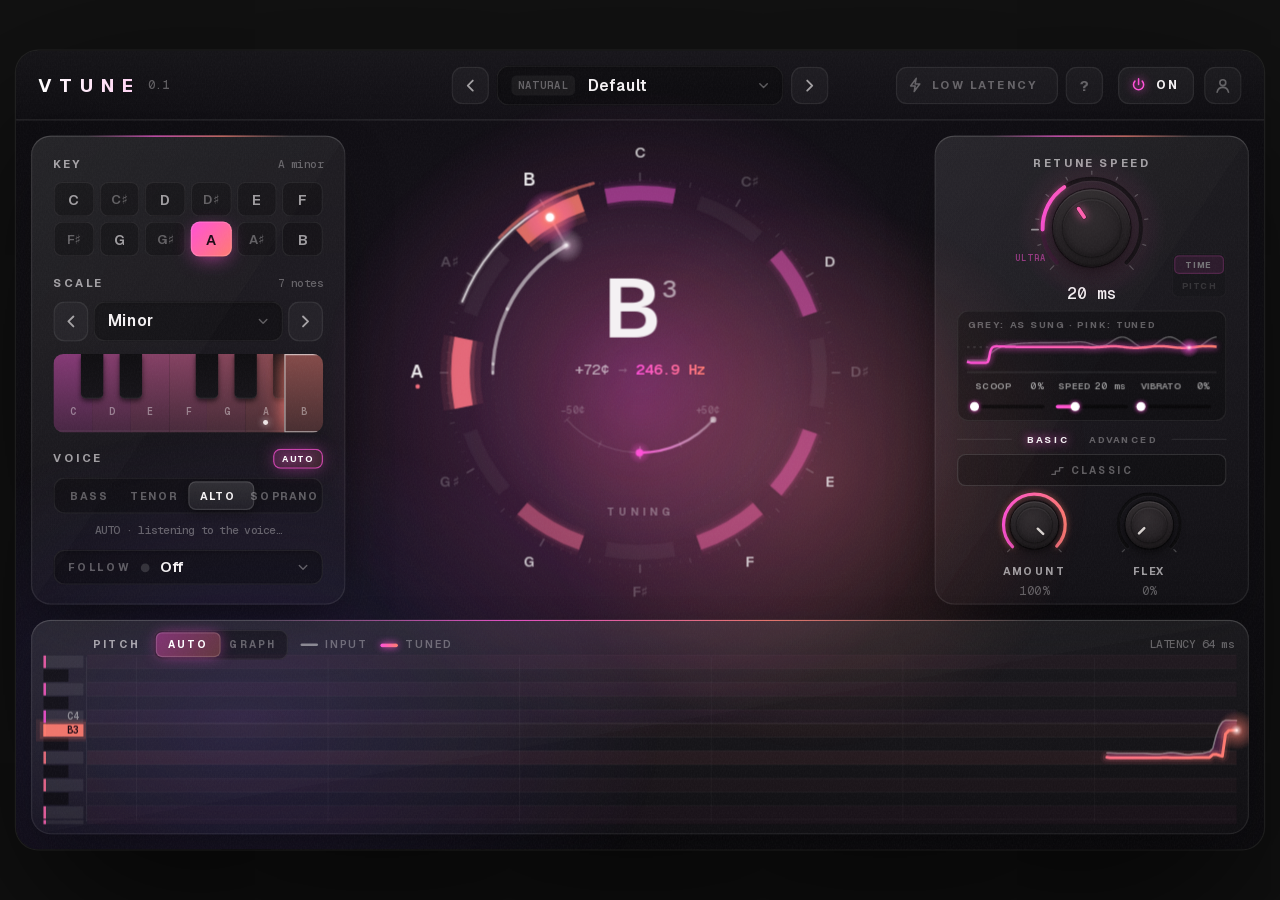
==== embed/tune.html @ 677aca1c "Sito VSTREAM: acquisto con Stripe, termini, pagina dopo il pagamento - VSTREAM in primo piano (VTUNE" ====
<!doctype html>
<html lang="en">
<head>
<meta charset="utf-8" />
<meta name="viewport" content="width=device-width, initial-scale=1" />
<title>VTUNE</title>
<meta name="color-scheme" content="dark" />
<style>html, body { background: #09080c; }</style>
<style>
@font-face { font-family: "Geist"; font-style: normal; font-weight: 300 700; src: url("[data-uri]") format("woff2"); }
@font-face { font-family: "Geist Mono"; font-style: normal; font-weight: 400 600; src: url("[data-uri]") format("woff2"); }
/* =====================================================================================
   VTUNE — the zazzi plugins look, one module on its own.
   The halo is the instrument: twelve notes on a ring, the voice orbiting inside it, the tuned
   pitch a bead on the ring. Light under glass around it; FORGE's matte knobs.
   ===================================================================================== */
:root {
  --text: #f4f1f3;
  --text-dim: rgba(244, 241, 243, 0.62);
  --text-faint: rgba(244, 241, 243, 0.34);
  --line: rgba(255, 255, 255, 0.07);
  --line-strong: rgba(255, 255, 255, 0.13);
  --font-ui: "Geist", system-ui, -apple-system, sans-serif;
  --font-mono: "Geist Mono", ui-monospace, "SF Mono", Menlo, monospace;
  --brand-y: #ffe27a;
  --brand-p: #f7a3a0;
  --brand-v: #8b5cf6;
  --a: #ff4fd8;
  --b: #ff7a6e;
  --v: #7b5cff;
  --ease: cubic-bezier(0.2, 0.8, 0.2, 1);
  --spring: cubic-bezier(0.34, 1.4, 0.5, 1);
  --act: 0.2;
  --grain: url("data:image/svg+xml;utf8,<svg xmlns='http://www.w3.org/2000/svg' width='180' height='180'><filter id='n'><feTurbulence type='fractalNoise' baseFrequency='0.85' numOctaves='2' stitchTiles='stitch'/><feColorMatrix values='0 0 0 0 1  0 0 0 0 1  0 0 0 0 1  0 0 0 0.05 0'/></filter><rect width='100%' height='100%' filter='url(%23n)'/></svg>");
  color-scheme: dark;
}
* { box-sizing: border-box; }
/* a plugin, not a web page: dragging a knob or a note never selects text or drags pictures
   (WebKit, the Mac's WebView, still wants the -webkit- prefix); typing fields stay selectable */
*, *::before, *::after { -webkit-user-select: none; user-select: none; -webkit-user-drag: none; -webkit-touch-callout: none; }
input, textarea, [contenteditable="true"] { -webkit-user-select: text; user-select: text; }
::selection { background: transparent; }
input::selection, textarea::selection { background: rgba(255, 79, 216, 0.35); }
html, body { margin: 0; height: 100%; background: #050407; }
body {
  display: grid;
  place-items: center;
  overflow: hidden;
  font-family: var(--font-ui);
  color: var(--text);
  -webkit-font-smoothing: antialiased;
  user-select: none;
}
button { font: inherit; color: inherit; background: none; border: 0; padding: 0; cursor: pointer; }
:focus-visible { outline: 2px solid rgba(255, 255, 255, 0.35); outline-offset: 2px; }
.ic { width: 16px; height: 16px; fill: none; stroke: currentColor; stroke-width: 1.5; stroke-linecap: round; stroke-linejoin: round; }
canvas { display: block; }

.stage { position: absolute; left: 50%; top: 50%; width: 1000px; height: 640px; margin: -320px 0 0 -500px; transform-origin: center; }
body.in-plugin { background: #09080c; }
body.in-plugin .plugin { border-radius: 0; box-shadow: none; }

/* ------------------------------------------------------------------ shell */
.plugin {
  position: relative;
  width: 1000px;
  height: 640px;
  border-radius: 18px;
  overflow: hidden;
  isolation: isolate;
  background: radial-gradient(110% 90% at 50% 38%, #15111a 0%, #0b0a0e 55%, #08070a 100%);
  box-shadow: 0 0 0 1px rgba(255, 255, 255, 0.07), 0 60px 160px rgba(0, 0, 0, 0.75);
  display: grid;
  grid-template-rows: 56px 376px 172px;
  row-gap: 12px;
  padding: 0 12px 12px;
  transition: filter 0.5s;
}
/* the graph editor takes the whole plugin. The layout changes once (the canvas is sized once) and
   the panel rises over the main row with a transform: animating the grid rows resized the canvas
   on every frame, which a DAW's WebView shows as a stutter */
.plugin.settled .river { animation: none; } /* the intro is over: closing the graph does not replay it */
.plugin.expanded .river { position: absolute; left: 12px; right: 12px; top: 68px; bottom: 12px; z-index: 6; animation: riverUp 0.55s var(--ease) both; }
.plugin.expanded.closing .river { animation: riverDown 0.42s cubic-bezier(0.5, 0, 0.75, 0) both; }
@keyframes riverUp { from { transform: translateY(388px); } }
@keyframes riverDown { to { transform: translateY(388px); } }
.main { transition: opacity 0.35s, transform 0.5s var(--ease); }
.plugin.expanded .main { opacity: 0; transform: translateY(-10px) scale(0.985); pointer-events: none; }
.plugin.expanded.closing .main { opacity: 1; transform: none; }
.plugin[data-bypass="true"] { filter: saturate(0.2) brightness(0.86); }

/* the aura: three slow lights behind the glass, brighter while the voice is being corrected */
.aura { position: absolute; inset: 0; z-index: -1; pointer-events: none; overflow: hidden; }
.orb { position: absolute; border-radius: 50%; mix-blend-mode: screen; will-change: transform; }
.o1 {
  width: 520px; height: 520px; left: 240px; top: 30px;
  background: radial-gradient(closest-side, rgba(255, 79, 216, 0.34), transparent);
  opacity: calc(0.25 + var(--act) * 0.75);
  animation: drift1 19s ease-in-out infinite alternate;
}
.o2 {
  width: 440px; height: 440px; left: 420px; top: 120px;
  background: radial-gradient(closest-side, rgba(255, 122, 110, 0.28), transparent);
  opacity: calc(0.2 + var(--act) * 0.8);
  animation: drift2 23s ease-in-out infinite alternate;
}
.o3 {
  width: 680px; height: 480px; left: -160px; top: 300px;
  background: radial-gradient(closest-side, rgba(123, 92, 255, 0.2), transparent);
  opacity: 0.8;
  animation: drift3 29s ease-in-out infinite alternate;
}
@keyframes drift1 { to { transform: translate(-70px, 40px) scale(1.12); } }
@keyframes drift2 { to { transform: translate(60px, -50px) scale(0.9); } }
@keyframes drift3 { to { transform: translate(180px, -60px) scale(1.1); } }
.grain { position: absolute; inset: 0; background: var(--grain); pointer-events: none; z-index: 40; opacity: 0.9; }

.glass {
  position: relative;
  border-radius: 16px;
  /* no backdrop-filter: what lies behind is already soft light, and blurring it again every frame
     (the lights drift) is the most expensive thing a WebView can be asked to do */
  background: linear-gradient(180deg, rgba(255, 255, 255, 0.06), rgba(255, 255, 255, 0.02));
  box-shadow:
    inset 0 0 0 1px rgba(255, 255, 255, 0.075),
    inset 0 1px 0 rgba(255, 255, 255, 0.1),
    0 20px 44px -14px rgba(0, 0, 0, 0.65);
}
.glass::before {
  content: "";
  position: absolute;
  inset: 0;
  border-radius: inherit;
  pointer-events: none;
  background: linear-gradient(to bottom right, rgba(255, 255, 255, 0.045) 0%, rgba(255, 255, 255, 0.01) 50%, rgba(255, 255, 255, 0) 50.1%);
}
.glass::after {
  content: "";
  position: absolute;
  top: 0;
  left: 18%;
  right: 18%;
  height: 1px;
  background: linear-gradient(90deg, transparent, var(--a), var(--b), transparent);
  opacity: calc(0.35 + var(--act) * 0.65);
  transition: opacity 0.25s linear;
  pointer-events: none;
}

/* boot: the pieces rise into place, the halo opens */
@keyframes rise { from { opacity: 0; transform: translateY(12px); } }
@keyframes open { from { opacity: 0; transform: scale(0.92); filter: blur(6px); } }
.top { animation: rise 0.8s var(--ease) both; }
.left { animation: rise 0.8s 0.12s var(--ease) both; }
.right { animation: rise 0.8s 0.2s var(--ease) both; }
.river { animation: rise 0.8s 0.3s var(--ease) both; }
.halo { animation: open 1.1s 0.05s var(--ease) both; }

/* ------------------------------------------------------------------ top bar */
.top {
  position: relative;
  display: flex;
  align-items: center;
  justify-content: space-between;
  margin: 0 -12px;
  padding: 0 18px;
  border-bottom: 1px solid var(--line);
  background: linear-gradient(180deg, rgba(255, 255, 255, 0.035), rgba(255, 255, 255, 0.006));
}
.brand { display: flex; align-items: center; gap: 10px; }
.bars { display: inline-flex; align-items: center; gap: 2.5px; height: 18px; }
.bars i { display: block; width: 3.5px; border-radius: 4px; background: linear-gradient(var(--brand-y), var(--brand-p), var(--brand-v)); transform: scaleY(var(--lv, 0.55)); will-change: transform; }
.bars i:nth-child(1), .bars i:nth-child(5) { height: 7px; }
.bars i:nth-child(2), .bars i:nth-child(4) { height: 12px; }
.bars i:nth-child(3) { height: 18px; }
.wordmark { font-weight: 600; font-size: 17px; letter-spacing: -0.03em; margin-left: 2px; }
.brand .sep { width: 1px; height: 16px; background: var(--line-strong); }
.product {
  font-weight: 700;
  font-size: 15px;
  letter-spacing: 0.38em;
  background: linear-gradient(90deg, #fff 0%, #ffd1f3 40%, var(--a) 60%, var(--b) 80%, #fff 100%);
  background-size: 250% 100%;
  -webkit-background-clip: text;
  background-clip: text;
  color: transparent;
  animation: sheen 7s ease-in-out infinite;
}
@keyframes sheen { 0%, 100% { background-position: 0% 0; } 50% { background-position: 100% 0; } }
.ver { font: 500 9.5px var(--font-mono); color: var(--text-faint); margin-left: -4px; }

.preset { position: absolute; left: 50%; transform: translateX(-50%); display: flex; align-items: center; gap: 6px; }
.ib {
  display: grid;
  place-items: center;
  width: 30px;
  height: 30px;
  border-radius: 9px;
  color: var(--text-dim);
  background: rgba(255, 255, 255, 0.03);
  box-shadow: inset 0 0 0 1px var(--line);
  transition: background 0.15s, color 0.15s, transform 0.15s var(--spring);
}
.ib:hover { background: rgba(255, 255, 255, 0.07); color: var(--text); }
.ib:active { transform: scale(0.92); }
.ib:disabled { opacity: 0.35; cursor: default; background: rgba(255, 255, 255, 0.03); transform: none; }
.pname {
  display: flex;
  align-items: center;
  gap: 10px;
  width: 230px;
  height: 32px;
  padding: 0 10px 0 12px;
  border-radius: 10px;
  background: rgba(0, 0, 0, 0.35);
  box-shadow: inset 0 0 0 1px var(--line), inset 0 1px 3px rgba(0, 0, 0, 0.4);
  text-align: left;
  transition: box-shadow 0.2s;
}
.pname:hover { box-shadow: inset 0 0 0 1px var(--line-strong), inset 0 1px 3px rgba(0, 0, 0, 0.4); }
.pcat { font: 600 8.5px var(--font-mono); letter-spacing: 0.1em; color: var(--text-faint); padding: 2px 5px; border-radius: 4px; background: rgba(255, 255, 255, 0.05); }
.ptitle { flex: 1; font-weight: 600; font-size: 12.5px; white-space: nowrap; overflow: hidden; text-overflow: ellipsis; }
.ptitle.swap { animation: swapIn 0.35s var(--ease); }
@keyframes swapIn { from { opacity: 0; transform: translateY(6px); } }
.pdirty { color: var(--a); font-size: 15px; line-height: 1; opacity: 0; transition: opacity 0.2s; }
.pdirty.on { opacity: 1; }
.pname .ic { width: 12px; height: 12px; color: var(--text-faint); }

.top-r { display: flex; align-items: center; gap: 6px; }
.lowlat {
  display: flex;
  align-items: center;
  gap: 7px;
  height: 30px;
  margin-left: 4px;
  padding: 0 11px 0 9px;
  border-radius: 9px;
  font-weight: 700;
  font-size: 9px;
  letter-spacing: 0.16em;
  color: var(--text-faint);
  background: rgba(255, 255, 255, 0.03);
  box-shadow: inset 0 0 0 1px var(--line);
  transition: color 0.2s, box-shadow 0.3s, background 0.3s;
}
.lowlat .ic { width: 13px; height: 13px; }
.lowlat b { font: 500 9px var(--font-mono); letter-spacing: 0; color: var(--text-faint); }
.lowlat:hover { color: var(--text); }
.lowlat.on { color: #fff; background: linear-gradient(135deg, rgba(63, 224, 138, 0.16), rgba(63, 220, 242, 0.08)); box-shadow: inset 0 0 0 1px rgba(63, 224, 138, 0.6), 0 0 14px -3px rgba(63, 224, 138, 0.6); }
.lowlat.on .ic { color: #3fe08a; filter: drop-shadow(0 0 4px #3fe08a); }
.lowlat.on b { color: #9ff0c4; }
.tips { width: 30px; height: 30px; display: grid; place-items: center; border-radius: 9px; font-weight: 800; font-size: 12px; color: var(--text-faint); background: rgba(255, 255, 255, 0.03); box-shadow: inset 0 0 0 1px var(--line); transition: color 0.2s, box-shadow 0.3s, background 0.3s; }
.tips:hover { color: var(--text); }
.tips.on { color: #fff; background: linear-gradient(135deg, rgba(255, 79, 216, 0.18), rgba(255, 122, 92, 0.08)); box-shadow: inset 0 0 0 1px rgba(255, 79, 216, 0.6), 0 0 14px -3px rgba(255, 79, 216, 0.6); }
.acct { position: relative; width: 30px; height: 30px; margin-left: 2px; display: grid; place-items: center; border-radius: 9px; color: var(--text-faint); background: rgba(255, 255, 255, 0.03); box-shadow: inset 0 0 0 1px var(--line); transition: color 0.2s, box-shadow 0.3s; }
.acct .ic { width: 14px; height: 14px; }
.acct:hover, .acct.open { color: var(--text); }
.acct.open { box-shadow: inset 0 0 0 1px var(--line-strong); }
.acct[data-lic="off"]::after { content: ""; position: absolute; top: 5px; right: 5px; width: 5px; height: 5px; border-radius: 50%; background: #ffb347; box-shadow: 0 0 6px #ffb347; }
/* licence and about: a card over the whole plugin */
.sheet { position: absolute; inset: 0; z-index: 70; display: grid; place-items: center; background: rgba(5, 4, 7, 0.58); animation: sheetIn 0.2s ease-out; }
.sheet[hidden] { display: none; }
@keyframes sheetIn { from { opacity: 0; } }
.card { width: 430px; padding: 16px 20px 20px; border-radius: 16px; background: rgba(22, 18, 24, 0.94); box-shadow: inset 0 0 0 1px rgba(255, 255, 255, 0.09), 0 30px 80px rgba(0, 0, 0, 0.7); animation: menuIn 0.22s var(--ease); transition: box-shadow 0.2s; }
.card[data-over="true"] { box-shadow: inset 0 0 0 1px var(--a), 0 0 30px -6px var(--a), 0 30px 80px rgba(0, 0, 0, 0.7); }
.card-head { display: flex; align-items: center; justify-content: space-between; margin-bottom: 18px; }
.ctabs { display: flex; gap: 3px; padding: 3px; border-radius: 9px; background: rgba(0, 0, 0, 0.3); box-shadow: inset 0 0 0 1px var(--line); }
.ctabs button { height: 24px; padding: 0 13px; border-radius: 6px; font-weight: 700; font-size: 9px; letter-spacing: 0.18em; color: var(--text-faint); transition: color 0.2s, background 0.2s; }
.ctabs button:hover { color: var(--text); }
.ctabs button.on { color: #fff; background: rgba(255, 255, 255, 0.09); }
.cx { width: 26px; height: 26px; display: grid; place-items: center; border-radius: 7px; color: var(--text-faint); }
.cx .ic { width: 13px; height: 13px; }
.cx:hover { color: var(--text); background: rgba(255, 255, 255, 0.06); }
.ctab[hidden], .card [hidden] { display: none !important; }
.lic-state { display: flex; align-items: center; gap: 8px; font-weight: 700; font-size: 9.5px; letter-spacing: 0.2em; color: #ffd29a; }
.lic-state i { width: 7px; height: 7px; border-radius: 50%; background: #ffb347; box-shadow: 0 0 8px #ffb347; }
.lic-state.on { color: #9ff0c4; }
.lic-state.on i { background: #3fe08a; box-shadow: 0 0 8px #3fe08a; }
.lic-msg { margin: 9px 0 16px; min-height: 17px; font-size: 11.5px; line-height: 1.5; color: var(--text-dim); }
.lic-info { display: grid; grid-template-columns: 74px 1fr; gap: 7px 10px; margin: 0 0 16px; font-size: 11px; }
.lic-info dt { font-weight: 700; font-size: 8.5px; letter-spacing: 0.18em; color: var(--text-faint); padding-top: 2px; }
.lic-info dd { margin: 0; color: var(--text); overflow: hidden; text-overflow: ellipsis; white-space: nowrap; }
.lic-info .mono { font: 500 10.5px var(--font-mono); letter-spacing: 0.04em; }
.lic-row { display: flex; gap: 6px; margin: 0; }
.lic-row input { flex: 1; min-width: 0; height: 34px; padding: 0 11px; border: 0; outline: 0; border-radius: 8px; font: 500 11px var(--font-mono); letter-spacing: 0.05em; text-transform: uppercase; color: var(--text); background: rgba(0, 0, 0, 0.38); box-shadow: inset 0 0 0 1px var(--line); transition: box-shadow 0.2s; }
.lic-row input::placeholder { color: var(--text-faint); }
.lic-row input:focus { box-shadow: inset 0 0 0 1px rgba(255, 79, 216, 0.7); }
.btn { height: 34px; padding: 0 15px; border-radius: 8px; font-weight: 700; font-size: 9px; letter-spacing: 0.18em; color: #fff; background: linear-gradient(135deg, var(--a), var(--b)); box-shadow: 0 0 18px -5px var(--a); transition: opacity 0.2s, filter 0.2s; }
.btn:hover { filter: brightness(1.08); }
.btn:disabled { opacity: 0.4; cursor: default; filter: none; }
.btn.ghost { height: 30px; padding: 0 12px; color: var(--text); background: rgba(255, 255, 255, 0.05); box-shadow: inset 0 0 0 1px var(--line); }
.btn.ghost:hover { background: rgba(255, 255, 255, 0.08); }
.lic-alt { display: flex; align-items: center; gap: 10px; margin-top: 10px; font-size: 10px; color: var(--text-faint); }
.lic-link { display: block; margin-top: 18px; font-size: 10.5px; color: var(--text-faint); text-decoration: underline; text-decoration-color: rgba(255, 255, 255, 0.18); text-underline-offset: 3px; transition: color 0.2s; }
.lic-link:hover { color: var(--text); }
.about { text-align: center; padding: 2px 0 0; }
.about .product { font-size: 30px; letter-spacing: 0.38em; margin-right: -0.38em; }
.about-ver { margin-top: 8px; font: 500 9.5px var(--font-mono); letter-spacing: 0.14em; color: var(--text-faint); }
.about p { margin: 16px auto 18px; max-width: 340px; font-size: 11.5px; line-height: 1.55; color: var(--text-dim); }
.about-info { width: 250px; margin: 0 auto; text-align: left; }
.about .lic-link { margin: 18px auto 0; }
.about-btns { display: flex; justify-content: center; gap: 6px; margin-top: 14px; flex-wrap: wrap; }
.about-note { margin-top: 8px; min-height: 14px; font-size: 10px; color: var(--text-dim); }
.acct[data-upd="yes"]::after { content: ""; position: absolute; top: 5px; right: 5px; width: 5px; height: 5px; border-radius: 50%; background: #3fe08a; box-shadow: 0 0 6px #3fe08a; }
.about-foot { margin-top: 12px; font-size: 9.5px; color: var(--text-faint); }
/* the tooltip itself: inside the plugin, so it scales with it */
.tip { position: absolute; z-index: 1000; max-width: 250px; padding: 7px 10px; border-radius: 8px; font: 500 10.5px/1.45 var(--font-ui); color: rgba(255, 255, 255, 0.92); background: rgba(18, 13, 22, 0.95); box-shadow: inset 0 0 0 1px rgba(255, 255, 255, 0.1), 0 10px 28px rgba(0, 0, 0, 0.55); pointer-events: none; opacity: 0; transform: translateY(2px); transition: opacity 0.15s, transform 0.15s; }
.tip.show { opacity: 1; transform: none; }
.bypass {
  display: flex;
  align-items: center;
  gap: 7px;
  height: 30px;
  margin-left: 6px;
  padding: 0 12px 0 10px;
  border-radius: 9px;
  font-weight: 700;
  font-size: 9.5px;
  letter-spacing: 0.2em;
  color: var(--text);
  background: rgba(255, 255, 255, 0.04);
  box-shadow: inset 0 0 0 1px var(--line);
  transition: color 0.2s, box-shadow 0.3s;
}
.bypass .ic { width: 13px; height: 13px; color: var(--a); filter: drop-shadow(0 0 4px var(--a)); transition: color 0.2s, filter 0.2s; }
.plugin[data-bypass="true"] .bypass { color: var(--text-faint); }
.plugin[data-bypass="true"] .bypass .ic { color: var(--text-faint); filter: none; }

/* ------------------------------------------------------------------ main row */
.main { display: grid; grid-template-columns: 252px 1fr 252px; column-gap: 12px; min-height: 0; }
.panel { padding: 16px 18px; display: flex; flex-direction: column; min-height: 0; }
.lbl {
  display: flex;
  align-items: center;
  justify-content: space-between;
  height: 14px;
  margin-bottom: 8px;
  font-size: 9px;
  font-weight: 700;
  letter-spacing: 0.18em;
  text-transform: uppercase;
  color: var(--text-dim);
}
.lbl-c { justify-content: center; }
.lbl .vauto { height: 16px; padding: 0 7px; font-size: 7px; letter-spacing: 0.18em; }
.lbl-r { font: 500 9px var(--font-mono); letter-spacing: 0.02em; text-transform: none; color: var(--text-faint); }
.gap { height: 14px; flex: none; }
/* DETECT KEY: what the voice has been singing */
@keyframes kgPulse { 50% { opacity: 0.45; } }

/* key chips */
.keys { display: grid; grid-template-columns: repeat(6, 1fr); gap: 4px; }
.key {
  position: relative;
  height: 28px;
  border-radius: 7px;
  font-size: 11.5px;
  font-weight: 600;
  color: var(--text-dim);
  background: rgba(0, 0, 0, 0.28);
  box-shadow: inset 0 0 0 1px var(--line);
  transition: color 0.2s, background 0.25s, box-shadow 0.25s, transform 0.2s var(--spring);
}
.key.sharp { font-size: 10.5px; color: var(--text-faint); }
.key:hover { color: var(--text); background: rgba(255, 255, 255, 0.05); }
.key:active { transform: scale(0.9); }
.key.on {
  color: #1a0814;
  background: linear-gradient(135deg, var(--a), var(--b));
  box-shadow: 0 0 0 1px rgba(255, 255, 255, 0.15) inset, 0 4px 16px -4px rgba(255, 79, 216, 0.7);
}

/* scale selector */
.scale-sel { display: flex; align-items: center; gap: 4px; }
.scale-sel .ib { width: 28px; height: 32px; }
.scale-name {
  flex: 1;
  display: flex;
  align-items: center;
  justify-content: space-between;
  height: 32px;
  padding: 0 10px 0 12px;
  border-radius: 9px;
  background: rgba(0, 0, 0, 0.32);
  box-shadow: inset 0 0 0 1px var(--line), inset 0 1px 3px rgba(0, 0, 0, 0.35);
  font-size: 12.5px;
  font-weight: 600;
}
.scale-name:hover { box-shadow: inset 0 0 0 1px var(--line-strong), inset 0 1px 3px rgba(0, 0, 0, 0.35); }
.scale-name .ic { width: 12px; height: 12px; color: var(--text-faint); }
.scale-name span.swap { animation: swapIn 0.35s var(--ease); }

/* one octave: the notes the voice may land on */
.piano { position: relative; height: 66px; margin-top: 10px; border-radius: 8px; overflow: hidden; background: rgba(0, 0, 0, 0.4); box-shadow: inset 0 0 0 1px var(--line); }
.pk { position: absolute; top: 0; border: 0; transition: background 0.35s var(--ease), box-shadow 0.35s, opacity 0.3s; }
.pk.w { bottom: 0; background: linear-gradient(180deg, #2a262c, #1d1a20); box-shadow: inset -1px 0 0 rgba(0, 0, 0, 0.55), inset 0 -2px 0 rgba(255, 255, 255, 0.04); }
.pk.b { height: 58%; z-index: 2; border-radius: 0 0 4px 4px; background: linear-gradient(180deg, #0d0c0f, #141217); box-shadow: 0 2px 4px rgba(0, 0, 0, 0.6), inset 0 -1px 0 rgba(255, 255, 255, 0.06); }
.pk.in.w { background: linear-gradient(180deg, color-mix(in srgb, var(--c) 42%, #2a262c), color-mix(in srgb, var(--c) 18%, #1d1a20)); }
.pk.in.b { background: linear-gradient(180deg, color-mix(in srgb, var(--c) 70%, #0d0c0f), color-mix(in srgb, var(--c) 40%, #141217)); }
.pk::after {
  content: "";
  position: absolute;
  left: 50%;
  bottom: 6px;
  width: 4px;
  height: 4px;
  margin-left: -2px;
  border-radius: 50%;
  background: #fff;
  opacity: 0;
  transition: opacity 0.3s;
}
.pk.root::after { opacity: 0.9; box-shadow: 0 0 6px #fff; }
.pk.b.root::after { bottom: 4px; }
.pk.hit { box-shadow: inset 0 0 0 1px rgba(255, 255, 255, 0.6), 0 0 18px var(--c); z-index: 3; }
.pk.b.hit { z-index: 4; }
.pk:hover { filter: brightness(1.25); }
.pk-name { position: absolute; left: 0; right: 0; bottom: 12px; text-align: center; font: 600 8px var(--font-mono); color: rgba(255, 255, 255, 0.4); pointer-events: none; }
.pk.b .pk-name { display: none; }

/* voice range */
.seg { position: relative; display: grid; grid-template-columns: repeat(4, 1fr); height: 30px; padding: 3px; border-radius: 9px; background: rgba(0, 0, 0, 0.32); box-shadow: inset 0 0 0 1px var(--line); }
.seg-ind {
  position: absolute;
  top: 3px;
  bottom: 3px;
  left: 3px;
  width: calc((100% - 6px) / 4);
  border-radius: 6px;
  background: linear-gradient(180deg, rgba(255, 255, 255, 0.13), rgba(255, 255, 255, 0.06));
  box-shadow: inset 0 0 0 1px rgba(255, 255, 255, 0.12), 0 2px 8px rgba(0, 0, 0, 0.4);
  transform: translateX(calc(var(--i, 2) * 100%));
  transition: transform 0.45s var(--spring);
}
.seg button { position: relative; z-index: 1; font-size: 8.5px; font-weight: 700; letter-spacing: 0.12em; color: var(--text-faint); transition: color 0.25s; }
.seg button.on { color: var(--text); }
.voice-hint { margin-top: 7px; font: 500 9px var(--font-mono); color: var(--text-faint); text-align: center; }
/* FOLLOW LEAD */
.fsel { flex: none; height: 28px; margin-top: 10px; gap: 8px; justify-content: flex-start; font-size: 12px; }
.fcap { font-size: 8.5px; font-weight: 800; letter-spacing: 0.2em; color: var(--text-faint); }
.mi-input { width: calc(100% - 16px); margin: 4px 8px 6px; height: 24px; padding: 0 8px; border-radius: 6px; border: 1px solid var(--a); background: #000; color: var(--text); font: 500 11px var(--font-ui); outline: none; }
.fsel #followName { flex: 1; text-align: left; overflow: hidden; text-overflow: ellipsis; white-space: nowrap; }
.fdot { width: 7px; height: 7px; border-radius: 50%; flex: none; background: rgba(255, 255, 255, 0.14); transition: background 0.2s, box-shadow 0.2s; }
.fsel[data-state="waiting"] .fdot { background: rgba(255, 255, 255, 0.45); }
.fsel[data-state="live"] .fdot { background: var(--a); box-shadow: 0 0 8px var(--a); }
.plugin[data-follow="on"] .piano, .plugin[data-follow="on"] .scale-sel, .plugin[data-follow="on"] .keys { opacity: 0.45; transition: opacity 0.3s; }

/* ------------------------------------------------------------------ halo */
.halo { position: relative; min-height: 0; }
.halo canvas { position: absolute; inset: 0; width: 100%; height: 100%; cursor: pointer; }
.readout {
  position: absolute;
  left: 50%;
  top: 50%;
  width: 180px;
  margin-left: -90px;
  transform: translateY(-62%);
  text-align: center;
  pointer-events: none;
}
.note-wrap { position: relative; height: 78px; margin-top: 28px; }
.note {
  position: absolute;
  inset: 0;
  display: flex;
  justify-content: center;
  align-items: flex-start;
  font-size: 68px;
  font-weight: 600;
  letter-spacing: -0.04em;
  line-height: 78px;
  transition: opacity 0.5s, color 0.5s;
  will-change: transform, opacity;
  backface-visibility: hidden;
}
.note sup { font-size: 19px; font-weight: 500; line-height: 1; margin: 14px 0 0 3px; letter-spacing: 0; color: var(--text-dim); }
.note .acc { font-size: 40px; line-height: 1; margin-top: 17px; }
/* a new note rises in as the old one lifts away: transform and opacity only, which the GPU does alone */
.note.enter { animation: noteIn 0.22s cubic-bezier(0.2, 0.8, 0.25, 1) both; }
.note.leave { animation: noteOut 0.14s cubic-bezier(0.4, 0, 1, 1) both; }
@keyframes noteIn { from { opacity: 0; transform: translate3d(0, 10px, 0) scale(0.965); } to { opacity: 1; transform: translate3d(0, 0, 0) scale(1); } }
@keyframes noteOut { from { opacity: 1; transform: translate3d(0, 0, 0) scale(1); } to { opacity: 0; transform: translate3d(0, -10px, 0) scale(0.975); } }
.readout[data-voiced="false"] .note { color: rgba(244, 241, 243, 0.22); }
.cents { height: 18px; margin-top: 2px; font: 500 12px var(--font-mono); color: var(--text-dim); }
.cents b { font-weight: 600; background: linear-gradient(90deg, var(--a), var(--b)); -webkit-background-clip: text; background-clip: text; color: transparent; }
.status { position: relative; top: 50px; height: 14px; margin-top: 48px; font-size: 8.5px; font-weight: 700; letter-spacing: 0.3em; color: var(--text-faint); }
.readout[data-voiced="false"] .status { animation: breathe 2.4s ease-in-out infinite; }
@keyframes breathe { 50% { opacity: 0.35; } }

/* ------------------------------------------------------------------ right panel */
.right { align-items: stretch; }
.right > .lbl { margin-bottom: 4px; }
@keyframes spin { to { transform: rotate(360deg); } }

.hero-wrap { position: relative; display: flex; justify-content: center; margin-top: 0; }
/* ULTRA's TIME / PITCH, fixed at the right of the dial: lit while the dial is in ULTRA */
.useg { position: absolute; right: 0; bottom: 4px; display: flex; flex-direction: column; gap: 2px; padding: 2px; border-radius: 6px; background: rgba(0, 0, 0, 0.3); box-shadow: inset 0 0 0 1px var(--line); opacity: 0.4; transition: opacity 0.25s; }
.right[data-ultra="on"] .useg { opacity: 1; }
.right[data-classic="on"] #riffs { opacity: 0.35; pointer-events: none; }
.right[data-classic="on"] .useg { opacity: 0.15; pointer-events: none; }
.useg button { height: 15px; padding: 0 6px; border-radius: 4px; font-size: 7px; font-weight: 800; letter-spacing: 0.14em; color: var(--text-faint); transition: color 0.2s, background 0.2s; }
.useg button:hover { color: var(--text); }
.useg button.on { color: #fff; background: rgba(255, 79, 216, 0.22); box-shadow: inset 0 0 0 1px rgba(255, 79, 216, 0.5); }
.land { position: relative; height: 100px; min-height: 89px; margin-top: 6px; border-radius: 9px; background: rgba(0, 0, 0, 0.3); box-shadow: inset 0 0 0 1px var(--line); }
.land canvas { position: absolute; inset: 0; width: 100%; height: 100%; }
.land-cap { position: absolute; left: 9px; right: 9px; top: 6px; font-size: 7.5px; font-weight: 700; letter-spacing: 0.16em; color: var(--text-faint); white-space: nowrap; overflow: hidden; text-overflow: ellipsis; pointer-events: none; }
.krow { display: flex; justify-content: space-evenly; margin-top: 2px; }
/* RIFFS, REPAIR, FORMANT: one row of switches, the same size */
.sws { display: grid; grid-template-columns: repeat(3, minmax(0, 1fr)); gap: 6px; flex: none; }
.sw { height: 26px; min-width: 0; overflow: hidden; display: flex; align-items: center; justify-content: center; gap: 5px; padding: 0 6px; border-radius: 7px; font-size: 7.5px; font-weight: 800; letter-spacing: 0.12em; white-space: nowrap; color: var(--text-faint); background: rgba(0, 0, 0, 0.3); box-shadow: inset 0 0 0 1px var(--line-strong); transition: color 0.2s, box-shadow 0.3s, background 0.3s, text-shadow 0.3s; }
.sw .ic { width: 11px; height: 11px; flex: none; }
.sw-wide { width: 100%; font-size: 8px; letter-spacing: 0.2em; }
/* BASIC / ADVANCED, as in Auto-Tune: the essentials, or the rest; both laid out in the same place */
.vtabs { display: flex; align-items: center; gap: 8px; margin: 8px 0 6px; height: 12px; flex: none; }
.vtabs::before, .vtabs::after { content: ""; flex: 1; height: 1px; background: var(--line); }
.vtabs button { padding: 0 4px; font-size: 7.5px; font-weight: 800; letter-spacing: 0.22em; color: var(--text-faint); transition: color 0.2s, text-shadow 0.2s; }
.vtabs button:hover { color: var(--text-dim); }
.vtabs button.on { color: var(--text); text-shadow: 0 0 8px var(--a); }
.vtabs button.flash { animation: tabFlash 0.7s ease-out; }
@keyframes tabFlash { 0% { color: #fff; text-shadow: 0 0 10px var(--a), 0 0 18px var(--a); } }
.views { display: grid; flex: none; }
.view { grid-area: 1 / 1; display: flex; flex-direction: column; transition: opacity 0.22s var(--ease), transform 0.22s var(--ease); }
.view:not(.on) { opacity: 0; transform: translateY(3px); pointer-events: none; visibility: hidden; }
.view .krow { margin-top: 4px; }
.sw:hover { color: var(--text); }
.sw.on { color: #fff; text-shadow: 0 0 8px var(--a); background: linear-gradient(135deg, rgba(255, 79, 216, 0.22), rgba(255, 122, 110, 0.14)); box-shadow: inset 0 0 0 1px color-mix(in srgb, var(--a) 70%, transparent), 0 0 14px -2px rgba(255, 79, 216, 0.55); }
.sw.on .ic { color: #ffd1f3; filter: drop-shadow(0 0 3px var(--a)); }
/* a function acting right now: its switch (or ULTRA's segment) flashes */
@keyframes actFlash { 0% { background: rgba(255, 79, 216, 0.5); box-shadow: inset 0 0 0 1px #fff, 0 0 22px 2px rgba(255, 79, 216, 0.85); } }
.sw.flash, .useg.flash { animation: actFlash 0.7s ease-out; }
.sec { display: flex; align-items: center; gap: 8px; margin: 6px 0 0; height: 10px; flex: none; font-size: 7.5px; font-weight: 700; letter-spacing: 0.22em; color: var(--text-faint); }
.sec::before, .sec::after { content: ""; flex: 1; height: 1px; background: var(--line); }
.pill {
  height: 20px;
  padding: 0 9px;
  border-radius: 6px;
  font-size: 8.5px;
  font-weight: 800;
  letter-spacing: 0.22em;
  color: var(--text-faint);
  background: rgba(0, 0, 0, 0.3);
  box-shadow: inset 0 0 0 1px var(--line-strong);
  transition: color 0.2s, box-shadow 0.3s, background 0.3s, text-shadow 0.3s;
}
.pill:hover { color: var(--text); }
.pill.on {
  color: #fff;
  text-shadow: 0 0 8px var(--a);
  background: linear-gradient(135deg, rgba(255, 79, 216, 0.22), rgba(255, 122, 110, 0.14));
  box-shadow: inset 0 0 0 1px color-mix(in srgb, var(--a) 70%, transparent), 0 0 14px -2px rgba(255, 79, 216, 0.55);
}

/* ------------------------------------------------------------------ knob (FORGE) */
.knob { position: relative; display: flex; flex-direction: column; align-items: center; width: max(var(--knob-size), 60px); }
.knob-dial { position: relative; width: var(--knob-size); height: var(--knob-size); border-radius: 50%; cursor: ns-resize; touch-action: none; flex: none; }
.knob-dial:focus-visible { outline-offset: 0; }
.kn-scale { position: absolute; inset: 0; overflow: visible; pointer-events: none; display: block; }
.kn-track { fill: none; stroke: rgba(0, 0, 0, 0.55); stroke-linecap: round; filter: drop-shadow(0 1px 0 rgba(255, 255, 255, 0.07)); }
.kn-value { fill: none; stroke-linecap: round; filter: drop-shadow(0 0 2.5px color-mix(in srgb, var(--tip) 55%, transparent)); transition: filter 160ms; }
.knob[data-active="true"] .kn-value { filter: drop-shadow(0 0 5px color-mix(in srgb, var(--tip) 85%, transparent)); }
.kn-tick { stroke: rgba(255, 255, 255, 0.22); stroke-width: 1; stroke-linecap: round; }
/* SPEED's ULTRA zone (tune_pre), left of HARD */
.kn-zone { fill: none; stroke: rgba(255, 79, 216, 0.16); stroke-linecap: round; }
.kn-tick.kn-hard { stroke: rgba(255, 255, 255, 0.5); stroke-width: 1.4; }
.kn-pretag { position: absolute; transform: translate(-50%, -50%); font: 600 7px var(--font-mono); letter-spacing: 0.12em; color: rgba(255, 79, 216, 0.5); pointer-events: none; transition: color 160ms, text-shadow 160ms; }
.knob[data-pre="on"] .kn-pretag { color: #fff; text-shadow: 0 0 6px var(--a); }
.knob[data-pre="off"] .kn-pretag { color: var(--text-faint); }
.knob[data-pre="off"] .knob-value { text-decoration: line-through; opacity: 0.6; }
.kn-body {
  position: absolute;
  left: 50%;
  top: 50%;
  width: var(--body);
  height: var(--body);
  margin: calc(var(--body) / -2) 0 0 calc(var(--body) / -2);
  border-radius: 50%;
  background: linear-gradient(172deg, #312d2f 0%, #231f22 52%, #1a1719 100%);
  box-shadow:
    0 0 0 1px rgba(0, 0, 0, 0.5),
    inset 0 1px 0 rgba(255, 245, 250, 0.09),
    inset 0 -1px 2px rgba(0, 0, 0, 0.35),
    0 calc(var(--body) * 0.1) calc(var(--body) * 0.24) rgba(0, 0, 0, 0.5),
    0 1px 2px rgba(0, 0, 0, 0.4);
  transition: filter 160ms;
}
.kn-face {
  position: absolute;
  inset: 14%;
  border-radius: 50%;
  background: radial-gradient(circle at 42% 30%, #2f2a2d 0%, #252124 55%, #1f1b1e 100%);
  box-shadow: inset 0 1px 0 rgba(255, 245, 250, 0.06), inset 0 -2px 4px rgba(0, 0, 0, 0.28), 0 0 0 1px rgba(0, 0, 0, 0.22), 0 1px 3px rgba(0, 0, 0, 0.3);
}
.kn-hand { position: absolute; inset: 14%; transform: rotate(var(--deg)); }
.kn-mark {
  position: absolute;
  left: 50%;
  top: 6%;
  width: 2px;
  height: 32%;
  margin-left: -1px;
  border-radius: 2px;
  background: rgba(246, 240, 236, 0.85);
  box-shadow: 0 1px 1px rgba(0, 0, 0, 0.35);
  transition: background 140ms, box-shadow 160ms;
}
.knob-hero .kn-mark { width: 3px; margin-left: -1.5px; height: 26%; }
.knob-xs { width: 52px; }
.knob-xs .kn-mark { width: 1.6px; margin-left: -0.8px; top: 4%; }
.knob-xs .knob-label { font-size: 7.5px; letter-spacing: 0.16em; }
.knob-xs .knob-value, .knob-xs .knob-input { font-size: 8.5px; height: 14px; }
.knob-xs .knob-input { width: 48px; }
.knob-dial:hover .kn-body { filter: brightness(1.08); }
.knob[data-active="true"] .kn-mark, .knob-hero .kn-mark { background: var(--tip); box-shadow: 0 0 0 0.5px rgba(0, 0, 0, 0.4), 0 0 7px var(--tip); }
.knob-text { display: flex; flex-direction: column; align-items: center; }
.knob-label { margin-top: 4px; font-size: 8.5px; font-weight: 700; letter-spacing: 0.15em; text-transform: uppercase; color: var(--text-dim); white-space: nowrap; }
.knob-value, .knob-input { margin-top: 1px; height: 16px; font-family: var(--font-mono); font-size: 10px; white-space: nowrap; }
.knob-value { display: inline-flex; align-items: center; padding: 0 4px; border-radius: 4px; color: var(--text-faint); transition: color 140ms; cursor: text; }
.knob:hover .knob-value, .knob[data-active="true"] .knob-value { color: var(--tip, var(--text)); }
.knob-input { width: 64px; text-align: center; border-radius: 4px; border: 1px solid var(--a); background: #000; color: var(--text); outline: none; }
.knob-hero .knob-label { display: none; }
.knob-hero .knob-value, .knob-hero .knob-input { margin-top: 2px; height: 16px; font-size: 13px; font-weight: 500; color: var(--text); }
.knob-hero .knob-value { color: var(--text); }
/* the hero knob sits in its own light */
.knob-hero .knob-dial::before {
  content: "";
  position: absolute;
  inset: -18px;
  border-radius: 50%;
  background: radial-gradient(closest-side, color-mix(in srgb, var(--tip) 26%, transparent), transparent);
  opacity: 0.8;
  transition: opacity 0.3s;
  pointer-events: none;
}
.knob-hero[data-active="true"] .knob-dial::before { opacity: 1; }

/* ------------------------------------------------------------------ river */
.river { overflow: hidden; }
.river canvas.rv { position: absolute; left: 0; top: 0; bottom: 0; right: 0; width: 100%; height: 100%; }
.river-head {
  position: absolute;
  left: 50px;
  top: 8px;
  right: 12px;
  height: 24px;
  display: flex;
  align-items: center;
  gap: 10px;
  font-size: 8.5px;
  font-weight: 700;
  letter-spacing: 0.18em;
  color: var(--text-dim);
  pointer-events: none;
}
.river-head .lg { display: flex; align-items: center; gap: 6px; font-weight: 600; letter-spacing: 0.12em; color: var(--text-faint); }
.lg i { width: 14px; height: 2px; border-radius: 2px; }
.lg-in i { background: rgba(255, 255, 255, 0.45); }
.lg-out i { height: 3px; background: linear-gradient(90deg, var(--a), var(--b)); box-shadow: 0 0 6px var(--a); }
.river-head .acts { margin-left: auto; font: 500 9px var(--font-mono); letter-spacing: 0.02em; color: var(--text-faint); white-space: nowrap; }
.river-head .acts:empty { display: none; }
.river-head .acts:not(:empty) + .lat { margin-left: 14px; }
.river-head .lat { margin-left: auto; font: 500 9px var(--font-mono); letter-spacing: 0.02em; color: var(--text-faint); }
.river-head button, .river-head input { pointer-events: auto; }
.mseg { position: relative; display: flex; padding: 2px; border-radius: 7px; background: rgba(0, 0, 0, 0.35); box-shadow: inset 0 0 0 1px var(--line); }
.mseg button { position: relative; z-index: 1; width: 52px; height: 20px; font: 700 8px var(--font-ui); letter-spacing: 0.16em; color: var(--text-faint); transition: color 0.25s; }
.mseg button.on { color: #fff; }
.mseg i {
  position: absolute;
  top: 2px;
  bottom: 2px;
  left: 2px;
  width: 52px;
  border-radius: 5px;
  background: linear-gradient(135deg, rgba(255, 79, 216, 0.45), rgba(255, 122, 110, 0.3));
  box-shadow: inset 0 0 0 1px rgba(255, 255, 255, 0.15), 0 0 12px -2px rgba(255, 79, 216, 0.6);
  transition: transform 0.45s var(--spring);
}
.plugin.graph .mseg i { transform: translateX(100%); }
.tb {
  display: flex;
  align-items: center;
  gap: 6px;
  height: 22px;
  padding: 0 9px;
  border-radius: 6px;
  font: 700 8px var(--font-ui);
  letter-spacing: 0.16em;
  white-space: nowrap;
  color: var(--text-dim);
  background: rgba(255, 255, 255, 0.04);
  box-shadow: inset 0 0 0 1px var(--line);
  transition: color 0.2s, background 0.2s, box-shadow 0.25s;
}
button.tb:hover { color: var(--text); background: rgba(255, 255, 255, 0.08); }
button.tb:active { transform: scale(0.96); }
.tb.on { color: #fff; box-shadow: inset 0 0 0 1px color-mix(in srgb, var(--a) 70%, transparent), 0 0 12px -3px rgba(255, 79, 216, 0.6); }
/* REC: red while armed, beating while the DAW plays and VTUNE is writing the notes */
.track { display: inline-flex; align-items: center; gap: 6px; color: var(--text-faint); }
.track i { width: 7px; height: 7px; border-radius: 50%; background: rgba(255, 255, 255, 0.22); transition: background 0.2s, box-shadow 0.2s; }
.track.on { color: #ffb4b4; box-shadow: inset 0 0 0 1px rgba(255, 80, 80, 0.55); }
.track.on i { background: #ff4d4d; box-shadow: 0 0 6px #ff4d4d; }
.track.on.live i { animation: pulse 1.1s ease-in-out infinite; box-shadow: 0 0 10px #ff4d4d; }
@keyframes pulse { 50% { opacity: 0.35; } }
.tb.warn { color: #ff9a9a; box-shadow: inset 0 0 0 1px rgba(255, 90, 90, 0.65); }
.flat { display: flex; align-items: center; gap: 7px; font: 700 8px var(--font-ui); letter-spacing: 0.16em; color: var(--text-faint); }
.flat input[type="range"] {
  -webkit-appearance: none;
  appearance: none;
  width: 44px;
  height: 3px;
  margin: 0;
  border-radius: 2px;
  background: linear-gradient(90deg, var(--a), var(--b) var(--p, 0%), rgba(255, 255, 255, 0.12) var(--p, 0%));
  outline: none;
}
.flat input[type="range"]::-webkit-slider-thumb { -webkit-appearance: none; width: 11px; height: 11px; border-radius: 50%; background: #fff; box-shadow: 0 0 0 2px rgba(0, 0, 0, 0.3), 0 0 8px var(--a); cursor: ew-resize; }
.flat b { width: 30px; font: 500 9px var(--font-mono); letter-spacing: 0; color: var(--text-dim); }
/* what the selected note does, over the bottom of the graph */
.gsel { position: absolute; left: 56px; bottom: 14px; z-index: 3; padding: 5px 9px; border-radius: 7px; font: 500 9.5px var(--font-mono); letter-spacing: 0.02em; color: var(--text-dim); white-space: nowrap; background: rgba(10, 8, 13, 0.78); box-shadow: inset 0 0 0 1px var(--line); pointer-events: none; }
.gsel:empty { display: none !important; }
.ib.sm { width: 22px; height: 22px; border-radius: 6px; }
.ib.sm .ic { width: 12px; height: 12px; }
.gtools, .gview { display: flex; align-items: center; gap: 4px; }
.gtool { display: flex; gap: 2px; padding: 2px; border-radius: 8px; background: rgba(0, 0, 0, 0.3); box-shadow: inset 0 0 0 1px var(--line); }
.gtool .tb { height: 20px; padding: 0 6px; background: none; box-shadow: none; }
.gtool .tb .ic { width: 12px; height: 12px; }
.gtool .tb.on { color: #fff; background: rgba(255, 79, 216, 0.16); box-shadow: inset 0 0 0 1px color-mix(in srgb, var(--a) 70%, transparent); }
.gview { margin-left: auto; }
.graph-only { display: none !important; }
.plugin.graph .graph-only { display: flex !important; }
.plugin.graph .auto-only { display: none !important; }

/* ------------------------------------------------------------------ menus */
.menu {
  position: absolute;
  z-index: 50;
  min-width: 200px;
  max-height: 380px;
  overflow-y: auto;
  padding: 6px;
  border-radius: 12px;
  background: rgba(22, 18, 24, 0.86);
  -webkit-backdrop-filter: blur(24px) saturate(160%);
  backdrop-filter: blur(24px) saturate(160%);
  box-shadow: inset 0 0 0 1px rgba(255, 255, 255, 0.09), 0 24px 60px rgba(0, 0, 0, 0.65);
  transform-origin: top center;
  animation: menuIn 0.22s var(--ease);
}
@keyframes menuIn { from { opacity: 0; transform: translateY(-6px) scale(0.97); } }
.menu::-webkit-scrollbar { width: 0; }
.mi {
  display: flex;
  align-items: center;
  gap: 10px;
  width: 100%;
  height: 30px;
  padding: 0 10px;
  border-radius: 7px;
  font-size: 12px;
  font-weight: 500;
  text-align: left;
  color: var(--text-dim);
}
.mi:hover { background: rgba(255, 255, 255, 0.06); color: var(--text); }
.mi.on { color: var(--text); background: linear-gradient(90deg, rgba(255, 79, 216, 0.18), rgba(255, 122, 110, 0.08)); }
.mi .dots { margin-left: auto; display: flex; gap: 2px; }
.mi .dots i { width: 4px; height: 4px; border-radius: 50%; background: rgba(255, 255, 255, 0.12); }
.mi .dots i.on { background: linear-gradient(135deg, var(--a), var(--b)); }
.mi .sub { margin-left: auto; font: 500 9.5px var(--font-mono); color: var(--text-faint); }
.mh { padding: 8px 10px 4px; font: 600 8.5px var(--font-mono); letter-spacing: 0.14em; color: var(--text-faint); }
.msep { height: 1px; margin: 5px 4px; background: var(--line); }
.msave { display: flex; gap: 6px; padding: 4px; }
.msave input {
  flex: 1;
  min-width: 0;
  height: 28px;
  padding: 0 9px;
  border-radius: 7px;
  border: 0;
  outline: none;
  font: 500 12px var(--font-ui);
  color: var(--text);
  background: rgba(0, 0, 0, 0.4);
  box-shadow: inset 0 0 0 1px var(--line-strong);
}
.msave input:focus { box-shadow: inset 0 0 0 1px var(--a); }
.msave button { height: 28px; padding: 0 10px; border-radius: 7px; font-size: 11px; font-weight: 700; color: #1a0814; background: linear-gradient(135deg, var(--a), var(--b)); }
</style>
<style>/* sito: sfondo trasparente nell'iframe della home */ html, body { background: transparent !important; }</style>
</head>
<body>
<div class="stage" id="stage">
<div class="plugin" id="plugin" data-bypass="false">
  <div class="aura" aria-hidden="true"><i class="orb o3"></i><i class="orb o1"></i><i class="orb o2"></i></div>

  <header class="top">
    <div class="brand">
      <span class="product">VTUNE</span>
      <span class="ver" id="ver">0.1</span>
    </div>
    <div class="preset">
      <button class="ib" id="pPrev" aria-label="Previous preset"><svg class="ic" viewBox="0 0 16 16"><path d="M10 4 6 8l4 4"/></svg></button>
      <button class="pname" id="pName" aria-haspopup="menu">
        <span class="pcat" id="pCat">FACTORY</span>
        <span class="ptitle" id="pTitle">Default</span>
        <span class="pdirty" id="pDirty">•</span>
        <svg class="ic" viewBox="0 0 16 16"><path d="m4 6 4 4 4-4"/></svg>
      </button>
      <button class="ib" id="pNext" aria-label="Next preset"><svg class="ic" viewBox="0 0 16 16"><path d="m6 4 4 4-4 4"/></svg></button>
    </div>
    <div class="top-r">
      <button class="lowlat" id="lowlat" aria-pressed="false" title="For recording: the voice comes back about a millisecond late. Turn it off to mix."><svg class="ic" viewBox="0 0 16 16"><path d="M9 1.5 3.5 9H8l-1 5.5L12.5 7H8z"/></svg>LOW LATENCY <b id="lowlatMs"></b></button>
      <button class="tips" id="tips" aria-pressed="false" aria-label="Tooltips" title="TIPS: hold the mouse over a control to read what it does">?</button>
      <button class="bypass" id="bypass" aria-pressed="true"><svg class="ic" viewBox="0 0 16 16"><path d="M8 2v5.5"/><path d="M4.4 4.2a5 5 0 1 0 7.2 0"/></svg><span id="bypassTxt">ON</span></button>
      <button class="acct" id="acct" aria-haspopup="dialog" aria-label="Licence and about" title="Licence and about"><svg class="ic" viewBox="0 0 16 16"><circle cx="8" cy="5.4" r="2.7"/><path d="M2.8 14c.7-2.9 2.8-4.3 5.2-4.3s4.5 1.4 5.2 4.3"/></svg></button>
    </div>
  </header>

  <div class="sheet" id="sheet" hidden>
    <div class="card" id="card" role="dialog" aria-label="Licence and about">
      <div class="card-head">
        <div class="ctabs" role="tablist"><button data-tab="lic" class="on">LICENZA</button><button data-tab="about">ABOUT</button></div>
        <button class="cx" id="cardClose" aria-label="Close"><svg class="ic" viewBox="0 0 16 16"><path d="m4 4 8 8M12 4l-8 8"/></svg></button>
      </div>
      <section class="ctab" data-tab="lic">
        <div class="lic-state" id="licState"><i></i><span id="licStateTxt">NON ATTIVA</span></div>
        <p class="lic-msg" id="licMsg" aria-live="polite"></p>
        <dl class="lic-info" id="licInfo">
          <dt>EMAIL</dt><dd id="licEmail"></dd>
          <dt>CODICE</dt><dd class="mono" id="licCode"></dd>
          <dt>DURATA</dt><dd id="licEnds"></dd>
        </dl>
        <form class="lic-row" id="licForm">
          <input id="licInput" placeholder="XXXX-XXXX-XXXX-XXXX-XXXX" spellcheck="false" autocapitalize="characters" autocomplete="off" aria-label="Codice di licenza" />
          <button class="btn" id="licGo" type="submit">ATTIVA</button>
        </form>
        <div class="lic-alt" id="licAlt"><button class="btn ghost" id="licFile" type="button">SCEGLI IL FILE .LIC…</button><span>oppure trascinalo qui</span></div>
        <div class="lic-on" id="licOn"><button class="btn ghost" id="licOff" type="button">DISATTIVA SU QUESTO MAC</button></div>
        <button class="lic-link" id="licAccount" type="button">Il codice è nell'email d'acquisto · zazziplugins.com</button>
      </section>
      <section class="ctab" data-tab="about" hidden>
        <div class="about">
          <div class="about-name"><span class="product">VTUNE</span></div>
          <div class="about-ver" id="aboutVer">VERSIONE 0.1.0</div>
          <p>Correzione dell'intonazione in tempo reale: guarda avanti nella voce, porta ogni nota dove deve arrivare e lascia il resto com'è stato cantato.</p>
          <dl class="lic-info about-info">
            <dt>FORMATI</dt><dd>AU · VST3</dd>
            <dt>LATENZA</dt><dd id="aboutLat">—</dd>
            <dt>LICENZA</dt><dd id="aboutLic">—</dd>
            <dt>VERSIONE</dt><dd id="aboutUpd">—</dd>
          </dl>
          <div class="about-btns">
            <button class="btn ghost" id="aboutGet" type="button" hidden>SCARICA LA NUOVA VERSIONE</button>
            <button class="btn ghost" id="aboutReport" type="button" title="Prepara un resoconto per chi ti ha dato VTUNE: versione, sistema, DAW, impostazioni (non il codice di licenza). Lo copia negli appunti e lo salva sulla Scrivania; scrivi in fondo cosa è successo e mandalo">SEGNALA UN PROBLEMA</button>
          </div>
          <div class="about-note" id="aboutNote"></div>
          <button class="lic-link" id="aboutSite" type="button">zazziplugins.com</button>
          <div class="about-foot">© 2026 Zazzi. Tutti i diritti riservati.</div>
        </div>
      </section>
    </div>
  </div>

  <main class="main">
    <section class="panel glass left">
      <div class="lbl">Key <span class="lbl-r" id="keyHint">C</span></div>
      <div class="keys" id="keys"></div>
      <div class="gap"></div>
      <div class="lbl">Scale <span class="lbl-r" id="scaleCount">12 notes</span></div>
      <div class="scale-sel">
        <button class="ib" data-sd="-1" aria-label="Previous scale"><svg class="ic" viewBox="0 0 16 16"><path d="M10 4 6 8l4 4"/></svg></button>
        <button class="scale-name" id="scaleName" aria-haspopup="menu"><span>Chromatic</span><svg class="ic" viewBox="0 0 16 16"><path d="m4 6 4 4 4-4"/></svg></button>
        <button class="ib" data-sd="1" aria-label="Next scale"><svg class="ic" viewBox="0 0 16 16"><path d="m6 4 4 4-4 4"/></svg></button>
      </div>
      <div class="piano" id="piano" title="Click a note to add or remove it"></div>
      <div class="gap"></div>
      <div class="lbl">Voice <button class="pill vauto on" id="voiceAuto" aria-pressed="true" title="AUTO: after a few seconds of voice VTUNE picks BASS, TENOR, ALTO or SOPRANO by itself, the narrowest range that holds what is sung (fewer octave mistakes), and keeps listening. Pick one by hand to turn it off">AUTO</button></div>
      <div class="seg" id="voice"><span class="seg-ind"></span></div>
      <div class="voice-hint" id="voiceHint">90 Hz – 1 kHz</div>
      <button class="scale-name fsel" id="followSel" aria-haspopup="menu" title="FOLLOW LEAD: take the notes from another VTUNE (a lead vocal). This voice lands on the lead's notes, in its own octave; where the lead is silent, the scale above decides">
        <span class="fcap">FOLLOW</span><span class="fdot" id="followDot"></span><span id="followName">Off</span><svg class="ic" viewBox="0 0 16 16"><path d="m4 6 4 4 4-4"/></svg>
      </button>
    </section>

    <section class="halo" id="halo">
      <canvas id="cvHalo"></canvas>
      <div class="readout" id="readout" data-voiced="false">
        <div class="note-wrap" id="noteWrap"><div class="note"><span>C</span></div></div>
        <div class="cents" id="cents">C CHROMATIC</div>
        <div class="status" id="status">LISTENING</div>
      </div>
    </section>

    <section class="panel glass right">
      <div class="lbl lbl-c">Retune speed</div>
      <div class="hero-wrap"><div data-knob="speed_pre" data-size="hero" data-label="Speed"></div>
        <div class="useg" id="ultraSeg" role="group" aria-label="ULTRA mode" title="How ULTRA lands a change early. TIME: the voice's own change is played early (nothing is pitch-shifted ahead of the voice: no artefacts). PITCH: the pitch moves to the new note before the voice does (the negative-retune sound)"><button data-ut="1">TIME</button><button data-ut="0">PITCH</button></div>
      </div>
      <div class="land"><canvas id="cvLand"></canvas><span class="land-cap">HOW A NOTE LANDS</span></div>
      <div class="vtabs" role="tablist" aria-label="Controls"><button role="tab" data-view="basic">BASIC</button><button role="tab" data-view="adv">ADVANCED</button></div>
      <div class="views">
        <div class="view" data-view="basic">
          <button class="sw sw-wide" id="classic" aria-pressed="false" title="CLASSIC: the hard-tune sound. A note is taken the moment the voice passes halfway to it (a voice between two notes flutters between them), nothing lands early (ULTRA rests) and riffs are snapped note by note"><svg class="ic" viewBox="0 0 16 16"><path d="M1.5 12.5h4v-4h5v-4h4"/></svg><span>CLASSIC</span></button>
          <div class="krow">
            <div data-knob="tune_mix" data-size="md" data-label="Amount"></div>
            <div data-knob="tune_flex" data-size="md" data-label="Flex" title="Notes sung near the scale are corrected all the way; notes sung further off, and the slides between notes, are left more as they were"></div>
          </div>
        </div>
        <div class="view" data-view="adv">
          <div class="sws">
                <button class="sw" id="riffs" aria-pressed="true" title="NATURAL RIFFS: quick turns, grace notes and runs pass as you sang them, moved only as the note around them is. Off: every note is snapped, the robotic stutter of hard tuning"><svg class="ic" viewBox="0 0 16 16"><path d="M1.5 10.5 4 6l2.5 4.5L9 6l2.5 4.5L14.5 6"/></svg><span>RIFFS</span></button>
                <button class="sw" id="repair" aria-pressed="false" title="CRACK REPAIR: where the voice cracks, creaks or gives way in a held note, VTUNE plays the healthy cycles just before it instead. Endings and consonants are left alone"><svg class="ic" viewBox="0 0 16 16"><path d="M5.2 2.8 13.2 10.8a2 2 0 0 1-2.4 2.4L2.8 5.2a2 2 0 0 1 2.4-2.4z"/><path d="M7.6 7.6h.01M9 9h.01M6.5 9.5l3-3"/></svg><span>REPAIR</span></button>
                <button class="sw" id="formant" aria-pressed="false" title="Keep the formants where the voice had them, however far it is moved"><svg class="ic" viewBox="0 0 16 16"><path d="M1.5 13c2-7 3-9 4-9s1.5 5 3 5 2-3 3-3 2 4 3 7"/></svg><span>FORMANT</span></button>
          </div>
          <div class="krow">
            <div data-knob="tune_throat" data-size="md" data-label="Throat"></div>
          </div>
        </div>
      </div>
    </section>
  </main>

  <section class="river glass">
    <span class="gsel graph-only" id="gSel"></span>
    <canvas class="rv" id="cvRiver"></canvas>
    <div class="river-head">
      <span class="auto-only">PITCH</span>
      <div class="mseg" role="group" aria-label="Correction mode"><i></i><button data-mode="0" class="on">AUTO</button><button data-mode="1">GRAPH</button></div>
      <span class="lg lg-in auto-only"><i></i>INPUT</span>
      <span class="lg lg-out auto-only"><i></i>TUNED</span>
      <div class="gtools graph-only">
        <button class="tb track" id="gTrack" aria-pressed="false" title="REC: while it is on, VTUNE listens every time the DAW plays and writes the notes; a part sung again (a new take) gets new notes. Turn it off when the recording is done: the notes stay as they are and you edit them"><i></i><span>REC</span></button>
        <div class="gtool" role="group" aria-label="Tool">
          <button class="tb on" data-tool="select" title="SELECT (1): click a note, Shift-click or drag a box for more; drag up and down to move them (Alt: freely, off the semitones); drag the line between two notes to move it; a note clicked or dragged is heard on its own, where it is now; double-click puts the note (or the selection; Cmd+A for all) back on the scale"><svg class="ic" viewBox="0 0 16 16"><path d="M4 2.5v10l3-2.6 2 4.1 1.6-.8-2-4h4z"/></svg></button>
          <button class="tb" data-tool="mod" title="PITCH MODULATION (2): drag a note up or down to deepen or flatten its vibrato (0 to 200 %); double-click: no vibrato"><svg class="ic" viewBox="0 0 16 16"><path d="M1.5 8c1.2-3.5 2.4-3.5 3.6 0s2.4 3.5 3.6 0 2.4-3.5 3.6 0 1.6 2.2 2.2 1.4"/></svg></button>
          <button class="tb" data-tool="drift" title="PITCH DRIFT (3): drag a note up to straighten its slow wandering before VTUNE tunes it (0 to 100 %); double-click: straight. With a slow RETUNE SPEED you hear it; at HARD VTUNE straightens it anyway"><svg class="ic" viewBox="0 0 16 16"><path d="M1.5 10c3-4 5 2 7.5-1.5S13 6 14.5 6"/><path d="M1.5 13.5h13" opacity=".45"/></svg></button>
          <button class="tb" data-tool="trans" title="PITCH TRANSITION (4): drag a note up or down for a slower or quicker arrival from the note before (0 to 400 ms); double-click: as standard"><svg class="ic" viewBox="0 0 16 16"><path d="M1.5 12h4l5-8h4"/></svg></button>
          <button class="tb" data-tool="amp" title="AMPLITUDE (5): drag a note up or down to make it louder or softer; double-click mutes or unmutes it"><svg class="ic" viewBox="0 0 16 16"><path d="M2 6h2.5L8 3v10L4.5 10H2z"/><path d="M10.5 5.5a3.5 3.5 0 0 1 0 5M12.5 3.5a6.3 6.3 0 0 1 0 9"/></svg></button>
          <button class="tb" data-tool="split" title="SPLIT (6): click a note where it should be cut in two"><svg class="ic" viewBox="0 0 16 16"><circle cx="4.5" cy="4.5" r="2"/><circle cx="4.5" cy="11.5" r="2"/><path d="M6.2 5.6 13.5 12M6.2 10.4 13.5 4"/></svg></button>
          <button class="tb" data-tool="time" title="TIME (8): drag a note left or right to move it in time, an end of it to stretch it (10 ms steps, Shift freely). It is played from the voice VTUNE kept while REC was on in this session; where it was, silence"><svg class="ic" viewBox="0 0 16 16"><circle cx="8" cy="8" r="5.5"/><path d="M8 5v3.2l2 1.3"/></svg></button>
          <button class="tb" data-tool="glue" title="GLUE (7): click a note to join it with the next one; with notes selected, GLUE joins them"><svg class="ic" viewBox="0 0 16 16"><path d="M2 5.5h5v5H2zM9 5.5h5v5H9z"/><path d="M6 8h4"/></svg></button>
        </div>
        <button class="tb on" id="gScale" aria-pressed="true" title="SNAP TO SCALE: notes you move (by dragging or with the arrows) land only on the notes of the scale. Off: on every semitone. Alt drags freely either way"><svg class="ic" viewBox="0 0 16 16"><path d="M4 2.5v5a4 4 0 0 0 8 0v-5"/><path d="M4 2.5h2.5v5a1.5 1.5 0 0 0 3 0v-5H12"/></svg>SCALE</button>
        <label class="flat" title="PITCH DRIFT: how much of the selected notes' (or all) slow wandering is straightened before VTUNE tunes them">DRIFT <input type="range" id="gFlat" min="0" max="100" value="0" /><b id="gFlatV">0%</b></label>
        <button class="tb" id="gReset" title="RESET: your edits to the selected notes (or all) go; they sound again exactly as VTUNE played them while you recorded">RESET</button>
        <button class="tb" id="gRelisten" title="RE-LISTEN: forget the selected notes and the voice under them; the next pass hears that stretch as new (a take recorded over it)">RE-LISTEN</button>
        <button class="tb" id="gClear" title="Forget the voice heard so far">CLEAR</button>
      </div>
      <span class="acts auto-only" id="acts"></span>
      <span class="lat auto-only" id="lat">LATENCY 44 ms</span>
      <div class="gview graph-only">
        <button class="tb on" id="gFollow" title="Keep the playhead in view">FOLLOW</button>
        <button class="ib sm" id="gZoomOut" aria-label="Zoom out"><svg class="ic" viewBox="0 0 16 16"><path d="M3.5 8h9"/></svg></button>
        <button class="ib sm" id="gZoomIn" aria-label="Zoom in"><svg class="ic" viewBox="0 0 16 16"><path d="M3.5 8h9M8 3.5v9"/></svg></button>
        <button class="ib sm" id="gExpand" aria-label="Expand the editor"></button>
      </div>
    </div>
  </section>

  <div class="grain" aria-hidden="true"></div>
</div>
</div>

<script>
/* Dev only: ?fake stands in for the plugin's WebView backend, to exercise the live path in a browser. */
(() => {
  if (window.__JUCE__ || !/[?&]fake\b/.test(location.search)) return;
  const listeners = {}, log = (window.__fakeLog = []);
  const emit = (ev, payload) => (listeners[ev] || []).forEach((fn) => fn(payload));
  const params = { tune_key: 9, tune_scale: 1, tune_mask: 1453, tune_speed: 0 };
  // ?fake&locked: a build that locks until a licence is active
  let licence = { unlocked: false, enforced: /[?&]locked\b/.test(location.search), message: "Inserisci il codice di licenza che hai ricevuto per email.", email: "", code: "", activating: false, product: "VTUNE" };
  const update = /[?&]update\b/.test(location.search) ? { version: "9.9.0", url: "https://zazziplugins.com", notes: "test" } : null;
  const snapshot = () => ({ params: { ...params }, ui: "", version: "0.1.0", latency: 2122, sampleRate: 48000, licence, update });
  window.__JUCE__ = {
    initialisationData: { tune: [snapshot()] },
    backend: {
      addEventListener: (ev, fn) => (listeners[ev] ||= []).push(fn),
      emitEvent: (ev, payload) => {
        if (ev !== "__juce__invoke") return;
        const msg = payload.params[0];
        log.push(msg);
        if (msg.type === "params") for (const [k, v] of msg.changes) params[k] = v;
        if (msg.type === "activate") {
          const ok = /^\s*(MYE-?)?([A-Z0-9]{4}-?){5}\s*$/i.test(msg.text);
          licence = ok ? { ...licence, activating: true, message: "Attivazione in corso…" } : { ...licence, message: "Codice non valido. Controllalo e riprova." };
          if (ok) setTimeout(() => { licence = { ...licence, unlocked: true, activating: false, email: "you@example.com", code: msg.text.trim().toUpperCase(), message: "VTUNE è attivo su questo Mac.", ends: /[?&]perpetual\b/.test(location.search) ? -1 : Math.floor(Date.now() / 1000) + 12 * 86400 + 3600, now: Math.floor(Date.now() / 1000) }; emit("tune.licence", licence); }, 700);
        }
        if (msg.type === "deactivate") { licence = { ...licence, unlocked: false, email: "", code: "", message: "Licenza disattivata su questo Mac." }; setTimeout(() => emit("tune.licence", licence), 200); }
        const result = msg.type === "report" ? "/Users/test/Desktop/VTUNE report 2026-10-09 21.00.txt" : msg.type === "activate" ? licence : msg.type === "ready" ? snapshot() : msg.type === "loadPresets" ? JSON.stringify([{ name: "My Lead", p: { tune_speed: 8, tune_scoop: 10, tune_vibrato: 20, tune_mix: 100 } }]) : undefined;
        setTimeout(() => emit("__juce__complete", { promiseId: payload.resultId, result }), 5);
      },
    },
  };
  // frames stamped when taken (a clock of its own, as the plugin's is), delivered unevenly as a
  // WebView does: ?fake&jitter=12 holds each one back up to 12 ms
  let t = 0;
  const jitter = +(location.search.match(/jitter=(\d+)/) || [])[1] || 0, epoch = 123456.0;
  const start = performance.now();
  let acts = [0, 0, 0], lastSlot = 0;
  setInterval(() => {
    t = (performance.now() - start) / 1000;
    const on = t % 2.5 < 1.8, note = [57, 60, 64, 62][Math.floor(t / 2.5) % 4], p = note + 0.3 + 0.3 * Math.sin(t * 2 * Math.PI * 5.2);
    const f = { ts: epoch + performance.now(), li: [on ? -12 : -90, on ? -12 : -90], lo: [on ? -12.5 : -90, on ? -12.5 : -90], v: on, p: on ? p : -1, t: on ? note + (p - note) * 0.08 : -1, s: on ? note : -1, ac: acts };
    const slot = Math.floor(t / 2.5);
    if (slot !== lastSlot) { lastSlot = slot; acts = [acts[0] + 1, acts[1] + (slot % 2), acts[2] + (slot % 3 === 2 ? 1 : 0)]; }
    if (jitter) setTimeout(() => emit("tune.frame", f), Math.random() * jitter); else emit("tune.frame", f);
  }, 1000 / 60);
  setTimeout(() => emit("tune.params", { params: { ...params, tune_vibrato: 60 } }), 3000);
})();
</script>
<script>
(() => {
"use strict";

/* ===================================================================== no web-page selection */
// A drag that starts on the interface never starts a text selection or drags an element away.
const typing = (el) => el instanceof Element && !!el.closest("input, textarea, [contenteditable='true']");
document.addEventListener("selectstart", (e) => { if (!typing(e.target)) e.preventDefault(); });
document.addEventListener("dragstart", (e) => { if (!typing(e.target)) e.preventDefault(); });

/* ===================================================================== helpers */
const $ = (s, r = document) => r.querySelector(s);
const $$ = (s, r = document) => [...r.querySelectorAll(s)];
const clamp = (x, a, b) => Math.min(b, Math.max(a, x));
const lerp = (a, b, t) => a + (b - a) * t;
const clone = (o) => JSON.parse(JSON.stringify(o));
const easeOut = (t) => 1 - Math.pow(1 - clamp(t, 0, 1), 3);
const A = "#ff4fd8", B = "#ff7a6e";
const hexRgb = (h) => { const n = parseInt(h.slice(1), 16); return [(n >> 16) & 255, (n >> 8) & 255, n & 255]; };
const mixHex = (a, b, t) => { const P = hexRgb(a), Q = hexRgb(b); return `rgb(${P.map((v, i) => Math.round(lerp(v, Q[i], t))).join(",")})`; };
const rgba = (h, al) => { const [r, g, b] = hexRgb(h); return `rgba(${r},${g},${b},${al})`; };
// the brand's two colours mixed, t from 0 to 1 (a table: it is asked for many times a frame)
const MIX = (() => { const P = hexRgb(A), Q = hexRgb(B), out = []; for (let k = 0; k <= 64; k++) out.push(P.map((v, i) => Math.round(lerp(v, Q[i], k / 64))).join(",")); return out; })();
const mixA = (t, al) => `rgba(${MIX[Math.round(clamp(t, 0, 1) * 64)]},${al})`;
/** A glow without shadowBlur (slow in WebKit, and all of this is drawn every frame): the current
    path stroked wider and fainter under itself, then at its own width. */
function glowStroke(ctx, width, glow = 1) {
  const a = ctx.globalAlpha;
  ctx.lineWidth = width + 8 * glow; ctx.globalAlpha = a * 0.06; ctx.stroke();
  ctx.lineWidth = width + 4 * glow; ctx.globalAlpha = a * 0.14; ctx.stroke();
  ctx.globalAlpha = a; ctx.lineWidth = width; ctx.stroke();
}
/** The key the voice is on, lit, with a glow round it. */
function glowKey(ctx, x, y, w, h, pc) {
  ctx.fillStyle = mixA(pc / 11, 0.1);
  ctx.fillRect(x - 6, y - 4, w + 12, h + 8);
  ctx.fillStyle = mixA(pc / 11, 0.18);
  ctx.fillRect(x - 3, y - 2, w + 6, h + 4);
  ctx.fillStyle = mixA(pc / 11, 0.9);
  ctx.fillRect(x, y, w, h);
}
/** A soft light: a radial gradient instead of a shadow. */
function softDot(ctx, x, y, r, rgb, alpha) {
  const g = ctx.createRadialGradient(x, y, 0, x, y, r);
  g.addColorStop(0, `rgba(${rgb},${alpha})`);
  g.addColorStop(1, `rgba(${rgb},0)`);
  ctx.fillStyle = g;
  ctx.beginPath(); ctx.arc(x, y, r, 0, Math.PI * 2); ctx.fill();
}

const NOTES = ["C", "C♯", "D", "D♯", "E", "F", "F♯", "G", "G♯", "A", "A♯", "B"];
const BLACK = [1, 3, 6, 8, 10];
const SCALES = [
  ["Major", [0, 2, 4, 5, 7, 9, 11]],
  ["Minor", [0, 2, 3, 5, 7, 8, 10]],
  ["Harmonic minor", [0, 2, 3, 5, 7, 8, 11]],
  ["Major pentatonic", [0, 2, 4, 7, 9]],
  ["Minor pentatonic", [0, 3, 5, 7, 10]],
  ["Dorian", [0, 2, 3, 5, 7, 9, 10]],
  ["Phrygian", [0, 1, 3, 5, 7, 8, 10]],
  ["Blues", [0, 3, 5, 6, 7, 10]],
  ["Chromatic", [0, 1, 2, 3, 4, 5, 6, 7, 8, 9, 10, 11]],
  ["Custom", null],
];
const CUSTOM = SCALES.length - 1;
const maskOf = (key, scale) => {
  const iv = SCALES[scale][1];
  if (!iv) return null;
  let m = 0;
  for (const i of iv) m |= 1 << ((key + i) % 12);
  return m;
};
const pcOf = (m) => ((Math.round(m) % 12) + 12) % 12;
const bits = (m) => { let c = 0; for (let i = 0; i < 12; i++) if (m & (1 << i)) c++; return c; };
const VOICES = ["BASS", "TENOR", "ALTO", "SOPRANO"];
const VOICE_RANGE = ["70 – 420 Hz", "80 – 650 Hz", "90 Hz – 1 kHz", "140 Hz – 1.25 kHz"];
const hzOf = (m) => 440 * Math.pow(2, (m - 69) / 12);

/* ===================================================================== parameters */
const num = (s) => parseFloat(String(s).replace("−", "-").replace(",", "."));
const pct = (v) => `${Math.round(v)}%`;
const db = (v) => `${v >= 0 ? "+" : "−"}${Math.abs(v).toFixed(1)} dB`;
const SPEC = {
  tune_speed: { min: 0, max: 400, def: 20, skew: 2.2, format: (v) => (v < 0.5 ? "HARD" : `${Math.round(v)} ms`), parse: (s) => (/hard/i.test(s) ? 0 : num(s)) },
  tune_pre: { min: 0, max: 20, def: 0, format: (v) => `${Math.round(v)} ms`, parse: num },
  tune_flex: { min: 0, max: 100, def: 0, format: pct, parse: num },
  tune_scoop: { min: 0, max: 100, def: 0, format: pct, parse: num },
  tune_vibrato: { min: 0, max: 100, def: 0, format: pct, parse: num },
  tune_mix: { min: 0, max: 100, def: 100, format: pct, parse: num },
  tune_throat: { min: 70, max: 130, def: 100, bipolar: true, format: pct, parse: num },
  out_gain: { min: -12, max: 12, def: 0, bipolar: true, format: db, parse: num },
};
/* The big knob is SPEED with ULTRA (the engine's PRE) before it: turned left past HARD, a legato change of note lands
   up to 20 ms before the voice gets there (VTUNE looks ahead, so it is really ahead). One value runs
   from −20 (ULTRA 20 ms) through 0 (HARD) to 400 ms; underneath, SPEED and PRE stay two parameters. */
const PRE_ZONE = 0.16; // of the sweep, left of HARD
SPEC.speed_pre = {
  min: -20, max: 400, def: 20, origin: PRE_ZONE, keys: ["tune_speed", "tune_pre"],
  get: () => (S.tune_pre >= 0.5 ? -S.tune_pre : S.tune_speed),
  set: (v) => { if (v < -0.5) { S.tune_speed = 0; S.tune_pre = Math.min(20, -v); } else { S.tune_pre = 0; S.tune_speed = Math.max(0, v); } },
  toNorm: (v) => (v < 0 ? PRE_ZONE * (1 + clamp(v, -20, 0) / 20) : PRE_ZONE + (1 - PRE_ZONE) * toNorm(SPEC.tune_speed, v)),
  fromNorm: (n) => (n < PRE_ZONE ? -20 * (1 - n / PRE_ZONE) : fromNorm(SPEC.tune_speed, (n - PRE_ZONE) / (1 - PRE_ZONE))),
  format: (v) => (v < -0.5 ? `ULTRA ${Math.round(-v)} ms` : SPEC.tune_speed.format(v)),
  parse: (s) => (/ultra|pre/i.test(s) ? -Math.abs(num(String(s).replace(/ultra|pre/i, ""))) : SPEC.tune_speed.parse(s)),
};
function toNorm(s, v) {
  if (s.toNorm) return clamp(s.toNorm(v), 0, 1);
  let n = clamp((v - s.min) / (s.max - s.min), 0, 1);
  if (s.skew) n = Math.pow(n, 1 / s.skew);
  return n;
}
function fromNorm(s, n) {
  n = clamp(n, 0, 1);
  if (s.fromNorm) return s.fromNorm(n);
  if (s.skew) n = Math.pow(n, s.skew);
  return s.min + n * (s.max - s.min);
}

const DEFAULTS = { tune_key: 0, tune_scale: 8, tune_mask: 4095, tune_voice: 2, tune_speed: 20, tune_pre: 0, tune_flex: 0, tune_scoop: 0, tune_vibrato: 0, tune_mix: 100, tune_graph: 0, tune_low: 0, tune_formant: 0, tune_throat: 100, out_gain: 0, tune_riffs: 1, tune_ultra_time: 1, tune_follow_time: 1, tune_repair: 0, tune_classic: 0 };
/* Presets shape how the voice is corrected; they never touch the key, the scale or the voice. */
const SOUND_KEYS = ["tune_speed", "tune_pre", "tune_flex", "tune_scoop", "tune_vibrato", "tune_mix", "tune_riffs", "tune_classic", "tune_ultra_time"];
const PRESETS = [
  /* Measured on a sung take (TuneRender + measure.mjs): how far a held note stays off, how much of
     the vibrato and of each attack is kept, how fast a note is reached. Without VTUNE: 10 cents,
     100 %, 100 %. */
  { cat: "NATURAL", name: "Default", d: "Balanced: notes land in tune in 20 ms, half the vibrato kept (1 c off)", p: { tune_speed: 20 } },
  { cat: "NATURAL", name: "Transparent", d: "In tune without hearing VTUNE: halves what is off, keeps the vibrato and every attack (5 c, 98 %)", p: { tune_speed: 150, tune_scoop: 80, tune_vibrato: 100 } },
  { cat: "NATURAL", name: "Natural", d: "Corrected but human: keeps most of the vibrato and the scoops into notes (4 c, 86 %)", p: { tune_speed: 50, tune_scoop: 60, tune_vibrato: 80 } },
  { cat: "NATURAL", name: "Ballad", d: "Long notes: the vibrato stays, the attacks are helped (5 c, 90 % vibrato)", p: { tune_speed: 35, tune_scoop: 40, tune_vibrato: 95 } },
  { cat: "POP", name: "Pop Polish", d: "Radio pop: in tune, a little vibrato and scoop left (2 c, 58 %)", p: { tune_speed: 15, tune_scoop: 25, tune_vibrato: 35 } },
  { cat: "POP", name: "Modern R&B", d: "Tuned notes, runs and scoops left as sung (3 c, RIFFS on)", p: { tune_speed: 12, tune_scoop: 50, tune_vibrato: 45 } },
  { cat: "POP", name: "Tight Pop", d: "Locked in, still smooth between notes (0 c, 5 ms)", p: { tune_speed: 5, tune_scoop: 10 } },
  { cat: "POP", name: "Backing Vocals", d: "Doubles and stacks: every voice on the same pitch, nothing left loose (0 c, 11 % vibrato)", p: { tune_speed: 3, tune_riffs: 0 } },
  { cat: "HARD", name: "Melodic Rap", d: "The modern hard tune: instant, smooth, runs still pass (0 c, 0 ms)", p: { tune_speed: 0 } },
  { cat: "HARD", name: "Scoop & Snap", d: "Hard on the note, the slide into it left as sung", p: { tune_speed: 0, tune_scoop: 85 } },
  { cat: "HARD", name: "Hard Tune (Classic)", d: "The classic robot: the note flips the moment the voice passes halfway, stair steps and all", p: { tune_speed: 0, tune_riffs: 0, tune_classic: 1 } },
  { cat: "ULTRA", name: "ULTRA Legato", d: "Hard and clean: a legato note change lands up to 15 ms before you sing it, slides go straight to their note", p: { tune_speed: 0, tune_pre: 15, tune_ultra_time: 1 } },
  { cat: "ULTRA", name: "Negative Retune", d: "The pitch moves to the next note before the voice does: the negative-retune sound", p: { tune_speed: 0, tune_pre: 20, tune_ultra_time: 0 } },
];

/* ===================================================================== plugin bridge
   Inside the plugin the processor's parameters are the truth: every edit here becomes parameter
   changes there (inside a host gesture while a control is held), automation comes back as
   "tune.params", and the pitch arrives at 60 Hz as "tune.frame". In a browser the page runs on
   its own simulated singer. */
const JUCE = window.__JUCE__;
const LIVE = !!(JUCE && JUCE.backend);
let callId = 0, listening = false;
const pending = new Map();
function call(message) {
  if (!LIVE) return Promise.resolve(undefined);
  if (!listening) {
    listening = true;
    JUCE.backend.addEventListener("__juce__complete", ({ promiseId, result }) => {
      const done = pending.get(promiseId);
      if (done) { pending.delete(promiseId); done(result); }
    });
  }
  const id = callId++;
  return new Promise((resolve) => {
    pending.set(id, resolve);
    JUCE.backend.emitEvent("__juce__invoke", { name: "tune", params: [message], resultId: id });
  });
}
const on = (event, fn) => { if (LIVE) JUCE.backend.addEventListener(event, fn); };
const initData = () => { const d = JUCE && JUCE.initialisationData && JUCE.initialisationData.tune; return Array.isArray(d) ? d[0] : d || null; };
const gesture = (open) => { if (LIVE) call({ type: "gesture", begin: open }); };

/* ===================================================================== state */
let presetIdx = 0;
let S = { ...clone(DEFAULTS), ...clone(PRESETS[0].p) };
if (!LIVE) Object.assign(S, { tune_key: 9, tune_scale: 1, tune_mask: maskOf(9, 1) });
let bypass = false;
let lastSpeed = 20;
const undoStack = [], redoStack = [];
const knobsById = {};
const allKnobs = [];
let latencyMs = 3082 / 48, latencyLowMs = 64 / 48;

const PARAM_KEYS = Object.keys(DEFAULTS);
const maskNow = () => (S.tune_scale === CUSTOM ? S.tune_mask : maskOf(S.tune_key, S.tune_scale)) & 0xfff || 0xfff;
function toParamMap() {
  const m = new Map();
  for (const k of PARAM_KEYS) m.set(k, Number(S[k]));
  m.set("tune_mask", maskNow());
  m.set("bypass", bypass ? 1 : 0);
  return m;
}
let sent = new Map(), applyingHost = false, uiTimer = 0, pendingPreset = null, tipsOn = false, fullVersion = "";
/* the licence, as the plugin reports it (LicenseManager): in a browser, a preview that never locks */
let LIC = { unlocked: false, enforced: false, message: "", email: "", code: "", activating: false, product: "VTUNE" };
function syncHost() {
  if (!LIVE || applyingHost) return;
  const next = toParamMap(), changes = [];
  for (const [k, v] of next) if (sent.get(k) !== v) changes.push([k, v]);
  sent = next;
  if (changes.length) call({ type: "params", changes });
  clearTimeout(uiTimer);
  uiTimer = setTimeout(() => {
    const pr = PRESETS[presetIdx];
    call({ type: "uiState", json: JSON.stringify({ v: 1, preset: { cat: pr.cat, name: pr.name }, lastSpeed, tips: tipsOn, snapScale: G.snapScale, voiceAuto: voiceAuto.on }) });
  }, 400);
}
function applySnapshot(snap) {
  if (!snap || !snap.params) return;
  const p = snap.params;
  for (const k of PARAM_KEYS) if (k in p) S[k] = Math.round(Number(p[k]) * 1000) / 1000;
  if ("bypass" in p) bypass = p.bypass > 0.5;
  if (snap.version) { $("#ver").textContent = String(snap.version).split(".").slice(0, 2).join("."); fullVersion = String(snap.version); }
  if (snap.licence) setLicence(snap.licence);
  if ("update" in snap) setUpdate(snap.update);
  if (snap.latencyNormal && snap.sampleRate) latencyMs = (snap.latencyNormal / snap.sampleRate) * 1000;
  if (snap.latencyLow && snap.sampleRate) latencyLowMs = (snap.latencyLow / snap.sampleRate) * 1000;
  if (snap.follow) followData(snap.follow);
  sent = toParamMap();
  applyingHost = true;
  allKnobs.forEach((k) => k.sync(false));
  renderDom();
  applyingHost = false;
}
/** A session's preset; sessions from before 0.22 kept the factory ones under "FACTORY", some under
    names since changed. */
const RENAMED = { "Gentle Guide": "Transparent", "Ahead of the Beat": "ULTRA Legato", "Hard Tune": "Hard Tune (Classic)" };
const findPreset = (ref) => {
  if (!ref) return -1;
  const i = PRESETS.findIndex((p) => p.cat === ref.cat && p.name === ref.name);
  if (i >= 0 || ref.cat !== "FACTORY") return i;
  const name = RENAMED[ref.name] || ref.name;
  return PRESETS.findIndex((p) => p.cat !== "USER" && p.name === name);
};
function restoreUi(json) {
  let ui = null;
  try { ui = json ? JSON.parse(json) : null; } catch { ui = null; }
  if (!ui || ui.v !== 1) return;
  const i = findPreset(ui.preset);
  if (i >= 0) presetIdx = i; else pendingPreset = ui.preset;
  if (typeof ui.lastSpeed === "number") lastSpeed = ui.lastSpeed;
  tipsOn = ui.tips === true;
  if (typeof ui.snapScale === "boolean") G.snapScale = ui.snapScale;
  if (typeof ui.voiceAuto === "boolean") voiceAuto.on = ui.voiceAuto;
}
function addUserPresets(json) {
  let list = [];
  try { list = json ? JSON.parse(json) : []; } catch { list = []; }
  if (!Array.isArray(list)) return;
  for (const u of list) if (u && u.name && u.p) PRESETS.push({ cat: "USER", name: String(u.name), p: u.p });
  if (pendingPreset) { const i = findPreset(pendingPreset); if (i >= 0) presetIdx = i; pendingPreset = null; }
}
function saveUserPresets() {
  if (!LIVE) return;
  call({ type: "savePresets", json: JSON.stringify(PRESETS.filter((p) => p.cat === "USER").map((p) => ({ name: p.name, p: p.p }))) });
}

function checkpoint() {
  undoStack.push(clone(S));
  if (undoStack.length > 120) undoStack.shift();
  redoStack.length = 0;
}
function setParam(id, v) {
  const spec = SPEC[id];
  if (spec && spec.set) spec.set(v); else S[id] = v;
  if (S.tune_speed >= 0.5) lastSpeed = S.tune_speed;
  if (id === "tune_speed" && v >= 0.5) S.tune_pre = 0; // PRE lives left of HARD
  for (const key of (spec && spec.keys) || [id]) (knobsById[key] || []).forEach((k) => k.sync(true));
  renderDom();
}
const knobValue = (id) => (SPEC[id].get ? SPEC[id].get() : S[id]);
function applyState(next) {
  S = clone(next);
  allKnobs.forEach((k) => k.sync(false));
  renderDom();
}

/* ===================================================================== knob (FORGE) */
const SWEEP = Math.PI * 1.5, START = Math.PI * 0.75;
const SIZES = { hero: 84, md: 54, xs: 34 };
const GEO = { hero: { arc: 3.2, gap: 6.5 }, md: { arc: 2.6, gap: 4.5 }, xs: { arc: 2, gap: 3.2 } };
function arc(cx, cy, r, a0, a1) {
  if (Math.abs(a1 - a0) < 1e-4) return "";
  const [s, e] = a0 < a1 ? [a0, a1] : [a1, a0];
  const x0 = cx + r * Math.cos(s), y0 = cy + r * Math.sin(s), x1 = cx + r * Math.cos(e), y1 = cy + r * Math.sin(e);
  return `M${x0.toFixed(2)} ${y0.toFixed(2)} A${r} ${r} 0 ${e - s > Math.PI ? 1 : 0} 1 ${x1.toFixed(2)} ${y1.toFixed(2)}`;
}
/** Critically damped spring, exact step (FORGE springs.ts). */
function stepSpring(s, target, omega, dt) {
  const c1 = s.x - target, c2 = s.v + omega * c1, e = Math.exp(-omega * dt);
  s.x = target + (c1 + c2 * dt) * e;
  s.v = (c2 - omega * (c1 + c2 * dt)) * e;
}
const gliding = new Set();
let kid = 0;

function makeKnob(host) {
  const id = host.dataset.knob, size = host.dataset.size || "md", label = host.dataset.label;
  const spec = SPEC[id];
  const px = SIZES[size], c = px / 2, g = GEO[size];
  const rArc = c - g.arc / 2 - 1;
  const body = 2 * (rArc - g.arc / 2 - g.gap);
  const gid = `kg${kid++}`;
  const ticks = size === "hero" ? Array.from({ length: 11 }, (_, i) => i / 10) : [0, ...(spec.bipolar ? [0.5] : []), 1];
  const tickAt = (t) => {
    const a = START + t * SWEEP, r0 = rArc + g.arc / 2 + 2, r1 = r0 + (size === "hero" && (t === 0 || t === 1) ? 4 : 2.4);
    return `<path class="kn-tick" d="M${(c + r0 * Math.cos(a)).toFixed(2)} ${(c + r0 * Math.sin(a)).toFixed(2)} L${(c + r1 * Math.cos(a)).toFixed(2)} ${(c + r1 * Math.sin(a)).toFixed(2)}"/>`;
  };
  host.className = `knob knob-${size}`;
  host.style.setProperty("--knob-size", `${px}px`);
  host.style.setProperty("--body", `${body}px`);
  host.innerHTML = `
    <div class="knob-dial" role="slider" tabindex="0" aria-label="${label}" aria-valuemin="${spec.min}" aria-valuemax="${spec.max}">
      <svg class="kn-scale" width="${px}" height="${px}" viewBox="0 0 ${px} ${px}" aria-hidden="true">
        <defs><linearGradient id="${gid}" gradientUnits="userSpaceOnUse" x1="0" y1="0" x2="${px}" y2="0"><stop offset="0" stop-color="${A}"/><stop offset="1" stop-color="${B}"/></linearGradient></defs>
        <path class="kn-track" d="${arc(c, c, rArc, START, START + SWEEP)}" stroke-width="${g.arc}"/>
        <path class="kn-value" stroke="url(#${gid})" stroke-width="${g.arc}"/>
        ${ticks.map(tickAt).join("")}
      </svg>
      <div class="kn-body"><div class="kn-face"></div><div class="kn-hand"><span class="kn-mark"></span></div></div>
    </div>
    <div class="knob-text"><div class="knob-label">${label}</div><button class="knob-value" tabindex="-1" title="Click to type a value"></button></div>`;
  const dial = $(".knob-dial", host), vPath = $(".kn-value", host), vBtn = $(".knob-value", host);
  const origin = spec.origin ?? (spec.bipolar ? 0.5 : 0);
  // every knob sweeps up from its origin when the plugin opens
  const k = { id, st: { x: origin, v: 0 }, target: toNorm(spec, knobValue(id)), active: false };
  k.render = () => {
    const n = k.st.x, lo = Math.min(origin, n), hi = Math.max(origin, n);
    vPath.setAttribute("d", hi - lo > 1e-4 ? arc(c, c, rArc, START + lo * SWEEP, START + hi * SWEEP) : "");
    host.style.setProperty("--deg", `${-135 + n * 270}deg`);
    host.style.setProperty("--tip", mixHex(A, B, n));
    vBtn.textContent = spec.format(knobValue(id));
    dial.setAttribute("aria-valuenow", knobValue(id));
    dial.setAttribute("aria-valuetext", spec.format(knobValue(id)));
    host.dataset.pre = knobValue(id) < -0.5 ? (S.tune_low ? "off" : "on") : "";
  };
  k.sync = (immediate) => {
    k.target = toNorm(spec, knobValue(id));
    if (immediate || k.active) {
      k.st.x = k.target; k.st.v = 0; gliding.delete(k); k.render();
    } else {
      gliding.add(k); vBtn.textContent = spec.format(knobValue(id));
    }
  };

  let drag = null, wheelT = 0;
  dial.addEventListener("pointerdown", (e) => {
    if (e.button !== 0) return;
    dial.setPointerCapture(e.pointerId);
    drag = { x: e.clientX, y: e.clientY, n: toNorm(spec, knobValue(id)) };
    k.active = true;
    host.dataset.active = "true";
    checkpoint();
    gesture(true);
  });
  dial.addEventListener("pointermove", (e) => {
    if (!drag) return;
    const sp = e.shiftKey ? 1 / 1000 : 1 / (size === "hero" ? 260 : 200);
    drag.n = clamp(drag.n + (drag.y - e.clientY + (e.clientX - drag.x) * 0.5) * sp, 0, 1);
    drag.x = e.clientX; drag.y = e.clientY;
    setParam(id, fromNorm(spec, drag.n));
  });
  const up = () => { if (!drag) return; drag = null; k.active = false; host.dataset.active = "false"; gesture(false); };
  dial.addEventListener("pointerup", up);
  dial.addEventListener("pointercancel", up);
  dial.addEventListener("dblclick", () => { checkpoint(); setParam(id, spec.def); });
  dial.addEventListener("wheel", (e) => {
    e.preventDefault();
    const d = e.deltaY || e.deltaX;
    if (!d) return;
    if (!wheelT) { checkpoint(); gesture(true); }
    clearTimeout(wheelT);
    wheelT = setTimeout(() => { wheelT = 0; gesture(false); }, 400);
    const n = toNorm(spec, knobValue(id)) - Math.sign(d) * (e.shiftKey ? 0.002 : 0.012) * Math.min(4, Math.abs(d) / 30 + 0.5);
    setParam(id, fromNorm(spec, n));
  }, { passive: false });
  dial.addEventListener("keydown", (e) => {
    const step = e.shiftKey ? 0.002 : 0.02;
    let n = null;
    if (e.key === "ArrowUp" || e.key === "ArrowRight") n = toNorm(spec, knobValue(id)) + step;
    if (e.key === "ArrowDown" || e.key === "ArrowLeft") n = toNorm(spec, knobValue(id)) - step;
    if (n === null) return;
    e.preventDefault();
    checkpoint();
    setParam(id, fromNorm(spec, n));
  });
  vBtn.addEventListener("click", () => {
    const inp = document.createElement("input");
    inp.className = "knob-input";
    inp.value = spec.format(knobValue(id)).replace(/[^\d.,\-−A-Za-z]/g, "").replace(/ms|dB|%/g, "");
    vBtn.replaceWith(inp);
    inp.focus();
    inp.select();
    let closed = false;
    const done = (ok) => {
      if (closed) return;
      closed = true;
      if (ok) {
        const v = spec.parse(inp.value);
        if (Number.isFinite(v)) { checkpoint(); setParam(id, clamp(v, spec.min, spec.max)); }
      }
      inp.replaceWith(vBtn);
    };
    inp.addEventListener("keydown", (ev) => { ev.stopPropagation(); if (ev.key === "Enter") done(true); if (ev.key === "Escape") done(false); });
    inp.addEventListener("blur", () => done(false));
  });

  if (size === "hero" && spec.origin) {
    // the HARD point, and the PRE zone before it
    const svg = $(".kn-scale", host), a = START + spec.origin * SWEEP, r0 = rArc + g.arc / 2 + 2, r1 = r0 + 5;
    $(".kn-track", svg).insertAdjacentHTML("afterend", `<path class="kn-zone" d="${arc(c, c, rArc, START, a)}" stroke-width="${g.arc}"/>`);
    svg.insertAdjacentHTML("beforeend", `<path class="kn-tick kn-hard" d="M${(c + r0 * Math.cos(a)).toFixed(2)} ${(c + r0 * Math.sin(a)).toFixed(2)} L${(c + r1 * Math.cos(a)).toFixed(2)} ${(c + r1 * Math.sin(a)).toFixed(2)}"/>`);
    const tag = document.createElement("span");
    tag.className = "kn-pretag";
    tag.textContent = "ULTRA";
    const am = START + spec.origin * SWEEP * 0.45, rt = rArc + 15;
    tag.style.left = `${(c + rt * Math.cos(am)).toFixed(1)}px`;
    tag.style.top = `${(c + rt * Math.sin(am)).toFixed(1)}px`;
    $(".knob-dial", host).appendChild(tag);
    dial.title = "Left of HARD: ULTRA. VTUNE looks ahead: a change of note lands before the voice gets there, a slide goes straight to the note it reaches, a scooped phrase starts on its note. Not in LOW LATENCY.";
  }
  k.render();
  gliding.add(k);
  for (const key of spec.keys || [id]) (knobsById[key] ||= []).push(k);
  allKnobs.push(k);
}

/* ===================================================================== controls */
const plugin = $("#plugin");
let scale = 1;

/* ---- key chips */
const keysEl = $("#keys");
NOTES.forEach((n, i) => {
  const b = document.createElement("button");
  b.className = `key${BLACK.includes(i) ? " sharp" : ""}`;
  b.textContent = n;
  b.addEventListener("click", () => setKey(i));
  keysEl.appendChild(b);
});
function setKey(k) {
  if (k === S.tune_key) return;
  checkpoint();
  if (S.tune_scale === CUSTOM) {
    // a custom set of notes moves with the key
    const d = (k - S.tune_key + 12) % 12, m = S.tune_mask;
    S.tune_mask = ((m << d) | (m >> (12 - d))) & 0xfff;
  }
  S.tune_key = k;
  if (S.tune_scale !== CUSTOM) S.tune_mask = maskOf(k, S.tune_scale);
  renderDom();
}
function setScale(s) {
  s = (s + SCALES.length) % SCALES.length;
  checkpoint();
  if (s === CUSTOM) S.tune_mask = maskNow();
  else S.tune_mask = maskOf(S.tune_key, s);
  S.tune_scale = s;
  renderDom();
  const span = $("#scaleName span");
  span.classList.remove("swap"); void span.offsetWidth; span.classList.add("swap");
}
function toggleNote(pc) {
  const m = maskNow() ^ (1 << pc);
  if (!(m & 0xfff)) return; // at least one note stays
  checkpoint();
  S.tune_mask = m;
  // back to a named scale when the notes happen to be one
  const named = SCALES.findIndex((sc, i) => i !== CUSTOM && maskOf(S.tune_key, i) === m);
  S.tune_scale = named >= 0 ? named : CUSTOM;
  renderDom();
}
$$("[data-sd]").forEach((b) => b.addEventListener("click", () => setScale(S.tune_scale + Number(b.dataset.sd))));
$("#scaleName").addEventListener("click", (e) => toggleMenu(e.currentTarget, "scale", (menu) => {
  SCALES.forEach(([name], i) => {
    const m = i === CUSTOM ? maskNow() : maskOf(S.tune_key, i);
    const dots = Array.from({ length: 12 }, (_, k) => `<i class="${m & (1 << ((S.tune_key + k) % 12)) ? "on" : ""}"></i>`).join("");
    menu.appendChild(menuItem(`${name}<span class="dots">${dots}</span>`, i === S.tune_scale, () => setScale(i)));
  });
}));

/* ---- piano */
const pianoEl = $("#piano");
const pianoKeys = [];
{
  const whites = [0, 2, 4, 5, 7, 9, 11], w = 100 / 7;
  const blackX = { 1: 1, 3: 2, 6: 4, 8: 5, 10: 6 };
  for (let pc = 0; pc < 12; pc++) {
    const b = document.createElement("button");
    const black = BLACK.includes(pc);
    b.className = `pk ${black ? "b" : "w"}`;
    b.style.setProperty("--c", mixHex(A, B, pc / 11));
    if (black) { b.style.left = `calc(${blackX[pc] * w}% - 9px)`; b.style.width = "18px"; }
    else { const i = whites.indexOf(pc); b.style.left = `${i * w}%`; b.style.width = `calc(${w}% + 1px)`; }
    b.innerHTML = `<span class="pk-name">${NOTES[pc]}</span>`;
    b.setAttribute("aria-label", NOTES[pc]);
    b.addEventListener("click", () => toggleNote(pc));
    pianoEl.appendChild(b);
    pianoKeys[pc] = b;
  }
}

/* ---- voice: AUTO picks it from what is sung. The pitch of every voiced frame goes into a
   histogram (quarter semitones, the last 30 s of voice); every 5 s of voice the range of the middle
   96 % decides the narrowest voice that holds it with a margin, and a choice that differs from the
   one in use must come twice in a row before it is taken. */
const voiceAuto = { on: true, bins: new Float32Array(260), heard: 0, nextAt: 5, pending: -1 };
const VOICE_FIT = [[38.5, 65], [40.5, 72], [42.5, 82], [50.5, 86.5]]; // MIDI each voice holds, with a margin
function voiceAutoFrame(midi, dt) {
  if (!voiceAuto.on || !(midi > 30 && midi < 95)) return;
  const b = voiceAuto.bins;
  b[Math.round((midi - 30) * 4)] += dt;
  voiceAuto.heard += dt;
  if (voiceAuto.heard < voiceAuto.nextAt) return;
  voiceAuto.nextAt = voiceAuto.heard + 5;
  let total = 0;
  for (let k = 0; k < b.length; k++) total += b[k];
  const at = (q) => { let acc = 0; for (let k = 0; k < b.length; k++) { acc += b[k]; if (acc >= q * total) return 30 + k / 4; } return 95; };
  const lo = at(0.02), hi = at(0.98);
  let pick = VOICE_FIT.findIndex(([a, z]) => lo >= a && hi <= z);
  if (pick < 0) pick = hi > 82 ? 3 : 2; // wider than any: the widest that holds the top
  if (total > 30) for (let k = 0; k < b.length; k++) b[k] *= 30 / total; // the last 30 s or so
  if (pick === S.tune_voice) { voiceAuto.pending = -1; renderDom(); return; } // the hint: no longer listening
  if (voiceAuto.pending !== pick) { voiceAuto.pending = pick; if (voiceAuto.heard > 5.5) return; } // the first choice goes at once
  voiceAuto.pending = -1;
  S.tune_voice = pick;
  renderDom();
  syncHost();
}
$("#voiceAuto").addEventListener("click", () => {
  voiceAuto.on = !voiceAuto.on;
  if (voiceAuto.on) { voiceAuto.bins.fill(0); voiceAuto.heard = 0; voiceAuto.nextAt = 5; voiceAuto.pending = -1; }
  renderDom();
  syncHost();
});
const voiceEl = $("#voice");
VOICES.forEach((v, i) => {
  const b = document.createElement("button");
  b.textContent = v;
  b.addEventListener("click", () => { voiceAuto.on = false; if (S.tune_voice !== i) { checkpoint(); S.tune_voice = i; } renderDom(); syncHost(); });
  voiceEl.appendChild(b);
});


/* ---- FOLLOW LEAD: the other TUNEs in the session, by name; the lead is remembered by name */
const follow = { self: "VTUNE 1", lead: "", others: [], live: false };
if (!LIVE) Object.assign(follow, { others: ["Lead Vox", "BV High"] });
function followData(d) { if (d) { follow.self = d.self ?? follow.self; follow.lead = d.lead ?? follow.lead; follow.others = d.others ?? follow.others; renderFollow(); } }
function renderFollow() {
  const on = !!follow.lead, found = on && follow.others.includes(follow.lead);
  $("#followName").textContent = on ? (found ? follow.lead : `${follow.lead} (not open)`) : "Off";
  $("#followSel").dataset.state = !on ? "off" : follow.live ? "live" : "waiting";
  plugin.dataset.follow = on && found ? "on" : "off";
}
function setFollow(name) {
  follow.lead = name;
  if (LIVE) call({ type: "follow", name }).then(followData);
  renderFollow();
}
function renameSelf(menu, item) {
  const inp = document.createElement("input");
  inp.className = "mi-input";
  inp.value = follow.self;
  item.replaceWith(inp);
  inp.focus();
  inp.select();
  let closed = false;
  const done = (ok) => {
    if (closed) return;
    closed = true;
    const name = inp.value.trim().slice(0, 40);
    if (ok && name) { follow.self = name; if (LIVE) call({ type: "rename", name }).then(followData); renderFollow(); }
    closeMenu();
  };
  inp.addEventListener("keydown", (ev) => { ev.stopPropagation(); if (ev.key === "Enter") done(true); if (ev.key === "Escape") done(false); });
  inp.addEventListener("blur", () => done(true));
}
$("#followSel").addEventListener("click", (e) => toggleMenu(e.currentTarget, "follow", (menu) => {
  const me = document.createElement("div");
  me.className = "mh";
  me.textContent = "THIS VTUNE";
  menu.appendChild(me);
  const self = document.createElement("button");
  self.className = "mi";
  self.innerHTML = `${follow.self}<span class="sub">rename</span>`;
  self.title = "The name the other TUNEs see. A track name from the DAW is used until you give one";
  self.addEventListener("click", () => renameSelf(menu, self));
  menu.appendChild(self);
  const h0 = document.createElement("div");
  h0.className = "mh";
  h0.textContent = "TAKE THE NOTES FROM";
  menu.appendChild(h0);
  menu.appendChild(menuItem(`Off<span class="sub">the scale decides</span>`, !follow.lead, () => setFollow("")));
  if (!follow.others.length) {
    const h = document.createElement("div");
    h.className = "mh";
    h.textContent = "NO OTHER VTUNE IN THIS SESSION";
    menu.appendChild(h);
  }
  for (const n of follow.others) menu.appendChild(menuItem(`${n}<span class="sub">lead</span>`, n === follow.lead, () => setFollow(n)));
  const h1 = document.createElement("div");
  h1.className = "mh";
  h1.textContent = "TIMING";
  menu.appendChild(h1);
  const timing = menuItem(`Match the lead's timing<span class="sub">${S.tune_follow_time ? "on" : "off"}</span>`, !!S.tune_follow_time, () => {
    checkpoint();
    S.tune_follow_time = S.tune_follow_time ? 0 : 1;
    renderDom();
  });
  timing.title = "DOPPIE PERFETTE: this voice's note changes and entries are moved (up to about 20 ms) to where the lead's are heard";
  menu.appendChild(timing);
}));

/* ---- low latency */
$("#lowlat").addEventListener("click", () => { checkpoint(); S.tune_low = S.tune_low ? 0 : 1; (knobsById.tune_pre || []).forEach((k) => k.render()); renderDom(); });
$("#tips").addEventListener("click", () => { tipsOn = !tipsOn; hideTip(); renderDom(); });

/* ---- a newer version, when the plugin has seen one (at most once a day) */
let UPD = null;
function setUpdate(u) {
  UPD = u && u.version ? u : null;
  $("#acct").dataset.upd = UPD ? "yes" : "no";
  renderLicence();
}

/* ---- licence and about: the person top right */
const sheet = $("#sheet"), card = $("#card");
let sheetTab = "lic";
function showTab(tab) {
  sheetTab = tab;
  $$(".ctabs button").forEach((b) => b.classList.toggle("on", b.dataset.tab === tab));
  $$(".ctab").forEach((s) => (s.hidden = s.dataset.tab !== tab));
}
function openSheet(tab = "lic") {
  hideTip();
  showTab(tab);
  renderLicence();
  sheet.hidden = false;
  $("#acct").classList.add("open");
  if (tab === "lic" && !LIC.unlocked) setTimeout(() => $("#licInput").focus(), 50);
}
function closeSheet() {
  if (LIC.enforced && !LIC.unlocked) return; // locked: the licence stays in front until it is active
  sheet.hidden = true;
  $("#acct").classList.remove("open");
}
function setLicence(l) {
  if (!l) return;
  const was = LIC.unlocked;
  LIC = { ...LIC, ...l };
  renderLicence();
  if (LIC.enforced && !LIC.unlocked && sheet.hidden) openSheet("lic");
  if (!was && LIC.unlocked && !sheet.hidden) $("#licInput").blur();
}
/** "Perpetua", "Scade oggi", "Scade domani", "Scade tra 12 giorni · 21/10/2026", or "" when unknown. */
function licenceEnds() {
  const ends = Number(LIC.ends), now = Number(LIC.now) || Date.now() / 1000;
  if (ends === -1) return "Perpetua";
  if (!(ends > 0)) return "";
  const end = new Date(ends * 1000), today = new Date(now * 1000);
  const date = end.toLocaleDateString("it-IT", { day: "2-digit", month: "2-digit", year: "numeric" });
  if (ends <= now) return `Scaduta il ${date}`;
  // whole days between the two calendar dates (the licence ends at the end of its last day)
  const days = Math.round((new Date(end.getFullYear(), end.getMonth(), end.getDate()) - new Date(today.getFullYear(), today.getMonth(), today.getDate())) / 86400000);
  return `${days <= 0 ? "Scade oggi" : days === 1 ? "Scade domani" : `Scade tra ${days} giorni`} · ${date}`;
}
function renderLicence() {
  const on = !!LIC.unlocked;
  $("#acct").dataset.lic = on ? "on" : "off";
  $("#licState").classList.toggle("on", on);
  $("#licStateTxt").textContent = on ? "ATTIVA" : LIC.activating ? "ATTIVAZIONE…" : "NON ATTIVA";
  $("#licMsg").textContent = LIC.message || (LIVE ? "" : "Anteprima nel browser: la licenza vera la controlla il plugin.");
  $("#licInfo").hidden = !on;
  $("#licEmail").textContent = LIC.email || "—";
  $("#licCode").textContent = (LIC.code || "—").replace(/^MYE-/, "");
  $("#licEnds").textContent = licenceEnds() || "—";
  $("#licForm").hidden = on;
  $("#licAlt").hidden = on;
  $("#licOn").hidden = !on;
  $("#licGo").disabled = LIC.activating || !$("#licInput").value.trim();
  $("#licGo").textContent = LIC.activating ? "ATTIVO…" : "ATTIVA";
  $("#cardClose").hidden = LIC.enforced && !on;
  $("#aboutVer").textContent = `VERSIONE ${fullVersion || $("#ver").textContent}`;
  $("#aboutLat").textContent = `${Math.round(S.tune_low ? latencyLowMs : latencyMs)} ms${S.tune_low ? " (LOW LATENCY)" : ""}`;
  $("#aboutUpd").textContent = UPD ? `nuova ${UPD.version} disponibile${UPD.notes ? ` · ${UPD.notes}` : ""}` : "ultima";
  $("#aboutGet").hidden = !UPD;
  $("#aboutLic").textContent = on ? [LIC.email || "attiva", licenceEnds()].filter(Boolean).join(" · ") : "non attiva";
}
function activateLicence(text) {
  if (!String(text).trim() || LIC.activating) return;
  if (!LIVE) { setLicence({ message: "Anteprima nel browser: la licenza vera la controlla il plugin." }); return; }
  call({ type: "activate", text: String(text) }).then((l) => setLicence(l));
}
$("#acct").addEventListener("click", () => (sheet.hidden ? openSheet() : closeSheet()));
$("#cardClose").addEventListener("click", closeSheet);
sheet.addEventListener("pointerdown", (e) => { if (e.target === sheet) closeSheet(); });
$$(".ctabs button").forEach((b) => b.addEventListener("click", () => showTab(b.dataset.tab)));
$("#licForm").addEventListener("submit", (e) => { e.preventDefault(); activateLicence($("#licInput").value); });
$("#licInput").addEventListener("input", () => { $("#licGo").disabled = LIC.activating || !$("#licInput").value.trim(); });
$("#licInput").addEventListener("keydown", (e) => { e.stopPropagation(); if (e.key === "Escape") closeSheet(); });
$("#licFile").addEventListener("click", () => call({ type: "chooseLicence" }));
$("#licOff").addEventListener("click", () => call({ type: "deactivate" }));
$("#licAccount").addEventListener("click", () => call({ type: "openSite" }));
$("#aboutSite").addEventListener("click", () => call({ type: "openSite" }));
$("#aboutGet").addEventListener("click", () => call({ type: "openUpdate" }));
$("#aboutReport").addEventListener("click", () => {
  if (!LIVE) { $("#aboutNote").textContent = "Nel plugin: copiato negli appunti e salvato sulla Scrivania."; return; }
  call({ type: "report" }).then((path) => {
    $("#aboutNote").textContent = path ? `Copiato negli appunti e salvato sulla Scrivania (${String(path).split(/[\\/]/).pop()}). Scrivi in fondo cosa è successo e mandalo.` : "Non sono riuscito a salvarlo.";
  });
});
document.addEventListener("keydown", (e) => { if (e.key === "Escape" && !sheet.hidden) closeSheet(); });
// a .lic file dropped on the card
card.addEventListener("dragover", (e) => { e.preventDefault(); card.dataset.over = "true"; });
card.addEventListener("dragleave", (e) => { if (e.target === card) card.dataset.over = "false"; });
card.addEventListener("drop", async (e) => {
  e.preventDefault();
  card.dataset.over = "false";
  const file = e.dataTransfer && e.dataTransfer.files[0];
  if (!file) return;
  if (file.size > 64 * 1024) { setLicence({ message: "Questo file non contiene un codice di licenza." }); return; }
  showTab("lic");
  activateLicence(await file.text());
});

/* ---- tooltips: every title becomes a data-tip (no native tooltip), shown only with TIPS on */
const tipEl = document.createElement("div");
tipEl.className = "tip";
$("#plugin").appendChild(tipEl);
function moveTitle(el) {
  const t = el.getAttribute("title");
  if (t === null) return;
  if (t) el.dataset.tip = t; else delete el.dataset.tip;
  el.removeAttribute("title");
}
document.querySelectorAll("[title]").forEach(moveTitle);
new MutationObserver((list) => {
  for (const m of list) {
    if (m.type === "attributes") moveTitle(m.target);
    else for (const n of m.addedNodes) if (n.nodeType === 1) { moveTitle(n); n.querySelectorAll("[title]").forEach(moveTitle); }
  }
}).observe(document.body, { subtree: true, childList: true, attributes: true, attributeFilter: ["title"] });
let tipTimer = 0, tipFor = null;
function hideTip() { clearTimeout(tipTimer); tipEl.classList.remove("show"); }
function showTip(el) {
  if (!el.isConnected || !el.dataset.tip) return;
  tipEl.textContent = el.dataset.tip;
  // in the plugin's own pixels: the stage may be scaled to fit the window
  const host = $("#plugin"), pr = host.getBoundingClientRect(), s = pr.width / host.offsetWidth || 1;
  const b = el.getBoundingClientRect(), w = tipEl.offsetWidth, h = tipEl.offsetHeight;
  const r = { left: (b.left - pr.left) / s, top: (b.top - pr.top) / s, width: b.width / s, bottom: (b.bottom - pr.top) / s };
  let x = r.left + r.width / 2 - w / 2, y = r.bottom + 8;
  if (y + h > host.offsetHeight - 6) y = r.top - h - 8;
  tipEl.style.left = `${clamp(x, 6, host.offsetWidth - w - 6)}px`;
  tipEl.style.top = `${Math.max(6, y)}px`;
  tipEl.classList.add("show");
}
document.addEventListener("pointerover", (e) => {
  const el = e.target.closest ? e.target.closest("[data-tip]") : null;
  if (el === tipFor) return;
  tipFor = el;
  hideTip();
  if (el && tipsOn) tipTimer = setTimeout(() => showTip(el), 350);
});
document.addEventListener("pointerdown", () => { tipFor = null; hideTip(); });

/* ---- formant */
$("#formant").addEventListener("click", () => { checkpoint(); S.tune_formant = S.tune_formant ? 0 : 1; renderDom(); });
$("#riffs").addEventListener("click", () => { checkpoint(); S.tune_riffs = S.tune_riffs ? 0 : 1; renderDom(); });
$("#repair").addEventListener("click", () => { checkpoint(); S.tune_repair = S.tune_repair ? 0 : 1; renderDom(); });
$("#classic").addEventListener("click", () => { checkpoint(); S.tune_classic = S.tune_classic ? 0 : 1; renderDom(); });
$$("#ultraSeg [data-ut]").forEach((b) => b.addEventListener("click", () => { checkpoint(); S.tune_ultra_time = Number(b.dataset.ut); renderDom(); }));

/* ---- bypass, undo (⌘Z / ⇧⌘Z) */
$("#bypass").addEventListener("click", () => { bypass = !bypass; renderDom(); });
function undo() { if (!undoStack.length) return; redoStack.push(clone(S)); applyState(undoStack.pop()); }
function redo() { if (!redoStack.length) return; undoStack.push(clone(S)); applyState(redoStack.pop()); }
window.addEventListener("keydown", (e) => {
  if (e.target.closest && e.target.closest("input")) return;
  if (S.tune_graph && graphKey(e)) return;
  if (!(e.metaKey || e.ctrlKey) || e.key.toLowerCase() !== "z") return;
  e.preventDefault();
  if (S.tune_graph && (e.shiftKey ? gRedo.length : gUndo.length)) { if (e.shiftKey) graphRedo(); else graphUndo(); return; }
  if (e.shiftKey) redo(); else undo();
});

/* ---- presets */
const isDirty = () => SOUND_KEYS.some((k) => Math.abs(Number(S[k]) - Number(PRESETS[presetIdx].p[k] ?? DEFAULTS[k])) > 0.01);
function loadPreset(i) {
  presetIdx = (i + PRESETS.length) % PRESETS.length;
  checkpoint();
  for (const k of SOUND_KEYS) S[k] = PRESETS[presetIdx].p[k] ?? DEFAULTS[k];
  if (S.tune_speed >= 0.5) lastSpeed = S.tune_speed;
  allKnobs.forEach((k) => k.sync(false));
  renderDom();
  const t = $("#pTitle");
  t.classList.remove("swap"); void t.offsetWidth; t.classList.add("swap");
}
$("#pPrev").addEventListener("click", () => loadPreset(presetIdx - 1));
$("#pNext").addEventListener("click", () => loadPreset(presetIdx + 1));
$("#pName").addEventListener("click", (e) => toggleMenu(e.currentTarget, "preset", (menu) => {
  let cat = "";
  PRESETS.forEach((p, i) => {
    if (p.cat !== cat) {
      cat = p.cat;
      const h = document.createElement("div");
      h.className = "mh";
      h.textContent = cat;
      menu.appendChild(h);
    }
    const sub = p.p.tune_classic ? "CLASSIC" : p.p.tune_pre ? `ULTRA ${p.p.tune_pre}` : !(p.p.tune_speed >= 0.5) ? "HARD" : `${Math.round(p.p.tune_speed)} ms`;
    const item = menuItem(`${p.name}<span class="sub">${sub}</span>`, i === presetIdx, () => loadPreset(i));
    if (p.d) item.title = p.d; // what it does, measured: shown with TIPS
    menu.appendChild(item);
  });
  const sep = document.createElement("div");
  sep.className = "msep";
  menu.appendChild(sep);
  const row = document.createElement("div");
  row.className = "msave";
  row.innerHTML = `<input placeholder="Save current as…" maxlength="32" /><button>SAVE</button>`;
  const inp = $("input", row);
  const save = () => {
    const name = inp.value.trim();
    if (!name) { inp.focus(); return; }
    const p = {};
    for (const k of SOUND_KEYS) p[k] = Math.round(S[k] * 100) / 100;
    const existing = PRESETS.findIndex((x) => x.cat === "USER" && x.name === name);
    if (existing >= 0) PRESETS[existing].p = p; else PRESETS.push({ cat: "USER", name, p });
    presetIdx = existing >= 0 ? existing : PRESETS.length - 1;
    saveUserPresets();
    closeMenu();
    renderDom();
  };
  inp.addEventListener("keydown", (ev) => { ev.stopPropagation(); if (ev.key === "Enter") save(); if (ev.key === "Escape") closeMenu(); });
  $("button", row).addEventListener("click", save);
  menu.appendChild(row);
}));

/* ---- menus */
let menuEl = null, menuKey = "";
function closeMenu() { if (menuEl) { menuEl.remove(); menuEl = null; menuKey = ""; } }
function menuItem(html, isOn, pick) {
  const b = document.createElement("button");
  b.className = `mi${isOn ? " on" : ""}`;
  b.innerHTML = html;
  b.addEventListener("click", () => { pick(); closeMenu(); });
  return b;
}
function toggleMenu(anchor, key, build) {
  if (menuEl && menuKey === key) { closeMenu(); return; }
  closeMenu();
  menuEl = document.createElement("div");
  menuEl.className = "menu";
  menuEl.setAttribute("role", "menu");
  menuKey = key;
  build(menuEl);
  plugin.appendChild(menuEl);
  const pr = plugin.getBoundingClientRect(), ar = anchor.getBoundingClientRect();
  const w = Math.max(ar.width / scale, 220);
  menuEl.style.width = `${w}px`;
  menuEl.style.left = `${clamp((ar.left - pr.left) / scale + (ar.width / scale - w) / 2, 8, 1000 - w - 8)}px`;
  menuEl.style.top = `${(ar.bottom - pr.top) / scale + 6}px`;
  const on = $(".mi.on", menuEl);
  if (on) on.scrollIntoView({ block: "nearest" });
}
window.addEventListener("pointerdown", (e) => {
  if (menuEl && !menuEl.contains(e.target) && !e.target.closest("[aria-haspopup]")) closeMenu();
});

/* ---- everything that mirrors the state */
function renderDom() {
  const mask = maskNow();
  $$(".key", keysEl).forEach((b, i) => b.classList.toggle("on", i === S.tune_key));
  $("#keyHint").textContent = `${NOTES[S.tune_key]} ${SCALES[S.tune_scale][0].toLowerCase()}`;
  $("#scaleName span").textContent = SCALES[S.tune_scale][0];
  $("#scaleCount").textContent = `${bits(mask)} notes`;
  pianoKeys.forEach((b, pc) => {
    b.classList.toggle("in", !!(mask & (1 << pc)));
    b.classList.toggle("root", pc === S.tune_key && S.tune_scale !== CUSTOM && S.tune_scale !== 8);
  });
  $$("button", voiceEl).forEach((b, i) => b.classList.toggle("on", i === S.tune_voice));
  $(".seg-ind", voiceEl).style.setProperty("--i", S.tune_voice);
  $("#voiceHint").textContent = voiceAuto.on && voiceAuto.heard < 5 ? "AUTO · listening to the voice…" : `${VOICE_RANGE[S.tune_voice]}${voiceAuto.on ? " · AUTO" : ""}`;
  $("#voiceAuto").classList.toggle("on", voiceAuto.on);
  $("#voiceAuto").setAttribute("aria-pressed", voiceAuto.on);
  $("#formant").classList.toggle("on", !!S.tune_formant);
  $("#formant").setAttribute("aria-pressed", !!S.tune_formant);
  for (const [id, key] of [["#riffs", "tune_riffs"], ["#repair", "tune_repair"], ["#classic", "tune_classic"]]) {
    $(id).classList.toggle("on", !!S[key]);
    $(id).setAttribute("aria-pressed", !!S[key]);
  }
  $(".right").dataset.ultra = S.tune_pre >= 0.5 && !S.tune_low && !S.tune_classic ? "on" : "off";
  $(".right").dataset.classic = S.tune_classic ? "on" : "off";
  $$("#ultraSeg [data-ut]").forEach((b) => b.classList.toggle("on", Number(b.dataset.ut) === (S.tune_ultra_time ? 1 : 0)));
  plugin.dataset.bypass = bypass;
  $("#bypass").setAttribute("aria-pressed", !bypass);
  $("#bypassTxt").textContent = bypass ? "OFF" : "ON";
  const pr = PRESETS[presetIdx];
  $("#pCat").textContent = pr.cat;
  $("#pTitle").textContent = pr.name;
  $("#pDirty").classList.toggle("on", isDirty());
  $("#lat").textContent = `LATENCY ${S.tune_low ? latencyLowMs.toFixed(1) : Math.round(latencyMs)} ms`;
  $("#lowlat").classList.toggle("on", !!S.tune_low);
  $("#lowlat").setAttribute("aria-pressed", !!S.tune_low);
  $("#lowlatMs").textContent = S.tune_low ? `${latencyLowMs.toFixed(1)} ms` : "";
  $("#tips").classList.toggle("on", tipsOn);
  $("#tips").setAttribute("aria-pressed", tipsOn);
  renderGraphDom();
  followScale();
  if (!sim.voiced) setIdleReadout();
  syncHost();
}

/* ===================================================================== the voice
   In the plugin it is the engine's telemetry; in a browser, a simulated singer: phrases with
   scoops, glides, vibrato and a few cents of drift, corrected by a model of the same controls. */
const HLEN = 360; // 6 s at 60 Hz
const HIS = { raw: new Float32Array(HLEN).fill(NaN), out: new Float32Array(HLEN).fill(NaN), snap: new Int16Array(HLEN).fill(-1), t: new Float64Array(HLEN).fill(-1e9), mark: new Int8Array(HLEN).fill(-1) };
let hpos = 0, frames = 0;
const sim = { voiced: false, raw: NaN, out: NaN, snap: -1, li: -90, lo: -90, time: 0 };

const PHRASES = [
  [[57, 0.42], [60, 0.34], [62, 0.3], [64, 0.95], [0, 0.22], [62, 0.34], [60, 0.36], [59, 0.85], [0, 0.75]],
  [[64, 0.28], [65, 0.3], [64, 0.3], [62, 0.5], [60, 1.15], [0, 0.6]],
  [[55, 0.38], [57, 0.4], [60, 0.62], [59, 0.32], [57, 1.25], [0, 0.95]],
  [[60, 0.3], [62, 0.3], [64, 0.3], [67, 0.75], [65, 0.35], [64, 1.0], [0, 0.85]],
];
const SEQ = PHRASES.flat();
const DRIFT = [0.32, -0.27, 0.18, -0.38, 0.12, -0.2, 0.36, -0.14, 0.24, -0.33, 0.08, -0.22];
const singer = { i: 0, t: 0, prev: 57 };
const corr = { c: 0, lp: NaN, snap: -1 };

function nearestAllowed(m, mask) {
  if (!(mask & 0xfff)) mask = 0xfff;
  let best = Math.round(m), bd = 1e9;
  for (let k = Math.round(m) - 7; k <= Math.round(m) + 7; k++) {
    if (!(mask & (1 << pcOf(k)))) continue;
    const d = Math.abs(k - m);
    if (d < bd) { bd = d; best = k; }
  }
  return best;
}
/** One step of the correction model: the note it aims at (with hysteresis), then a glide towards it. */
const smooth3 = (x) => { x = clamp(x, 0, 1); return x * x * (3 - 2 * x); };
function correct(st, raw, dt, P) {
  if (Number.isNaN(st.lp)) st.lp = raw;
  st.lp += (raw - st.lp) * (1 - Math.exp(-dt / 0.12));
  // P.note: the note is already known (the engine chooses it ahead); otherwise chosen here, late
  const cand = P.note ?? nearestAllowed(st.lp, P.mask);
  if (st.snap < 0 || (cand !== st.snap && (P.note !== undefined || Math.abs(raw - cand) < Math.abs(raw - st.snap) - 0.3))) { st.snap = cand; st.age = 0; st.slow = raw; }
  // as the engine: VIBRATO tunes the note's slow centre once it is held, SCOOP leaves its attack alone
  st.age = (st.age || 0) + dt;
  st.slow = st.slow === undefined || Number.isNaN(st.slow) ? raw : st.slow + (raw - st.slow) * (1 - Math.exp(-dt / 0.12));
  const keep = (P.vibrato / 100) * smooth3(st.age / 0.25);
  let want = st.snap - (raw + keep * (st.slow - raw));
  want *= 1 - (P.scoop / 100) * (1 - smooth3(st.age / 0.18));
  if (P.flex > 0) { const far = 1 - 0.8 * (P.flex / 100), near = 0.35 * far; want *= 1 - smooth3((Math.abs(st.slow - st.snap) - near) / (far - near)); }
  const tau = Math.max(0.003, P.speed / 3000); // SPEED: time to land (95 %), as in the engine
  st.c += (want - st.c) * (1 - Math.exp(-dt / tau));
  return raw + st.c * (P.mix / 100);
}
function singerStep(dt, sg = singer) {
  sg.t += dt;
  let [note, dur] = SEQ[sg.i];
  if (sg.t >= dur) {
    sg.t -= dur;
    if (note) sg.prev = note;
    sg.i = (sg.i + 1) % SEQ.length;
    [note, dur] = SEQ[sg.i];
    if (note && SEQ[(sg.i + SEQ.length - 1) % SEQ.length][0] === 0) sg.prev = note - 0.6;
  }
  if (!note) return NaN;
  const t = sg.t, dev = DRIFT[sg.i % DRIFT.length];
  const glide = t < 0.08 ? lerp(sg.prev - note, 0, t / 0.08 * (2 - t / 0.08)) : 0;
  const vib = 0.3 * clamp((t - 0.28) / 0.3, 0, 1) * Math.sin(2 * Math.PI * 5.3 * t);
  const jit = 0.035 * Math.sin(t * 31) + 0.02 * Math.sin(t * 53 + 1);
  return note + dev + glide + vib + jit;
}
/* In a browser: a twin of the engine's KeyGuess, fed by the simulated singer. */
const simKey = {
  bins: new Float64Array(120), secs: 0,
  reset() { this.bins.fill(0); this.secs = 0; },
  add(m, dt) { const c = (((m * 100) % 1200) + 1200) % 1200; this.bins[Math.min(119, Math.floor(c / 10))] += dt; this.secs += dt; },
  result() {
    const KK = [[6.35, 2.23, 3.48, 2.33, 4.38, 4.09, 2.52, 5.19, 2.39, 3.66, 2.29, 2.88], [6.33, 2.68, 3.52, 5.38, 2.6, 3.53, 2.54, 4.75, 3.98, 2.69, 3.34, 3.17]];
    let sx = 0, sy = 0;
    this.bins.forEach((v, b) => { const a = (2 * Math.PI * (b * 10 + 5)) / 100; sx += v * Math.cos(a); sy += v * Math.sin(a); });
    const off = sx || sy ? (100 * Math.atan2(sy, sx)) / (2 * Math.PI) : 0;
    const pc = new Array(12).fill(0);
    this.bins.forEach((v, b) => { pc[(((Math.round((b * 10 + 5 - off) / 100)) % 12) + 12) % 12] += v; });
    const total = pc.reduce((a, b) => a + b, 0), distinct = pc.filter((v) => v > 0.03 * total).length;
    if (this.secs < 4 || distinct < 4) return { f: false, s: this.secs };
    const corr = (x, y) => { const mx = x.reduce((a, b) => a + b) / 12, my = y.reduce((a, b) => a + b) / 12; let xy = 0, xx = 0, yy = 0; for (let i = 0; i < 12; i++) { xy += (x[i] - mx) * (y[i] - my); xx += (x[i] - mx) ** 2; yy += (y[i] - my) ** 2; } return xy / Math.sqrt(xx * yy); };
    const sc = [];
    for (let t = 0; t < 12; t++) for (let m = 0; m < 2; m++) sc.push({ k: t, m: m === 1, r: corr(pc.map((_, i) => pc[(i + t) % 12]), KK[m]) });
    sc.sort((a, b) => b.r - a.r);
    const z = sc.reduce((a, x) => a + Math.exp((x.r - sc[0].r) / 0.06), 0);
    return { f: true, k: sc[0].k, m: sc[0].m, c: 1 / z, ak: sc[1].k, am: sc[1].m, s: this.secs };
  },
};
let simKeyTick = 0;
let simCorr = 0;
function simFrame(dt) {
  if (S.tune_graph) { simGraphFrame(dt); return; }
  const steps = 4, h = dt / steps, P = { mask: maskNow(), speed: S.tune_speed, scoop: S.tune_scoop, vibrato: S.tune_vibrato, flex: S.tune_flex, mix: S.tune_mix };
  let raw = NaN, out = NaN;
  for (let s = 0; s < steps; s++) {
    raw = singerStep(h);
    if (Number.isNaN(raw)) { corr.lp = NaN; corr.slow = NaN; corr.snap = -1; corr.c = 0; out = NaN; }
    else {
      out = bypass ? raw : correct(corr, raw, h, P);
      if (corr.age > 0.1 && Math.abs(raw - corr.slow) < 0.35) simKey.add(raw, h);
    }
  }
  sim.time += dt;
  const fw = !!follow.lead && !Number.isNaN(raw);
  if (fw !== follow.live) { follow.live = fw; renderFollow(); }
  const voiced = !Number.isNaN(raw);
  const level = voiced ? -15 + 4 * Math.sin(sim.time * 2.7) + 2 * Math.sin(sim.time * 11) : -90;
  pushFrame(voiced, raw, out, voiced ? corr.snap : -1, [level, level - 0.4], [level + S.out_gain, level + S.out_gain - 0.4]);
}

/* The pitch comes about 60 times a second, but not evenly: the plugin's timer and the WebView's
   messages both wander by milliseconds, and a picture drawn from whatever arrived last judders
   (and at 120 Hz shows every frame twice). So each frame carries the time it was taken, and the
   interface plays them back FEED_DELAY behind, at the pace they were taken, drawing the voice
   between the two frames around that moment. */
const FEED_DELAY = 40; // ms: covers the jitter; the eye does not see it as lateness
const feed = { q: [], off: null, prev: null, cand: -1, candN: 0, snap: -1, lastSnap: -1 };
let simClock = null; // the browser's simulated singer stamps its frames on this clock
function pushFrame(voiced, raw, out, snap, li, lo, ht, pl, ts) {
  if (voiced) voiceAutoFrame(raw, 1 / 60);
  if (voiced && snap < 0 && S.tune_graph) snap = Math.round(out); // GRAPH: the note the voice is on
  const now = performance.now();
  if (typeof ts !== "number") ts = simClock ?? now;
  // the sender's clock against ours: the smallest delay seen, allowed to creep up slowly
  const o = now - ts;
  feed.off = feed.off === null || o < feed.off || o - feed.off > 400 ? o : feed.off + 0.02;
  const f = { ts, voiced, raw: voiced ? raw : NaN, out: voiced ? out : NaN, snap: voiced ? snap : -1, li: Math.max(li[0], li[1]), lo: Math.max(lo[0], lo[1]), ht, pl };
  const q = feed.q;
  if (q.length && ts < q[q.length - 1].ts - 1000) { q.length = 0; feed.prev = null; feed.off = o; } // a new clock: start over
  if (feed.prev && ts <= feed.prev.ts) return; // already drawn past it
  let k = q.length;
  while (k > 0 && q[k - 1].ts > ts) k--; // in order, should one arrive out of it
  q.splice(k, 0, f);
  if (q.length > 40) q.splice(0, q.length - 40);
}
/** A frame reaches the moment being drawn: into the history, and the note it is on. */
function commitFrame(f, at) {
  // a note shown has to hold two frames (a one-frame flicker between two notes is not a change)
  if (f.snap !== feed.cand) { feed.cand = f.snap; feed.candN = 0; }
  feed.candN++;
  if (feed.cand !== feed.snap && (feed.candN >= 2 || feed.snap < 0)) feed.snap = feed.cand;
  if (feed.snap >= 0 && feed.snap !== feed.lastSnap) {
    ripples.push({ pc: pcOf(feed.snap), t: at + FEED_DELAY }); // on the clock the halo is drawn with
    if (ripples.length > 6) ripples.shift();
  }
  if (feed.snap >= 0 || !f.voiced) feed.lastSnap = feed.snap;
  HIS.raw[hpos] = f.raw;
  HIS.out[hpos] = f.out;
  HIS.snap[hpos] = f.snap;
  HIS.t[hpos] = at;
  HIS.mark[hpos] = actDue(at);
  hpos = (hpos + 1) % HLEN;
  frames++;
}
/** The voice at the moment drawn (now − FEED_DELAY), between the frames around it. */
function feedPlay(now) {
  const q = feed.q, t = now - FEED_DELAY;
  if (feed.off === null) return t;
  const local = (f) => f.ts + feed.off;
  // fallen far behind (the window was hidden, the host stalled): jump to the newest
  if (q.length && t - local(q[q.length - 1]) > 500) { while (q.length > 1) commitFrame(q.shift(), t); }
  while (q.length && local(q[0]) <= t) { const f = q.shift(); commitFrame(f, local(f)); feed.prev = f; }
  const a = feed.prev, b = q[0];
  if (!a) return t;
  let u = 0;
  if (b && b.ts > a.ts) u = clamp((t - local(a)) / (b.ts - a.ts), 0, 1);
  const both = b && a.voiced && b.voiced && Math.abs(b.raw - a.raw) < 3;
  sim.voiced = a.voiced;
  sim.raw = both ? lerp(a.raw, b.raw, u) : a.raw;
  sim.out = both ? lerp(a.out, b.out, u) : a.out;
  sim.snap = a.voiced ? feed.snap : -1;
  sim.li = b ? lerp(a.li, b.li, u) : a.li;
  sim.lo = b ? lerp(a.lo, b.lo, u) : a.lo;
  if (typeof a.ht === "number") {
    // the playhead between the two frames as well, so the graph scrolls evenly
    const moving = b && typeof b.ht === "number" && b.ht >= a.ht && b.ht - a.ht < 0.25;
    G.playhead = moving ? lerp(a.ht, b.ht, u) : a.ht;
    G.playing = !!a.pl;
  }
  return t;
}
/* ---- what ULTRA, RIFFS and REPAIR do, made visible. The engine counts each time one acts ("ac");
   it decides about a latency ahead of what is heard, so the mark (on the pitch graph), the flash of
   the switch and the count come when that moment of the voice is played. */
const ACT = { last: null, due: [], counts: [0, 0, 0] };
const ACT_EL = ["#ultraSeg", "#riffs", "#repair"];
/* BASIC / ADVANCED: which part of the controls shows (remembered on this computer only) */
let view = "basic";
try { if (localStorage.getItem("tune.view") === "adv") view = "adv"; } catch (e) {}
function showView(v) {
  view = v;
  $$(".vtabs button").forEach((b) => { b.classList.toggle("on", b.dataset.view === v); b.setAttribute("aria-selected", b.dataset.view === v); });
  $$(".views .view").forEach((el) => el.classList.toggle("on", el.dataset.view === v));
  try { localStorage.setItem("tune.view", v); } catch (e) {}
}
$$(".vtabs button").forEach((b) => b.addEventListener("click", () => showView(b.dataset.view)));
showView(view);
function actFrame(ac, local) {
  if (!Array.isArray(ac) || ac.length < 3) return;
  if (!ACT.last || ac.some((v, k) => v < ACT.last[k])) { ACT.last = ac.slice(); return; } // a new instance: from here
  const late = S.tune_low ? latencyLowMs : latencyMs;
  for (let k = 0; k < 3; k++) {
    const d = ac[k] - ACT.last[k];
    for (let i = 0; i < Math.min(d, 3); i++) ACT.due.push({ k, t: local + late, n: i === 0 ? d : 0 });
  }
  ACT.last = ac.slice();
  if (ACT.due.length > 40) ACT.due.splice(0, ACT.due.length - 40);
}
/** The act heard at this frame (its kind, or -1): flashes its switch and counts it. */
function actDue(at) {
  let kind = -1;
  while (ACT.due.length && ACT.due[0].t <= at) {
    const a = ACT.due.shift();
    kind = a.k;
    ACT.counts[a.k] += a.n;
    let el = $(ACT_EL[a.k]);
    const pane = el && el.closest(".view");
    if (pane && !pane.classList.contains("on")) el = $(`.vtabs button[data-view="${pane.dataset.view}"]`); // hidden: its tab flashes
    if (el) { el.classList.remove("flash"); void el.offsetWidth; el.classList.add("flash"); }
    renderActs();
  }
  return kind;
}
function renderActs() {
  const [u, r, p] = ACT.counts, part = [];
  if (p) part.push(`${p} crack${p > 1 ? "s" : ""} repaired`);
  if (r) part.push(`${r} riff${r > 1 ? "s" : ""} kept`);
  if (u) part.push(`${u} landed early`);
  $("#acts").textContent = part.join(" · ");
}
const ripples = [];
function liveFrame(f) {
  if (f.gc) graphCapture(f.gc.i, f.gc.v, f.gc.s);
  if (f.fo) followData(f.fo);
  if (!!f.fw !== follow.live) { follow.live = !!f.fw; renderFollow(); }
  // REC turned off from its floating window (STOP), or by the session
  if (typeof f.rec === "boolean" && f.rec !== G.rec && performance.now() - G.recAt > 1000) { G.rec = f.rec; trackEl.dataset.state = ""; }
  const voiced = !!f.v && f.p > 0;
  pushFrame(voiced, f.p, f.t > 0 ? f.t : f.p, f.s, f.li, f.lo, typeof f.ht === "number" ? f.ht : undefined, f.pl, f.ts);
  if (f.ac) actFrame(f.ac, typeof f.ts === "number" && feed.off !== null ? f.ts + feed.off : performance.now());
}

/* ===================================================================== canvases */
const canvases = [];
function addCanvas(id, draw) {
  const cv = $(`#${id}`);
  const c = { cv, ctx: cv.getContext("2d"), W: 0, H: 0, draw };
  canvases.push(c);
  return c;
}
let layerGen = 0; // the cached layers are painted again after this changes (a resize, the fonts arriving)
function sizeCanvases() {
  layerGen++;
  const k = (window.devicePixelRatio || 1) * scale;
  for (const c of canvases) {
    c.W = c.cv.offsetWidth;
    c.H = c.cv.offsetHeight;
    c.cv.width = Math.max(1, Math.round(c.W * k));
    c.cv.height = Math.max(1, Math.round(c.H * k));
    c.ctx.setTransform(k, 0, 0, k, 0, 0);
  }
}
const bootAt = performance.now();
const ring = { lit: new Float32Array(12), hot: new Float32Array(12), voice: 0, act: 0, sel: { x: 0, v: 0 }, selA: 0, hue: 0.5, layer: null, layerKey: "" };
// the comet's tail: a ring buffer (no arrays made and thrown away every frame)
const TRAIL = 192, trail = { a: new Float64Array(TRAIL), b: new Float64Array(TRAIL), t: new Float64Array(TRAIL), head: 0, n: 0 };

/** What does not move in the halo (the cents ticks, the empty note slots, the inner orbit, the cents
    scale), painted once into a canvas of its own and copied every frame. */
function haloLayer(c, cx, cy, R, hard) {
  const k = c.cv.width / Math.max(1, c.W), key = `${c.cv.width}x${c.cv.height}|${R}|${hard}|${layerGen}`;
  if (ring.layer && ring.layerKey === key) return ring.layer;
  const cv = ring.layer || document.createElement("canvas");
  cv.width = c.cv.width; cv.height = c.cv.height;
  const ctx = cv.getContext("2d");
  ctx.setTransform(k, 0, 0, k, 0, 0);
  ctx.clearRect(0, 0, c.W, c.H);
  paintHaloStatic(ctx, cx, cy, R, hard, 99);
  ring.layer = cv; ring.layerKey = key;
  return cv;
}
const haloAng = (m) => -Math.PI / 2 + (m * Math.PI) / 6;
function paintHaloStatic(ctx, cx, cy, R, hard, boot) {
  // cents ticks around the ring: every 10 cents, scale notes marked
  const tickIn = R + 10;
  ctx.lineCap = "round";
  for (let i = 0; i < 120; i++) {
    const appear = easeOut((boot - 0.15 - i * 0.004) / 0.4);
    if (appear <= 0) continue;
    const a = -Math.PI / 2 + (i * Math.PI) / 60, major = i % 10 === 0, half = i % 5 === 0;
    const len = major ? 6 : half ? 3.5 : 2;
    ctx.strokeStyle = `rgba(255,255,255,${(major ? 0.22 : half ? 0.12 : 0.06) * appear})`;
    ctx.lineWidth = major ? 1.2 : 1;
    ctx.beginPath();
    ctx.moveTo(cx + tickIn * Math.cos(a), cy + tickIn * Math.sin(a));
    ctx.lineTo(cx + (tickIn + len) * Math.cos(a), cy + (tickIn + len) * Math.sin(a));
    ctx.stroke();
  }
  // the twelve slots, empty
  const gap = hard ? 0.05 : 0.07;
  ctx.lineCap = "butt";
  ctx.lineWidth = 12;
  ctx.strokeStyle = "rgba(255,255,255,0.045)";
  for (let i = 0; i < 12; i++) {
    const appear = easeOut((boot - 0.1 - i * 0.045) / 0.5);
    if (appear <= 0) continue;
    const a0 = haloAng(i) - Math.PI / 12 + gap, a1 = a0 + (Math.PI / 6 - 2 * gap) * appear;
    ctx.beginPath(); ctx.arc(cx, cy, R, a0, a1); ctx.stroke();
  }
  // the inner orbit
  ctx.strokeStyle = "rgba(255,255,255,0.05)";
  ctx.lineWidth = 1;
  ctx.setLineDash([1.5, 5]);
  ctx.beginPath(); ctx.arc(cx, cy, R - 26, 0, Math.PI * 2); ctx.stroke();
  ctx.setLineDash([]);
  // the cents scale: a thin arc under the note, −50¢ on the left, +50¢ on the right
  const A0 = centsArc(cx, cy);
  ctx.strokeStyle = "rgba(255,255,255,0.14)";
  ctx.beginPath(); ctx.arc(A0.x, A0.y, A0.r, Math.PI / 2 + A0.spread, Math.PI / 2 - A0.spread, true); ctx.stroke();
  for (const c of [-50, -25, 0, 25, 50]) {
    const [x, y, nx, ny] = A0.at(c), len = c === 0 ? 5 : 3;
    ctx.strokeStyle = `rgba(255,255,255,${c === 0 ? 0.35 : 0.12})`;
    ctx.beginPath(); ctx.moveTo(x - nx * len, y - ny * len); ctx.lineTo(x + nx * len, y + ny * len); ctx.stroke();
  }
  ctx.font = "500 8px Geist Mono, monospace";
  ctx.fillStyle = "rgba(255,255,255,0.25)";
  ctx.textBaseline = "middle";
  ctx.textAlign = "center";
  for (const [c, label] of [[-50, "−50¢"], [50, "+50¢"]]) {
    const [x, y, nx, ny] = A0.at(c);
    ctx.fillText(label, x - nx * 14 + (c < 0 ? -6 : 6), y - ny * 14 + 2);
  }
}
/** The cents arc: centred above the note so its bottom runs under it. at(cents) gives the point and
    the arc's outward direction there. */
function centsArc(cx, cy) {
  const r = 78, x = cx, y = cy - 14, spread = 0.85;
  return {
    x, y, r, spread,
    at(c) {
      const a = Math.PI / 2 - clamp(c / 50, -1, 1) * spread, nx = Math.cos(a), ny = Math.sin(a);
      return [x + r * nx, y + r * ny, nx, ny];
    },
  };
}

/* ---- the halo */
function drawHalo(c, now, dt) {
  const { ctx, W, H } = c;
  ctx.clearRect(0, 0, W, H);
  const cx = W / 2, cy = H / 2 + 2, R = Math.min(W, H) / 2 - 44;
  if (R < 40) return; // folded away under the graph editor
  const boot = (now - bootAt) / 1000;
  const mask = maskNow(), voiced = sim.voiced && !bypass;
  const hard = S.tune_speed < 0.5;
  const ang = haloAng;
  const ease = (tau) => 1 - Math.exp(-dt / tau);
  ring.voice += ((voiced ? 1 : 0) - ring.voice) * ease(voiced ? 0.08 : 0.5);
  const v = ring.voice;

  // the light inside: a soft disc, warmer while the voice is being corrected
  const corrNow = voiced ? Math.abs(sim.out - sim.raw) : 0;
  ring.act += (clamp(0.25 + corrNow * 1.6, 0, 1) * v - ring.act) * ease(0.25);
  const disc = ctx.createRadialGradient(cx, cy, 0, cx, cy, R);
  disc.addColorStop(0, `rgba(255, 79, 216, ${(0.05 + ring.act * 0.12).toFixed(3)})`);
  disc.addColorStop(0.6, `rgba(255, 122, 110, ${(0.02 + ring.act * 0.05).toFixed(3)})`);
  disc.addColorStop(1, "rgba(255,255,255,0)");
  ctx.fillStyle = disc;
  ctx.beginPath(); ctx.arc(cx, cy, R, 0, Math.PI * 2); ctx.fill();

  // what does not move: drawn live while it opens, then copied
  if (boot < 1.2) paintHaloStatic(ctx, cx, cy, R, hard, boot);
  else {
    ctx.save();
    ctx.setTransform(1, 0, 0, 1, 0, 0);
    ctx.drawImage(haloLayer(c, cx, cy, R, hard), 0, 0);
    ctx.restore();
  }

  // the twelve notes
  const gap = hard ? 0.05 : 0.07;
  const target = voiced && sim.snap >= 0 ? pcOf(sim.snap) : -1;
  ctx.textAlign = "center";
  ctx.textBaseline = "middle";
  ctx.font = "600 12px Geist, system-ui, sans-serif";
  for (let i = 0; i < 12; i++) {
    const inScale = !!(mask & (1 << i));
    ring.lit[i] += ((inScale ? 1 : 0) - ring.lit[i]) * ease(0.18);
    ring.hot[i] += ((i === target ? 1 : 0) - ring.hot[i]) * ease(i === target ? 0.06 : 0.22);
    const appear = easeOut((boot - 0.1 - i * 0.045) / 0.5);
    if (appear <= 0) continue;
    const a0 = ang(i) - Math.PI / 12 + gap, a1 = a0 + (Math.PI / 6 - 2 * gap) * appear;
    const lit = ring.lit[i], hot = ring.hot[i];
    if (lit > 0.01) {
      const idle = voiced ? 0 : 0.18 * (0.5 + 0.5 * Math.sin(now / 900 - i * 0.52)); // a slow wave while waiting
      ctx.lineCap = "butt";
      ctx.beginPath(); ctx.arc(cx, cy, R, a0, a1);
      // its glow grows as it lights up
      ctx.strokeStyle = mixA(i / 11, 0.9 * lit);
      ctx.lineWidth = 22 + hot * 14; ctx.globalAlpha = 0.05 + hot * 0.07; ctx.stroke();
      ctx.lineWidth = 16 + hot * 8; ctx.globalAlpha = 0.1 + hot * 0.12; ctx.stroke();
      ctx.globalAlpha = 1;
      ctx.strokeStyle = mixA(i / 11, lit * (0.42 + idle + hot * 0.58));
      ctx.lineWidth = 12 + hot * 4;
      ctx.stroke();
    }
    // name: grows smoothly with the note (a transform, not a jump in font size or weight)
    const lr = R + 32 + hot * 3;
    const lx = cx + lr * Math.cos(ang(i)), ly = cy + lr * Math.sin(ang(i));
    ctx.fillStyle = `rgba(255,255,255,${((0.22 + lit * 0.55 + hot * 0.23) * appear).toFixed(3)})`;
    if (hot > 0.004) {
      const z = 1 + hot * 0.25;
      ctx.save();
      ctx.translate(lx, ly);
      ctx.scale(z, z);
      ctx.fillText(NOTES[i], 0, 0);
      ctx.restore();
    } else ctx.fillText(NOTES[i], lx, ly);
    if (i === S.tune_key && S.tune_scale !== CUSTOM && S.tune_scale !== 8) {
      ctx.fillStyle = mixA(i / 11, 0.95 * appear);
      ctx.beginPath(); ctx.arc(lx, ly + 11, 1.8, 0, Math.PI * 2); ctx.fill();
    }
  }

  // the selector: one bright line that glides round the ring to the note the voice is on
  ring.selA += ((target >= 0 ? 1 : 0) - ring.selA) * ease(target >= 0 ? 0.05 : 0.25);
  if (target >= 0) {
    if (ring.selA < 0.05) { ring.sel.x = target; ring.sel.v = 0; } // appears where it is, not sliding in
    let d = target - ring.sel.x;
    if (d > 6) ring.sel.x += 12; else if (d < -6) ring.sel.x -= 12; // the short way round
    stepSpring(ring.sel, target, 34, dt);
  }
  if (ring.selA > 0.01) {
    const sa = ang(ring.sel.x), half = Math.PI / 12 - gap;
    const speed = Math.min(1, Math.abs(ring.sel.v) / 12); // stretched a little while it travels
    ctx.lineCap = "round";
    ctx.strokeStyle = `rgba(255,255,255,${(0.75 * ring.selA).toFixed(3)})`;
    ctx.beginPath(); ctx.arc(cx, cy, R + 9.5, sa - half - speed * 0.12, sa + half + speed * 0.12);
    glowStroke(ctx, 1.6, 0.6);
  }

  // ripples: the ring answers every new note
  for (let r = ripples.length - 1; r >= 0; r--) {
    const p = (now - ripples[r].t) / 700;
    if (p >= 1) { ripples.splice(r, 1); continue; }
    if (p < 0) continue;
    const e = easeOut(p), i = ripples[r].pc;
    ctx.strokeStyle = mixA(i / 11, ((1 - p) * 0.6).toFixed(3));
    ctx.lineWidth = 2 * (1 - p) + 0.5;
    ctx.lineCap = "round";
    ctx.beginPath();
    ctx.arc(cx, cy, R + 8 + e * 26, ang(i) - Math.PI / 12 - e * 0.12, ang(i) + Math.PI / 12 + e * 0.12);
    ctx.stroke();
  }

  // idle: a light that sweeps the ring while nobody sings
  if (v < 0.99) {
    const sa = now / 1400;
    ctx.save();
    ctx.globalAlpha = (1 - v) * 0.5;
    ctx.lineWidth = 12;
    ctx.lineCap = "round";
    for (let s = 0; s < 14; s++) {
      ctx.strokeStyle = `rgba(255,255,255,${(0.05 * (1 - s / 14)).toFixed(4)})`;
      ctx.beginPath(); ctx.arc(cx, cy, R, sa - s * 0.05 - 0.05, sa - s * 0.05); ctx.stroke();
    }
    ctx.restore();
  }

  // the voice on the inner orbit: a comet
  const orb = R - 26;
  if (voiced) {
    trail.a[trail.head] = ang(sim.out); trail.b[trail.head] = ang(sim.out); trail.t[trail.head] = now;
    trail.head = (trail.head + 1) % TRAIL; trail.n = Math.min(TRAIL, trail.n + 1);
  }
  while (trail.n && now - trail.t[(trail.head - trail.n + TRAIL) % TRAIL] >= 650) trail.n--;
  if (!voiced) trail.n = Math.max(0, trail.n - Math.ceil(dt * 60)); // the tail is drawn in after the voice
  ctx.lineCap = "round";
  for (let k = trail.n - 1; k >= 1; k--) {
    const j1 = (trail.head - k + TRAIL) % TRAIL, j0 = (j1 - 1 + TRAIL) % TRAIL;
    const a0 = trail.a[j0], a1 = trail.a[j1];
    if (Math.abs(a1 - a0) > Math.PI) continue; // wrapped past B→C
    const age = 1 - (now - trail.t[j1]) / 650;
    if (age <= 0) continue;
    ctx.strokeStyle = `rgba(255,255,255,${(age * 0.55).toFixed(3)})`;
    ctx.lineWidth = 0.5 + age * 2.5;
    ctx.beginPath();
    ctx.arc(cx, cy, orb, Math.min(a0, a1), Math.max(a0, a1) + 0.001);
    ctx.stroke();
  }
  // the note's colour, gliding with the note
  if (target >= 0) ring.hue += (target / 11 - ring.hue) * ease(0.08);
  // when the voice stops, the comet and the bead fade where they were instead of vanishing
  if (voiced && Number.isFinite(sim.raw) && Number.isFinite(sim.out)) { ring.lastRaw = sim.raw; ring.lastOut = sim.out; }
  if (v > 0.01 && ring.lastRaw !== undefined) {
    // the comet sits right in front of the note it lands on: the pull runs straight out to the bead
    // (how far off the voice was is shown by the cents bar under the note)
    const pb = ang(ring.lastOut), pa = pb;
    const hx = cx + orb * Math.cos(pa), hy = cy + orb * Math.sin(pa);
    const tx = cx + R * Math.cos(pb), ty = cy + R * Math.sin(pb);
    // the pull: from where the voice is to where it lands
    const g = ctx.createLinearGradient(hx, hy, tx, ty);
    g.addColorStop(0, "rgba(255,255,255,0.0)");
    g.addColorStop(1, mixA(ring.hue, (0.9 * v).toFixed(3)));
    ctx.strokeStyle = g;
    ctx.lineWidth = 2;
    ctx.beginPath(); ctx.moveTo(hx, hy); ctx.lineTo(tx, ty); ctx.stroke();
    // comet head
    const glow = ctx.createRadialGradient(hx, hy, 0, hx, hy, 14);
    glow.addColorStop(0, `rgba(255,255,255,${(0.9 * v).toFixed(3)})`);
    glow.addColorStop(0.3, `rgba(255,220,245,${(0.35 * v).toFixed(3)})`);
    glow.addColorStop(1, "rgba(255,255,255,0)");
    ctx.fillStyle = glow;
    ctx.beginPath(); ctx.arc(hx, hy, 14, 0, Math.PI * 2); ctx.fill();
    // the tuned pitch: a bead on the ring
    const bead = ctx.createRadialGradient(tx, ty, 0, tx, ty, 22);
    bead.addColorStop(0, `rgba(255,255,255,${v.toFixed(3)})`);
    bead.addColorStop(0.25, mixA(ring.hue, (0.75 * v).toFixed(3)));
    bead.addColorStop(1, "rgba(255,79,216,0)");
    ctx.fillStyle = bead;
    ctx.beginPath(); ctx.arc(tx, ty, 22, 0, Math.PI * 2); ctx.fill();
    ctx.fillStyle = `rgba(255,255,255,${v.toFixed(3)})`;
    ctx.beginPath(); ctx.arc(tx, ty, hard ? 4 : 3.4, 0, Math.PI * 2); ctx.fill();
  }

  // cents: where the voice is against its note, and where it comes out, along the arc
  if (voiced && sim.snap >= 0) {
    const A0 = centsArc(cx, cy), cin = (sim.raw - sim.snap) * 100, cout = (sim.out - sim.snap) * 100;
    const [xin, yin] = A0.at(cin), [xout, yout] = A0.at(cout);
    const ang = (c) => Math.PI / 2 - clamp(c / 50, -1, 1) * A0.spread;
    const g = ctx.createLinearGradient(xin, yin, xout + 0.01, yout);
    g.addColorStop(0, "rgba(255,255,255,0.25)");
    g.addColorStop(1, A);
    ctx.strokeStyle = g;
    ctx.lineWidth = 2;
    ctx.beginPath(); ctx.arc(A0.x, A0.y, A0.r, ang(cin), ang(cout), ang(cout) < ang(cin)); ctx.stroke();
    ctx.fillStyle = `rgba(255,255,255,${(0.55 * v).toFixed(3)})`;
    ctx.beginPath(); ctx.arc(xin, yin, 2.5, 0, Math.PI * 2); ctx.fill();
    softDot(ctx, xout, yout, 9, "255,79,216", 0.45);
    ctx.fillStyle = A;
    ctx.beginPath(); ctx.arc(xout, yout, 3, 0, Math.PI * 2); ctx.fill();
  }
}

/* ---- the river: six seconds of pitch, input against tuned */
const river = { center: 60, vel: 0, xs: new Float64Array(HLEN + 1), rs: new Float32Array(HLEN + 1), os: new Float32Array(HLEN + 1), fill: null, line: null, lineW: 0 };
const ACT_COL = ["255,79,216", "127,220,255", "255,179,71"];
function drawActMark(ctx, kind, x, y, a) {
  ctx.save();
  ctx.lineCap = "round";
  ctx.lineJoin = "round";
  ctx.lineWidth = 1.4;
  ctx.strokeStyle = `rgba(${ACT_COL[kind]},${(0.9 * a).toFixed(3)})`;
  ctx.shadowColor = `rgba(${ACT_COL[kind]},0.8)`;
  ctx.shadowBlur = 6;
  ctx.beginPath();
  if (kind === 0) { ctx.moveTo(x - 3.5, y + 3.5); ctx.lineTo(x + 3.5, y - 3.5); ctx.moveTo(x - 0.5, y - 3.5); ctx.lineTo(x + 3.5, y - 3.5); ctx.lineTo(x + 3.5, y + 0.5); }
  else if (kind === 1) { for (let i = 0; i <= 12; i++) { const px = x - 5 + (i / 12) * 10, py = y + 2.2 * Math.sin((i / 12) * Math.PI * 3); i ? ctx.lineTo(px, py) : ctx.moveTo(px, py); } }
  else { ctx.moveTo(x - 3, y - 3); ctx.lineTo(x + 3, y + 3); ctx.moveTo(x + 3, y - 3); ctx.lineTo(x - 3, y + 3); }
  ctx.stroke();
  ctx.restore();
}
function drawRiver({ ctx, W, H }, now, dt) {
  ctx.clearRect(0, 0, W, H);
  const KB = 44, x0 = KB + 1, x1 = W - 10, top = 30, bot = H - 10;
  const span = 12, rowH = (bot - top) / span;
  // the view follows the voice on a spring
  let sum = 0, n = 0;
  for (let k = 0; k < 90; k++) {
    const v = HIS.out[(hpos - 1 - k + HLEN * 2) % HLEN];
    if (!Number.isNaN(v)) { sum += v; n++; }
  }
  if (n) {
    const st = { x: river.center, v: river.vel };
    stepSpring(st, sum / n, 3.5, dt);
    river.center = st.x; river.vel = st.v;
  }
  const c = river.center;
  const yOf = (m) => top + (bot - top) / 2 - (m - c) * rowH;
  const mask = maskNow();
  const lo = Math.floor(c - span / 2) - 1, hi = Math.ceil(c + span / 2) + 1;

  ctx.save();
  ctx.beginPath(); ctx.rect(0, top - 2, W, bot - top + 4); ctx.clip();
  // lanes
  for (let m = lo; m <= hi; m++) {
    const y = yOf(m), pc = pcOf(m), inScale = !!(mask & (1 << pc));
    if (inScale) {
      ctx.fillStyle = mixA(pc / 11, pc === S.tune_key ? 0.07 : 0.035);
      ctx.fillRect(x0, y - rowH / 2, x1 - x0, rowH);
    }
    ctx.strokeStyle = `rgba(255,255,255,${pc === 0 ? 0.08 : 0.035})`;
    ctx.lineWidth = 1;
    ctx.beginPath(); ctx.moveTo(x0, y + rowH / 2); ctx.lineTo(x1, y + rowH / 2); ctx.stroke();
  }
  // time: a line a second, scrolling with the voice (by the clock, not by frames: evenly)
  const tNow = now - FEED_DELAY, step = (x1 - x0) / (HLEN / 60);
  const off = ((tNow / 1000) % 1) * step;
  ctx.strokeStyle = "rgba(255,255,255,0.03)";
  for (let x = x1 - off; x > x0; x -= step) { ctx.beginPath(); ctx.moveTo(x, top); ctx.lineTo(x, bot); ctx.stroke(); }

  // every frame at the time it was taken; the voice between the last frame and now at the right edge
  const pxMs = (x1 - x0) / (HLEN * 1000 / 60);
  const N = HLEN + 1, xs = river.xs, rs = river.rs, os = river.os;
  const mk = river.mk || (river.mk = new Int8Array(HLEN));
  for (let k = 0; k < HLEN; k++) {
    const j = (hpos + k) % HLEN;
    xs[k] = x1 - (tNow - HIS.t[j]) * pxMs;
    rs[k] = HIS.raw[j];
    os[k] = HIS.out[j];
    mk[k] = HIS.mark[j];
  }
  xs[HLEN] = x1;
  rs[HLEN] = sim.voiced ? sim.raw : NaN;
  os[HLEN] = sim.voiced ? sim.out : NaN;
  if (Number.isNaN(rs[HLEN - 1])) rs[HLEN] = os[HLEN] = NaN; // the voice starts with the next frame
  // the correction: the space between the two lines
  if (river.lineW !== W) {
    river.lineW = W;
    river.fill = ctx.createLinearGradient(x0, 0, x1, 0);
    river.fill.addColorStop(0, "rgba(255,79,216,0)");
    river.fill.addColorStop(1, "rgba(255,79,216,0.2)");
    river.line = ctx.createLinearGradient(x0, 0, x1, 0);
    river.line.addColorStop(0, "rgba(255,79,216,0.15)");
    river.line.addColorStop(0.5, A);
    river.line.addColorStop(1, B);
  }
  ctx.fillStyle = river.fill;
  let i = 0;
  while (i < N) {
    while (i < N && (Number.isNaN(rs[i]) || xs[i] < x0 - step)) i++;
    const s0 = i;
    while (i < N && !Number.isNaN(rs[i])) i++;
    if (i - s0 < 2) continue;
    ctx.beginPath();
    for (let k = s0; k < i; k++) ctx[k === s0 ? "moveTo" : "lineTo"](xs[k], yOf(rs[k]));
    for (let k = i - 1; k >= s0; k--) ctx.lineTo(xs[k], yOf(os[k]));
    ctx.closePath();
    ctx.fill();
  }
  const trace = (arr) => {
    ctx.beginPath();
    let pen = false;
    for (let k = 0; k < N; k++) {
      const v = arr[k];
      if (Number.isNaN(v) || xs[k] < x0 - step) { pen = false; continue; }
      ctx[pen ? "lineTo" : "moveTo"](xs[k], yOf(v));
      pen = true;
    }
  };
  ctx.lineJoin = "round";
  ctx.lineCap = "round";
  trace(rs);
  ctx.strokeStyle = "rgba(255,255,255,0.38)";
  ctx.lineWidth = 1.3;
  ctx.stroke();
  trace(os);
  ctx.strokeStyle = river.line;
  glowStroke(ctx, 2.4);
  // where ULTRA (↗), RIFFS (a wave) and REPAIR (a cross) acted, above the tuned line
  for (let k = 0; k < HLEN; k++) {
    if (mk[k] < 0 || xs[k] < x0 + 4) continue;
    const m = Number.isNaN(os[k]) ? rs[k] : os[k];
    if (Number.isNaN(m)) continue;
    drawActMark(ctx, mk[k], xs[k], yOf(m) - 12, clamp((xs[k] - x0) / 120, 0.25, 1));
  }
  // the head
  const last = os[HLEN];
  if (!Number.isNaN(last) && !bypass) {
    const hx = x1, hy = yOf(last);
    const halo = ctx.createRadialGradient(hx, hy, 0, hx, hy, 16);
    halo.addColorStop(0, "rgba(255,255,255,0.9)");
    halo.addColorStop(0.3, "rgba(255,122,110,0.45)");
    halo.addColorStop(1, "rgba(255,122,110,0)");
    ctx.fillStyle = halo;
    ctx.beginPath(); ctx.arc(hx, hy, 16, 0, Math.PI * 2); ctx.fill();
  }
  ctx.restore();

  // the keyboard
  ctx.save();
  ctx.beginPath(); ctx.rect(0, top - 2, KB, bot - top + 4); ctx.clip();
  const active = sim.voiced && sim.snap >= 0 ? sim.snap : null;
  for (let m = lo; m <= hi; m++) {
    const y = yOf(m), pc = pcOf(m), black = BLACK.includes(pc), inScale = !!(mask & (1 << pc));
    const isOn = active === m;
    ctx.fillStyle = black ? "rgba(0,0,0,0.5)" : "rgba(255,255,255,0.07)";
    ctx.fillRect(10, y - rowH / 2 + 0.5, black ? KB - 24 : KB - 12, rowH - 1);
    if (inScale) { ctx.fillStyle = mixA(pc / 11, 0.85); ctx.fillRect(10, y - rowH / 2 + 0.5, 2, rowH - 1); }
    if (isOn) glowKey(ctx, 10, y - rowH / 2 + 0.5, KB - 12, rowH - 1, pc);
    if (pc === 0 || isOn) {
      ctx.font = "600 8px Geist Mono, monospace";
      ctx.textAlign = "right";
      ctx.textBaseline = "middle";
      ctx.fillStyle = isOn ? "#1a0814" : "rgba(255,255,255,0.45)";
      ctx.fillText(`${NOTES[pc]}${Math.floor(m / 12) - 1}`, KB - 5, y + 0.5);
    }
  }
  ctx.restore();
  ctx.fillStyle = "rgba(255,255,255,0.06)";
  ctx.fillRect(KB, top, 1, bot - top);
}

/* ---- how a note lands: a sung note (from the note below, legato, a little sharp, then vibrato) and
   what VTUNE makes of it, shaped by three sliders: SCOOP (how much of the attack stays), SPEED (how
   fast it lands) and VIBRATO (how much of the held note's movement stays). As in the engine, the new note
   starts where the voice is halfway there, or PRE earlier. */
const LAND_IN = 0.07, LAND_T = 0.9 + LAND_IN, LAND_DEPTH = 0.36;
const landRaw = (t) => {
  const x = Math.max(0, t - LAND_IN);
  return 59.15 + 1.13 * (1 - Math.exp(-x / 0.045)) * smooth3(x / 0.02) + LAND_DEPTH * smooth3((x - 0.3) / 0.25) * Math.sin(2 * Math.PI * 5.4 * (x - 0.3));
};
let landKey = "", landCurve = null;
const landingKeyNow = () => `${S.tune_speed}|${S.tune_pre}|${S.tune_low}|${S.tune_flex}|${S.tune_scoop}|${S.tune_vibrato}|${S.tune_mix}`;
function landingCurve() {
  const key = landingKeyNow();
  if (key === landKey) return landCurve;
  landKey = key;
  const N = 240, P = { mask: 0xfff, speed: S.tune_speed, scoop: S.tune_scoop, vibrato: S.tune_vibrato, flex: S.tune_flex, mix: S.tune_mix };
  // halfway from the note below, and where the step goes (PRE needs the look-ahead: not in low latency)
  let half = 0;
  for (let t = 0; t < LAND_T; t += 0.0005) if (landRaw(t) >= 59.5) { half = t; break; }
  const step = half - (S.tune_low ? 0 : S.tune_pre / 1000);
  const st = { c: 0, lp: 59.15, snap: 59, age: 1, slow: 59.15 };
  const raw = [], out = [], h = LAND_T / (N - 1) / 4;
  for (let k = 0; k < N; k++) {
    const t = (k / (N - 1)) * LAND_T, r = landRaw(t);
    let o = r;
    for (let s = 0; s < 4; s++) o = correct(st, r, h, { ...P, note: t + s * h >= step ? 60 : 59 });
    raw.push(r);
    out.push(o);
  }
  landCurve = { raw, out, half, step };
  return landCurve;
}
/* The picture on top, three sliders under it. Hovering or dragging a slider lights the part of
   the note it acts on and says in words what it does. */
const LAND_SLIDERS = [
  { id: "tune_scoop", label: "SCOOP", hint: "SCOOP · HOW MUCH SLIDE-IN STAYS" },
  { id: "tune_speed", label: "SPEED", hint: "SPEED · HOW FAST IT LANDS" },
  { id: "tune_vibrato", label: "VIBRATO", hint: "VIBRATO · HOW MUCH STAYS" },
];
const LAND_CAPTION = "GREY: AS SUNG · PINK: TUNED";
function landGeom(W, H) {
  const x0 = 8, x1 = W - 8, top = 20, bot = H - 47;
  const k = (bot - top) / 1.75; // pixels a semitone
  const sw = (x1 - x0) / 3; // a slider's column
  return {
    x0, x1, top, bot, sw, sy: H - 12, ly: H - 28, // the sliders' track, and their names above it
    xOf: (t) => x0 + (t / LAND_T) * (x1 - x0),
    yOf: (m) => bot - (m - 59.0) * k,
  };
}
const landNorm = (id) => toNorm(SPEC[id], S[id]);
const landUltra = (sl) => sl.id === "tune_speed" && S.tune_pre >= 0.5;
const landLabel = (sl) => (landUltra(sl) ? "ULTRA" : sl.label);
const landText = (sl) => (landUltra(sl) ? `${Math.round(S.tune_pre)} ms` : SPEC[sl.id].format(S[sl.id]));
/** Where in the note a control acts (seconds on the picture's timeline). */
function landZone(id) {
  const { step } = landingCurve();
  if (id === "tune_scoop") return [step, step + 0.18];
  if (id === "tune_speed") return [step, Math.min(LAND_T, step + Math.max(0.025, (1.4 * Math.max(3, S.tune_speed)) / 1000))];
  return [LAND_IN + 0.3, LAND_T];
}
const land = { hover: null, drag: null };
/** The picture changes only with the controls: painted into a canvas of its own when they move,
    copied every frame with the light that rides the curve. */
const landLayer = { cv: null, key: "" };
function drawLand(c, now) {
  const { ctx, W, H } = c;
  const key = `${landingKeyNow()}|${land.hover}|${land.drag}|${c.cv.width}x${c.cv.height}|${layerGen}`;
  if (landLayer.key !== key) {
    const cv = landLayer.cv || (landLayer.cv = document.createElement("canvas"));
    cv.width = c.cv.width; cv.height = c.cv.height;
    const lctx = cv.getContext("2d"), k = c.cv.width / Math.max(1, W);
    lctx.setTransform(k, 0, 0, k, 0, 0);
    paintLand(lctx, W, H);
    landLayer.key = key;
  }
  ctx.clearRect(0, 0, W, H);
  ctx.save();
  ctx.setTransform(1, 0, 0, 1, 0, 0);
  ctx.drawImage(landLayer.cv, 0, 0);
  ctx.restore();
  // a light rides the curve
  const { out } = landingCurve(), g = landGeom(W, H);
  const p = ((now / 1000) % 2.6) / 2.0;
  if (p <= 1 && !land.drag) {
    const u = p * (out.length - 1), k0 = Math.floor(u), k1 = Math.min(out.length - 1, k0 + 1);
    const x = g.x0 + (u / (out.length - 1)) * (g.x1 - g.x0), y = g.yOf(lerp(out[k0], out[k1], u - k0));
    const r = ctx.createRadialGradient(x, y, 0, x, y, 8);
    r.addColorStop(0, "rgba(255,255,255,0.9)"); r.addColorStop(0.35, "rgba(255,79,216,0.45)"); r.addColorStop(1, "rgba(255,79,216,0)");
    ctx.fillStyle = r;
    ctx.beginPath(); ctx.arc(x, y, 8, 0, Math.PI * 2); ctx.fill();
  }
}
function paintLand(ctx, W, H) {
  ctx.clearRect(0, 0, W, H);
  const { raw, out, half, step } = landingCurve();
  const g = landGeom(W, H);
  const xOf = (k) => g.x0 + (k / (raw.length - 1)) * (g.x1 - g.x0);
  const hot = land.drag || land.hover;
  // the part of the note the control under the pointer acts on
  if (hot) {
    const [a, b] = landZone(hot), xa = g.xOf(a), xb = g.xOf(b);
    const zone = ctx.createLinearGradient(0, g.top, 0, g.bot);
    zone.addColorStop(0, "rgba(255,79,216,0.05)"); zone.addColorStop(1, "rgba(255,79,216,0.16)");
    ctx.fillStyle = zone;
    ctx.fillRect(xa, g.top - 4, Math.max(3, xb - xa), g.bot - g.top + 8);
  }
  // the note it should land on
  ctx.setLineDash([2, 3]);
  ctx.strokeStyle = "rgba(255,255,255,0.16)";
  ctx.lineWidth = 1;
  ctx.beginPath(); ctx.moveTo(g.x0, g.yOf(60)); ctx.lineTo(g.x1, g.yOf(60)); ctx.stroke();
  ctx.setLineDash([]);
  if (half - step > 0.0005) {
    // PRE: the step lands before the voice is halfway there
    const xh = g.xOf(half), xs = g.xOf(step), y = g.yOf(59.5);
    ctx.strokeStyle = "rgba(255,255,255,0.22)";
    ctx.beginPath(); ctx.moveTo(xh, y - 7); ctx.lineTo(xh, y + 7); ctx.stroke();
    ctx.strokeStyle = A;
    ctx.beginPath(); ctx.moveTo(xs, y + 5); ctx.lineTo(xh, y + 5); ctx.stroke();
  }
  // as sung, and as it comes out
  ctx.strokeStyle = "rgba(255,255,255,0.32)";
  ctx.lineWidth = 1.1;
  ctx.beginPath(); raw.forEach((v, k) => ctx[k ? "lineTo" : "moveTo"](xOf(k), g.yOf(v))); ctx.stroke();
  const grad = ctx.createLinearGradient(g.x0, 0, g.x1, 0);
  grad.addColorStop(0, A); grad.addColorStop(1, B);
  ctx.strokeStyle = grad;
  ctx.lineWidth = 2;
  ctx.shadowColor = A; ctx.shadowBlur = 6;
  ctx.beginPath(); out.forEach((v, k) => ctx[k ? "lineTo" : "moveTo"](xOf(k), g.yOf(v))); ctx.stroke();
  ctx.shadowBlur = 0;
  // the three sliders
  ctx.strokeStyle = "rgba(255,255,255,0.06)";
  ctx.beginPath(); ctx.moveTo(g.x0, H - 39.5); ctx.lineTo(g.x1, H - 39.5); ctx.stroke();
  LAND_SLIDERS.forEach((sl, i) => {
    const on = hot === sl.id, cx0 = g.x0 + i * g.sw + 6, cx1 = g.x0 + (i + 1) * g.sw - 6, n = landNorm(sl.id);
    ctx.textBaseline = "middle";
    ctx.font = "700 7px Geist, sans-serif";
    ctx.textAlign = "left";
    ctx.fillStyle = on ? "#fff" : "rgba(255,255,255,0.5)";
    ctx.fillText(landLabel(sl), cx0, g.ly);
    ctx.font = "500 7.5px Geist Mono, monospace";
    ctx.textAlign = "right";
    ctx.fillStyle = on ? "#fff" : "rgba(255,255,255,0.62)";
    ctx.fillText(landText(sl), cx1, g.ly);
    // the track, its fill, the thumb
    const y = g.sy, x = cx0 + n * (cx1 - cx0);
    ctx.lineCap = "round";
    ctx.lineWidth = 3;
    ctx.strokeStyle = "rgba(0,0,0,0.55)";
    ctx.beginPath(); ctx.moveTo(cx0, y); ctx.lineTo(cx1, y); ctx.stroke();
    const fill = ctx.createLinearGradient(cx0, 0, cx1, 0);
    fill.addColorStop(0, A); fill.addColorStop(1, B);
    ctx.strokeStyle = fill;
    if (x > cx0 + 0.5) { ctx.beginPath(); ctx.moveTo(cx0, y); ctx.lineTo(x, y); ctx.stroke(); }
    ctx.lineCap = "butt";
    ctx.fillStyle = "#fff";
    ctx.shadowColor = A; ctx.shadowBlur = on ? 10 : 4;
    ctx.beginPath(); ctx.arc(x, y, on ? 4.6 : 3.6, 0, Math.PI * 2); ctx.fill();
    ctx.shadowBlur = 0;
  });
}
function landCaption() {
  const sl = LAND_SLIDERS.find((x) => x.id === (land.drag || land.hover));
  $(".land-cap").textContent = sl ? sl.hint : LAND_CAPTION;
}
{
  const cv = $("#cvLand");
  const local = (e) => { const r = cv.getBoundingClientRect(); return { x: (e.clientX - r.left) / scale, y: (e.clientY - r.top) / scale }; };
  // a slider is its whole column under the picture
  const hit = (p) => {
    const g = landGeom(cLand.W, cLand.H);
    if (p.y < cLand.H - 39 || p.x < g.x0 || p.x > g.x1) return null;
    return LAND_SLIDERS[Math.min(2, Math.floor((p.x - g.x0) / g.sw))];
  };
  let from = null;
  cv.addEventListener("pointerdown", (e) => {
    const sl = hit(local(e));
    if (!sl || e.button !== 0) return;
    cv.setPointerCapture(e.pointerId);
    land.drag = sl.id;
    const g = landGeom(cLand.W, cLand.H), i = LAND_SLIDERS.indexOf(sl);
    from = { cx0: g.x0 + i * g.sw + 6, cx1: g.x0 + (i + 1) * g.sw - 6 };
    checkpoint();
    gesture(true);
    // a click on the track jumps there
    setParam(sl.id, fromNorm(SPEC[sl.id], (local(e).x - from.cx0) / (from.cx1 - from.cx0)));
    landCaption();
  });
  cv.addEventListener("pointermove", (e) => {
    const p = local(e);
    if (land.drag) { setParam(land.drag, fromNorm(SPEC[land.drag], (p.x - from.cx0) / (from.cx1 - from.cx0))); return; }
    const sl = hit(p);
    if ((sl ? sl.id : null) !== land.hover) { land.hover = sl ? sl.id : null; landCaption(); }
    cv.style.cursor = sl ? "ew-resize" : "default";
  });
  const up = () => { if (!land.drag) return; land.drag = null; gesture(false); landCaption(); };
  cv.addEventListener("pointerup", up);
  cv.addEventListener("pointercancel", up);
  cv.addEventListener("pointerleave", () => { if (!land.drag) { land.hover = null; landCaption(); } });
  cv.addEventListener("dblclick", (e) => {
    const sl = hit(local(e));
    if (!sl) return;
    checkpoint();
    setParam(sl.id, SPEC[sl.id].def);
  });
  cv.addEventListener("wheel", (e) => {
    const sl = hit(local(e));
    if (!sl) return;
    e.preventDefault();
    checkpoint();
    setParam(sl.id, fromNorm(SPEC[sl.id], landNorm(sl.id) - Math.sign(e.deltaY || e.deltaX) * 0.02));
  }, { passive: false });
  landCaption();
}

/* ---- meters */
const meters = { in: -90, out: -90, pin: -90, pout: -90, pinT: 0, poutT: 0 };

/* ===================================================================== readouts */
const noteWrap = $("#noteWrap"), readout = $("#readout"), centsEl = $("#cents"), statusEl = $("#status");
let shownNote = null;
function noteHtml(m) {
  const n = NOTES[pcOf(m)], oct = Math.floor(Math.round(m) / 12) - 1;
  return `${n[0]}${n.length > 1 ? `<span class="acc">♯</span>` : ""}<sup>${oct}</sup>`;
}
function showNote(html, key) {
  if (key === shownNote) return;
  shownNote = key;
  // the note going out: at most one at a time (a fast run does not pile them up)
  for (const el of noteWrap.querySelectorAll(".note.leave")) el.remove();
  for (const el of noteWrap.querySelectorAll(".note")) {
    el.classList.remove("enter");
    el.classList.add("leave");
    el.addEventListener("animationend", () => el.remove(), { once: true });
  }
  const el = document.createElement("div");
  el.className = "note enter";
  el.innerHTML = html;
  noteWrap.appendChild(el);
}
function setIdleReadout() {
  readout.dataset.voiced = "false";
  const n = NOTES[S.tune_key];
  showNote(S.tune_scale === CUSTOM || S.tune_scale === 8 ? "—" : `${n[0]}${n.length > 1 ? `<span class="acc">♯</span>` : ""}`, `idle${S.tune_key}|${S.tune_scale}`);
  centsEl.textContent = S.tune_scale === CUSTOM ? `CUSTOM · ${bits(maskNow())} NOTES` : S.tune_scale === 8 ? "CHROMATIC" : `${NOTES[S.tune_key]} ${SCALES[S.tune_scale][0].toUpperCase()}`;
  statusEl.textContent = bypass ? "BYPASSED" : "LISTENING";
}
let readoutT = 0, wasVoiced = null, silentSince = 0, centsHtml = "", statusTxt = "";
function updateReadout(now) {
  const voiced = sim.voiced && sim.snap >= 0 && !bypass;
  if (!voiced) {
    // a breath between two notes is not the end of the phrase: the note stays a moment
    if (wasVoiced === true && !bypass && now - silentSince < 160) return;
    if (wasVoiced !== false) setIdleReadout();
    wasVoiced = false;
    centsHtml = statusTxt = "";
    return;
  }
  silentSince = now;
  if (wasVoiced !== true) readout.dataset.voiced = "true";
  wasVoiced = true;
  showNote(noteHtml(sim.snap), `n${sim.snap}`); // a new note shows on the frame it is taken
  // the numbers: twenty times a second is as fast as they can be read
  if (now - readoutT < 50) return;
  readoutT = now;
  const c = Math.round((sim.raw - sim.snap) * 100);
  const html = `${c > 0 ? "+" : c < 0 ? "−" : "±"}${Math.abs(c)}¢ <span style="opacity:.4">→</span> <b>${hzOf(sim.out).toFixed(1)} Hz</b>`;
  if (html !== centsHtml) { centsHtml = html; centsEl.innerHTML = html; }
  const st = S.tune_graph ? "GRAPH" : S.tune_speed < 0.5 ? "HARD LOCK" : "TUNING";
  if (st !== statusTxt) { statusTxt = st; statusEl.textContent = st; }
}

/* ---- the logo listens to the output */
const bars = $$("#bars i"), BAR_W = [0.55, 0.8, 1, 0.8, 0.55];
let barLv = 0;
function updateBars(now) {
  const target = bypass ? 0 : clamp((sim.lo + 42) / 42, 0, 1);
  barLv += (target - barLv) * (target > barLv ? 0.5 : 0.12);
  bars.forEach((b, i) => b.style.setProperty("--lv", (0.32 + 0.68 * barLv * BAR_W[i] * (0.85 + 0.15 * Math.sin(now / 110 + i * 1.7))).toFixed(3)));
}
let pianoHit = -1;
function updatePianoHit() {
  const pc = sim.voiced && sim.snap >= 0 && !bypass ? pcOf(sim.snap) : -1;
  if (pc === pianoHit) return;
  if (pianoHit >= 0) pianoKeys[pianoHit].classList.remove("hit");
  if (pc >= 0) pianoKeys[pc].classList.add("hit");
  pianoHit = pc;
}

/* ---- the ring is a control too: click a note to add or remove it */
const haloEl = $("#halo");
haloEl.addEventListener("click", (e) => {
  const r = cHalo.cv.getBoundingClientRect();
  const x = (e.clientX - r.left) / scale - cHalo.W / 2, y = (e.clientY - r.top) / scale - (cHalo.H / 2 + 2);
  const R = Math.min(cHalo.W, cHalo.H) / 2 - 44, d = Math.hypot(x, y);
  if (d < R - 16 || d > R + 46) return;
  const a = Math.atan2(y, x) + Math.PI / 2;
  toggleNote(((Math.round(a / (Math.PI / 6)) % 12) + 12) % 12);
});

/* ===================================================================== graph editor
   VTUNE tracks the voice on the host's timeline by itself, every time the DAW plays, and cuts it into
   notes; in GRAPH mode the notes are moved by hand and the engine sings them back by timeline
   position. A voice once heard is kept, and so are its notes and their edits: playing again only
   adds notes where there was no voice before. RE-LISTEN forgets the selected notes' stretch, so
   the next pass hears it as new (a take recorded over it). */
const GR = 100; // frames a second
const G = {
  frames: new Float32Array(GR * 60 * 20).fill(NaN),
  played: new Int16Array(GR * 60 * 20).fill(-1), // the note VTUNE played at each frame by itself (AUTO)
  last: -1,
  notes: [],
  playhead: 0,
  playing: false,
  view: { t0: 0, pps: 70, mid: 60, span: 14, userV: false, t0Target: null },
  tool: "select",
  follow: true,
  rec: false, // REC: VTUNE writes the notes every time the DAW plays (a new take gets new notes)
  recAt: 0, // when REC was last pressed here (the plugin's word wins after that)
  touched: new Uint8Array(GR * 60 * 20), // a pass wrote here...
  changed: new Uint8Array(GR * 60 * 20), // ...something different from before (a new take)
  snapScale: true, // SNAP TO SCALE: moved notes land on the scale's notes only
  expanded: false,
  drag: null,
  hover: null,
  dirtyLo: Infinity,
  dirtyHi: -1,
  capturedAt: 0,
  written: -1, // the newest frame tracked
  segAt: 0,
  scrolledAt: 0,
};
const gUndo = [], gRedo = [];
const r3 = (v) => Math.round(v * 1000) / 1000;
const vAt = (i) => (i >= 0 && i <= G.last ? G.frames[i] : NaN);
const voicedAt = (i) => !Number.isNaN(vAt(i));
function median(list) {
  const s = list.filter((v) => !Number.isNaN(v)).sort((a, b) => a - b);
  return s.length ? s[s.length >> 1] : NaN;
}

/* ---- notes from the pitch: phrases (voice with gaps under 30 ms), cut where the voice settles on
   another semitone for 60 ms */
function segment(a, b) {
  const out = [];
  let i = a;
  while (i < b) {
    while (i < b && !voicedAt(i)) i++;
    if (i >= b) break;
    let j = i, gap = 0, end = i;
    while (j < b) {
      if (voicedAt(j)) { gap = 0; end = j; } else if (++gap >= 3) break;
      j++;
    }
    splitPhrase(i, end + 1, out);
    i = end + 1;
  }
  return out;
}
function splitPhrase(s, e, out) {
  const sm = (k) => median([vAt(k - 2), vAt(k - 1), vAt(k), vAt(k + 1), vAt(k + 2)]);
  let start = s, cur = Math.round(sm(s)), cand = null, candAt = 0, candN = 0;
  for (let k = s + 1; k < e; k++) {
    if (!voicedAt(k)) continue;
    const r = Math.round(sm(k));
    if (r === cur) { cand = null; candN = 0; continue; }
    if (r !== cand) { cand = r; candAt = k; candN = 1; } else candN++;
    if (candN >= 6) { addNote(start, candAt, out); start = candAt; cur = cand; cand = null; candN = 0; }
  }
  addNote(start, e, out);
}
function addNote(s, e, out) {
  const prev = out[out.length - 1];
  if (e - s < 4) {
    if (prev && Math.abs(prev.t1 * GR - s) < 1) prev.t1 = e / GR; // too short for a note: the one before keeps it
    return;
  }
  const vals = [];
  for (let k = s; k < e; k++) vals.push(vAt(k));
  const c = median(vals);
  if (Number.isNaN(c)) return;
  out.push(withTools({ t0: s / GR, t1: e / GR, c: r3(c), t: untouchedTarget(s / GR, e / GR, c), f: 0, e: false, sel: false }));
}
/* Melodyne's tools on each note: PITCH (t), PITCH DRIFT (d: 0 as sung, 1 straight), PITCH MODULATION
   (m: the vibrato, 1 as sung), PITCH TRANSITION (gl: ms to arrive from the note before), AMPLITUDE
   (g: dB, MUTED below -60). */
const GLIDE = 36, MUTED = -100;
const withTools = (n) => ({ d: 0, m: 1, gl: GLIDE, g: 0, ...n, s0: n.s0 ?? n.t0, s1: n.s1 ?? n.t1 });
/** TIME moved or stretched it: heard over [t0, t1), sung over [s0, s1). */
const timeMoved = (n) => Math.abs(n.s0 - n.t0) > 1e-4 || Math.abs(n.s1 - n.t1) > 1e-4;
/** The frame sung at time t inside a note (its own place when it was moved in time). */
const sungFrame = (n, t) => Math.round((n.s0 + (t - n.t0) * (n.s1 - n.s0) / (n.t1 - n.t0)) * GR);
const isMuted = (n) => n.g <= -60;
/** Where a note's blob sits, as in Melodyne: a note you have not touched where it was sung (its
    centre, cents and all); one you moved, where you put it. The line inside it is what VTUNE makes
    of it, what you hear. */
const shownAt = (n) => (n.e ? n.t : n.c);
/* A note nobody has touched (e false) sits on the scale, as in AUTO, and follows the scale when it
   changes; moving it, flattening it or putting it back as sung makes it the user's. */
const snapTarget = (c) => nearestAllowed(c, maskNow());
/** The note VTUNE played over most of [t0, t1) by itself, while it was heard (null if unknown, or not
    in the scale any more): what an untouched note shows, since that is what is heard. */
function playedNote(t0, t1) {
  const count = new Map();
  for (let k = Math.round(t0 * GR); k < Math.round(t1 * GR); k++) { const p = G.played[k]; if (p >= 0) count.set(p, (count.get(p) || 0) + 1); }
  let best = null, n = 0;
  for (const [p, c] of count) if (c > n) { best = p; n = c; }
  return best !== null && maskNow() & (1 << pcOf(best)) ? best : null;
}
const untouchedTarget = (t0, t1, c) => playedNote(t0, t1) ?? snapTarget(c);
let snapMask = -1;
function followScale() {
  const mask = maskNow();
  if (mask === snapMask) return;
  snapMask = mask;
  let moved = false;
  for (const n of G.notes) if (!n.e) { const t = untouchedTarget(n.t0, n.t1, n.c); if (t !== n.t) { n.t = t; moved = true; } }
  if (moved) { sendNotes(); renderGraphDom(); }
}
const centreOf = (t0, t1) => { const v = []; for (let k = Math.round(t0 * GR); k < Math.round(t1 * GR); k++) v.push(vAt(k)); return r3(median(v)); };

/* ---- tracking: the voice arrives frame by frame; phrases are (re)cut once they have settled */
function graphCapture(i0, vals, played) {
  // the playhead went back (a loop, a new pass): what was tracked before is complete
  if (G.dirtyHi >= 0 && i0 < G.written - 50) graphResegment(performance.now(), true);
  for (let k = 0; k < vals.length; k++) {
    const i = i0 + k;
    if (i < 0 || i >= G.frames.length) continue;
    const nw = vals[k] < 0 ? NaN : vals[k], old = G.frames[i];
    if (!G.rec) continue; // the tracking is over: the notes stay as they are
    const differs = Number.isNaN(old) !== Number.isNaN(nw) || (!Number.isNaN(nw) && Math.abs(old - nw) > 0.3);
    G.frames[i] = nw;
    G.played[i] = played && played[k] !== undefined ? played[k] : -1;
    G.touched[i] = 1;
    if (differs && i <= G.last) G.changed[i] = 1;
    if (i > G.last) G.last = i;
  }
  G.dirtyLo = Math.min(G.dirtyLo, i0);
  G.dirtyHi = Math.max(G.dirtyHi, i0 + vals.length - 1);
  G.capturedAt = performance.now();
  G.written = i0 + vals.length - 1;
}
function phraseStart(i) { while (i > 0 && (voicedAt(i - 1) || voicedAt(i - 2) || voicedAt(i - 3))) i--; return i; }
function phraseEnd(i) { while (i <= G.last && (voicedAt(i) || voicedAt(i + 1) || voicedAt(i + 2))) i++; return i; }
function graphResegment(now, force = false) {
  if (G.dirtyHi < 0 || (!force && now - G.segAt < 150)) return;
  G.segAt = now;
  // what is still arriving waits: 0.3 s behind the newest frame, unless the tracking has stopped
  const live = !force && now - G.capturedAt <= 400;
  const settled = live ? Math.min(G.dirtyHi, G.written - 30) : G.dirtyHi;
  if (settled < G.dirtyLo) return;
  let a = phraseStart(G.dirtyLo), b = phraseEnd(settled + 1);
  if (b > settled + 1 && live) b = phraseStart(settled); // that phrase is still being sung
  if (b <= a) return;
  if (b > G.dirtyHi) { G.dirtyLo = Infinity; G.dirtyHi = -1; } else G.dirtyLo = b;
  // a phrase sung again (a new take: a fifth of what was heard there came back different) gets
  // new notes; otherwise the notes already there stay as they are, edits and all, and only the
  // voice outside them is new
  let touched = 0, changed = 0;
  for (let i = a; i < b; i++) { touched += G.touched[i]; changed += G.changed[i]; G.touched[i] = G.changed[i] = 0; }
  if (touched && changed > touched * 0.2) {
    const old = G.notes.filter((n) => n.t1 * GR > a && n.t0 * GR < b);
    if (old.length) G.notes = G.notes.filter((n) => !old.includes(n));
  }
  const kept = G.notes.filter((n) => n.t1 * GR > a - 1 && n.t0 * GR < b + 1);
  const add = [];
  for (const n of segment(a, b)) {
    let pieces = [[n.t0, n.t1]];
    for (const k of kept) pieces = pieces.flatMap(([p0, p1]) => (k.t1 <= p0 || k.t0 >= p1 ? [[p0, p1]] : [[p0, k.t0], [k.t1, p1]].filter(([x0, x1]) => x1 - x0 >= 0.04)));
    for (const [p0, p1] of pieces) {
      const c = centreOf(p0, p1);
      if (!Number.isNaN(c)) add.push({ ...n, t0: p0, t1: p1, c, t: untouchedTarget(p0, p1, c), e: false, sel: false });
    }
  }
  if (!add.length && !(touched && changed > touched * 0.2)) return;
  G.notes = G.notes.concat(add).sort((x, y) => x.t0 - y.t0);
  sendNotes();
  renderGraphDom();
}

let notesTimer = 0;
function sendNotes() {
  clearTimeout(notesTimer);
  notesTimer = setTimeout(() => {
    if (LIVE) call({ type: "graphNotes", json: JSON.stringify(G.notes.map((n) => [r3(n.t0), r3(n.t1), r3(n.c), r3(n.t), r3(n.d), n.e ? 1 : 0, r3(n.d), r3(n.m), Math.round(n.gl), r3(n.g), r3(n.s0), r3(n.s1)])) });
  }, 200);
}
function graphLoad(d) {
  if (!d) return;
  if (typeof d.rec === "boolean") G.rec = d.rec;
  G.frames.fill(NaN);
  G.played.fill(-1);
  const pitch = Array.isArray(d.pitch) ? d.pitch : [];
  pitch.forEach((v, i) => { if (i < G.frames.length) G.frames[i] = v < 0 ? NaN : v; });
  (Array.isArray(d.snap) ? d.snap : []).forEach((v, i) => { if (i < G.played.length) G.played[i] = v; });
  G.last = Math.min(pitch.length, G.frames.length) - 1;
  let list = [];
  try { list = JSON.parse(d.notes || "[]"); } catch { list = []; }
  // sessions from before kept no e: a note moved or flattened was edited
  G.notes = (Array.isArray(list) ? list : []).filter((n) => Array.isArray(n) && n.length >= 5).map(([t0, t1, c, t, f, e, d, m, gl, g, s0, s1]) => {
    const tools = d === undefined ? { d: 0, m: 1, gl: GLIDE, g: 0 } : { d, m, gl, g }; // older sessions: tuned
    return { t0, t1, c, t, f: tools.d, ...tools, s0: s0 ?? t0, s1: s1 ?? t1, e: e === undefined ? Math.abs(t - c) > 0.005 || f > 0.001 : !!e, sel: false };
  });
  snapMask = -1;
  followScale();
  if (!G.notes.length && G.last >= 0) G.notes = segment(0, G.last + 1);
  renderGraphDom();
}
function noteAt(t) {
  let lo = 0, hi = G.notes.length - 1;
  while (lo <= hi) {
    const m = (lo + hi) >> 1, n = G.notes[m];
    if (t < n.t0) hi = m - 1; else if (t >= n.t1) lo = m + 1; else return n;
  }
  return null;
}

/* ---- in a browser: a take of the simulated singer, played on a loop as if by a DAW */
const SIM_TAKE = (() => {
  const sg = { i: 0, t: 0, prev: 57 }, a = new Float32Array(GR * 26);
  for (let i = 0; i < a.length; i++) { let v = NaN; for (let k = 0; k < 4; k++) v = singerStep(0.0025, sg); a[i] = v; }
  return a;
})();
let simTakeAt = -1;
let simHead = 0;
function simGraphFrame(dt) {
  simHead += dt;
  if (simHead >= SIM_TAKE.length / GR) { simHead = 0; simTakeAt = -1; }
  const i = Math.floor(simHead * GR);
  if (i > simTakeAt) {
    // as the plugin does: what was heard before and comes back the same is not sent again
    for (let k = simTakeAt + 1; k <= i; k++) {
      const v = SIM_TAKE[k], old = G.frames[k];
      // as the plugin: with REC, what is new or comes back different (a new take); without, nothing
      const differs = k > G.last || Number.isNaN(old) !== Number.isNaN(v) || (!Number.isNaN(v) && Math.abs(old - v) > 0.3);
      if (G.rec && differs) graphCapture(k, [Number.isNaN(v) ? -1 : v]);
    }
    simTakeAt = i;
  }
  const raw = SIM_TAKE[i], voiced = !Number.isNaN(raw);
  const n = voiced ? noteAt(simHead) : null;
  const out = n && !bypass ? nearestAllowed(n.t, maskNow()) + (S.tune_vibrato / 100) * n.m * (raw - n.c) : raw;
  sim.time += dt;
  const level = voiced ? -15 + 4 * Math.sin(sim.time * 2.7) : -90;
  pushFrame(voiced, raw, out, n ? Math.round(n.t) : -1, [level, level - 0.4], [level + S.out_gain, level + S.out_gain - 0.4], simHead, true);
}

/* ---- drawing */
function graphGeom(W, H) {
  const KB = 44, top = 52, bot = H - 8, v = G.view;
  const rowH = (bot - top) / v.span;
  return {
    KB, top, bot, rowH,
    xOf: (t) => KB + (t - v.t0) * v.pps,
    tOf: (x) => v.t0 + (x - KB) / v.pps,
    yOf: (m) => top + (bot - top) / 2 - (m - v.mid) * rowH,
  };
}
function rrect(ctx, x, y, w, h, r) {
  r = Math.min(r, w / 2, h / 2);
  ctx.beginPath();
  ctx.moveTo(x + r, y);
  ctx.arcTo(x + w, y, x + w, y + h, r);
  ctx.arcTo(x + w, y + h, x, y + h, r);
  ctx.arcTo(x, y + h, x, y, r);
  ctx.arcTo(x, y, x + w, y, r);
  ctx.closePath();
}
function graphViewStep(W, dt, now) {
  const v = G.view, dur = (W - 44) / v.pps;
  if (G.follow && G.playing && !G.drag && now - G.scrolledAt > 2500) {
    if (G.playhead > v.t0 + dur * 0.9 || G.playhead < v.t0) v.t0Target = Math.max(0, G.playhead - dur * 0.1);
  }
  if (v.t0Target !== null) {
    v.t0 += (v.t0Target - v.t0) * (1 - Math.exp(-dt / 0.12));
    if (Math.abs(v.t0 - v.t0Target) < 1e-3) { v.t0 = v.t0Target; v.t0Target = null; }
  }
  if (!v.userV) {
    let lo = Infinity, hi = -Infinity;
    for (const n of G.notes) if (n.t1 > v.t0 && n.t0 < v.t0 + dur) { lo = Math.min(lo, n.c, n.t); hi = Math.max(hi, n.c, n.t); }
    if (lo < hi || lo === hi) {
      if (Number.isFinite(lo)) v.mid += ((lo + hi) / 2 - v.mid) * (1 - Math.exp(-dt / 0.4));
    }
  }
}
const trackEl = $("#gTrack");
trackEl.addEventListener("click", () => {
  G.rec = !G.rec;
  G.recAt = performance.now();
  if (LIVE) call({ type: "graphRec", on: G.rec });
  G.dirtyLo = Infinity; G.dirtyHi = -1; // what was arriving is complete
  G.touched.fill(0);
  G.changed.fill(0);
  trackEl.dataset.state = "";
});
function drawGraph({ ctx, W, H }, now, dt) {
  ctx.clearRect(0, 0, W, H);
  const recState = `${G.rec}|${G.playing}`;
  if (trackEl.dataset.state !== recState) {
    trackEl.dataset.state = recState;
    trackEl.classList.toggle("on", G.rec);
    trackEl.classList.toggle("live", G.rec && G.playing);
    trackEl.setAttribute("aria-pressed", G.rec);
  }
  graphViewStep(W, dt, now);
  const g = graphGeom(W, H), v = G.view, mask = maskNow();
  const lo = Math.floor(v.mid - v.span / 2) - 1, hi = Math.ceil(v.mid + v.span / 2) + 1;
  const tEnd = g.tOf(W);

  // ruler
  ctx.fillStyle = "rgba(0,0,0,0.22)";
  ctx.fillRect(g.KB, g.top - 16, W - g.KB, 16);
  const step = [0.25, 0.5, 1, 2, 5, 10, 15, 30, 60].find((s) => s * v.pps >= 64) || 60;
  ctx.font = "500 8px Geist Mono, monospace";
  ctx.textBaseline = "middle";
  ctx.textAlign = "left";
  for (let t = Math.floor(v.t0 / step) * step; t < tEnd; t += step) {
    const x = g.xOf(t);
    if (x < g.KB) continue;
    ctx.fillStyle = "rgba(255,255,255,0.05)";
    ctx.fillRect(x, g.top, 1, g.bot - g.top);
    ctx.fillStyle = "rgba(255,255,255,0.18)";
    ctx.fillRect(x, g.top - 5, 1, 5);
    const m = Math.floor(t / 60), sec = t - m * 60;
    ctx.fillStyle = "rgba(255,255,255,0.4)";
    ctx.fillText(`${m}:${sec < 10 ? "0" : ""}${step < 1 ? sec.toFixed(2) : Math.round(sec)}`, x + 4, g.top - 8);
  }

  ctx.save();
  ctx.beginPath();
  ctx.rect(g.KB, g.top, W - g.KB, g.bot - g.top);
  ctx.clip();
  // lanes
  for (let m = lo; m <= hi; m++) {
    const y = g.yOf(m), pc = pcOf(m);
    if (mask & (1 << pc)) { ctx.fillStyle = mixA(pc / 11, pc === S.tune_key ? 0.06 : 0.03); ctx.fillRect(g.KB, y - g.rowH / 2, W - g.KB, g.rowH); }
    ctx.fillStyle = `rgba(255,255,255,${pc === 0 ? 0.07 : 0.03})`;
    ctx.fillRect(g.KB, y + g.rowH / 2, W - g.KB, 1);
  }
  // the voice as it was sung
  const i0 = Math.max(0, Math.floor(v.t0 * GR) - 1), i1 = Math.min(G.last, Math.ceil(tEnd * GR) + 1);
  ctx.strokeStyle = "rgba(255,255,255,0.26)";
  ctx.lineWidth = 1.2;
  ctx.lineJoin = "round";
  ctx.beginPath();
  let pen = false;
  for (let i = i0; i <= i1; i++) {
    const m = G.frames[i];
    if (Number.isNaN(m)) { pen = false; continue; }
    ctx[pen ? "lineTo" : "moveTo"](g.xOf(i / GR), g.yOf(m));
    pen = true;
  }
  ctx.stroke();
  // notes
  const h = Math.max(7, g.rowH * 0.78);
  for (const n of G.notes) {
    if (n.t1 < v.t0 || n.t0 > tEnd) continue;
    const at = shownAt(n);
    const x0 = g.xOf(n.t0) + 1, x1 = g.xOf(n.t1) - 1, w = Math.max(2, x1 - x0), pc = pcOf(at), y = g.yOf(at);
    const moved = n.e && Math.abs(n.t - n.c) > 0.005;
    if (timeMoved(n)) {
      // where it was sung, dotted
      ctx.setLineDash([2, 3]);
      ctx.strokeStyle = "rgba(127,220,255,0.45)";
      ctx.lineWidth = 1;
      rrect(ctx, g.xOf(n.s0) + 1, y - h / 2, Math.max(2, g.xOf(n.s1) - g.xOf(n.s0) - 2), h, 5);
      ctx.stroke();
      ctx.setLineDash([]);
    }
    if (moved) {
      ctx.setLineDash([3, 3]);
      ctx.strokeStyle = "rgba(255,255,255,0.22)";
      ctx.lineWidth = 1;
      rrect(ctx, x0, g.yOf(n.c) - h / 2, w, h, 5);
      ctx.stroke();
      ctx.setLineDash([]);
    }
    const grad = ctx.createLinearGradient(0, y - h / 2, 0, y + h / 2);
    const dim = isMuted(n) ? 0.35 : 1;
    grad.addColorStop(0, mixA(pc / 11, dim * (n.sel ? 0.62 : moved ? 0.42 : 0.26)));
    grad.addColorStop(1, mixA(pc / 11, dim * (n.sel ? 0.38 : moved ? 0.24 : 0.12)));
    rrect(ctx, x0, y - h / 2, w, h, 5);
    if (n.sel) { ctx.strokeStyle = A; ctx.globalAlpha = 0.07; ctx.lineWidth = 14; ctx.stroke(); ctx.globalAlpha = 0.14; ctx.lineWidth = 7; ctx.stroke(); ctx.globalAlpha = 1; }
    ctx.fillStyle = grad;
    ctx.fill();
    ctx.strokeStyle = n.sel ? "rgba(255,255,255,0.9)" : G.hover === n ? "rgba(255,255,255,0.55)" : mixA(pc / 11, 0.7);
    ctx.lineWidth = n.sel ? 1.4 : 1;
    rrect(ctx, x0, y - h / 2, w, h, 5);
    ctx.stroke();
    // the voice as it will come out: its slow line put on the target (drift kept or straightened),
    // the vibrato around it scaled, as the engine does
    ctx.strokeStyle = isMuted(n) ? "rgba(255,255,255,0.3)" : n.sel ? "#fff" : "rgba(255,255,255,0.85)";
    ctx.lineWidth = 1.5;
    ctx.beginPath();
    pen = false;
    let s1 = NaN, s2 = NaN;
    const snapT = nearestAllowed(n.t, maskNow());
    const kk = 1 - Math.exp(-1 / GR / 0.12);
    for (let k = Math.round(n.t0 * GR); k < Math.round(n.t1 * GR); k++) {
      const m = vAt(sungFrame(n, k / GR));
      if (Number.isNaN(m)) { pen = false; continue; }
      if (Number.isNaN(s2) || Math.abs(m - s2) > 1.5) s1 = s2 = m;
      s1 += (m - s1) * kk;
      s2 += (s1 - s2) * kk;
      // what comes out: the edited note tuned onto the scale, its vibrato kept by MOD and VIBRATO
      ctx[pen ? "lineTo" : "moveTo"](g.xOf(k / GR), g.yOf(snapT + n.m * (S.tune_vibrato / 100) * (m - s2)));
      pen = true;
    }
    ctx.stroke();
    if (isMuted(n)) {
      ctx.strokeStyle = "rgba(255,120,120,0.7)";
      ctx.lineWidth = 1.2;
      ctx.beginPath(); ctx.moveTo(x0 + 3, y + h / 2 - 2); ctx.lineTo(x0 + w - 3, y - h / 2 + 2); ctx.stroke();
    }
    if (w > 34 && h >= 9) {
      const cents = Math.round((at - Math.round(at)) * 100);
      ctx.font = "600 8px Geist Mono, monospace";
      ctx.textAlign = "left";
      ctx.fillStyle = "rgba(255,255,255,0.85)";
      ctx.fillText(`${NOTES[pc]}${Math.floor(Math.round(at) / 12) - 1}${cents ? ` ${cents > 0 ? "+" : "−"}${Math.abs(cents)}` : ""}${toolBadge(n)}`, x0 + 5, y - h / 2 - 6);
    }
  }
  // box selection
  if (G.drag && G.drag.kind === "box") {
    const d = G.drag, x = Math.min(d.x0, d.x1), y = Math.min(d.y0, d.y1);
    ctx.fillStyle = "rgba(255,79,216,0.08)";
    ctx.fillRect(x, y, Math.abs(d.x1 - d.x0), Math.abs(d.y1 - d.y0));
    ctx.strokeStyle = "rgba(255,79,216,0.6)";
    ctx.setLineDash([4, 3]);
    ctx.strokeRect(x + 0.5, y + 0.5, Math.abs(d.x1 - d.x0), Math.abs(d.y1 - d.y0));
    ctx.setLineDash([]);
  }
  ctx.restore();

  // playhead
  const px = g.xOf(G.playhead);
  if (px >= g.KB && px <= W) {
    const pg = ctx.createLinearGradient(0, g.top - 16, 0, g.bot);
    pg.addColorStop(0, A);
    pg.addColorStop(1, "rgba(255,79,216,0.05)");
    ctx.save();
    if (G.playing) {
      ctx.fillStyle = "rgba(255,79,216,0.07)";
      ctx.fillRect(px - 5, g.top - 16, 10, g.bot - g.top + 16);
      ctx.fillStyle = "rgba(255,79,216,0.12)";
      ctx.fillRect(px - 2.5, g.top - 16, 5, g.bot - g.top + 16);
    }
    ctx.fillStyle = pg;
    ctx.fillRect(px - 0.75, g.top - 16, 1.5, g.bot - g.top + 16);
    ctx.beginPath();
    ctx.moveTo(px - 5, g.top - 16);
    ctx.lineTo(px + 5, g.top - 16);
    ctx.lineTo(px, g.top - 9);
    ctx.closePath();
    ctx.fillStyle = A;
    ctx.fill();
    ctx.restore();
  }

  // keyboard
  ctx.save();
  ctx.beginPath();
  ctx.rect(0, g.top, g.KB, g.bot - g.top);
  ctx.clip();
  const active = sim.voiced && sim.snap >= 0 ? sim.snap : null;
  for (let m = lo; m <= hi; m++) {
    const y = g.yOf(m), pc = pcOf(m), black = BLACK.includes(pc);
    ctx.fillStyle = black ? "rgba(0,0,0,0.5)" : "rgba(255,255,255,0.07)";
    ctx.fillRect(10, y - g.rowH / 2 + 0.5, black ? g.KB - 24 : g.KB - 12, g.rowH - 1);
    if (mask & (1 << pc)) { ctx.fillStyle = mixA(pc / 11, 0.85); ctx.fillRect(10, y - g.rowH / 2 + 0.5, 2, g.rowH - 1); }
    if (active === m) glowKey(ctx, 10, y - g.rowH / 2 + 0.5, g.KB - 12, g.rowH - 1, pc);
    if ((pc === 0 || active === m) && g.rowH >= 7) {
      ctx.font = "600 8px Geist Mono, monospace";
      ctx.textAlign = "right";
      ctx.textBaseline = "middle";
      ctx.fillStyle = active === m ? "#1a0814" : "rgba(255,255,255,0.45)";
      ctx.fillText(`${NOTES[pc]}${Math.floor(m / 12) - 1}`, g.KB - 5, y + 0.5);
    }
  }
  ctx.restore();
  ctx.fillStyle = "rgba(255,255,255,0.06)";
  ctx.fillRect(g.KB, g.top - 16, 1, g.bot - g.top + 16);

  // nothing heard yet
  if (G.last < 0) {
    const cx = (g.KB + W) / 2, cy = (g.top + g.bot) / 2, pulse = 0.5 + 0.5 * Math.sin(now / 500);
    ctx.textAlign = "center";
    ctx.textBaseline = "middle";
    ctx.font = "600 12px Geist, sans-serif";
    ctx.fillStyle = `rgba(255,255,255,${0.55 + 0.25 * pulse})`;
    ctx.fillText("Press play in your DAW", cx, cy - 9);
    ctx.font = "500 10px Geist, sans-serif";
    ctx.fillStyle = "rgba(255,255,255,0.38)";
    ctx.fillText("VTUNE follows the voice by itself and draws its notes here", cx, cy + 10);
  }
}

/** Where a moved note lands: the nearest note of the scale with SNAP TO SCALE, else the nearest semitone. */
const landOn = (m) => (G.snapScale ? nearestAllowed(m, maskNow()) : Math.round(m));
/** One step up or down: to the next note of the scale with SNAP TO SCALE, else a semitone. */
function stepNote(t, dir) {
  let m = Math.round(t) + dir;
  const mask = maskNow();
  if (G.snapScale && mask) for (let k = 0; k < 12 && !(mask & (1 << pcOf(m))); k++) m += dir;
  return m;
}
/** What a note's tools say, next to its name: only what was changed. */
function toolBadge(n) {
  const out = [];
  if (Math.abs(n.m - 1) > 0.005) out.push(`~${Math.round(n.m * 100)}%`);
  if (n.d > 0.005) out.push(`↦${Math.round(n.d * 100)}%`);
  if (Math.abs(n.gl - GLIDE) > 0.5) out.push(`${Math.round(n.gl)}ms`);
  if (isMuted(n)) out.push("MUTE"); else if (Math.abs(n.g) > 0.05) out.push(`${n.g > 0 ? "+" : "−"}${Math.abs(n.g).toFixed(1)}dB`);
  return out.length ? "  " + out.join(" ") : "";
}

/* ---- editing */
const cvR = $("#cvRiver");
function rLocal(e) { const r = cvR.getBoundingClientRect(); return { x: (e.clientX - r.left) / scale, y: (e.clientY - r.top) / scale }; }
function noteHit(x, y) {
  const g = graphGeom(cRiver.W, cRiver.H), t = g.tOf(x), h = Math.max(7, g.rowH * 0.78);
  for (let k = G.notes.length - 1; k >= 0; k--) {
    const n = G.notes[k];
    if (t >= n.t0 && t <= n.t1 && Math.abs(y - g.yOf(shownAt(n))) <= h / 2 + 2) return n;
  }
  return null;
}
const selected = () => G.notes.filter((n) => n.sel);
const targets = () => { const s = selected(); return s.length ? s : G.notes; };
function gPush() {
  gUndo.push(G.notes.map((n) => ({ ...n })));
  if (gUndo.length > 80) gUndo.shift();
  gRedo.length = 0;
}
function graphUndo() { if (!gUndo.length) return; gRedo.push(G.notes.map((n) => ({ ...n }))); G.notes = gUndo.pop(); sendNotes(); renderGraphDom(); }
function graphRedo() { if (!gRedo.length) return; gUndo.push(G.notes.map((n) => ({ ...n }))); G.notes = gRedo.pop(); sendNotes(); renderGraphDom(); }
/** Joins notes that follow each other (gaps under 50 ms) into one. */
function glueNotes(list) {
  list = list.slice().sort((x, y) => x.t0 - y.t0).filter((n) => !timeMoved(n));
  const runs = [];
  for (const n of list) {
    const run = runs[runs.length - 1];
    if (run && n.t0 - run[run.length - 1].t1 < 0.05) run.push(n); else runs.push([n]);
  }
  const joins = runs.filter((r) => r.length > 1);
  if (!joins.length) return false;
  gPush();
  for (const run of joins) {
    const first = run[0], last = run[run.length - 1], c = centreOf(first.t0, last.t1);
    const edited = run.some((n) => n.e);
    const joined = { ...withTools(first), t0: first.t0, t1: last.t1, c, t: edited ? r3(c + (first.t - first.c)) : untouchedTarget(first.t0, last.t1, c), e: edited, sel: true };
    G.notes = G.notes.filter((n) => !run.includes(n));
    G.notes.push(joined);
  }
  G.notes.sort((x, y) => x.t0 - y.t0);
  sendNotes();
  renderGraphDom();
  return true;
}
function nextNote(n) { const i = G.notes.indexOf(n); return i >= 0 ? G.notes[i + 1] || null : null; }
/** The line between two notes that touch, near x (within 4 px): [left, right] or null. */
function boundaryHit(x, y) {
  const g = graphGeom(cRiver.W, cRiver.H), h = Math.max(7, g.rowH * 0.78);
  for (let k = 0; k + 1 < G.notes.length; k++) {
    const a = G.notes[k], b = G.notes[k + 1];
    if (b.t0 - a.t1 > 0.015) continue;
    const bx = g.xOf(b.t0);
    if (Math.abs(x - bx) > 4) continue;
    const ya = g.yOf(shownAt(a)), yb = g.yOf(shownAt(b));
    if (y > Math.min(ya, yb) - h && y < Math.max(ya, yb) + h) return [a, b];
  }
  return null;
}
function moveBoundary(a, b, t) {
  if (timeMoved(a) || timeMoved(b)) return;
  t = clamp(Math.round(t * GR) / GR, a.t0 + 0.04, b.t1 - 0.04);
  a.t1 = b.t0 = t;
  for (const p of [a, b]) {
    const c = centreOf(p.t0, p.t1);
    if (Number.isNaN(c)) continue;
    p.t = p.e ? r3(c + (p.t - p.c)) : untouchedTarget(p.t0, p.t1, c);
    p.c = c;
  }
}
function splitNote(n, t) {
  if (timeMoved(n) || t < n.t0 + 0.04 || t > n.t1 - 0.04) return; // RESET its time first
  gPush();
  t = Math.round(t * GR) / GR;
  const a = { ...n, t1: t, sel: false }, b = { ...n, t0: t, sel: false };
  for (const p of [a, b]) { const c = centreOf(p.t0, p.t1); if (!Number.isNaN(c)) { p.t = p.e ? r3(c + (n.t - n.c)) : untouchedTarget(p.t0, p.t1, c); p.c = c; } }
  G.notes.splice(G.notes.indexOf(n), 1, a, b);
  sendNotes();
  renderGraphDom();
}

/* A note clicked or dragged is heard on its own, as in Melodyne: the voice of that note (kept while
   REC was on) moved to where the note is now; in the browser, a tone. */
const aud = { key: "", ctx: null, osc: null, gain: null };
function auditionNote(n) {
  if (!n) return;
  const key = `${n.t0}|${n.t}`;
  if (key === aud.key) return;
  aud.key = key;
  if (LIVE) { call({ type: "audition", t0: n.s0, t1: n.s1, shift: r3(n.t - n.c), pitch: r3(n.t) }); return; }
  try {
    aud.ctx = aud.ctx || new AudioContext();
    if (!aud.osc) {
      aud.osc = aud.ctx.createOscillator();
      aud.gain = aud.ctx.createGain();
      aud.osc.type = "triangle";
      aud.gain.gain.value = 0;
      aud.osc.connect(aud.gain).connect(aud.ctx.destination);
      aud.osc.start();
    }
    const now = aud.ctx.currentTime;
    aud.osc.frequency.setTargetAtTime(440 * Math.pow(2, (n.t - 69) / 12), now, 0.01);
    aud.gain.gain.setTargetAtTime(0.12, now, 0.01);
  } catch { /* no audio in this browser */ }
}
function auditionStop() {
  aud.key = "";
  if (LIVE) { call({ type: "auditionStop" }); return; }
  if (aud.gain && aud.ctx) aud.gain.gain.setTargetAtTime(0, aud.ctx.currentTime, 0.02);
}

/* The parameter tools act on the note clicked (and the others selected with it): a drag up or down
   sets the value, a double-click its special value. */
const PARAM_TOOLS = {
  mod: { key: "m", per: 0.01, lo: 0, hi: 2, dbl: () => 0 },
  drift: { key: "d", per: 0.01, lo: 0, hi: 1, dbl: () => 1 },
  trans: { key: "gl", per: 3, lo: 0, hi: 400, dbl: () => GLIDE },
  amp: { key: "g", per: 0.15, lo: -36, hi: 12, dbl: (n) => (isMuted(n) ? 0 : MUTED) },
};
function paramValue(tool, v) { const p = PARAM_TOOLS[tool]; return v <= p.lo - 0.0001 && tool === "amp" ? MUTED : clamp(v, p.lo, p.hi); }
cvR.addEventListener("pointerdown", (e) => {
  if (!S.tune_graph || e.button !== 0) return;
  const p = rLocal(e), g = graphGeom(cRiver.W, cRiver.H);
  if (p.y < g.top - 16 || p.x < g.KB) return;
  cvR.setPointerCapture(e.pointerId);
  const n = noteHit(p.x, p.y);
  if (n && (G.tool === "split" || e.metaKey || e.ctrlKey)) { splitNote(n, g.tOf(p.x)); return; }
  if (G.tool === "glue") {
    if (n) { const nx = nextNote(n); if (nx) glueNotes([n, nx]); }
    return;
  }
  if (G.tool === "time") {
    if (!n) { G.notes.forEach((o) => (o.sel = false)); renderGraphDom(); return; }
    G.notes.forEach((o) => (o.sel = o === n));
    const x0 = g.xOf(n.t0), x1 = g.xOf(n.t1);
    const mode = Math.abs(p.x - x0) <= 6 ? "start" : Math.abs(p.x - x1) <= 6 ? "end" : "move";
    G.drag = { kind: "time", mode, n, x: p.x, t0: n.t0, t1: n.t1, moved: false };
    renderGraphDom();
    return;
  }
  if (PARAM_TOOLS[G.tool]) {
    if (!n) { G.notes.forEach((o) => (o.sel = false)); renderGraphDom(); return; }
    if (!n.sel) { G.notes.forEach((o) => (o.sel = false)); n.sel = true; }
    const key = PARAM_TOOLS[G.tool].key;
    G.drag = { kind: "param", tool: G.tool, y: p.y, orig: new Map(selected().map((o) => [o, isMuted(o) && key === "g" ? PARAM_TOOLS.amp.lo : o[key]])), moved: false };
    renderGraphDom();
    return;
  }
  const edge = boundaryHit(p.x, p.y);
  if (edge) { gPush(); G.drag = { kind: "edge", a: edge[0], b: edge[1] }; return; }
  if (n) {
    if (e.shiftKey) n.sel = !n.sel;
    else if (!n.sel) { G.notes.forEach((o) => (o.sel = false)); n.sel = true; }
    G.drag = { kind: "move", y: p.y, orig: new Map(selected().map((o) => [o, o.t])), moved: false, lead: n };
    auditionNote(n);
  } else {
    if (!e.shiftKey) G.notes.forEach((o) => (o.sel = false));
    G.drag = { kind: "box", x0: p.x, y0: p.y, x1: p.x, y1: p.y, base: new Set(selected()) };
  }
  renderGraphDom();
});
cvR.addEventListener("pointermove", (e) => {
  if (!S.tune_graph) { cvR.style.cursor = ""; return; }
  const p = rLocal(e);
  if (!G.drag) {
    G.hover = noteHit(p.x, p.y);
    const edge = G.tool === "select" && boundaryHit(p.x, p.y);
    cvR.style.cursor = G.tool === "time" ? (G.hover ? (Math.abs(p.x - graphGeom(cRiver.W, cRiver.H).xOf(G.hover.t0)) <= 6 || Math.abs(p.x - graphGeom(cRiver.W, cRiver.H).xOf(G.hover.t1)) <= 6 ? "ew-resize" : "grab") : "default")
      : PARAM_TOOLS[G.tool] ? (G.hover ? "ns-resize" : "default")
      : G.tool === "split" ? (G.hover ? "text" : "default")
      : G.tool === "glue" ? (G.hover ? "copy" : "default")
      : edge ? "col-resize" : G.hover ? (e.metaKey || e.ctrlKey ? "text" : "ns-resize") : "crosshair";
    return;
  }
  const g = graphGeom(cRiver.W, cRiver.H);
  if (G.drag.kind === "edge") {
    moveBoundary(G.drag.a, G.drag.b, g.tOf(p.x));
    renderGraphDom();
    return;
  }
  if (G.drag.kind === "time") {
    const d = G.drag, n = d.n;
    if (!d.moved && Math.abs(p.x - d.x) < 3) return;
    if (!d.moved) { gPush(); d.moved = true; }
    let dt = (p.x - d.x) / G.view.pps;
    if (!e.shiftKey) dt = Math.round(dt * GR) / GR; // 10 ms steps
    // never over the notes either side
    const i = G.notes.indexOf(n), prev = G.notes[i - 1], next = G.notes[i + 1];
    const lo = prev ? prev.t1 : 0, hi = next ? next.t0 : Infinity;
    if (d.mode === "move") { const len = d.t1 - d.t0; n.t0 = clamp(d.t0 + dt, lo, hi - len); n.t1 = n.t0 + len; }
    else if (d.mode === "start") n.t0 = clamp(d.t0 + dt, lo, n.t1 - 0.04);
    else n.t1 = clamp(d.t1 + dt, n.t0 + 0.04, hi);
    n.t0 = r3(n.t0); n.t1 = r3(n.t1);
    n.e = true;
    renderGraphDom();
    return;
  }
  if (G.drag.kind === "param") {
    const d = G.drag, pt = PARAM_TOOLS[d.tool];
    if (!d.moved && Math.abs(d.y - p.y) < 3) return;
    if (!d.moved) { gPush(); d.moved = true; }
    const dv = (d.y - p.y) * pt.per * (e.shiftKey ? 0.2 : 1); // Shift: finer
    for (const [o, v0] of d.orig) {
      o[pt.key] = r3(paramValue(d.tool, v0 + dv));
      if (pt.key === "d") o.f = o.d;
      o.e = true;
    }
    renderGraphDom();
    return;
  }
  if (G.drag.kind === "move") {
    if (!G.drag.moved && Math.abs(G.drag.y - p.y) < 3) return;
    if (!G.drag.moved) { G.notes.forEach((o) => { if (G.drag.orig.has(o)) o.t = G.drag.orig.get(o); }); gPush(); G.drag.moved = true; }
    const d = (G.drag.y - p.y) / g.rowH;
    // snapped to semitones; Alt moves freely
    for (const [o, t] of G.drag.orig) { o.t = r3(e.altKey ? t + d : landOn(t + d)); o.e = true; }
    auditionNote(G.drag.lead);
    renderGraphDom();
  } else {
    const d = G.drag;
    d.x1 = p.x; d.y1 = p.y;
    const ta = g.tOf(Math.min(d.x0, d.x1)), tb = g.tOf(Math.max(d.x0, d.x1)), ya = Math.min(d.y0, d.y1), yb = Math.max(d.y0, d.y1);
    for (const n of G.notes) { const y = g.yOf(shownAt(n)); n.sel = d.base.has(n) || (n.t1 > ta && n.t0 < tb && y > ya && y < yb); }
    renderGraphDom();
  }
});
const endDrag = () => {
  if (G.drag && G.drag.kind === "move") auditionStop(); if (G.drag && (((G.drag.kind === "move" || G.drag.kind === "param" || G.drag.kind === "time") && G.drag.moved) || G.drag.kind === "edge")) sendNotes(); G.drag = null; };
cvR.addEventListener("pointerup", endDrag);
cvR.addEventListener("pointercancel", endDrag);
cvR.addEventListener("pointerleave", () => { if (!G.drag) G.hover = null; });
cvR.addEventListener("dblclick", (e) => {
  if (!S.tune_graph) return;
  const p = rLocal(e), n = noteHit(p.x, p.y);
  if (!n) return;
  gPush();
  const pt = PARAM_TOOLS[G.tool];
  if (pt) {
    for (const o of n.sel ? selected() : [n]) { o[pt.key] = pt.dbl(o); if (pt.key === "d") o.f = o.d; o.e = true; }
    sendNotes();
    renderGraphDom();
    return;
  }
  const mask = maskNow();
  for (const o of n.sel ? selected() : [n]) { o.t = nearestAllowed(o.c, mask); o.e = false; }
  sendNotes();
  renderGraphDom();
});
cvR.addEventListener("wheel", (e) => {
  if (!S.tune_graph) return;
  e.preventDefault();
  const p = rLocal(e), g = graphGeom(cRiver.W, cRiver.H), v = G.view;
  if (e.metaKey || e.ctrlKey) {
    const t = g.tOf(p.x);
    v.pps = clamp(v.pps * Math.exp(-e.deltaY * 0.004), 6, 800);
    v.t0 = Math.max(0, t - (p.x - g.KB) / v.pps);
    v.t0Target = null;
  } else if (e.altKey) v.span = clamp(v.span * Math.exp(e.deltaY * 0.004), 5, 40);
  else if (e.shiftKey || Math.abs(e.deltaX) > Math.abs(e.deltaY)) {
    v.t0 = Math.max(0, v.t0 + (e.deltaX || e.deltaY) / v.pps);
    v.t0Target = null;
    G.scrolledAt = performance.now();
  } else { v.mid += e.deltaY * 0.03; v.userV = true; }
}, { passive: false });
function graphKey(e) {
  const sel = selected(), k = e.key;
  if ((e.metaKey || e.ctrlKey) && k.toLowerCase() === "a") { e.preventDefault(); G.notes.forEach((n) => (n.sel = true)); renderGraphDom(); return true; }
  if (sel.length && (k === "ArrowUp" || k === "ArrowDown")) {
    e.preventDefault();
    gPush();
    const d = k === "ArrowUp" ? 1 : -1;
    for (const n of sel) { n.t = r3(e.shiftKey ? n.t + d * 0.1 : stepNote(n.t, d)); n.e = true; }
    sendNotes();
    renderGraphDom();
    return true;
  }
  if (sel.length && (k === "Backspace" || k === "Delete")) {
    // as in Melodyne, a deleted note is silent; again brings it back
    e.preventDefault();
    gPush();
    const mute = !sel.every(isMuted);
    for (const n of sel) { n.g = mute ? MUTED : 0; n.e = true; }
    sendNotes();
    renderGraphDom();
    return true;
  }
  if ((e.metaKey || e.ctrlKey) && k.toLowerCase() === "z") { e.preventDefault(); if (e.shiftKey) graphRedo(); else graphUndo(); return true; }
  if (k === "Escape" && sel.length) { G.notes.forEach((n) => (n.sel = false)); renderGraphDom(); return true; }
  if (!e.metaKey && !e.ctrlKey && !e.altKey && k >= "1" && k <= "8" && k.length === 1) { setTool(["select", "mod", "drift", "trans", "amp", "split", "glue", "time"][Number(k) - 1]); return true; }
  return false;
}
function setTool(tool) {
  G.tool = tool;
  $$("[data-tool]").forEach((b) => b.classList.toggle("on", b.dataset.tool === tool));
  // GLUE with notes selected: join them at once
  if (tool === "glue" && selected().length > 1) { glueNotes(selected()); setTool("select"); }
}
$$("[data-tool]").forEach((b) => b.addEventListener("click", () => setTool(b.dataset.tool)));

/* ---- toolbar */
function setGraphMode(onOff) {
  if (!!S.tune_graph === onOff) return;
  checkpoint();
  S.tune_graph = onOff ? 1 : 0;
  G.expanded = onOff;
  renderDom();
}
$$("[data-mode]").forEach((b) => b.addEventListener("click", () => setGraphMode(b.dataset.mode === "1")));
$("#gReset").addEventListener("click", () => { gPush(); for (const n of targets()) { Object.assign(n, { t0: n.s0, t1: n.s1 }); Object.assign(n, { t: untouchedTarget(n.t0, n.t1, n.c), f: 0, d: 0, m: 1, gl: GLIDE, g: 0, e: false }); } sendNotes(); renderGraphDom(); });
$("#gRelisten").addEventListener("click", () => {
  const sel = selected();
  if (!sel.length) return;
  gPush();
  for (const n of sel) {
    const i0 = Math.floor(n.t0 * GR), i1 = Math.ceil(n.t1 * GR);
    G.frames.fill(NaN, i0, i1);
    G.played.fill(-1, i0, i1);
    if (LIVE) call({ type: "graphForget", i0, i1 });
  }
  G.notes = G.notes.filter((n) => !n.sel);
  if (!LIVE) simTakeAt = -1;
  sendNotes();
  renderGraphDom();
});
const flatEl = $("#gFlat");
let flatPushed = false;
flatEl.addEventListener("pointerdown", () => { gPush(); flatPushed = true; });
flatEl.addEventListener("input", () => {
  if (!flatPushed) { gPush(); flatPushed = true; }
  for (const n of targets()) { n.f = n.d = flatEl.value / 100; n.e = true; }
  sendNotes();
  renderGraphDom();
});
flatEl.addEventListener("change", () => { flatPushed = false; });
let clearArmed = 0;
$("#gClear").addEventListener("click", (e) => {
  const b = e.currentTarget;
  if (!clearArmed) {
    b.textContent = "SURE?";
    b.classList.add("warn");
    clearArmed = setTimeout(() => { clearArmed = 0; b.textContent = "CLEAR"; b.classList.remove("warn"); }, 2500);
    return;
  }
  clearTimeout(clearArmed);
  clearArmed = 0;
  b.textContent = "CLEAR";
  b.classList.remove("warn");
  G.frames.fill(NaN);
  G.played.fill(-1);
  G.last = -1;
  G.notes = [];
  G.dirtyLo = Infinity;
  G.dirtyHi = -1;
  gUndo.length = gRedo.length = 0;
  simTakeAt = Math.floor(simHead * GR);
  if (LIVE) call({ type: "graphClear" });
  renderGraphDom();
});
$("#gFollow").addEventListener("click", () => { G.follow = !G.follow; G.scrolledAt = 0; renderGraphDom(); });
$("#gScale").addEventListener("click", () => { G.snapScale = !G.snapScale; renderGraphDom(); syncHost(); });
const zoom = (k) => { const v = G.view, W = cRiver.W, mid = v.t0 + (W - 44) / v.pps / 2; v.pps = clamp(v.pps * k, 6, 800); v.t0 = Math.max(0, mid - (W - 44) / v.pps / 2); v.t0Target = null; };
$("#gZoomIn").addEventListener("click", () => zoom(1.4));
$("#gZoomOut").addEventListener("click", () => zoom(1 / 1.4));
$("#gExpand").addEventListener("click", () => { G.expanded = !G.expanded; renderGraphDom(); });

if (!LIVE || /[?&]fake\b/.test(location.search)) window.__tuneDev = { G, SIM_TAKE, sim, feed, ring, voiceAuto, voiceAutoFrame, get S() { return S; } }; // browser preview only: lets the take be swapped by hand, and the tests watch the picture

/** Open at once (the panel rises); close by sliding it down first, then back into its row. */
function setExpanded(want) {
  const now = plugin.classList.contains("expanded") && !plugin.classList.contains("closing");
  if (want === now) return;
  const river = $(".river");
  plugin.classList.add("settled");
  if (want) { plugin.classList.remove("closing"); plugin.classList.add("expanded"); return; }
  plugin.classList.add("closing");
  river.addEventListener("animationend", function end(e) {
    if (e.animationName !== "riverDown") return;
    river.removeEventListener("animationend", end);
    if (plugin.classList.contains("closing")) plugin.classList.remove("expanded", "closing");
  });
}
function renderGraphDom() {
  const graph = !!S.tune_graph;
  plugin.classList.toggle("graph", graph);
  setExpanded(graph && G.expanded);
  $$("[data-mode]").forEach((b) => b.classList.toggle("on", (b.dataset.mode === "1") === graph));
  $("#gFollow").classList.toggle("on", G.follow);
  $("#gScale").classList.toggle("on", G.snapScale);
  $("#gScale").setAttribute("aria-pressed", G.snapScale);
  $("#gExpand").innerHTML = G.expanded
    ? `<svg class="ic" viewBox="0 0 16 16"><path d="M13.5 6.5h-4v-4M2.5 9.5h4v4M9.5 6.5 14 2M6.5 9.5 2 14"/></svg>`
    : `<svg class="ic" viewBox="0 0 16 16"><path d="M9.5 2.5h4v4M6.5 13.5h-4v-4M13.5 2.5 9 7M2.5 13.5 7 9"/></svg>`;
  const sel = selected();
  const shown = sel.length ? sel : G.notes;
  const f = shown.length ? shown.reduce((s, n) => s + n.d, 0) / shown.length : 0;
  if (document.activeElement !== flatEl) flatEl.value = Math.round(f * 100);
  flatEl.style.setProperty("--p", `${flatEl.value}%`);
  $("#gFlatV").textContent = `${flatEl.value}%`;
  const one = sel.length === 1 ? sel[0] : null;
  $("#gRelisten").disabled = !sel.length;
  $("#gSel").textContent = one
    ? `${NOTES[pcOf(one.t)]}${Math.floor(Math.round(one.t) / 12) - 1} ${Math.round((one.t - one.c) * 100) >= 0 ? "+" : "−"}${Math.abs(Math.round((one.t - one.c) * 100))}¢ · MOD ${Math.round(one.m * 100)}% · DRIFT ${Math.round(one.d * 100)}% · ${Math.round(one.gl)} ms · ${isMuted(one) ? "MUTE" : `${one.g >= 0 ? "+" : "−"}${Math.abs(one.g).toFixed(1)} dB`}`
    : sel.length ? `${sel.length} SELECTED` : G.notes.length ? "" : "LISTENING";
}

/* ===================================================================== boot */
$$("[data-knob]").forEach(makeKnob);
const cHalo = addCanvas("cvHalo", drawHalo);
const cRiver = addCanvas("cvRiver", drawRiver);
const cLand = addCanvas("cvLand", drawLand);
if (LIVE) {
  document.body.classList.add("in-plugin");
  const snap = initData();
  if (snap) { applySnapshot(snap); restoreUi(snap.ui); }
  on("tune.params", (snapshot) => applySnapshot(snapshot));
  on("tune.frame", liveFrame);
  on("tune.licence", setLicence);
  on("tune.update", setUpdate);
  call({ type: "ready" }).then((snapshot) => applySnapshot(snapshot));
  call({ type: "loadPresets" }).then((json) => { addUserPresets(json); renderDom(); });
  call({ type: "graphLoad" }).then(graphLoad);
  on("tune.graph", graphLoad);
}
renderDom();
renderFollow();

const stage = $("#stage");
function fit() {
  scale = LIVE
    ? Math.min(window.innerWidth / 1000, window.innerHeight / 640)
    : Math.min((window.innerWidth - 32) / 1000, (window.innerHeight - 32) / 640, 1.4);
  stage.style.transform = `scale(${scale})`;
  sizeCanvases();
}
window.addEventListener("resize", fit);
if (window.ResizeObserver) { const ro = new ResizeObserver(() => sizeCanvases()); ro.observe($("#cvRiver")); }
fit();
if (document.fonts) document.fonts.ready.then(fit);

let last = performance.now(), actS = 0, simAcc = 0, actPanels = -1, actPanelsT = 0;
const auraEl = $(".aura"), glassEls = $$(".glass");
/* On the site the page must scroll smoothly first: Safari repaints the canvases on the same thread.
   Embedded, the interface draws at 30 frames a second, and stops while the page asks (scrolling, or
   the interface out of sight). */
const EMBEDDED = window.parent !== window;
let held = false;
addEventListener("message", (e) => { if (e.source === window.parent && e.data && typeof e.data.tunePause === "boolean") held = e.data.tunePause; });
function frame(now) {
  if (held || (EMBEDDED && now - last < 30)) { requestAnimationFrame(frame); return; }
  const dt = Math.min(0.1, (now - last) / 1000);
  last = now;
  if (!LIVE) {
    // the simulated singer sends 60 frames a second, as the plugin does, whatever the display's rate
    simAcc = Math.min(simAcc + dt, 0.1);
    while (simAcc >= 1 / 60) { simAcc -= 1 / 60; simClock = now - simAcc * 1000; simFrame(1 / 60); }
  }
  feedPlay(now);
  for (const k of gliding) {
    stepSpring(k.st, k.target, (now - bootAt) < 1500 ? 9 : 20, dt);
    if (Math.abs(k.st.x - k.target) < 1e-4 && Math.abs(k.st.v) < 1e-3) { k.st.x = k.target; k.st.v = 0; gliding.delete(k); }
    k.render();
  }
  drawHalo(cHalo, now, dt);
  if (S.tune_graph) { graphResegment(now); drawGraph(cRiver, now, dt); } else drawRiver(cRiver, now, dt);
  drawLand(cLand, now);
  updateReadout(now);
  updateBars(now);
  updatePianoHit();
  // how hard VTUNE is working lights the aura (every frame: only the three lights restyle) and the
  // panels' top edges (a few times a second, eased by a transition: those restyle their whole panel)
  const act = bypass ? 0 : ring.act;
  if (Math.abs(act - actS) > 0.004) { actS = act; auraEl.style.setProperty("--act", act.toFixed(3)); }
  const actQ = Math.round(act * 20) / 20;
  if (actQ !== actPanels && now - actPanelsT > 120) { actPanels = actQ; actPanelsT = now; for (const g of glassEls) g.style.setProperty("--act", actQ.toFixed(2)); }
  requestAnimationFrame(frame);
}
requestAnimationFrame(frame);
})();
</script>
</body>
</html>
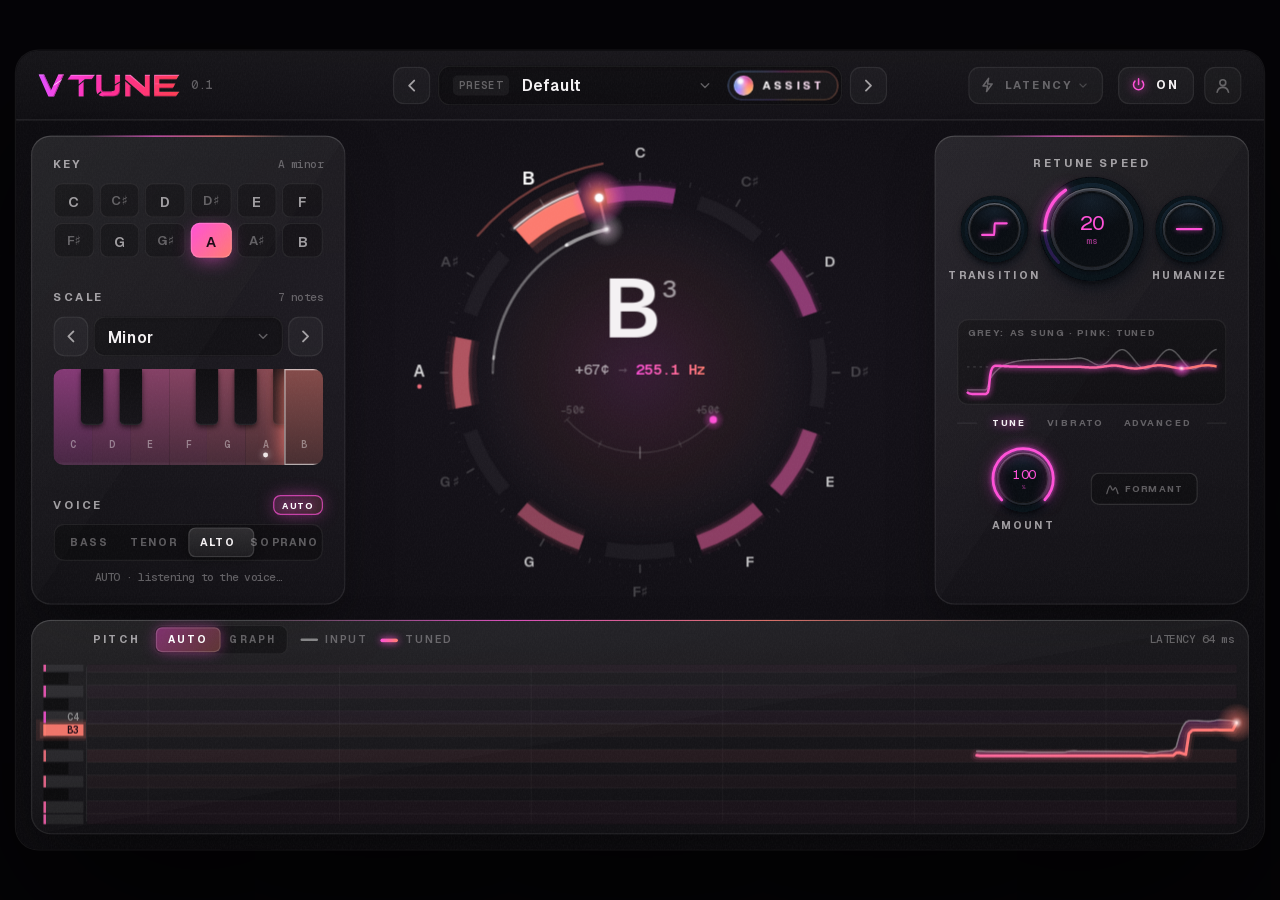
==== commit 54df7d68: "Sito: anteprima VTUNE aggiornata all'interfaccia attuale Co-Authored-By: Claude Opus 5.5 <noreply@an" ====
--- a/embed/tune.html
+++ b/embed/tune.html
@@ -10,9 +10,9 @@
 @font-face { font-family: "Geist"; font-style: normal; font-weight: 300 700; src: url("[data-uri]") format("woff2"); }
 @font-face { font-family: "Geist Mono"; font-style: normal; font-weight: 400 600; src: url("[data-uri]") format("woff2"); }
 /* =====================================================================================
-   VTUNE — the zazzi plugins look, one module on its own.
+   Zazzi TUNE — the zazzi plugins look, one module on its own.
    The halo is the instrument: twelve notes on a ring, the voice orbiting inside it, the tuned
-   pitch a bead on the ring. Light under glass around it; FORGE's matte knobs.
+   pitch a bead on the ring. Light under glass around it; knobs are black wells with a pink neon line in them.
    ===================================================================================== */
 :root {
   --text: #f4f1f3;
@@ -81,9 +81,16 @@
    on every frame, which a DAW's WebView shows as a stutter */
 .plugin.settled .river { animation: none; } /* the intro is over: closing the graph does not replay it */
 .plugin.expanded .river { position: absolute; left: 12px; right: 12px; top: 68px; bottom: 12px; z-index: 6; animation: riverUp 0.55s var(--ease) both; }
-.plugin.expanded.closing .river { animation: riverDown 0.42s cubic-bezier(0.5, 0, 0.75, 0) both; }
-@keyframes riverUp { from { transform: translateY(388px); } }
-@keyframes riverDown { to { transform: translateY(388px); } }
+/* closing moves as opening does, the same time and the same curve: quick, then settling */
+.plugin.expanded.closing .river { animation: riverDown 0.55s var(--ease) both; }
+/* and what it holds is already what stays (the small panel: its row of the grid, 172 px), drawn at
+   the top of the panel going down; drawn at the big size, the graph's lanes and keys showed huge
+   all the way down */
+.plugin.expanded.closing .river canvas.rv { bottom: auto; height: 172px; }
+/* the panel is cut as it moves, by as much as it has moved: its bottom edge stays where the small
+   panel ends (it ran over the margin below and jumped back at the end) */
+@keyframes riverUp { from { transform: translateY(388px); clip-path: inset(0 0 388px 0 round 16px); } to { clip-path: inset(0 0 0 0 round 16px); } }
+@keyframes riverDown { from { clip-path: inset(0 0 0 0 round 16px); } to { transform: translateY(388px); clip-path: inset(0 0 388px 0 round 16px); } }
 .main { transition: opacity 0.35s, transform 0.5s var(--ease); }
 .plugin.expanded .main { opacity: 0; transform: translateY(-10px) scale(0.985); pointer-events: none; }
 .plugin.expanded.closing .main { opacity: 1; transform: none; }
@@ -187,9 +194,23 @@
   animation: sheen 7s ease-in-out infinite;
 }
 @keyframes sheen { 0%, 100% { background-position: 0% 0; } 50% { background-position: 100% 0; } }
-.ver { font: 500 9.5px var(--font-mono); color: var(--text-faint); margin-left: -4px; }
+/* The drawn logo, top left; the build inlines it */
+.logo { display: block; height: 18px; width: auto; user-select: none; -webkit-user-drag: none; }
+/* VTUNE: a V drawn as the TUNE lettering is (its stroke, its bevel, its slit), before it */
+.vmark { display: inline-flex; align-items: center; gap: 1.6px; }
+.vmark .logo-v { display: block; height: 18px; width: auto; flex: none; }
+.ver { font: 500 9.5px var(--font-mono); color: var(--text-faint); }
 
 .preset { position: absolute; left: 50%; transform: translateX(-50%); display: flex; align-items: center; gap: 6px; }
+/* ASSIST sits inside the preset's black box, at its right end: one field, in the middle of the bar */
+.pbox { display: flex; align-items: center; height: 32px; padding-right: 3px; border-radius: 10px; background: rgba(0, 0, 0, 0.35); box-shadow: inset 0 0 0 1px var(--line), inset 0 1px 3px rgba(0, 0, 0, 0.4); transition: box-shadow 0.2s; }
+.pbox:hover { box-shadow: inset 0 0 0 1px var(--line-strong), inset 0 1px 3px rgba(0, 0, 0, 0.4); }
+.pbox .pname { background: transparent; box-shadow: none; border-radius: 10px 0 0 10px; transition: background 0.2s; }
+.pbox .pname:hover { background: rgba(255, 255, 255, 0.03); box-shadow: none; }
+.pbox .assist-btn { height: 24px; margin-left: 2px; padding: 0 11px 0 5px; gap: 7px; border-radius: 12px; background: rgba(255, 255, 255, 0.04); box-shadow: none; }
+.pbox .assist-btn::before { opacity: 0.35; }
+.pbox .assist-btn:hover { transform: none; background: rgba(255, 255, 255, 0.07); box-shadow: 0 0 14px -6px rgba(255, 79, 216, 0.8); }
+.pbox .assist-btn .orb { width: 16px; height: 16px; }
 .ib {
   display: grid;
   place-items: center;
@@ -249,14 +270,287 @@
 .lowlat.on { color: #fff; background: linear-gradient(135deg, rgba(63, 224, 138, 0.16), rgba(63, 220, 242, 0.08)); box-shadow: inset 0 0 0 1px rgba(63, 224, 138, 0.6), 0 0 14px -3px rgba(63, 224, 138, 0.6); }
 .lowlat.on .ic { color: #3fe08a; filter: drop-shadow(0 0 4px #3fe08a); }
 .lowlat.on b { color: #9ff0c4; }
-.tips { width: 30px; height: 30px; display: grid; place-items: center; border-radius: 9px; font-weight: 800; font-size: 12px; color: var(--text-faint); background: rgba(255, 255, 255, 0.03); box-shadow: inset 0 0 0 1px var(--line); transition: color 0.2s, box-shadow 0.3s, background 0.3s; }
-.tips:hover { color: var(--text); }
-.tips.on { color: #fff; background: linear-gradient(135deg, rgba(255, 79, 216, 0.18), rgba(255, 122, 92, 0.08)); box-shadow: inset 0 0 0 1px rgba(255, 79, 216, 0.6), 0 0 14px -3px rgba(255, 79, 216, 0.6); }
+/* the latency menu's button: NORMAL (dim), LOW LATENCY (green), LIVE (on air: a red light) */
+.lowlat .chev { width: 10px; height: 10px; margin-left: -2px; opacity: 0.6; }
+.lowlat .lat-ic { display: grid; place-items: center; width: 13px; height: 13px; }
+.lowlat .air { width: 7px; height: 7px; border-radius: 50%; background: #ff4d5e; box-shadow: 0 0 6px #ff4d5e, 0 0 2px #fff inset; }
+.lowlat.live { color: #fff; background: linear-gradient(135deg, rgba(255, 70, 90, 0.18), rgba(255, 120, 80, 0.08)); box-shadow: inset 0 0 0 1px rgba(255, 80, 96, 0.65), 0 0 14px -3px rgba(255, 70, 90, 0.65); }
+.mi .lat-dot { width: 7px; height: 7px; border-radius: 50%; background: rgba(255, 255, 255, 0.25); flex: none; }
+.mi .lat-dot.low { background: #3fe08a; box-shadow: 0 0 5px #3fe08a; }
+.mi .lat-dot.live { background: #ff4d5e; box-shadow: 0 0 5px #ff4d5e; }
+.mi small { color: var(--text-faint); font-size: 10px; font-weight: 500; }
+.mi .sub { white-space: nowrap; }
 .acct { position: relative; width: 30px; height: 30px; margin-left: 2px; display: grid; place-items: center; border-radius: 9px; color: var(--text-faint); background: rgba(255, 255, 255, 0.03); box-shadow: inset 0 0 0 1px var(--line); transition: color 0.2s, box-shadow 0.3s; }
 .acct .ic { width: 14px; height: 14px; }
 .acct:hover, .acct.open { color: var(--text); }
 .acct.open { box-shadow: inset 0 0 0 1px var(--line-strong); }
 .acct[data-lic="off"]::after { content: ""; position: absolute; top: 5px; right: 5px; width: 5px; height: 5px; border-radius: 50%; background: #ffb347; box-shadow: 0 0 6px #ffb347; }
+/* ASSIST: its button on the right panel, its card over the plugin */
+/* ASSIST in the middle of the top bar: a glass pill, a living orb at its left (light turning in a
+   sphere, breathing), its border lit by the same colours; quicker while it listens */
+.assist-btn {
+  position: relative;
+  display: flex;
+  align-items: center;
+  gap: 9px;
+  height: 30px;
+  margin-left: 8px;
+  padding: 0 14px 0 7px;
+  border-radius: 15px;
+  color: #fff;
+  background: linear-gradient(180deg, rgba(255, 255, 255, 0.07), rgba(255, 255, 255, 0.02)), rgba(20, 14, 24, 0.7);
+  box-shadow: inset 0 1px 0 rgba(255, 255, 255, 0.08), 0 6px 18px -8px rgba(255, 79, 216, 0.6);
+  isolation: isolate;
+  transition: transform 0.25s var(--spring), box-shadow 0.3s;
+}
+/* the border: a slowly turning ring of the orb's colours */
+.assist-btn::before {
+  content: "";
+  position: absolute;
+  inset: 0;
+  z-index: -1;
+  padding: 1px;
+  border-radius: inherit;
+  background: conic-gradient(from var(--as-turn, 0deg), #ff4fd8, #ff7a6e, #ffc46e, #a678ff, #6fb8ff, #ff4fd8);
+  -webkit-mask: linear-gradient(#000 0 0) content-box, linear-gradient(#000 0 0);
+  -webkit-mask-composite: xor;
+  mask-composite: exclude;
+  opacity: 0.55;
+  animation: asTurn 7s linear infinite;
+  transition: opacity 0.3s;
+}
+@property --as-turn { syntax: "<angle>"; inherits: false; initial-value: 0deg; }
+@keyframes asTurn { to { --as-turn: 360deg; } }
+.assist-btn:hover { transform: translateY(-1px); box-shadow: inset 0 1px 0 rgba(255, 255, 255, 0.1), 0 8px 24px -8px rgba(255, 79, 216, 0.85); }
+.assist-btn:hover::before { opacity: 1; }
+.assist-btn:active { transform: scale(0.96); }
+.as-label { font-weight: 800; font-size: 9px; letter-spacing: 0.22em; background: linear-gradient(90deg, #fff, #ffd6f4); -webkit-background-clip: text; background-clip: text; color: transparent; }
+.orb { position: relative; width: 18px; height: 18px; flex: none; border-radius: 50%; overflow: hidden; animation: orbBreathe 3.2s ease-in-out infinite; }
+/* inside: colours turning, softened, as light in a glass bead */
+.orb i { position: absolute; inset: -30%; background: conic-gradient(from 0deg, #ff4fd8, #ff7a6e, #ffc46e, #a678ff, #6fb8ff, #ff4fd8); filter: blur(2.5px) saturate(1.25); animation: orbSpin 4.5s linear infinite; }
+/* the glass: a shine at the top left, a shade underneath */
+.orb b { position: absolute; inset: 0; border-radius: 50%; background: radial-gradient(circle at 34% 28%, rgba(255, 255, 255, 0.95) 0 9%, rgba(255, 255, 255, 0.25) 22%, transparent 42%), radial-gradient(circle at 60% 80%, transparent 40%, rgba(20, 0, 30, 0.45) 100%); box-shadow: inset 0 0 0 1px rgba(255, 255, 255, 0.22); }
+@keyframes orbSpin { to { transform: rotate(360deg); } }
+@keyframes orbBreathe {
+  0%, 100% { box-shadow: 0 0 6px 0 rgba(255, 79, 216, 0.55), 0 0 14px 1px rgba(166, 120, 255, 0.25); transform: scale(1); }
+  50% { box-shadow: 0 0 10px 1px rgba(255, 122, 110, 0.75), 0 0 22px 4px rgba(255, 79, 216, 0.35); transform: scale(1.06); }
+}
+.assist-btn:hover .orb i { animation-duration: 2s; }
+/* listening: the orb turns quick and glows; the ring runs */
+.plugin[data-assist="listen"] .assist-btn .orb i { animation-duration: 0.9s; }
+.plugin[data-assist="listen"] .assist-btn .orb { animation-duration: 1.1s; }
+.plugin[data-assist="listen"] .assist-btn::before { opacity: 1; animation-duration: 1.6s; }
+/* the ASSIST card: the orb at the left while a sound is chosen, in the middle (turning, the
+   progress around it) while the voice is heard, small beside the result */
+@property --tint { syntax: "<color>"; inherits: true; initial-value: #ff4fd8; }
+.card.as-card { --tint: #ff4fd8; width: 600px; transition: --tint 0.5s, box-shadow 0.2s; }
+/* while it listens the card is narrow and the plugin shows through: the knobs at work are seen */
+.card.as-card[data-step="listen"] { width: 440px; }
+#assist[data-step="listen"] { background: rgba(5, 4, 7, 0.22); transition: background 0.4s; }
+.as-title { display: flex; align-items: center; gap: 7px; font-weight: 800; font-size: 11px; letter-spacing: 0.22em; color: var(--text); }
+.as-title .ic { width: 12px; height: 12px; fill: var(--a); stroke: none; filter: drop-shadow(0 0 5px var(--a)); }
+.as-body { display: grid; grid-template-columns: 172px 1fr; gap: 26px; align-items: center; min-height: 300px; }
+.as-card[data-step="listen"] .as-body { grid-template-columns: 1fr; justify-items: center; align-content: center; gap: 4px; }
+.as-card[data-step="done"] .as-body { grid-template-columns: 60px 1fr; gap: 18px; align-items: start; }
+.as-main { min-width: 0; width: 100%; }
+.as-step h3 { margin: 0 0 14px; font-size: 21px; font-weight: 600; letter-spacing: -0.01em; color: var(--text); }
+.as-btns .btn { height: 36px; padding: 0 18px; font-size: 10.5px; }
+.as-step h4 { margin: 0 0 9px; font-weight: 700; font-size: 10px; letter-spacing: 0.18em; text-transform: uppercase; color: var(--text-faint); }
+.as-step[hidden] { display: none !important; }
+.as-step { animation: asIn 0.4s var(--ease) both; }
+@keyframes asIn { from { opacity: 0; transform: translateY(5px); } }
+.as-step[data-step="listen"] { display: flex; flex-direction: column; align-items: center; text-align: center; }
+.as-step[data-step="listen"] h3 { margin: 2px 0 6px; }
+
+/* the orb: light turning inside a glass sphere, a glow behind, an orbit around */
+.as-orbit { --lv: 0; position: relative; width: 172px; height: 172px; transform-origin: 0 0; }
+.as-card[data-step="listen"] .as-orbit { width: 196px; height: 196px; }
+.as-card[data-step="done"] .as-orbit { width: 60px; height: 60px; }
+.as-orbit::before {
+  content: "";
+  position: absolute;
+  inset: -2%;
+  border-radius: 50%;
+  background: radial-gradient(closest-side, color-mix(in srgb, var(--tint) 85%, transparent), color-mix(in srgb, #a678ff 35%, transparent) 62%, transparent);
+  filter: blur(18px);
+  transform: scale(calc(1 + var(--lv) * 0.22));
+  transition: transform 0.12s;
+  animation: asGlow 3.6s ease-in-out infinite;
+}
+@keyframes asGlow { 0%, 100% { opacity: 0.6; scale: 0.94; } 50% { opacity: 1; scale: 1.06; } }
+.as-ring { position: absolute; inset: 0; width: 100%; height: 100%; overflow: visible; transform: rotate(-90deg); }
+.as-path { fill: none; stroke: rgba(255, 255, 255, 0.22); stroke-width: 1.2; stroke-dasharray: 1.4 6; }
+.as-spin { transform-box: view-box; transform-origin: 100px 100px; animation: orbSpin 40s linear infinite; }
+.as-track { fill: none; stroke: rgba(255, 255, 255, 0.07); stroke-width: 3.5; opacity: 0; transition: opacity 0.4s; }
+.as-fill { fill: none; stroke: url(#asGrad); stroke-width: 3.5; stroke-linecap: round; stroke-dasharray: 0 100; opacity: 0; filter: drop-shadow(0 0 5px var(--tint)); transition: stroke-dasharray 0.25s linear, opacity 0.4s; }
+.as-card[data-step="listen"] .as-track, .as-card[data-step="listen"] .as-fill { opacity: 1; }
+.as-spark { position: absolute; inset: 0; animation: orbSpin 7s linear infinite; }
+.as-spark::after { content: ""; position: absolute; top: 6.2%; left: 50%; width: 5px; height: 5px; margin: -2.5px 0 0 -2.5px; border-radius: 50%; background: #fff; box-shadow: 0 0 6px 2px var(--tint), 0 0 14px 3px color-mix(in srgb, var(--tint) 50%, transparent); }
+.as-card[data-step="done"] .as-spark, .as-card[data-step="done"] .as-path { opacity: 0; }
+.as-orb {
+  position: absolute;
+  inset: 14%;
+  container-type: size;
+  border-radius: 50%;
+  overflow: hidden;
+  /* WebKit can drop the rounded overflow clip of a scaled, animated box over blurred, spinning
+     layers (the conic light showed as a square): a clip-path and a mask always hold */
+  clip-path: circle(50% at 50% 50%);
+  -webkit-mask-image: radial-gradient(closest-side, #000 99%, transparent 100%);
+  mask-image: radial-gradient(closest-side, #000 99%, transparent 100%);
+  isolation: isolate;
+  background: #1c0f26;
+  box-shadow: 0 0 0 1px rgba(255, 255, 255, 0.07), 0 12px 30px -8px rgba(0, 0, 0, 0.7);
+  transform: scale(calc(1 + var(--lv) * 0.07));
+  transition: transform 0.12s;
+  animation: asBreathe 3.6s ease-in-out infinite;
+}
+@keyframes asBreathe { 50% { scale: 1.035; } }
+.as-orb i { position: absolute; border-radius: 50%; }
+.as-orb .l1 { inset: -30%; background: conic-gradient(from 0deg, #ff4fd8, #ff7a6e, #ffc46e, #a678ff, #6fb8ff, #ff4fd8); filter: blur(12px) saturate(1.45); filter: blur(9cqw) saturate(1.45); animation: orbSpin 9s linear infinite; }
+.as-orb .l2 { width: 72%; height: 72%; left: -8%; top: 38%; background: radial-gradient(closest-side, #ff4fd8, transparent); mix-blend-mode: screen; transform-origin: 78% 22%; animation: orbSpin 6s linear infinite reverse; }
+.as-orb .l3 { width: 64%; height: 64%; left: 42%; top: -6%; background: radial-gradient(closest-side, var(--tint), transparent); mix-blend-mode: screen; transform-origin: 18% 82%; animation: orbSpin 7.5s linear infinite; }
+.as-orb .l4 { width: 46%; height: 46%; left: 30%; top: 30%; background: radial-gradient(closest-side, rgba(255, 255, 255, 0.3), transparent); mix-blend-mode: overlay; transform-origin: 30% 60%; animation: orbSpin 4.8s linear infinite; }
+/* the glass: a shine at the top left, a rim of light, the shade underneath */
+.as-orb b {
+  position: absolute;
+  inset: 0;
+  border-radius: 50%;
+  background:
+    radial-gradient(circle at 31% 23%, rgba(255, 255, 255, 0.95) 0 3%, rgba(255, 255, 255, 0.32) 8%, transparent 21%),
+    radial-gradient(circle at 70% 82%, rgba(255, 255, 255, 0.14), transparent 24%),
+    radial-gradient(circle at 46% 42%, transparent 44%, rgba(14, 0, 26, 0.72) 100%);
+  box-shadow: inset 0 0 0 1px rgba(255, 255, 255, 0.2), inset 0 -14px 26px rgba(24, 0, 44, 0.5), inset 0 10px 18px rgba(255, 255, 255, 0.12);
+  box-shadow: inset 0 0 0 1px rgba(255, 255, 255, 0.2), inset 0 -10cqw 19cqw rgba(24, 0, 44, 0.5), inset 0 7cqw 13cqw rgba(255, 255, 255, 0.12);
+}
+/* listening: everything turns fast, the orb follows the voice; finding the settings: faster still */
+.as-card[data-step="listen"] .as-orb .l1 { animation-duration: 1.7s; }
+.as-card[data-step="listen"] .as-orb .l2 { animation-duration: 1.2s; }
+.as-card[data-step="listen"] .as-orb .l3 { animation-duration: 1.4s; }
+.as-card[data-step="listen"] .as-orb .l4 { animation-duration: 1s; }
+.as-card[data-step="listen"] .as-spin { animation-duration: 6s; }
+.as-card[data-step="listen"] .as-spark { animation-duration: 1.5s; }
+.as-card[data-step="listen"] .as-orbit::before { animation-duration: 1.4s; }
+.as-card[data-busy="true"] .as-orb .l1 { animation-duration: 0.8s; }
+.as-card[data-busy="true"] .as-spark { animation-duration: 0.7s; }
+
+/* the five sounds, in a row under the result: pick one, the right side is set for it */
+.as-styles { display: flex; gap: 4px; margin: -4px 0 8px; }
+.as-style { --c: #ff4fd8; flex: 1; height: 30px; padding: 0 4px; border-radius: 9px; background: rgba(0, 0, 0, 0.28); box-shadow: inset 0 0 0 1px var(--line); transition: background 0.2s, box-shadow 0.2s, transform 0.2s var(--spring); }
+.as-style b { font-weight: 800; font-size: 9.5px; letter-spacing: 0.08em; color: var(--text-dim); transition: color 0.2s; }
+.as-style:hover { background: color-mix(in srgb, var(--c) 9%, rgba(0, 0, 0, 0.28)); box-shadow: inset 0 0 0 1px color-mix(in srgb, var(--c) 55%, transparent); }
+.as-style:hover b { color: var(--text); }
+.as-style:active { transform: scale(0.96); }
+.as-style.on { background: linear-gradient(135deg, color-mix(in srgb, var(--c) 26%, transparent), color-mix(in srgb, var(--c) 8%, transparent)); box-shadow: inset 0 0 0 1px var(--c), 0 0 16px -4px var(--c); }
+.as-style.on b { color: #fff; }
+.as-what { margin: 0 0 16px; font-size: 12.5px; line-height: 1.45; color: var(--text-dim); }
+.as-what b { color: var(--text); font-weight: 600; }
+/* while it listens: what it is doing, a line at a time */
+.as-say { min-height: 42px; max-width: 400px; margin: 0 0 12px; font-size: 14.5px; line-height: 1.45; color: var(--text); }
+.as-lead { margin: 0; font-size: 14px; line-height: 1.55; color: var(--text-dim); }
+.as-lead b { color: var(--text); font-weight: 600; }
+.as-card[data-step="start"] .as-body { min-height: 230px; }
+.as-step[data-step="start"] .as-btns { justify-content: flex-start; margin-top: 18px; }
+.btn.as-start { display: inline-flex; align-items: center; gap: 9px; height: 42px; padding: 0 26px 0 22px; border-radius: 999px; font-size: 11.5px; letter-spacing: 0.24em; box-shadow: 0 0 0 1px rgba(255, 255, 255, 0.12) inset, 0 8px 26px -8px var(--a); transition: transform 0.25s var(--spring), box-shadow 0.25s, filter 0.2s; }
+.btn.as-start svg { width: 10px; height: 10px; fill: currentColor; }
+.btn.as-start:hover { transform: translateY(-1px); box-shadow: 0 0 0 1px rgba(255, 255, 255, 0.2) inset, 0 10px 32px -6px var(--a); }
+.btn.as-start:active { transform: scale(0.96); }
+.as-note { margin: 12px 0 0; font: 500 11px var(--font-mono); line-height: 1.5; color: var(--text-faint); }
+.as-pct { margin-top: 6px; min-height: 16px; font: 500 11.5px var(--font-mono); letter-spacing: 0.14em; color: var(--text-faint); }
+.as-step[data-step="listen"] .as-btns { justify-content: center; margin-top: 0; }
+/* centred on the card, not on the column beside the orb (60px and its 18px gap) */
+.as-step[data-step="done"] .as-btns { justify-content: center; margin-left: -78px; }
+.as-cols { display: grid; grid-template-columns: 1fr 1fr; gap: 16px; }
+.as-heard, .as-set { margin: 0; padding: 0; list-style: none; display: flex; flex-direction: column; gap: 7px; font-size: 12.5px; line-height: 1.4; color: var(--text-dim); }
+.as-heard b, .as-set b { color: var(--text); font-weight: 600; }
+.as-set li { display: flex; justify-content: space-between; gap: 8px; }
+.as-set li span:last-child { font: 500 12px var(--font-mono); color: var(--text); }
+/* a sound heard on the way: its values, the colour of a preview */
+.as-set[data-peek="true"] li span:last-child { color: var(--tint); }
+.as-set li em { display: block; font-style: normal; font-size: 10.5px; line-height: 1.3; color: var(--text-faint); }
+.as-btns { display: flex; justify-content: flex-end; gap: 8px; margin-top: 18px; }
+.btn.ghost { color: var(--text-dim); background: rgba(255, 255, 255, 0.05); box-shadow: inset 0 0 0 1px var(--line); }
+.btn.ghost:hover { color: var(--text); }
+
+/* the preset browser */
+.pb { position: absolute; z-index: 80; left: 110px; top: 58px; width: 780px; height: 470px; display: grid; grid-template-columns: 158px 1fr; border-radius: 16px; overflow: hidden; background: rgba(17, 13, 21, 0.97); box-shadow: inset 0 0 0 1px rgba(255, 255, 255, 0.09), 0 30px 90px rgba(0, 0, 0, 0.75); animation: menuIn 0.2s var(--ease); }
+.pb-side { display: flex; flex-direction: column; gap: 2px; padding: 12px 8px; background: rgba(0, 0, 0, 0.25); box-shadow: inset -1px 0 0 rgba(255, 255, 255, 0.05); }
+.pb-group { display: flex; align-items: center; gap: 8px; height: 30px; padding: 0 10px; border-radius: 8px; font-weight: 700; font-size: 8.5px; letter-spacing: 0.15em; color: var(--text-dim); text-align: left; transition: background 0.15s, color 0.15s; }
+.pb-group i { width: 6px; height: 6px; border-radius: 50%; background: var(--g); opacity: 0.8; flex: none; }
+.pb-group span { flex: 1; white-space: nowrap; }
+.pb-group small { font: 500 9px var(--font-mono); letter-spacing: 0; color: var(--text-faint); }
+.pb-group:hover { color: var(--text); background: rgba(255, 255, 255, 0.04); }
+.pb-group.on { color: #fff; background: rgba(255, 255, 255, 0.08); box-shadow: inset 2px 0 0 var(--g); }
+.pb-main { display: grid; grid-template-rows: 46px minmax(0, 1fr) 50px; min-width: 0; min-height: 0; }
+.pb-body { display: grid; grid-template-columns: minmax(0, 1fr) 232px; min-height: 0; }
+.pb-head { display: flex; align-items: center; gap: 10px; padding: 0 14px; }
+.pb-search, .pb-name { flex: 1; height: 30px; padding: 0 11px; border: 0; outline: 0; border-radius: 8px; font: 500 11px var(--font-ui); color: var(--text); background: rgba(0, 0, 0, 0.35); box-shadow: inset 0 0 0 1px var(--line); transition: box-shadow 0.2s; }
+.pb-search:focus, .pb-name:focus { box-shadow: inset 0 0 0 1px rgba(255, 79, 216, 0.7); }
+.pb-count { font: 500 9.5px var(--font-mono); color: var(--text-faint); white-space: nowrap; }
+.pb-grid { display: flex; flex-direction: column; gap: 1px; padding: 0 8px 12px 14px; min-height: 0; overflow-y: auto; scrollbar-width: thin; }
+.pb-empty { grid-column: 1 / -1; margin: 40px 0; text-align: center; font-size: 11px; color: var(--text-faint); }
+/* a row per preset: its colour, its name and what it does on one line, its speed, the star */
+.pc { position: relative; flex: none; display: grid; grid-template-columns: 6px minmax(0, 1fr) auto 18px; align-items: center; gap: 10px; height: 32px; padding: 0 6px 0 10px; border-radius: 8px; cursor: pointer; outline: none; transition: background 0.15s; }
+.pc > i { width: 6px; height: 6px; border-radius: 50%; background: var(--g); opacity: 0.75; transition: opacity 0.15s, box-shadow 0.15s; }
+.pc-txt { display: flex; align-items: baseline; gap: 9px; min-width: 0; }
+.pc-txt b { flex: none; max-width: 150px; overflow: hidden; text-overflow: ellipsis; white-space: nowrap; font-size: 11.5px; font-weight: 600; color: var(--text-dim); transition: color 0.15s; }
+.pc-txt em { flex: 1; min-width: 0; overflow: hidden; text-overflow: ellipsis; white-space: nowrap; font-style: normal; font-size: 10px; color: var(--text-faint); }
+.pc-sub { font: 500 9px var(--font-mono); color: var(--text-faint); white-space: nowrap; }
+.pc:hover, .pc:focus-visible { background: rgba(255, 255, 255, 0.045); }
+.pc:hover > i, .pc.on > i { opacity: 1; box-shadow: 0 0 8px var(--g); }
+.pc:hover .pc-txt b { color: var(--text); }
+.pc.on { background: color-mix(in srgb, var(--g) 9%, rgba(255, 255, 255, 0.03)); box-shadow: inset 2px 0 0 var(--g); }
+.pc.on .pc-txt b { color: #fff; }
+.pc.on .pc-sub { color: var(--g); }
+.pc-star, .pc-del { width: 18px; height: 18px; display: grid; place-items: center; border-radius: 5px; font-size: 12px; line-height: 1; color: var(--text-faint); opacity: 0.45; transition: color 0.15s, background 0.15s, opacity 0.15s; }
+.pc:hover .pc-star, .pc-star.on { opacity: 1; }
+.pc-del { position: absolute; right: 30px; font-size: 14px; opacity: 0; background: rgba(17, 13, 21, 0.95); }
+.pc:hover .pc-del { opacity: 1; }
+.pc-star:hover, .pc-del:hover { color: #fff; background: rgba(255, 255, 255, 0.08); }
+.pc-star.on { color: #ffd166; text-shadow: 0 0 6px rgba(255, 209, 102, 0.6); }
+/* the one preset pointed at (else the one on): its picture, what it does, where its knobs sit */
+.pb-detail { padding: 0 14px 12px 4px; min-height: 0; }
+.pd { --g: #ff4fd8; display: flex; flex-direction: column; gap: 10px; padding: 14px 14px 12px; border-radius: 12px; background: linear-gradient(180deg, color-mix(in srgb, var(--g) 7%, rgba(0, 0, 0, 0.3)), rgba(0, 0, 0, 0.3) 60%); box-shadow: inset 0 0 0 1px color-mix(in srgb, var(--g) 22%, var(--line)); }
+.pd-group { font-weight: 700; font-size: 8px; letter-spacing: 0.18em; color: var(--g); }
+.pd h3 { margin: -6px 0 0; font-size: 15px; font-weight: 650; letter-spacing: -0.01em; color: #fff; overflow: hidden; text-overflow: ellipsis; white-space: nowrap; }
+.pd-pic { height: 64px; margin: 0 -4px; border-radius: 8px; overflow: hidden; background: rgba(0, 0, 0, 0.25); box-shadow: inset 0 0 0 1px rgba(255, 255, 255, 0.04); }
+.pd-pic svg { width: 100%; height: 100%; display: block; }
+.pc-lane { stroke: rgba(255, 255, 255, 0.07); stroke-width: 1; fill: none; }
+.pc-raw { stroke: rgba(255, 255, 255, 0.28); stroke-width: 1; fill: none; vector-effect: non-scaling-stroke; }
+.pc-out { stroke: var(--g); stroke-width: 1.8; fill: none; vector-effect: non-scaling-stroke; filter: drop-shadow(0 0 3px var(--g)); }
+.pd p { margin: 0; font-size: 10.5px; line-height: 1.45; color: var(--text-dim); }
+.pd-vals { display: grid; gap: 7px; padding-top: 10px; box-shadow: inset 0 1px 0 rgba(255, 255, 255, 0.05); }
+.pd-val { display: grid; grid-template-columns: 62px 1fr 34px; align-items: center; gap: 8px; font-weight: 700; font-size: 7.5px; letter-spacing: 0.14em; color: var(--text-faint); }
+.pd-val s { position: relative; height: 3px; border-radius: 2px; background: rgba(255, 255, 255, 0.07); text-decoration: none; }
+.pd-val s::after { content: ""; position: absolute; left: 0; top: 0; bottom: 0; width: var(--v); border-radius: 2px; background: var(--g); box-shadow: 0 0 6px var(--g); }
+.pd-val span { font: 500 9.5px var(--font-mono); letter-spacing: 0; text-align: right; color: var(--text); }
+.pd-tags { display: flex; flex-wrap: wrap; gap: 4px; }
+.pd-tags b { padding: 3px 6px; border-radius: 5px; font-weight: 700; font-size: 7.5px; letter-spacing: 0.14em; color: var(--text-faint); box-shadow: inset 0 0 0 1px var(--line); }
+.pd-tags b.on { color: var(--g); box-shadow: inset 0 0 0 1px color-mix(in srgb, var(--g) 45%, transparent); }
+.pb-foot { display: flex; align-items: center; gap: 8px; padding: 0 14px; box-shadow: inset 0 1px 0 rgba(255, 255, 255, 0.05); }
+.pb-foot .btn { height: 30px; }
+
+/* a new version out: a strip under the bar, in the middle */
+.upd-banner { position: absolute; z-index: 60; top: 60px; left: 50%; translate: -50% 0; max-width: 560px; height: 30px; display: flex; align-items: center; gap: 10px; padding: 0 5px 0 12px; border-radius: 15px; background: rgba(14, 26, 20, 0.95); box-shadow: inset 0 0 0 1px rgba(63, 224, 138, 0.45), 0 10px 30px -8px rgba(0, 0, 0, 0.7), 0 0 22px -8px rgba(63, 224, 138, 0.6); animation: updIn 0.45s var(--ease) both; }
+.upd-banner[hidden] { display: none; }
+@keyframes updIn { from { opacity: 0; translate: -50% -10px; } }
+.upd-banner > i { width: 7px; height: 7px; flex: none; border-radius: 50%; background: #3fe08a; box-shadow: 0 0 7px #3fe08a; animation: updDot 2s ease-in-out infinite; }
+@keyframes updDot { 50% { opacity: 0.45; } }
+.upd-text { min-width: 0; overflow: hidden; text-overflow: ellipsis; white-space: nowrap; font-size: 11px; color: var(--text-dim); }
+.upd-text b { color: #fff; font-weight: 650; }
+.upd-banner button { height: 22px; padding: 0 11px; flex: none; border-radius: 11px; font-weight: 800; font-size: 8.5px; letter-spacing: 0.16em; transition: background 0.15s, color 0.15s; }
+.upd-get { color: #062012; background: #3fe08a; }
+.upd-get:hover { background: #63ee9f; }
+.upd-later { color: var(--text-faint); }
+.upd-later:hover { color: var(--text); background: rgba(255, 255, 255, 0.06); }
+
+/* quick tips (the graph's bar): what a control does, shown at once under it */
+.qtip { position: absolute; z-index: 90; max-width: 250px; padding: 8px 10px 9px; border-radius: 9px; pointer-events: none; background: rgba(20, 16, 24, 0.96); box-shadow: inset 0 0 0 1px rgba(255, 255, 255, 0.1), 0 12px 30px rgba(0, 0, 0, 0.6); opacity: 0; translate: 0 -3px; transition: opacity 0.12s, translate 0.15s var(--ease); }
+.qtip.on { opacity: 1; translate: 0 0; }
+.qtip b { display: flex; align-items: center; gap: 6px; margin-bottom: 3px; font-weight: 800; font-size: 8.5px; letter-spacing: 0.16em; color: #fff; }
+.qtip kbd { min-width: 14px; height: 14px; padding: 0 4px; border-radius: 4px; display: inline-grid; place-items: center; font: 600 8.5px var(--font-mono); letter-spacing: 0; color: var(--text); background: rgba(255, 255, 255, 0.1); }
+.qtip span { display: block; font-size: 10.5px; line-height: 1.4; color: var(--text-dim); }
+
 /* licence and about: a card over the whole plugin */
 .sheet { position: absolute; inset: 0; z-index: 70; display: grid; place-items: center; background: rgba(5, 4, 7, 0.58); animation: sheetIn 0.2s ease-out; }
 .sheet[hidden] { display: none; }
@@ -294,18 +588,29 @@
 .lic-link { display: block; margin-top: 18px; font-size: 10.5px; color: var(--text-faint); text-decoration: underline; text-decoration-color: rgba(255, 255, 255, 0.18); text-underline-offset: 3px; transition: color 0.2s; }
 .lic-link:hover { color: var(--text); }
 .about { text-align: center; padding: 2px 0 0; }
-.about .product { font-size: 30px; letter-spacing: 0.38em; margin-right: -0.38em; }
-.about-ver { margin-top: 8px; font: 500 9.5px var(--font-mono); letter-spacing: 0.14em; color: var(--text-faint); }
-.about p { margin: 16px auto 18px; max-width: 340px; font-size: 11.5px; line-height: 1.55; color: var(--text-dim); }
-.about-info { width: 250px; margin: 0 auto; text-align: left; }
+/* the logo on top, as in the bar, lit */
+.about-mark { display: flex; justify-content: center; gap: 3px; margin: 6px auto 0; filter: drop-shadow(0 0 16px rgba(255, 79, 216, 0.45)); }
+.about-mark .logo-v { height: 34px; }
+.about-logo { display: block; height: 34px; width: auto; user-select: none; }
+.about-ver { margin-top: 10px; font: 500 9.5px var(--font-mono); letter-spacing: 0.14em; color: var(--text-faint); }
+.about p { margin: 12px auto 16px; max-width: 340px; font-size: 11.5px; line-height: 1.55; color: var(--text-dim); }
+/* what it is and how it is set: a table, the window's size its last row */
+.about-info { display: grid; grid-template-columns: 82px 1fr; margin: 0; padding: 2px 14px; border-radius: 11px; text-align: left; font-size: 11px; background: rgba(0, 0, 0, 0.28); box-shadow: inset 0 0 0 1px var(--line); }
+.about-info dt, .about-info dd { margin: 0; padding: 9px 0; border-top: 1px solid rgba(255, 255, 255, 0.05); }
+.about-info dt:first-of-type, .about-info dd:first-of-type { border-top: 0; }
+.about-info dt { font-weight: 700; font-size: 8.5px; letter-spacing: 0.18em; color: var(--text-faint); align-self: center; }
+.about-info dd { color: var(--text); text-align: right; overflow: hidden; text-overflow: ellipsis; white-space: nowrap; }
+.about-info dd.about-size { padding: 5px 0; }
+.sizeseg { display: inline-flex; gap: 2px; padding: 2px; border-radius: 8px; background: rgba(255, 255, 255, 0.04); box-shadow: inset 0 0 0 1px var(--line); }
+.sizeseg button { height: 22px; padding: 0 9px; border-radius: 6px; font: 500 9.5px var(--font-mono); color: var(--text-faint); transition: color 0.15s, background 0.15s, box-shadow 0.15s; }
+.sizeseg button:hover { color: var(--text); background: rgba(255, 255, 255, 0.05); }
+.sizeseg button.on { color: #fff; background: linear-gradient(135deg, rgba(255, 79, 216, 0.28), rgba(255, 122, 110, 0.16)); box-shadow: inset 0 0 0 1px color-mix(in srgb, var(--a) 70%, transparent), 0 0 12px -4px var(--a); }
 .about .lic-link { margin: 18px auto 0; }
 .about-btns { display: flex; justify-content: center; gap: 6px; margin-top: 14px; flex-wrap: wrap; }
 .about-note { margin-top: 8px; min-height: 14px; font-size: 10px; color: var(--text-dim); }
 .acct[data-upd="yes"]::after { content: ""; position: absolute; top: 5px; right: 5px; width: 5px; height: 5px; border-radius: 50%; background: #3fe08a; box-shadow: 0 0 6px #3fe08a; }
 .about-foot { margin-top: 12px; font-size: 9.5px; color: var(--text-faint); }
 /* the tooltip itself: inside the plugin, so it scales with it */
-.tip { position: absolute; z-index: 1000; max-width: 250px; padding: 7px 10px; border-radius: 8px; font: 500 10.5px/1.45 var(--font-ui); color: rgba(255, 255, 255, 0.92); background: rgba(18, 13, 22, 0.95); box-shadow: inset 0 0 0 1px rgba(255, 255, 255, 0.1), 0 10px 28px rgba(0, 0, 0, 0.55); pointer-events: none; opacity: 0; transform: translateY(2px); transition: opacity 0.15s, transform 0.15s; }
-.tip.show { opacity: 1; transform: none; }
 .bypass {
   display: flex;
   align-items: center;
@@ -345,6 +650,9 @@
 .lbl .vauto { height: 16px; padding: 0 7px; font-size: 7px; letter-spacing: 0.18em; }
 .lbl-r { font: 500 9px var(--font-mono); letter-spacing: 0.02em; text-transform: none; color: var(--text-faint); }
 .gap { height: 14px; flex: none; }
+/* the left panel has no FOLLOW at its foot for now: its sections share the height it had */
+.left .gap { flex: 1 1 14px; }
+.left .piano { flex: 1 1 66px; max-height: 84px; }
 /* DETECT KEY: what the voice has been singing */
 @keyframes kgPulse { 50% { opacity: 0.45; } }
 
@@ -432,11 +740,15 @@
   transform: translateX(calc(var(--i, 2) * 100%));
   transition: transform 0.45s var(--spring);
 }
-.seg button { position: relative; z-index: 1; font-size: 8.5px; font-weight: 700; letter-spacing: 0.12em; color: var(--text-faint); transition: color 0.25s; }
+.seg button { position: relative; z-index: 1; border-radius: 7px; font-size: 8.5px; font-weight: 700; letter-spacing: 0.12em; color: var(--text-faint); transition: color 0.25s, background 0.25s, transform 0.2s var(--spring); }
 .seg button.on { color: var(--text); }
+/* pointed at and pressed as the key chips are */
+.seg button:not(.on):hover { color: var(--text); background: rgba(255, 255, 255, 0.05); }
+.seg button:active { transform: scale(0.9); }
 .voice-hint { margin-top: 7px; font: 500 9px var(--font-mono); color: var(--text-faint); text-align: center; }
 /* FOLLOW LEAD */
 .fsel { flex: none; height: 28px; margin-top: 10px; gap: 8px; justify-content: flex-start; font-size: 12px; }
+.fsel[hidden] { display: none; } /* FOLLOW put away for now (shown while a lead is followed) */
 .fcap { font-size: 8.5px; font-weight: 800; letter-spacing: 0.2em; color: var(--text-faint); }
 .mi-input { width: calc(100% - 16px); margin: 4px 8px 6px; height: 24px; padding: 0 8px; border-radius: 6px; border: 1px solid var(--a); background: #000; color: var(--text); font: 500 11px var(--font-ui); outline: none; }
 .fsel #followName { flex: 1; text-align: left; overflow: hidden; text-overflow: ellipsis; white-space: nowrap; }
@@ -448,6 +760,13 @@
 /* ------------------------------------------------------------------ halo */
 .halo { position: relative; min-height: 0; }
 .halo canvas { position: absolute; inset: 0; width: 100%; height: 100%; cursor: pointer; }
+/* beside the note pointed at on the wheel: held down, it plays a sine at that note */
+.halo-tone { position: absolute; z-index: 3; width: 22px; height: 22px; translate: -50% -50%; display: grid; place-items: center; border-radius: 50%; color: var(--text-dim); background: rgba(20, 15, 24, 0.88); box-shadow: inset 0 0 0 1px var(--line-strong), 0 4px 12px rgba(0, 0, 0, 0.5); cursor: pointer; animation: toneIn 0.16s var(--ease); transition: color 0.15s, background 0.15s, box-shadow 0.15s; }
+.halo-tone[hidden] { display: none; }
+.halo-tone .ic { width: 12px; height: 12px; }
+.halo-tone:hover { color: #fff; }
+.halo-tone.on { color: #fff; background: linear-gradient(135deg, var(--a), var(--b)); box-shadow: 0 0 14px -2px var(--a); }
+@keyframes toneIn { from { opacity: 0; scale: 0.7; } }
 .readout {
   position: absolute;
   left: 50%;
@@ -486,31 +805,41 @@
 .status { position: relative; top: 50px; height: 14px; margin-top: 48px; font-size: 8.5px; font-weight: 700; letter-spacing: 0.3em; color: var(--text-faint); }
 .readout[data-voiced="false"] .status { animation: breathe 2.4s ease-in-out infinite; }
 @keyframes breathe { 50% { opacity: 0.35; } }
-
 /* ------------------------------------------------------------------ right panel */
 .right { align-items: stretch; }
 .right > .lbl { margin-bottom: 4px; }
 @keyframes spin { to { transform: rotate(360deg); } }
 
-.hero-wrap { position: relative; display: flex; justify-content: center; margin-top: 0; }
-/* ULTRA's TIME / PITCH, fixed at the right of the dial: lit while the dial is in ULTRA */
-.useg { position: absolute; right: 0; bottom: 4px; display: flex; flex-direction: column; gap: 2px; padding: 2px; border-radius: 6px; background: rgba(0, 0, 0, 0.3); box-shadow: inset 0 0 0 1px var(--line); opacity: 0.4; transition: opacity 0.25s; }
+/* SCOOP | SPEED | HUMANIZE: how a note lands, the picture under them */
+.hero-wrap { position: relative; display: flex; justify-content: space-between; align-items: flex-start; margin-top: 0; padding-bottom: 23px; }
+.hero-wrap > .knob-md { margin-top: 15px; } /* their dials centred on SPEED's */
+/* ULTRA's TIME / PITCH, centred under the dial: lit while the dial is in ULTRA */
+.useg { position: absolute; left: 50%; translate: -50% 0; bottom: 0; display: flex; flex-direction: row; gap: 2px; padding: 2px; border-radius: 6px; background: rgba(0, 0, 0, 0.3); box-shadow: inset 0 0 0 1px var(--line); opacity: 0.4; transition: opacity 0.25s; }
 .right[data-ultra="on"] .useg { opacity: 1; }
-.right[data-classic="on"] #riffs { opacity: 0.35; pointer-events: none; }
+.right:not([data-ultra="on"]) .useg { opacity: 0; pointer-events: none; } /* TIME / PITCH only once SPEED is turned into ULTRA */
 .right[data-classic="on"] .useg { opacity: 0.15; pointer-events: none; }
+/* LOW LATENCY / LIVE: what needs to look ahead is off (the tip says why) */
+.ll-off, .right .useg.ll-off { opacity: 0.28 !important; filter: saturate(0.25); cursor: not-allowed !important; box-shadow: none; }
+.ll-off > *, .useg.ll-off button { pointer-events: none; }
+.plugin[data-ll="on"] .kn-zone { opacity: 0.25; }
 .useg button { height: 15px; padding: 0 6px; border-radius: 4px; font-size: 7px; font-weight: 800; letter-spacing: 0.14em; color: var(--text-faint); transition: color 0.2s, background 0.2s; }
 .useg button:hover { color: var(--text); }
-.useg button.on { color: #fff; background: rgba(255, 79, 216, 0.22); box-shadow: inset 0 0 0 1px rgba(255, 79, 216, 0.5); }
-.land { position: relative; height: 100px; min-height: 89px; margin-top: 6px; border-radius: 9px; background: rgba(0, 0, 0, 0.3); box-shadow: inset 0 0 0 1px var(--line); }
+/* ULTRA's own violet, as its zone on the dial */
+.useg button.on { color: #fff; background: rgba(122, 47, 214, 0.28); box-shadow: inset 0 0 0 1px rgba(166, 120, 255, 0.75), 0 0 10px -3px rgba(122, 47, 214, 0.9); }
+.land { position: relative; height: 75px; margin-top: 6px; border-radius: 9px; background: rgba(0, 0, 0, 0.3); box-shadow: inset 0 0 0 1px var(--line); }
 .land canvas { position: absolute; inset: 0; width: 100%; height: 100%; }
 .land-cap { position: absolute; left: 9px; right: 9px; top: 6px; font-size: 7.5px; font-weight: 700; letter-spacing: 0.16em; color: var(--text-faint); white-space: nowrap; overflow: hidden; text-overflow: ellipsis; pointer-events: none; }
 .krow { display: flex; justify-content: space-evenly; margin-top: 2px; }
 /* RIFFS, REPAIR, FORMANT: one row of switches, the same size */
-.sws { display: grid; grid-template-columns: repeat(3, minmax(0, 1fr)); gap: 6px; flex: none; }
+.sws { display: grid; grid-template-columns: repeat(2, minmax(0, 1fr)); gap: 6px; flex: none; }
+.sw[hidden] { display: none; } /* REPAIR: hidden until it works well enough */
 .sw { height: 26px; min-width: 0; overflow: hidden; display: flex; align-items: center; justify-content: center; gap: 5px; padding: 0 6px; border-radius: 7px; font-size: 7.5px; font-weight: 800; letter-spacing: 0.12em; white-space: nowrap; color: var(--text-faint); background: rgba(0, 0, 0, 0.3); box-shadow: inset 0 0 0 1px var(--line-strong); transition: color 0.2s, box-shadow 0.3s, background 0.3s, text-shadow 0.3s; }
 .sw .ic { width: 11px; height: 11px; flex: none; }
-.sw-wide { width: 100%; font-size: 8px; letter-spacing: 0.2em; }
-/* BASIC / ADVANCED, as in Auto-Tune: the essentials, or the rest; both laid out in the same place */
+.sws3 { grid-template-columns: repeat(4, minmax(0, 1fr)); gap: 4px; } /* CLASSIC, RIFFS, REPAIR, FORMANT */
+.sws3 .sw { padding: 0 1px; gap: 2px; font-size: 7px; letter-spacing: 0.04em; }
+.sws3 .sw .ic { display: none; } /* the words alone (the pictures went) */
+.sws3 .sw { font-size: 7.5px; letter-spacing: 0.12em; }
+/* TUNE / VIBRATO: two pages of controls, laid out in the same place */
 .vtabs { display: flex; align-items: center; gap: 8px; margin: 8px 0 6px; height: 12px; flex: none; }
 .vtabs::before, .vtabs::after { content: ""; flex: 1; height: 1px; background: var(--line); }
 .vtabs button { padding: 0 4px; font-size: 7.5px; font-weight: 800; letter-spacing: 0.22em; color: var(--text-faint); transition: color 0.2s, text-shadow 0.2s; }
@@ -519,15 +848,33 @@
 .vtabs button.flash { animation: tabFlash 0.7s ease-out; }
 @keyframes tabFlash { 0% { color: #fff; text-shadow: 0 0 10px var(--a), 0 0 18px var(--a); } }
 .views { display: grid; flex: none; }
+/* VIBRATO: the shape, then its seven knobs, small, on two rows in the room TUNE takes */
+.vgrid { display: grid; grid-template-columns: repeat(4, 1fr); justify-items: center; }
+.vgrid .knob-xs .knob-text { gap: 1px; }
+.vgrid .knob-xs .knob-label { height: 9px; line-height: 9px; }
+.vgrid .knob-xs .knob-value, .vgrid .knob-xs .knob-input { height: 11px; line-height: 11px; margin-top: 0; }
+.vshape { width: 52px; display: flex; flex-direction: column; gap: 2px; justify-content: center; }
+.vshape button { height: 12px; display: flex; align-items: center; justify-content: center; gap: 3px; border-radius: 4px; font-size: 6.5px; font-weight: 800; letter-spacing: 0.12em; color: var(--text-faint); background: rgba(0, 0, 0, 0.3); box-shadow: inset 0 0 0 1px var(--line-strong); transition: color 0.2s, box-shadow 0.3s, background 0.3s; }
+.vshape button:hover { color: var(--text); }
+.vshape button .ic { width: 9px; height: 9px; flex: none; }
+.vshape button.on { color: #fff; background: linear-gradient(135deg, rgba(255, 79, 216, 0.22), rgba(255, 122, 110, 0.14)); box-shadow: inset 0 0 0 1px color-mix(in srgb, var(--a) 70%, transparent), 0 0 10px -2px rgba(255, 79, 216, 0.55); }
+.right[data-vib="off"] .vgrid .knob { opacity: 0.4; } /* set while OFF, heard once a shape is on */
+.vgrid .knob { transition: opacity 0.2s; }
 .view { grid-area: 1 / 1; display: flex; flex-direction: column; transition: opacity 0.22s var(--ease), transform 0.22s var(--ease); }
 .view:not(.on) { opacity: 0; transform: translateY(3px); pointer-events: none; visibility: hidden; }
 .view .krow { margin-top: 4px; }
+.view[data-view="adv"] .krow { margin-top: 12px; } /* SCOOP, FLEX, THROAT: a little room under the switches */
+.sws-adv { grid-template-columns: repeat(3, minmax(0, 1fr)); } /* CLASSIC, RIFFS, REPAIR */
+.tmain { display: flex; align-items: center; justify-content: space-evenly; margin-top: 6px; } /* AMOUNT and FORMANT */
+.tmain .sw { width: 86px; }
 .sw:hover { color: var(--text); }
 .sw.on { color: #fff; text-shadow: 0 0 8px var(--a); background: linear-gradient(135deg, rgba(255, 79, 216, 0.22), rgba(255, 122, 110, 0.14)); box-shadow: inset 0 0 0 1px color-mix(in srgb, var(--a) 70%, transparent), 0 0 14px -2px rgba(255, 79, 216, 0.55); }
 .sw.on .ic { color: #ffd1f3; filter: drop-shadow(0 0 3px var(--a)); }
 /* a function acting right now: its switch (or ULTRA's segment) flashes */
 @keyframes actFlash { 0% { background: rgba(255, 79, 216, 0.5); box-shadow: inset 0 0 0 1px #fff, 0 0 22px 2px rgba(255, 79, 216, 0.85); } }
-.sw.flash, .useg.flash { animation: actFlash 0.7s ease-out; }
+.sw.flash { animation: actFlash 0.7s ease-out; }
+.useg.flash { animation: ultraFlash 0.7s ease-out; }
+@keyframes ultraFlash { 0% { background: rgba(122, 47, 214, 0.55); box-shadow: inset 0 0 0 1px #fff, 0 0 22px 2px rgba(122, 47, 214, 0.9); } }
 .sec { display: flex; align-items: center; gap: 8px; margin: 6px 0 0; height: 10px; flex: none; font-size: 7.5px; font-weight: 700; letter-spacing: 0.22em; color: var(--text-faint); }
 .sec::before, .sec::after { content: ""; flex: 1; height: 1px; background: var(--line); }
 .pill {
@@ -554,72 +901,90 @@
 .knob { position: relative; display: flex; flex-direction: column; align-items: center; width: max(var(--knob-size), 60px); }
 .knob-dial { position: relative; width: var(--knob-size); height: var(--knob-size); border-radius: 50%; cursor: ns-resize; touch-action: none; flex: none; }
 .knob-dial:focus-visible { outline-offset: 0; }
+html.knob-drag, html.knob-drag * { cursor: none !important; } /* turning a knob: no pointer in the way */
 .kn-scale { position: absolute; inset: 0; overflow: visible; pointer-events: none; display: block; }
-.kn-track { fill: none; stroke: rgba(0, 0, 0, 0.55); stroke-linecap: round; filter: drop-shadow(0 1px 0 rgba(255, 255, 255, 0.07)); }
-.kn-value { fill: none; stroke-linecap: round; filter: drop-shadow(0 0 2.5px color-mix(in srgb, var(--tip) 55%, transparent)); transition: filter 160ms; }
-.knob[data-active="true"] .kn-value { filter: drop-shadow(0 0 5px color-mix(in srgb, var(--tip) 85%, transparent)); }
-.kn-tick { stroke: rgba(255, 255, 255, 0.22); stroke-width: 1; stroke-linecap: round; }
+/* the knob: a black well, the scale a line of ice light inside it, round a cap with a grey lip and a black face */
+.kn-track { fill: none; stroke: none; }
+/* neon: the line glows as the tuned pitch line does */
+.kn-value { fill: none; stroke-linecap: round; filter: drop-shadow(0 0 2px var(--tip)) drop-shadow(0 0 5px color-mix(in srgb, var(--tip) 55%, transparent)); transition: filter 160ms; }
+.knob[data-active="true"] .kn-value { filter: drop-shadow(0 0 3px var(--tip)) drop-shadow(0 0 9px var(--tip)); }
+/* ULTRA: a shimmer runs along the violet line, from HARD out to its end, alike at every ULTRA */
+.kn-shine { fill: none; stroke: #a678ff; stroke-linecap: round; stroke-dasharray: 16 84; opacity: 0.28; animation: knShine 0.45s linear infinite; pointer-events: none; }
+.kn-shine:not([d]), .kn-shine[d=""] { display: none; }
+@keyframes knShine { from { stroke-dashoffset: -16; } to { stroke-dashoffset: 100; } }
+.kn-tick { stroke: rgba(255, 255, 255, 0.28); stroke-width: 1; stroke-linecap: round; }
 /* SPEED's ULTRA zone (tune_pre), left of HARD */
-.kn-zone { fill: none; stroke: rgba(255, 79, 216, 0.16); stroke-linecap: round; }
-.kn-tick.kn-hard { stroke: rgba(255, 255, 255, 0.5); stroke-width: 1.4; }
-.kn-pretag { position: absolute; transform: translate(-50%, -50%); font: 600 7px var(--font-mono); letter-spacing: 0.12em; color: rgba(255, 79, 216, 0.5); pointer-events: none; transition: color 160ms, text-shadow 160ms; }
-.knob[data-pre="on"] .kn-pretag { color: #fff; text-shadow: 0 0 6px var(--a); }
-.knob[data-pre="off"] .kn-pretag { color: var(--text-faint); }
-.knob[data-pre="off"] .knob-value { text-decoration: line-through; opacity: 0.6; }
+.kn-zone { fill: none; stroke: rgba(122, 47, 214, 0.28); stroke-linecap: round; }
+.kn-tick.kn-hard { stroke: rgba(255, 255, 255, 0.55); stroke-width: 1.4; }
+.knob[data-pre="off"] .knob-value, .knob[data-pre="off"] .kn-num { text-decoration: line-through; opacity: 0.6; }
 .kn-body {
   position: absolute;
-  left: 50%;
-  top: 50%;
-  width: var(--body);
-  height: var(--body);
-  margin: calc(var(--body) / -2) 0 0 calc(var(--body) / -2);
+  inset: 0;
   border-radius: 50%;
-  background: linear-gradient(172deg, #312d2f 0%, #231f22 52%, #1a1719 100%);
+  /* the well: navy-black, a little lighter at the top inside the line, darker outside it, a black edge */
+  background:
+    radial-gradient(closest-side, transparent 0 87.5%, #061016 88.5% 98%, #01040a 99% 100%),
+    linear-gradient(180deg, #0e1f2c 0%, #0a1620 50%, #060d13 100%);
   box-shadow:
-    0 0 0 1px rgba(0, 0, 0, 0.5),
-    inset 0 1px 0 rgba(255, 245, 250, 0.09),
-    inset 0 -1px 2px rgba(0, 0, 0, 0.35),
-    0 calc(var(--body) * 0.1) calc(var(--body) * 0.24) rgba(0, 0, 0, 0.5),
-    0 1px 2px rgba(0, 0, 0, 0.4);
+    0 calc(var(--kr) * 0.05) calc(var(--kr) * 0.08) rgba(0, 0, 0, 0.45),
+    calc(var(--kr) * 0.04) calc(var(--kr) * 0.14) calc(var(--kr) * 0.26) rgba(4, 10, 18, 0.6);
   transition: filter 160ms;
 }
+/* the cap: a grey lip, lit at the top, its top edge caught by the light */
+.kn-cap {
+  position: absolute;
+  inset: calc(var(--kr) * 0.215);
+  border-radius: 50%;
+  background: linear-gradient(180deg, #383c45 0%, #2c3037 40%, #1d2128 100%);
+  box-shadow:
+    inset 0 max(1px, calc(var(--kr) * 0.012)) 0 rgba(255, 255, 255, 0.16),
+    0 0 0 0.5px rgba(0, 0, 0, 0.7),
+    0 calc(var(--kr) * 0.02) calc(var(--kr) * 0.05) rgba(0, 0, 0, 0.6);
+}
+/* the face: nearly black, a faint sheen at the top */
 .kn-face {
   position: absolute;
-  inset: 14%;
+  inset: calc(var(--kr) * 0.08);
   border-radius: 50%;
-  background: radial-gradient(circle at 42% 30%, #2f2a2d 0%, #252124 55%, #1f1b1e 100%);
-  box-shadow: inset 0 1px 0 rgba(255, 245, 250, 0.06), inset 0 -2px 4px rgba(0, 0, 0, 0.28), 0 0 0 1px rgba(0, 0, 0, 0.22), 0 1px 3px rgba(0, 0, 0, 0.3);
-}
-.kn-hand { position: absolute; inset: 14%; transform: rotate(var(--deg)); }
-.kn-mark {
-  position: absolute;
-  left: 50%;
-  top: 6%;
-  width: 2px;
-  height: 32%;
-  margin-left: -1px;
-  border-radius: 2px;
-  background: rgba(246, 240, 236, 0.85);
-  box-shadow: 0 1px 1px rgba(0, 0, 0, 0.35);
-  transition: background 140ms, box-shadow 160ms;
-}
-.knob-hero .kn-mark { width: 3px; margin-left: -1.5px; height: 26%; }
+  background:
+    radial-gradient(ellipse 80% 55% at 50% 12%, rgba(26, 44, 62, 0.45), transparent 70%),
+    radial-gradient(circle at 50% 45%, #060a10 0%, #070b10 60%, #0b0e12 100%);
+  box-shadow: 0 0 0 0.5px #0a0a0a, inset 0 calc(var(--kr) * 0.02) calc(var(--kr) * 0.04) rgba(0, 0, 0, 0.8);
+}
+/* a knob with a picture of what it does in its face (SCOOP: the slide into the note): the picture
+   follows the value; pointed at or turned, the number takes its place */
+.kn-icon { position: absolute; left: 50%; top: 50%; width: 46%; translate: -50% -50%; overflow: visible; pointer-events: none; transition: opacity 0.16s; }
+.kn-icon .ki-line { fill: none; stroke: var(--tip); stroke-width: 1.7; stroke-linecap: round; stroke-linejoin: round; filter: drop-shadow(0 0 2px color-mix(in srgb, var(--tip) 70%, transparent)); }
+.kn-icon .ki-dot { fill: var(--tip); }
+.knob[data-icon] .kn-num { opacity: 0; transition: opacity 0.16s; }
+.knob[data-icon] .knob-dial:hover .kn-num, .knob[data-icon][data-active="true"] .kn-num, .knob[data-icon] .knob-dial:focus-visible .kn-num { opacity: 1; }
+.knob[data-icon] .knob-dial:hover .kn-icon, .knob[data-icon][data-active="true"] .kn-icon, .knob[data-icon] .knob-dial:focus-visible .kn-icon { opacity: 0; }
+.kn-num { position: absolute; inset: 0; display: flex; flex-direction: column; align-items: center; justify-content: center; pointer-events: none; color: var(--tip); white-space: nowrap; }
+.kn-num b { font: 400 calc(var(--knob-size) * 0.2) / 1 var(--font-ui); letter-spacing: -0.02em; font-variant-numeric: tabular-nums; }
+.kn-num b.word { font-size: calc(var(--knob-size) * 0.13); font-weight: 600; letter-spacing: 0.08em; } /* HARD */
+.kn-num small { margin-top: 2px; font: 600 calc(var(--knob-size) * 0.085) / 1 var(--font-mono); letter-spacing: 0.08em; color: color-mix(in srgb, var(--tip) 55%, transparent); }
+.knob[data-active="true"] .kn-num b { color: #fff; text-shadow: 0 0 8px color-mix(in srgb, var(--tip) 60%, transparent); }
+.knob-xs .kn-num { display: none; } /* too small: its value stays under it */
+/* a value typed in the knob itself: the number's own place, font and colour, a caret in it; the
+   face's lip lit while it is being typed */
+.knob-dial > .knob-input { position: absolute; left: 50%; top: 50%; translate: -50% -50%; margin: 0; width: 78%; height: auto; padding: 0; z-index: 2; border: 0; border-radius: 0; background: transparent; box-shadow: none; color: var(--tip); caret-color: var(--tip); font: 400 calc(var(--knob-size) * 0.2) / 1 var(--font-ui); letter-spacing: -0.02em; text-align: center; font-variant-numeric: tabular-nums; }
+.knob-dial > .knob-input::selection { background: color-mix(in srgb, var(--tip) 35%, transparent); color: #fff; }
+.knob-xs .knob-dial > .knob-input { width: 46px; font-size: 10px; }
+.knob[data-typing] .kn-num, .knob[data-typing] .kn-icon { opacity: 0 !important; }
+.knob[data-typing] .kn-cap { box-shadow: 0 0 0 1px color-mix(in srgb, var(--tip) 70%, transparent), 0 0 10px -2px var(--tip), inset 0 1px 0 rgba(255, 255, 255, 0.16); }
 .knob-xs { width: 52px; }
-.knob-xs .kn-mark { width: 1.6px; margin-left: -0.8px; top: 4%; }
 .knob-xs .knob-label { font-size: 7.5px; letter-spacing: 0.16em; }
 .knob-xs .knob-value, .knob-xs .knob-input { font-size: 8.5px; height: 14px; }
 .knob-xs .knob-input { width: 48px; }
-.knob-dial:hover .kn-body { filter: brightness(1.08); }
-.knob[data-active="true"] .kn-mark, .knob-hero .kn-mark { background: var(--tip); box-shadow: 0 0 0 0.5px rgba(0, 0, 0, 0.4), 0 0 7px var(--tip); }
+.knob-dial:hover .kn-body { filter: brightness(1.06); }
 .knob-text { display: flex; flex-direction: column; align-items: center; }
 .knob-label { margin-top: 4px; font-size: 8.5px; font-weight: 700; letter-spacing: 0.15em; text-transform: uppercase; color: var(--text-dim); white-space: nowrap; }
 .knob-value, .knob-input { margin-top: 1px; height: 16px; font-family: var(--font-mono); font-size: 10px; white-space: nowrap; }
 .knob-value { display: inline-flex; align-items: center; padding: 0 4px; border-radius: 4px; color: var(--text-faint); transition: color 140ms; cursor: text; }
 .knob:hover .knob-value, .knob[data-active="true"] .knob-value { color: var(--tip, var(--text)); }
 .knob-input { width: 64px; text-align: center; border-radius: 4px; border: 1px solid var(--a); background: #000; color: var(--text); outline: none; }
+.knob-md .knob-value, .knob-hero .knob-value { display: none; } /* the value is in the middle of the dial */
 .knob-hero .knob-label { display: none; }
-.knob-hero .knob-value, .knob-hero .knob-input { margin-top: 2px; height: 16px; font-size: 13px; font-weight: 500; color: var(--text); }
-.knob-hero .knob-value { color: var(--text); }
 /* the hero knob sits in its own light */
 .knob-hero .knob-dial::before {
   content: "";
@@ -632,6 +997,7 @@
   pointer-events: none;
 }
 .knob-hero[data-active="true"] .knob-dial::before { opacity: 1; }
+.knob-hero .knob-dial::before { display: none; }
 
 /* ------------------------------------------------------------------ river */
 .river { overflow: hidden; }
@@ -639,7 +1005,7 @@
 .river-head {
   position: absolute;
   left: 50px;
-  top: 8px;
+  top: 4px; /* in the band over the lanes (AUTO: 0 to 38; GRAPH: over its ruler, 0 to 36), a little high */
   right: 12px;
   height: 24px;
   display: flex;
@@ -651,6 +1017,8 @@
   color: var(--text-dim);
   pointer-events: none;
 }
+/* AUTO: the pitch picture is a door into GRAPH (a click opens it) */
+.plugin:not(.graph) .river canvas.rv { cursor: pointer; }
 .river-head .lg { display: flex; align-items: center; gap: 6px; font-weight: 600; letter-spacing: 0.12em; color: var(--text-faint); }
 .lg i { width: 14px; height: 2px; border-radius: 2px; }
 .lg-in i { background: rgba(255, 255, 255, 0.45); }
@@ -663,6 +1031,9 @@
 .mseg { position: relative; display: flex; padding: 2px; border-radius: 7px; background: rgba(0, 0, 0, 0.35); box-shadow: inset 0 0 0 1px var(--line); }
 .mseg button { position: relative; z-index: 1; width: 52px; height: 20px; font: 700 8px var(--font-ui); letter-spacing: 0.16em; color: var(--text-faint); transition: color 0.25s; }
 .mseg button.on { color: #fff; }
+.mseg button:not(.on):hover { color: var(--text); } /* pointed at, as the other switches */
+.mseg button:active { transform: scale(0.92); }
+.mseg button { transition: color 0.25s, transform 0.2s var(--spring); }
 .mseg i {
   position: absolute;
   top: 2px;
@@ -693,7 +1064,7 @@
 button.tb:hover { color: var(--text); background: rgba(255, 255, 255, 0.08); }
 button.tb:active { transform: scale(0.96); }
 .tb.on { color: #fff; box-shadow: inset 0 0 0 1px color-mix(in srgb, var(--a) 70%, transparent), 0 0 12px -3px rgba(255, 79, 216, 0.6); }
-/* REC: red while armed, beating while the DAW plays and VTUNE is writing the notes */
+/* REC: red while armed, beating while the DAW plays and TUNE is writing the notes */
 .track { display: inline-flex; align-items: center; gap: 6px; color: var(--text-faint); }
 .track i { width: 7px; height: 7px; border-radius: 50%; background: rgba(255, 255, 255, 0.22); transition: background 0.2s, box-shadow 0.2s; }
 .track.on { color: #ffb4b4; box-shadow: inset 0 0 0 1px rgba(255, 80, 80, 0.55); }
@@ -728,6 +1099,7 @@
 .graph-only { display: none !important; }
 .plugin.graph .graph-only { display: flex !important; }
 .plugin.graph .auto-only { display: none !important; }
+.plugin.graph .gsel:empty { display: none !important; } /* nothing selected: no empty chip */
 
 /* ------------------------------------------------------------------ menus */
 .menu {
@@ -785,7 +1157,6 @@
 .msave input:focus { box-shadow: inset 0 0 0 1px var(--a); }
 .msave button { height: 28px; padding: 0 10px; border-radius: 7px; font-size: 11px; font-weight: 700; color: #1a0814; background: linear-gradient(135deg, var(--a), var(--b)); }
 </style>
-<style>/* sito: sfondo trasparente nell'iframe della home */ html, body { background: transparent !important; }</style>
 </head>
 <body>
 <div class="stage" id="stage">
@@ -794,67 +1165,111 @@
 
   <header class="top">
     <div class="brand">
-      <span class="product">VTUNE</span>
+      <span class="vmark" role="img" aria-label="VTUNE"><svg class="logo-v" viewBox="0 0 84 72" aria-hidden="true"><defs><linearGradient id="lvg" x1="0" x2="1"><stop offset="0" stop-color="#dc4dff"/><stop offset="1" stop-color="#ff3fd8"/></linearGradient><clipPath id="lvc"><path d="M0 0H18L41 49L64 0H82L50 72H32Z"/></clipPath></defs><path d="M0 0H18L41 49L64 0H82L50 72H32Z" fill="url(#lvg)"/><g clip-path="url(#lvc)"><path d="M0 0H82V3H0Z" fill="#ffc2f6" opacity=".6"/><path d="M14.6 0H18L41 49L39.3 52.6Z" fill="#6e1260" opacity=".5"/><path d="M78.6 0H82L50 72H46.6Z" fill="#6e1260" opacity=".55"/><path d="M48 35.5L76 17" stroke="#ffe6fb" stroke-width="2.6"/></g></svg><img class="logo" src="[data-uri]" alt="" draggable="false"></span>
       <span class="ver" id="ver">0.1</span>
     </div>
     <div class="preset">
       <button class="ib" id="pPrev" aria-label="Previous preset"><svg class="ic" viewBox="0 0 16 16"><path d="M10 4 6 8l4 4"/></svg></button>
+      <div class="pbox">
       <button class="pname" id="pName" aria-haspopup="menu">
-        <span class="pcat" id="pCat">FACTORY</span>
+        <span class="pcat" id="pCat">PRESET</span>
         <span class="ptitle" id="pTitle">Default</span>
         <span class="pdirty" id="pDirty">•</span>
         <svg class="ic" viewBox="0 0 16 16"><path d="m4 6 4 4 4-4"/></svg>
       </button>
+        <button class="assist-btn" id="assistBtn" title="ASSIST: VTUNE listens to 20 seconds of the voice and sets the right side for it, in the sound you pick (the key and the scale stay as they are)"><span class="orb" aria-hidden="true"><i></i><b></b></span><span class="as-label">ASSIST</span></button>
+      </div>
       <button class="ib" id="pNext" aria-label="Next preset"><svg class="ic" viewBox="0 0 16 16"><path d="m6 4 4 4-4 4"/></svg></button>
     </div>
     <div class="top-r">
-      <button class="lowlat" id="lowlat" aria-pressed="false" title="For recording: the voice comes back about a millisecond late. Turn it off to mix."><svg class="ic" viewBox="0 0 16 16"><path d="M9 1.5 3.5 9H8l-1 5.5L12.5 7H8z"/></svg>LOW LATENCY <b id="lowlatMs"></b></button>
-      <button class="tips" id="tips" aria-pressed="false" aria-label="Tooltips" title="TIPS: hold the mouse over a control to read what it does">?</button>
+      <button class="lowlat" id="lowlat" aria-haspopup="menu" aria-label="Latency" title="How late the voice comes back: NORMAL to mix, LOW LATENCY to record, LIVE to sing through VTUNE live"><span class="lat-ic" id="latIc"></span><span id="latLabel">LATENCY</span><svg class="ic chev" viewBox="0 0 16 16"><path d="m4 6 4 4 4-4"/></svg></button>
       <button class="bypass" id="bypass" aria-pressed="true"><svg class="ic" viewBox="0 0 16 16"><path d="M8 2v5.5"/><path d="M4.4 4.2a5 5 0 1 0 7.2 0"/></svg><span id="bypassTxt">ON</span></button>
       <button class="acct" id="acct" aria-haspopup="dialog" aria-label="Licence and about" title="Licence and about"><svg class="ic" viewBox="0 0 16 16"><circle cx="8" cy="5.4" r="2.7"/><path d="M2.8 14c.7-2.9 2.8-4.3 5.2-4.3s4.5 1.4 5.2 4.3"/></svg></button>
     </div>
   </header>
 
+  <div class="sheet" id="assist" hidden>
+    <div class="card as-card" role="dialog" aria-label="Assist">
+      <div class="card-head"><span class="as-title"><svg class="ic" viewBox="0 0 16 16"><path d="M8 1.8 9.3 6.7 14.2 8 9.3 9.3 8 14.2 6.7 9.3 1.8 8 6.7 6.7z"/></svg>ASSIST</span><button class="cx" id="asClose" aria-label="Close"><svg class="ic" viewBox="0 0 16 16"><path d="m4 4 8 8M12 4l-8 8"/></svg></button></div>
+      <div class="as-body">
+      <div class="as-orbit" id="asOrbit" aria-hidden="true">
+        <svg class="as-ring" viewBox="0 0 200 200">
+          <defs><linearGradient id="asGrad" x1="0" y1="0" x2="1" y2="1"><stop offset="0" stop-color="#ffc46e"/><stop offset="0.5" stop-color="#ff4fd8"/><stop offset="1" stop-color="#a678ff"/></linearGradient></defs>
+          <g class="as-spin"><circle class="as-path" cx="100" cy="100" r="88"/></g>
+          <circle class="as-track" cx="100" cy="100" r="97"/>
+          <circle class="as-fill" id="asFill" cx="100" cy="100" r="97" pathLength="100"/>
+        </svg>
+        <span class="as-spark"></span>
+        <div class="as-orb"><i class="l1"></i><i class="l2"></i><i class="l3"></i><i class="l4"></i><b></b></div>
+      </div>
+      <div class="as-main">
+      <div class="as-step" data-step="start" hidden>
+        <h3>Let VTUNE hear the voice</h3>
+        <p class="as-lead">Press START, then play the best part of the song. VTUNE listens to <b>20 seconds of singing</b> and sets the right side for this voice: the sound, you pick after.</p>
+        <p class="as-note" id="asKeyNote"></p>
+        <div class="as-btns"><button class="btn as-start" id="asStart"><svg viewBox="0 0 10 10" aria-hidden="true"><path d="M2.6 1.4v7.2L8.6 5z"/></svg>START</button></div>
+      </div>
+      <div class="as-step" data-step="listen" hidden>
+        <b class="as-pct" id="asPct"></b>
+        <h3>Play the best part of the song</h3>
+        <p class="as-say" id="asSay"></p>
+        <div class="as-btns"><button class="btn ghost" id="asCancel">CANCEL</button></div>
+      </div>
+      <div class="as-step" data-step="done" hidden>
+        <h3 id="asDoneTitle"></h3>
+        <div class="as-styles mini" id="asStylesMini"></div>
+        <p class="as-what" id="asWhat"></p>
+        <div class="as-cols">
+          <div><h4>What VTUNE heard</h4><ul class="as-heard" id="asHeard"></ul></div>
+          <div><h4>What it set</h4><ul class="as-set" id="asSet"></ul></div>
+        </div>
+        <div class="as-btns"><button class="btn ghost" id="asUndo">UNDO</button><button class="btn" id="asKeep">KEEP</button></div>
+      </div>
+      </div>
+      </div>
+    </div>
+  </div>
   <div class="sheet" id="sheet" hidden>
     <div class="card" id="card" role="dialog" aria-label="Licence and about">
       <div class="card-head">
-        <div class="ctabs" role="tablist"><button data-tab="lic" class="on">LICENZA</button><button data-tab="about">ABOUT</button></div>
+        <div class="ctabs" role="tablist"><button data-tab="lic" class="on">LICENCE</button><button data-tab="about">ABOUT</button></div>
         <button class="cx" id="cardClose" aria-label="Close"><svg class="ic" viewBox="0 0 16 16"><path d="m4 4 8 8M12 4l-8 8"/></svg></button>
       </div>
       <section class="ctab" data-tab="lic">
-        <div class="lic-state" id="licState"><i></i><span id="licStateTxt">NON ATTIVA</span></div>
+        <div class="lic-state" id="licState"><i></i><span id="licStateTxt">NOT ACTIVE</span></div>
         <p class="lic-msg" id="licMsg" aria-live="polite"></p>
         <dl class="lic-info" id="licInfo">
           <dt>EMAIL</dt><dd id="licEmail"></dd>
-          <dt>CODICE</dt><dd class="mono" id="licCode"></dd>
-          <dt>DURATA</dt><dd id="licEnds"></dd>
+          <dt>CODE</dt><dd class="mono" id="licCode"></dd>
+          <dt>TERM</dt><dd id="licEnds"></dd>
         </dl>
         <form class="lic-row" id="licForm">
-          <input id="licInput" placeholder="XXXX-XXXX-XXXX-XXXX-XXXX" spellcheck="false" autocapitalize="characters" autocomplete="off" aria-label="Codice di licenza" />
-          <button class="btn" id="licGo" type="submit">ATTIVA</button>
+          <input id="licInput" placeholder="XXXX-XXXX-XXXX-XXXX-XXXX" spellcheck="false" autocapitalize="characters" autocomplete="off" aria-label="Licence code" />
+          <button class="btn" id="licGo" type="submit">ACTIVATE</button>
         </form>
-        <div class="lic-alt" id="licAlt"><button class="btn ghost" id="licFile" type="button">SCEGLI IL FILE .LIC…</button><span>oppure trascinalo qui</span></div>
-        <div class="lic-on" id="licOn"><button class="btn ghost" id="licOff" type="button">DISATTIVA SU QUESTO MAC</button></div>
-        <button class="lic-link" id="licAccount" type="button">Il codice è nell'email d'acquisto · zazziplugins.com</button>
+        <div class="lic-alt" id="licAlt"><button class="btn ghost" id="licFile" type="button">CHOOSE THE .LIC FILE…</button><span>or drop it here</span></div>
+        <div class="lic-on" id="licOn"><button class="btn ghost" id="licOff" type="button">DEACTIVATE ON THIS MAC</button></div>
+        <button class="lic-link" id="licAccount" type="button">Your code is in your purchase email · zazziplugins.com</button>
       </section>
       <section class="ctab" data-tab="about" hidden>
         <div class="about">
-          <div class="about-name"><span class="product">VTUNE</span></div>
-          <div class="about-ver" id="aboutVer">VERSIONE 0.1.0</div>
-          <p>Correzione dell'intonazione in tempo reale: guarda avanti nella voce, porta ogni nota dove deve arrivare e lascia il resto com'è stato cantato.</p>
-          <dl class="lic-info about-info">
-            <dt>FORMATI</dt><dd>AU · VST3</dd>
-            <dt>LATENZA</dt><dd id="aboutLat">—</dd>
-            <dt>LICENZA</dt><dd id="aboutLic">—</dd>
-            <dt>VERSIONE</dt><dd id="aboutUpd">—</dd>
+          <span class="vmark about-mark" role="img" aria-label="VTUNE"><svg class="logo-v" viewBox="0 0 84 72" aria-hidden="true"><defs><linearGradient id="avg" x1="0" x2="1"><stop offset="0" stop-color="#dc4dff"/><stop offset="1" stop-color="#ff3fd8"/></linearGradient><clipPath id="avc"><path d="M0 0H18L41 49L64 0H82L50 72H32Z"/></clipPath></defs><path d="M0 0H18L41 49L64 0H82L50 72H32Z" fill="url(#avg)"/><g clip-path="url(#avc)"><path d="M0 0H82V3H0Z" fill="#ffc2f6" opacity=".6"/><path d="M14.6 0H18L41 49L39.3 52.6Z" fill="#6e1260" opacity=".5"/><path d="M78.6 0H82L50 72H46.6Z" fill="#6e1260" opacity=".55"/><path d="M48 35.5L76 17" stroke="#ffe6fb" stroke-width="2.6"/></g></svg><img class="about-logo" src="[data-uri]" alt="" draggable="false"></span>
+          <div class="about-ver" id="aboutVer">VERSION 0.1.0</div>
+          <p>Real-time pitch correction: it looks ahead in the voice, brings every note where it should land and leaves the rest as it was sung.</p>
+          <dl class="about-info">
+            <dt>FORMATS</dt><dd>AU · VST3</dd>
+            <dt>LATENCY</dt><dd id="aboutLat">—</dd>
+            <dt>LICENCE</dt><dd id="aboutLic">—</dd>
+            <dt>VERSION</dt><dd id="aboutUpd">—</dd>
+            <dt>WINDOW</dt><dd class="about-size"><div class="sizeseg" id="uiSize" role="group" aria-label="Window size"><button data-s="0.75">75%</button><button data-s="1">100%</button><button data-s="1.25">125%</button><button data-s="1.5">150%</button></div></dd>
           </dl>
           <div class="about-btns">
-            <button class="btn ghost" id="aboutGet" type="button" hidden>SCARICA LA NUOVA VERSIONE</button>
-            <button class="btn ghost" id="aboutReport" type="button" title="Prepara un resoconto per chi ti ha dato VTUNE: versione, sistema, DAW, impostazioni (non il codice di licenza). Lo copia negli appunti e lo salva sulla Scrivania; scrivi in fondo cosa è successo e mandalo">SEGNALA UN PROBLEMA</button>
+            <button class="btn ghost" id="aboutGet" type="button" hidden>DOWNLOAD THE NEW VERSION</button>
+            <button class="btn ghost" id="aboutReport" type="button" title="REPORT A PROBLEM: a report for support with the version, the system, the DAW and the settings (not your licence code). It is copied to the clipboard and saved on your Desktop: write what happened at the end and send it">REPORT A PROBLEM</button>
           </div>
           <div class="about-note" id="aboutNote"></div>
           <button class="lic-link" id="aboutSite" type="button">zazziplugins.com</button>
-          <div class="about-foot">© 2026 Zazzi. Tutti i diritti riservati.</div>
+          <div class="about-foot">© 2026 Zazzi. All rights reserved.</div>
         </div>
       </section>
     </div>
@@ -873,46 +1288,69 @@
       </div>
       <div class="piano" id="piano" title="Click a note to add or remove it"></div>
       <div class="gap"></div>
-      <div class="lbl">Voice <button class="pill vauto on" id="voiceAuto" aria-pressed="true" title="AUTO: after a few seconds of voice VTUNE picks BASS, TENOR, ALTO or SOPRANO by itself, the narrowest range that holds what is sung (fewer octave mistakes), and keeps listening. Pick one by hand to turn it off">AUTO</button></div>
+      <div class="lbl">Voice <button class="pill vauto on" id="voiceAuto" aria-pressed="true" title="AUTO: after a few seconds of voice VTUNE picks BASS, TENOR, ALTO or SOPRANO by itself from where the voice sits, as singers are classed, and keeps listening. Pick one by hand to turn it off">AUTO</button></div>
       <div class="seg" id="voice"><span class="seg-ind"></span></div>
       <div class="voice-hint" id="voiceHint">90 Hz – 1 kHz</div>
-      <button class="scale-name fsel" id="followSel" aria-haspopup="menu" title="FOLLOW LEAD: take the notes from another VTUNE (a lead vocal). This voice lands on the lead's notes, in its own octave; where the lead is silent, the scale above decides">
+      <button class="scale-name fsel" id="followSel" hidden aria-haspopup="menu" title="FOLLOW LEAD: take the notes from another VTUNE (a lead vocal). This voice lands on the lead's notes, in its own octave; where the lead is silent, the scale above decides">
         <span class="fcap">FOLLOW</span><span class="fdot" id="followDot"></span><span id="followName">Off</span><svg class="ic" viewBox="0 0 16 16"><path d="m4 6 4 4 4-4"/></svg>
       </button>
     </section>
 
     <section class="halo" id="halo">
       <canvas id="cvHalo"></canvas>
+      <button class="halo-tone" id="haloTone" hidden aria-label="Hold to hear this note"><svg class="ic" viewBox="0 0 16 16"><path d="M2.5 6h2.5L8.5 3v10L5 10H2.5z"/><path d="M10.8 5.6a3.4 3.4 0 0 1 0 4.8M12.6 3.8a6 6 0 0 1 0 8.4"/></svg></button>
       <div class="readout" id="readout" data-voiced="false">
         <div class="note-wrap" id="noteWrap"><div class="note"><span>C</span></div></div>
         <div class="cents" id="cents">C CHROMATIC</div>
-        <div class="status" id="status">LISTENING</div>
+        <div class="status" id="status"></div>
       </div>
     </section>
 
     <section class="panel glass right">
       <div class="lbl lbl-c">Retune speed</div>
-      <div class="hero-wrap"><div data-knob="speed_pre" data-size="hero" data-label="Speed"></div>
+      <div class="hero-wrap">
+        <div data-knob="tune_transition" data-size="md" data-label="Transition" data-icon="transition" title="TRANSITION: how long the voice takes from one note to the next, whatever RETUNE SPEED is. 0: as fast as SPEED lands it (at HARD, a step). Up: the notes glide into each other (40 ms sounds like Waves Tune Real-Time at its default)"></div>
+        <div data-knob="speed_pre" data-size="hero" data-label="Speed"></div>
+        <div data-knob="tune_vibrato" data-size="md" data-label="Humanize" data-icon="humanize" title="HUMANIZE: on a held note, how much of the voice's own movement (its vibrato) stays as sung; the note's centre stays in tune, short notes stay tight"></div>
         <div class="useg" id="ultraSeg" role="group" aria-label="ULTRA mode" title="How ULTRA lands a change early. TIME: the voice's own change is played early (nothing is pitch-shifted ahead of the voice: no artefacts). PITCH: the pitch moves to the new note before the voice does (the negative-retune sound)"><button data-ut="1">TIME</button><button data-ut="0">PITCH</button></div>
       </div>
       <div class="land"><canvas id="cvLand"></canvas><span class="land-cap">HOW A NOTE LANDS</span></div>
-      <div class="vtabs" role="tablist" aria-label="Controls"><button role="tab" data-view="basic">BASIC</button><button role="tab" data-view="adv">ADVANCED</button></div>
+      <div class="vtabs" role="tablist" aria-label="Controls"><button role="tab" data-view="tune">TUNE</button><button role="tab" data-view="vib">VIBRATO</button><button role="tab" data-view="adv">ADVANCED</button></div>
       <div class="views">
-        <div class="view" data-view="basic">
-          <button class="sw sw-wide" id="classic" aria-pressed="false" title="CLASSIC: the hard-tune sound. A note is taken the moment the voice passes halfway to it (a voice between two notes flutters between them), nothing lands early (ULTRA rests) and riffs are snapped note by note"><svg class="ic" viewBox="0 0 16 16"><path d="M1.5 12.5h4v-4h5v-4h4"/></svg><span>CLASSIC</span></button>
-          <div class="krow">
-            <div data-knob="tune_mix" data-size="md" data-label="Amount"></div>
-            <div data-knob="tune_flex" data-size="md" data-label="Flex" title="Notes sung near the scale are corrected all the way; notes sung further off, and the slides between notes, are left more as they were"></div>
+        <!-- TUNE: what Waves Tune Real-Time shows. Everything finer is under ADVANCED, still at work with the preset's values -->
+        <div class="view" data-view="tune">
+          <div class="tmain">
+            <div data-knob="tune_mix" data-size="md" data-label="Amount" title="AMOUNT: how much of the correction is applied. 100: all of it"></div>
+            <button class="sw" id="formant" aria-pressed="false" title="Keep the formants where the voice had them, however far it is moved"><svg class="ic" viewBox="0 0 16 16"><path d="M1.5 13c2-7 3-9 4-9s1.5 5 3 5 2-3 3-3 2 4 3 7"/></svg><span>FORMANT</span></button>
           </div>
         </div>
         <div class="view" data-view="adv">
-          <div class="sws">
-                <button class="sw" id="riffs" aria-pressed="true" title="NATURAL RIFFS: quick turns, grace notes and runs pass as you sang them, moved only as the note around them is. Off: every note is snapped, the robotic stutter of hard tuning"><svg class="ic" viewBox="0 0 16 16"><path d="M1.5 10.5 4 6l2.5 4.5L9 6l2.5 4.5L14.5 6"/></svg><span>RIFFS</span></button>
-                <button class="sw" id="repair" aria-pressed="false" title="CRACK REPAIR: where the voice cracks, creaks or gives way in a held note, VTUNE plays the healthy cycles just before it instead. Endings and consonants are left alone"><svg class="ic" viewBox="0 0 16 16"><path d="M5.2 2.8 13.2 10.8a2 2 0 0 1-2.4 2.4L2.8 5.2a2 2 0 0 1 2.4-2.4z"/><path d="M7.6 7.6h.01M9 9h.01M6.5 9.5l3-3"/></svg><span>REPAIR</span></button>
-                <button class="sw" id="formant" aria-pressed="false" title="Keep the formants where the voice had them, however far it is moved"><svg class="ic" viewBox="0 0 16 16"><path d="M1.5 13c2-7 3-9 4-9s1.5 5 3 5 2-3 3-3 2 4 3 7"/></svg><span>FORMANT</span></button>
+          <div class="sws sws3 sws-adv">
+            <button class="sw" id="classic" aria-pressed="false" title="CLASSIC: the hard-tune sound. A note is taken the moment the voice passes halfway to it (a voice between two notes flutters between them), nothing lands early (ULTRA rests). With RIFFS on, runs still pass as sung; with RIFFS off they are snapped note by note"><svg class="ic" viewBox="0 0 16 16"><path d="M1.5 12.5h4v-4h5v-4h4"/></svg><span>CLASSIC</span></button>
+            <button class="sw" id="riffs" aria-pressed="true" title="NATURAL RIFFS: quick turns, grace notes and runs pass as you sang them, moved only as the note around them is. Off: every note is snapped, the robotic stutter of hard tuning"><svg class="ic" viewBox="0 0 16 16"><path d="M1.5 10.5 4 6l2.5 4.5L9 6l2.5 4.5L14.5 6"/></svg><span>RIFFS</span></button>
+            <button class="sw" id="repair" aria-pressed="false" title="REPAIR: a very short flick of the voice at the very end of a long note is replaced by the healthy cycles just before it. Anywhere else, and anything longer, is left as sung. Not in LOW LATENCY"><svg class="ic" viewBox="0 0 16 16"><path d="M5.2 2.8 13.2 10.8a2 2 0 0 1-2.4 2.4L2.8 5.2a2 2 0 0 1 2.4-2.4z"/><path d="M7.6 7.6h.01M9 9h.01M6.5 9.5l3-3"/></svg><span>REPAIR</span></button>
           </div>
           <div class="krow">
+            <div data-knob="tune_scoop" data-size="md" data-label="Scoop" data-icon="scoop" title="SCOOP: how much of the slide into each note is left as sung, before the correction comes in"></div>
+            <div data-knob="tune_flex" data-size="md" data-label="Flex" data-icon="flex" title="Notes sung near the scale are corrected all the way; notes sung further off, and the slides between notes, are left more as they were"></div>
             <div data-knob="tune_throat" data-size="md" data-label="Throat"></div>
+          </div>
+        </div>
+        <div class="view" data-view="vib">
+          <div class="vgrid">
+            <div class="vshape" id="vibShape" role="group" aria-label="Vibrato shape" title="CREATE VIBRATO, as in Auto-Tune: a vibrato of VTUNE's own on every held note, on top of the correction. OFF: none">
+              <button data-shape="0">OFF</button>
+              <button data-shape="1" title="Sine: the smooth vibrato of a singer"><svg class="ic" viewBox="0 0 16 16"><path d="M1.5 8c1.6-4.6 3.2-4.6 4.8 0s3.2 4.6 4.8 0 2.2-3.2 3.4-2"/></svg>SINE</button>
+              <button data-shape="2" title="Square: two pitches in turn, a trill"><svg class="ic" viewBox="0 0 16 16"><path d="M1.5 11V5h4v6h4V5h4v6"/></svg>SQR</button>
+              <button data-shape="3" title="Sawtooth: rises, then drops back"><svg class="ic" viewBox="0 0 16 16"><path d="M1.5 11 7 5v6l5.5-6v6"/></svg>SAW</button>
+            </div>
+            <div data-knob="tune_vib_rate" data-size="xs" data-label="Rate" title="RATE: how many times a second the vibrato swings"></div>
+            <div data-knob="tune_vib_pitch" data-size="xs" data-label="Pitch" title="PITCH AMOUNT: how far the pitch swings, each way"></div>
+            <div data-knob="tune_vib_amp" data-size="xs" data-label="Amplitude" title="AMPLITUDE AMOUNT: how much the level swings with it"></div>
+            <div data-knob="tune_vib_variation" data-size="xs" data-label="Variation" title="VARIATION: how much its rate and depth wander at random, as a singer's do"></div>
+            <div data-knob="tune_vib_delay" data-size="xs" data-label="Delay" title="ONSET DELAY: how long into a note before the vibrato starts (shorter notes get none)"></div>
+            <div data-knob="tune_vib_onset" data-size="xs" data-label="Onset" title="ONSET RATE: how long the vibrato takes to grow to its full depth"></div>
+            <div data-knob="tune_vib_formant" data-size="xs" data-label="Formant" title="FORMANT AMOUNT: how far the formants move with the pitch (0: the timbre stays put)"></div>
           </div>
         </div>
       </div>
@@ -928,30 +1366,30 @@
       <span class="lg lg-in auto-only"><i></i>INPUT</span>
       <span class="lg lg-out auto-only"><i></i>TUNED</span>
       <div class="gtools graph-only">
-        <button class="tb track" id="gTrack" aria-pressed="false" title="REC: while it is on, VTUNE listens every time the DAW plays and writes the notes; a part sung again (a new take) gets new notes. Turn it off when the recording is done: the notes stay as they are and you edit them"><i></i><span>REC</span></button>
+        <button class="tb track" id="gTrack" data-qt="REC||While it is on, VTUNE writes the notes every time the DAW plays. A part sung again gets new notes" aria-pressed="false"><i></i><span>REC</span></button>
         <div class="gtool" role="group" aria-label="Tool">
-          <button class="tb on" data-tool="select" title="SELECT (1): click a note, Shift-click or drag a box for more; drag up and down to move them (Alt: freely, off the semitones); drag the line between two notes to move it; a note clicked or dragged is heard on its own, where it is now; double-click puts the note (or the selection; Cmd+A for all) back on the scale"><svg class="ic" viewBox="0 0 16 16"><path d="M4 2.5v10l3-2.6 2 4.1 1.6-.8-2-4h4z"/></svg></button>
-          <button class="tb" data-tool="mod" title="PITCH MODULATION (2): drag a note up or down to deepen or flatten its vibrato (0 to 200 %); double-click: no vibrato"><svg class="ic" viewBox="0 0 16 16"><path d="M1.5 8c1.2-3.5 2.4-3.5 3.6 0s2.4 3.5 3.6 0 2.4-3.5 3.6 0 1.6 2.2 2.2 1.4"/></svg></button>
-          <button class="tb" data-tool="drift" title="PITCH DRIFT (3): drag a note up to straighten its slow wandering before VTUNE tunes it (0 to 100 %); double-click: straight. With a slow RETUNE SPEED you hear it; at HARD VTUNE straightens it anyway"><svg class="ic" viewBox="0 0 16 16"><path d="M1.5 10c3-4 5 2 7.5-1.5S13 6 14.5 6"/><path d="M1.5 13.5h13" opacity=".45"/></svg></button>
-          <button class="tb" data-tool="trans" title="PITCH TRANSITION (4): drag a note up or down for a slower or quicker arrival from the note before (0 to 400 ms); double-click: as standard"><svg class="ic" viewBox="0 0 16 16"><path d="M1.5 12h4l5-8h4"/></svg></button>
-          <button class="tb" data-tool="amp" title="AMPLITUDE (5): drag a note up or down to make it louder or softer; double-click mutes or unmutes it"><svg class="ic" viewBox="0 0 16 16"><path d="M2 6h2.5L8 3v10L4.5 10H2z"/><path d="M10.5 5.5a3.5 3.5 0 0 1 0 5M12.5 3.5a6.3 6.3 0 0 1 0 9"/></svg></button>
-          <button class="tb" data-tool="split" title="SPLIT (6): click a note where it should be cut in two"><svg class="ic" viewBox="0 0 16 16"><circle cx="4.5" cy="4.5" r="2"/><circle cx="4.5" cy="11.5" r="2"/><path d="M6.2 5.6 13.5 12M6.2 10.4 13.5 4"/></svg></button>
-          <button class="tb" data-tool="time" title="TIME (8): drag a note left or right to move it in time, an end of it to stretch it (10 ms steps, Shift freely). It is played from the voice VTUNE kept while REC was on in this session; where it was, silence"><svg class="ic" viewBox="0 0 16 16"><circle cx="8" cy="8" r="5.5"/><path d="M8 5v3.2l2 1.3"/></svg></button>
-          <button class="tb" data-tool="glue" title="GLUE (7): click a note to join it with the next one; with notes selected, GLUE joins them"><svg class="ic" viewBox="0 0 16 16"><path d="M2 5.5h5v5H2zM9 5.5h5v5H9z"/><path d="M6 8h4"/></svg></button>
+          <button class="tb on" data-tool="select" data-qt="SELECT|1|Click a note to pick it (Shift: more, or drag a box); Shift + double-click: every note on that pitch. Drag up or down to move; Alt: off the semitones"><svg class="ic" viewBox="0 0 16 16"><path d="M4 2.5v10l3-2.6 2 4.1 1.6-.8-2-4h4z"/></svg></button>
+          <button class="tb" data-tool="mod" data-qt="PITCH MODULATION|2|The vibrato of a note, at any HUMANIZE. Drag up: wider; down: flatter. Double-click: none"><svg class="ic" viewBox="0 0 16 16"><path d="M1.5 8c1.2-3.5 2.4-3.5 3.6 0s2.4 3.5 3.6 0 2.4-3.5 3.6 0 1.6 2.2 2.2 1.4"/></svg></button>
+          <button class="tb" data-tool="drift" data-qt="PITCH DRIFT|3|Straightens a note that wanders up or down slowly. Drag up: straighter. Double-click: straight. At HARD the note is straight anyway"><svg class="ic" viewBox="0 0 16 16"><path d="M1.5 10c3-4 5 2 7.5-1.5S13 6 14.5 6"/><path d="M1.5 13.5h13" opacity=".45"/></svg></button>
+          <button class="tb" data-tool="trans" data-qt="PITCH TRANSITION|4|How long a note takes to arrive from the one before, at any RETUNE SPEED. Drag up: a slower slide; down: a quicker one"><svg class="ic" viewBox="0 0 16 16"><path d="M1.5 12h4l5-8h4"/></svg></button>
+          <button class="tb" data-tool="amp" data-qt="AMPLITUDE|5|A note louder or softer: drag up or down. Double-click: mute"><svg class="ic" viewBox="0 0 16 16"><path d="M2 6h2.5L8 3v10L4.5 10H2z"/><path d="M10.5 5.5a3.5 3.5 0 0 1 0 5M12.5 3.5a6.3 6.3 0 0 1 0 9"/></svg></button>
+          <button class="tb" data-tool="split" data-qt="SPLIT|6|Click a note where it should be cut in two"><svg class="ic" viewBox="0 0 16 16"><circle cx="4.5" cy="4.5" r="2"/><circle cx="4.5" cy="11.5" r="2"/><path d="M6.2 5.6 13.5 12M6.2 10.4 13.5 4"/></svg></button>
+          <button class="tb" data-tool="time" data-qt="TIME|8|Drag a note left or right to move it in time; drag one of its ends to stretch it"><svg class="ic" viewBox="0 0 16 16"><circle cx="8" cy="8" r="5.5"/><path d="M8 5v3.2l2 1.3"/></svg></button>
+          <button class="tb" data-tool="glue" data-qt="GLUE|7|Click a note to join it with the next one (or join the notes selected)"><svg class="ic" viewBox="0 0 16 16"><path d="M2 5.5h5v5H2zM9 5.5h5v5H9z"/><path d="M6 8h4"/></svg></button>
         </div>
-        <button class="tb on" id="gScale" aria-pressed="true" title="SNAP TO SCALE: notes you move (by dragging or with the arrows) land only on the notes of the scale. Off: on every semitone. Alt drags freely either way"><svg class="ic" viewBox="0 0 16 16"><path d="M4 2.5v5a4 4 0 0 0 8 0v-5"/><path d="M4 2.5h2.5v5a1.5 1.5 0 0 0 3 0v-5H12"/></svg>SCALE</button>
-        <label class="flat" title="PITCH DRIFT: how much of the selected notes' (or all) slow wandering is straightened before VTUNE tunes them">DRIFT <input type="range" id="gFlat" min="0" max="100" value="0" /><b id="gFlatV">0%</b></label>
-        <button class="tb" id="gReset" title="RESET: your edits to the selected notes (or all) go; they sound again exactly as VTUNE played them while you recorded">RESET</button>
-        <button class="tb" id="gRelisten" title="RE-LISTEN: forget the selected notes and the voice under them; the next pass hears that stretch as new (a take recorded over it)">RE-LISTEN</button>
-        <button class="tb" id="gClear" title="Forget the voice heard so far">CLEAR</button>
+        <button class="tb on" id="gScale" data-qt="SNAP TO SCALE||Notes you move land on the notes of the scale. Off: on any semitone" aria-pressed="true"><svg class="ic" viewBox="0 0 16 16"><path d="M4 2.5v5a4 4 0 0 0 8 0v-5"/><path d="M4 2.5h2.5v5a1.5 1.5 0 0 0 3 0v-5H12"/></svg>SCALE</button>
+        <label class="flat" data-qt="DRIFT||Straightens the slow wandering of the selected notes (or of all of them)">DRIFT <input type="range" id="gFlat" min="0" max="100" value="0" /><b id="gFlatV">0%</b></label>
+        <button class="tb" id="gReset" data-qt="RESET||Your edits on the selected notes (or all) go: they sound as VTUNE played them">RESET</button>
+        <button class="tb" id="gRelisten" data-qt="RE-LISTEN||Forgets the selected notes: the next pass hears that part as new">RE-LISTEN</button>
+        <button class="tb" id="gClear" data-qt="CLEAR||Forgets all the voice heard so far">CLEAR</button>
       </div>
       <span class="acts auto-only" id="acts"></span>
       <span class="lat auto-only" id="lat">LATENCY 44 ms</span>
       <div class="gview graph-only">
-        <button class="tb on" id="gFollow" title="Keep the playhead in view">FOLLOW</button>
-        <button class="ib sm" id="gZoomOut" aria-label="Zoom out"><svg class="ic" viewBox="0 0 16 16"><path d="M3.5 8h9"/></svg></button>
-        <button class="ib sm" id="gZoomIn" aria-label="Zoom in"><svg class="ic" viewBox="0 0 16 16"><path d="M3.5 8h9M8 3.5v9"/></svg></button>
-        <button class="ib sm" id="gExpand" aria-label="Expand the editor"></button>
+        <button class="tb on" id="gFollow" data-qt="FOLLOW||Keeps the playhead in view while the DAW plays">FOLLOW</button>
+        <button class="ib sm" id="gZoomOut" data-qt="ZOOM OUT||See more of the song" aria-label="Zoom out"><svg class="ic" viewBox="0 0 16 16"><path d="M3.5 8h9"/></svg></button>
+        <button class="ib sm" id="gZoomIn" data-qt="ZOOM IN||See the notes closer" aria-label="Zoom in"><svg class="ic" viewBox="0 0 16 16"><path d="M3.5 8h9M8 3.5v9"/></svg></button>
+        <button class="ib sm" id="gExpand" data-qt="EDITOR SIZE||Make the editor bigger or smaller" aria-label="Expand the editor"></button>
       </div>
     </div>
   </section>
@@ -966,11 +1404,45 @@
   if (window.__JUCE__ || !/[?&]fake\b/.test(location.search)) return;
   const listeners = {}, log = (window.__fakeLog = []);
   const emit = (ev, payload) => (listeners[ev] || []).forEach((fn) => fn(payload));
+  window.__fakeEmit = emit; // audition.html sends the graph's pitch through it
+  // ASSIST without a voice of its own (audition.html brings one): it "listens" for 4 s and answers
+  // with what it measured on mente (features) and the engine's settings for each sound on it
+  const MENTE = { seconds: 18.76, notes: 20, offCents: 11.4, offShare: 0.35, vibratoShare: 0.25, vibratoRate: 4.88, vibratoDepth: 42.8, driftCents: 42.3, scoopShare: 0.54, scoopCents: 96.3, scoopMs: 175, riffRate: 2.03, legatoShare: 0.13 };
+  const MENTE_SET = [
+    {tune_speed: 0, tune_pre: 0, tune_ultra_time: 1, tune_scoop: 0, tune_vibrato: 0, tune_flex: 0, tune_mix: 100, tune_throat: 100, tune_classic: 1, tune_riffs: 0, tune_formant: 0},
+    {tune_speed: 0, tune_pre: 0, tune_ultra_time: 1, tune_scoop: 41, tune_vibrato: 10, tune_flex: 19, tune_mix: 100, tune_throat: 100, tune_classic: 0, tune_riffs: 1, tune_formant: 0},
+    {tune_speed: 5, tune_pre: 0, tune_ultra_time: 1, tune_scoop: 37, tune_vibrato: 42, tune_flex: 3, tune_mix: 100, tune_throat: 100, tune_classic: 0, tune_riffs: 1, tune_formant: 0},
+    {tune_speed: 20, tune_pre: 0, tune_ultra_time: 1, tune_scoop: 75, tune_vibrato: 82, tune_flex: 7, tune_mix: 100, tune_throat: 100, tune_classic: 0, tune_riffs: 1, tune_formant: 0},
+    {tune_speed: 172, tune_pre: 0, tune_ultra_time: 1, tune_scoop: 100, tune_vibrato: 100, tune_flex: 60, tune_mix: 60, tune_throat: 100, tune_classic: 0, tune_riffs: 1, tune_formant: 0},
+  ];
+  const MENTE_OUT = [
+    { residualCents: 22.6, vibratoKept: 0.68, scoopKept: 0, robotic: 7.73, correction: 24.9 }, { residualCents: 15.4, vibratoKept: 0.89, scoopKept: 0.43, robotic: 0.85, correction: 17.4 },
+    { residualCents: 17.3, vibratoKept: 0.61, scoopKept: 0.35, robotic: 0.48, correction: 21.9 }, { residualCents: 13.5, vibratoKept: 0.83, scoopKept: 0.74, robotic: 0.05, correction: 10.3 },
+    { residualCents: 11.3, vibratoKept: 1.01, scoopKept: 0.99, robotic: 0, correction: 1.3 },
+  ];
+  let fakeAs = -1, fakeAsAt = 0;
+  const FAKE_AS_MS = 12000;
+  const fakeAssist = (msg) => {
+    if (msg.type === "assistStart") { fakeAs = 0; fakeAsAt = performance.now(); return null; }
+    if (msg.type === "assistCancel") { fakeAs = -1; return null; }
+    if (msg.type === "assistPeek") {
+      // mente as it comes: the notes counted as they pass, the vibrato and the slides once met
+      const p = Math.min(1, (performance.now() - fakeAsAt) / FAKE_AS_MS), n = Math.round(MENTE.notes * p);
+      const features = { ...MENTE, seconds: 20 * p, notes: n, vibratoShare: p > 0.35 ? MENTE.vibratoShare : 0, scoopShare: p > 0.2 ? MENTE.scoopShare : 0, riffRate: p > 0.55 ? MENTE.riffRate : 0 };
+      return { features, ...(msg.fit ? { set: MENTE_SET[Math.max(0, Math.min(4, msg.style | 0))] } : {}) };
+    }
+    if (msg.type === "assistResult") { const i = Math.max(0, Math.min(4, msg.style | 0)); return { features: MENTE, set: MENTE_SET[i], outcome: MENTE_OUT[i] }; }
+    return undefined;
+  };
+  window.__fakeAssistProgress = () => (fakeAs < 0 ? -1 : Math.min(1, (performance.now() - fakeAsAt) / FAKE_AS_MS));
   const params = { tune_key: 9, tune_scale: 1, tune_mask: 1453, tune_speed: 0 };
   // ?fake&locked: a build that locks until a licence is active
-  let licence = { unlocked: false, enforced: /[?&]locked\b/.test(location.search), message: "Inserisci il codice di licenza che hai ricevuto per email.", email: "", code: "", activating: false, product: "VTUNE" };
+  let licence = { unlocked: false, enforced: /[?&]locked\b/.test(location.search), message: "Enter the licence code you received by email.", email: "", code: "", activating: false, product: "VTUNE" };
   const update = /[?&]update\b/.test(location.search) ? { version: "9.9.0", url: "https://zazziplugins.com", notes: "test" } : null;
   const snapshot = () => ({ params: { ...params }, ui: "", version: "0.1.0", latency: 2122, sampleRate: 48000, licence, update });
+  // ?fake&take: the DAW plays (its playhead going round 10 s) a part whose notes REC already wrote
+  const take = /[?&]take\b/.test(location.search);
+  const takeNotes = () => JSON.stringify([0, 1, 2, 3].map((k) => { const n = [57, 60, 64, 62][k], t0 = k * 2.5, t1 = t0 + 1.8; return [t0, t1, n + 0.3, n, 0, 0, 0, 1, 40, 0, t0, t1]; }));
   window.__JUCE__ = {
     initialisationData: { tune: [snapshot()] },
     backend: {
@@ -982,12 +1454,15 @@
         if (msg.type === "params") for (const [k, v] of msg.changes) params[k] = v;
         if (msg.type === "activate") {
           const ok = /^\s*(MYE-?)?([A-Z0-9]{4}-?){5}\s*$/i.test(msg.text);
-          licence = ok ? { ...licence, activating: true, message: "Attivazione in corso…" } : { ...licence, message: "Codice non valido. Controllalo e riprova." };
-          if (ok) setTimeout(() => { licence = { ...licence, unlocked: true, activating: false, email: "you@example.com", code: msg.text.trim().toUpperCase(), message: "VTUNE è attivo su questo Mac.", ends: /[?&]perpetual\b/.test(location.search) ? -1 : Math.floor(Date.now() / 1000) + 12 * 86400 + 3600, now: Math.floor(Date.now() / 1000) }; emit("tune.licence", licence); }, 700);
+          licence = ok ? { ...licence, activating: true, message: "Activating…" } : { ...licence, message: "This code is not valid. Check it and try again." };
+          if (ok) setTimeout(() => { licence = { ...licence, unlocked: true, activating: false, email: "you@example.com", code: msg.text.trim().toUpperCase(), message: "VTUNE is active on this Mac.", ends: /[?&]perpetual\b/.test(location.search) ? -1 : Math.floor(Date.now() / 1000) + 12 * 86400 + 3600, now: Math.floor(Date.now() / 1000) }; emit("tune.licence", licence); }, 700);
         }
-        if (msg.type === "deactivate") { licence = { ...licence, unlocked: false, email: "", code: "", message: "Licenza disattivata su questo Mac." }; setTimeout(() => emit("tune.licence", licence), 200); }
-        const result = msg.type === "report" ? "/Users/test/Desktop/VTUNE report 2026-10-09 21.00.txt" : msg.type === "activate" ? licence : msg.type === "ready" ? snapshot() : msg.type === "loadPresets" ? JSON.stringify([{ name: "My Lead", p: { tune_speed: 8, tune_scoop: 10, tune_vibrato: 20, tune_mix: 100 } }]) : undefined;
-        setTimeout(() => emit("__juce__complete", { promiseId: payload.resultId, result }), 5);
+        if (msg.type === "deactivate") { licence = { ...licence, unlocked: false, email: "", code: "", message: "Licence deactivated on this Mac." }; setTimeout(() => emit("tune.licence", licence), 200); }
+        // under audition.html the graph is its voice's: REC, the notes, a note heard on its own
+        const own = window.__fakeGraph && /^(graph|audition)/.test(msg.type) ? window.__fakeGraph(msg)
+          : /^assist/.test(msg.type) ? (window.__fakeAssist || fakeAssist)(msg) : undefined;
+        const result = own !== undefined ? own : msg.type === "graphLoad" && take ? { rec: false, pitch: [], snap: [], notes: takeNotes() } : msg.type === "report" ? "/Users/test/Desktop/VTUNE report 2026-10-09 21.00.txt" : msg.type === "activate" ? licence : msg.type === "ready" ? snapshot() : msg.type === "loadPresets" ? JSON.stringify([{ name: "My Lead", p: { tune_speed: 8, tune_scoop: 10, tune_vibrato: 20, tune_mix: 100 } }]) : undefined;
+        setTimeout(() => Promise.resolve(result).then((r) => emit("__juce__complete", { promiseId: payload.resultId, result: r })), 5);
       },
     },
   };
@@ -1000,12 +1475,24 @@
   setInterval(() => {
     t = (performance.now() - start) / 1000;
     const on = t % 2.5 < 1.8, note = [57, 60, 64, 62][Math.floor(t / 2.5) % 4], p = note + 0.3 + 0.3 * Math.sin(t * 2 * Math.PI * 5.2);
-    const f = { ts: epoch + performance.now(), li: [on ? -12 : -90, on ? -12 : -90], lo: [on ? -12.5 : -90, on ? -12.5 : -90], v: on, p: on ? p : -1, t: on ? note + (p - note) * 0.08 : -1, s: on ? note : -1, ac: acts };
+    // audition.html plays a voice of its own through the engine: its pitch and levels, as heard now
+    const own = window.__fakeVoice && window.__fakeVoice();
+    const f = own ? { ts: epoch + performance.now(), ac: acts, ...own }
+      : { ts: epoch + performance.now(), li: [on ? -12 : -90, on ? -12 : -90], lo: [on ? -12.5 : -90, on ? -12.5 : -90], v: on, p: on ? p : -1, t: on ? note + (p - note) * 0.08 : -1, s: on ? note : -1, ac: acts };
+    if (take) { f.ht = t % 10; f.pl = 1; }
+    const as = window.__fakeAssist ? (own && own.as) : window.__fakeAssistProgress();
+    if (typeof as === "number" && as >= 0) f.as = as;
     const slot = Math.floor(t / 2.5);
-    if (slot !== lastSlot) { lastSlot = slot; acts = [acts[0] + 1, acts[1] + (slot % 2), acts[2] + (slot % 3 === 2 ? 1 : 0)]; }
+    // what ULTRA, RIFFS and REPAIR did, as the engine counts it: only what is switched on acts
+    if (slot !== lastSlot) {
+      lastSlot = slot;
+      const classic = params.tune_classic > 0.5, low = params.tune_low > 0.5;
+      acts = [acts[0] + ((params.tune_pre ?? 0) >= 0.5 && !classic && !low ? 1 : 0), acts[1] + ((params.tune_riffs ?? 1) > 0.5 ? slot % 2 : 0), acts[2] + ((params.tune_repair ?? 0) > 0.5 && !low && slot % 3 === 2 ? 1 : 0)];
+    }
     if (jitter) setTimeout(() => emit("tune.frame", f), Math.random() * jitter); else emit("tune.frame", f);
   }, 1000 / 60);
-  setTimeout(() => emit("tune.params", { params: { ...params, tune_vibrato: 60 } }), 3000);
+  // a host automating a parameter; not under audition.html, where it would change the voice being tried
+  if (!/[?&]audition\b/.test(location.search)) setTimeout(() => emit("tune.params", { params: { ...params, tune_vibrato: 60 } }), 3000);
 })();
 </script>
 <script>
@@ -1094,14 +1581,22 @@
   tune_speed: { min: 0, max: 400, def: 20, skew: 2.2, format: (v) => (v < 0.5 ? "HARD" : `${Math.round(v)} ms`), parse: (s) => (/hard/i.test(s) ? 0 : num(s)) },
   tune_pre: { min: 0, max: 20, def: 0, format: (v) => `${Math.round(v)} ms`, parse: num },
   tune_flex: { min: 0, max: 100, def: 0, format: pct, parse: num },
+  tune_transition: { min: 0, max: 400, def: 0, skew: 2.2, format: (v) => `${Math.round(v)} ms`, parse: num },
   tune_scoop: { min: 0, max: 100, def: 0, format: pct, parse: num },
   tune_vibrato: { min: 0, max: 100, def: 0, format: pct, parse: num },
   tune_mix: { min: 0, max: 100, def: 100, format: pct, parse: num },
   tune_throat: { min: 70, max: 130, def: 100, bipolar: true, format: pct, parse: num },
   out_gain: { min: -12, max: 12, def: 0, bipolar: true, format: db, parse: num },
+  tune_vib_rate: { min: 0.1, max: 10, def: 5.5, format: (v) => `${v.toFixed(1)} Hz`, parse: num },
+  tune_vib_variation: { min: 0, max: 100, def: 0, format: pct, parse: num },
+  tune_vib_delay: { min: 0, max: 1000, def: 250, format: (v) => `${Math.round(v)} ms`, parse: num },
+  tune_vib_onset: { min: 0, max: 1000, def: 300, format: (v) => `${Math.round(v)} ms`, parse: num },
+  tune_vib_pitch: { min: 0, max: 100, def: 25, format: (v) => `${Math.round(v)} c`, parse: num },
+  tune_vib_amp: { min: 0, max: 100, def: 10, format: pct, parse: num },
+  tune_vib_formant: { min: 0, max: 100, def: 70, format: pct, parse: num },
 };
 /* The big knob is SPEED with ULTRA (the engine's PRE) before it: turned left past HARD, a legato change of note lands
-   up to 20 ms before the voice gets there (VTUNE looks ahead, so it is really ahead). One value runs
+   up to 20 ms before the voice gets there (TUNE looks ahead, so it is really ahead). One value runs
    from −20 (ULTRA 20 ms) through 0 (HARD) to 400 ms; underneath, SPEED and PRE stay two parameters. */
 const PRE_ZONE = 0.16; // of the sweep, left of HARD
 SPEC.speed_pre = {
@@ -1126,26 +1621,35 @@
   return s.min + n * (s.max - s.min);
 }
 
-const DEFAULTS = { tune_key: 0, tune_scale: 8, tune_mask: 4095, tune_voice: 2, tune_speed: 20, tune_pre: 0, tune_flex: 0, tune_scoop: 0, tune_vibrato: 0, tune_mix: 100, tune_graph: 0, tune_low: 0, tune_formant: 0, tune_throat: 100, out_gain: 0, tune_riffs: 1, tune_ultra_time: 1, tune_follow_time: 1, tune_repair: 0, tune_classic: 0 };
+const DEFAULTS = { tune_key: 0, tune_scale: 8, tune_mask: 4095, tune_voice: 2, tune_speed: 20, tune_pre: 0, tune_transition: 0, tune_flex: 0, tune_scoop: 0, tune_vibrato: 0, tune_mix: 100, tune_graph: 0, tune_low: 0, tune_live: 0, tune_formant: 0, tune_throat: 100, out_gain: 0, tune_riffs: 1, tune_ultra_time: 1, tune_follow_time: 1, tune_repair: 0, tune_classic: 0, tune_vib_shape: 0, tune_vib_rate: 5.5, tune_vib_variation: 0, tune_vib_delay: 250, tune_vib_onset: 300, tune_vib_pitch: 25, tune_vib_amp: 10, tune_vib_formant: 70 };
 /* Presets shape how the voice is corrected; they never touch the key, the scale or the voice. */
-const SOUND_KEYS = ["tune_speed", "tune_pre", "tune_flex", "tune_scoop", "tune_vibrato", "tune_mix", "tune_riffs", "tune_classic", "tune_ultra_time"];
+const SOUND_KEYS = ["tune_speed", "tune_pre", "tune_transition", "tune_flex", "tune_scoop", "tune_vibrato", "tune_mix", "tune_riffs", "tune_classic", "tune_ultra_time"];
 const PRESETS = [
-  /* Measured on a sung take (TuneRender + measure.mjs): how far a held note stays off, how much of
-     the vibrato and of each attack is kept, how fast a note is reached. Without VTUNE: 10 cents,
-     100 %, 100 %. */
-  { cat: "NATURAL", name: "Default", d: "Balanced: notes land in tune in 20 ms, half the vibrato kept (1 c off)", p: { tune_speed: 20 } },
-  { cat: "NATURAL", name: "Transparent", d: "In tune without hearing VTUNE: halves what is off, keeps the vibrato and every attack (5 c, 98 %)", p: { tune_speed: 150, tune_scoop: 80, tune_vibrato: 100 } },
-  { cat: "NATURAL", name: "Natural", d: "Corrected but human: keeps most of the vibrato and the scoops into notes (4 c, 86 %)", p: { tune_speed: 50, tune_scoop: 60, tune_vibrato: 80 } },
-  { cat: "NATURAL", name: "Ballad", d: "Long notes: the vibrato stays, the attacks are helped (5 c, 90 % vibrato)", p: { tune_speed: 35, tune_scoop: 40, tune_vibrato: 95 } },
-  { cat: "POP", name: "Pop Polish", d: "Radio pop: in tune, a little vibrato and scoop left (2 c, 58 %)", p: { tune_speed: 15, tune_scoop: 25, tune_vibrato: 35 } },
-  { cat: "POP", name: "Modern R&B", d: "Tuned notes, runs and scoops left as sung (3 c, RIFFS on)", p: { tune_speed: 12, tune_scoop: 50, tune_vibrato: 45 } },
-  { cat: "POP", name: "Tight Pop", d: "Locked in, still smooth between notes (0 c, 5 ms)", p: { tune_speed: 5, tune_scoop: 10 } },
-  { cat: "POP", name: "Backing Vocals", d: "Doubles and stacks: every voice on the same pitch, nothing left loose (0 c, 11 % vibrato)", p: { tune_speed: 3, tune_riffs: 0 } },
-  { cat: "HARD", name: "Melodic Rap", d: "The modern hard tune: instant, smooth, runs still pass (0 c, 0 ms)", p: { tune_speed: 0 } },
-  { cat: "HARD", name: "Scoop & Snap", d: "Hard on the note, the slide into it left as sung", p: { tune_speed: 0, tune_scoop: 85 } },
-  { cat: "HARD", name: "Hard Tune (Classic)", d: "The classic robot: the note flips the moment the voice passes halfway, stair steps and all", p: { tune_speed: 0, tune_riffs: 0, tune_classic: 1 } },
-  { cat: "ULTRA", name: "ULTRA Legato", d: "Hard and clean: a legato note change lands up to 15 ms before you sing it, slides go straight to their note", p: { tune_speed: 0, tune_pre: 15, tune_ultra_time: 1 } },
-  { cat: "ULTRA", name: "Negative Retune", d: "The pitch moves to the next note before the voice does: the negative-retune sound", p: { tune_speed: 0, tune_pre: 20, tune_ultra_time: 0 } },
+  /* In order from the lightest hand to the hardest. Measured on a sung take (TuneRender + the
+     take's pitch): how far a held note stays off, how much of the vibrato and of each attack is
+     kept, how fast a note is reached. Without TUNE: 10 cents, 100 %, 100 %. */
+  { cat: "FACTORY", name: "Default", d: "Balanced: notes land in tune in 20 ms, half the vibrato kept (1 c off)", p: { tune_speed: 20 } },
+  { cat: "FACTORY", name: "Transparent", d: "In tune without hearing VTUNE: halves what is off, keeps the vibrato and every attack (5 c, 98 %)", p: { tune_speed: 150, tune_scoop: 80, tune_vibrato: 100 } },
+  { cat: "FACTORY", name: "Rap Touch", d: "Barely there: half-sung rap and spoken hooks nudged toward the key, slides and talk left alone", p: { tune_speed: 80, tune_scoop: 100, tune_vibrato: 100, tune_flex: 60 } },
+  { cat: "FACTORY", name: "Indie Blend", d: "Loose and human: a gentle tune, 70 % of the correction", p: { tune_speed: 60, tune_scoop: 80, tune_vibrato: 100, tune_mix: 70 } },
+  { cat: "FACTORY", name: "Soul", d: "Expressive: vibrato, scoops and blue notes sung off the scale stay; held notes are guided", p: { tune_speed: 45, tune_scoop: 75, tune_vibrato: 90, tune_flex: 35 } },
+  { cat: "FACTORY", name: "Natural", d: "Corrected but human: keeps most of the vibrato and the scoops into notes (4 c, 86 %)", p: { tune_speed: 50, tune_scoop: 60, tune_vibrato: 80 } },
+  { cat: "FACTORY", name: "Ballad", d: "Long notes: the vibrato stays, the attacks are helped (5 c, 90 % vibrato)", p: { tune_speed: 35, tune_scoop: 40, tune_vibrato: 95 } },
+  { cat: "FACTORY", name: "Live Stage", d: "For a live take: in tune but still breathing, a little FLEX for the notes pushed off", p: { tune_speed: 25, tune_scoop: 45, tune_vibrato: 65, tune_flex: 20 } },
+  { cat: "FACTORY", name: "Gospel Runs", d: "Fast runs kept as sung (RIFFS), the notes they land on tuned quickly", p: { tune_speed: 10, tune_scoop: 50, tune_vibrato: 60 } },
+  { cat: "FACTORY", name: "Pop Polish", d: "Radio pop: in tune, a little vibrato and scoop left (2 c, 58 %)", p: { tune_speed: 15, tune_scoop: 25, tune_vibrato: 35 } },
+  { cat: "FACTORY", name: "Modern R&B", d: "Tuned notes, runs and scoops left as sung (3 c, RIFFS on)", p: { tune_speed: 12, tune_scoop: 50, tune_vibrato: 45 } },
+  { cat: "FACTORY", name: "Afro Swing", d: "Tight and bouncy: notes snap in 6 ms, a touch of the slide into them left", p: { tune_speed: 6, tune_scoop: 30, tune_vibrato: 25 } },
+  { cat: "FACTORY", name: "Tight Pop", d: "Locked in, still smooth between notes (0 c, 5 ms)", p: { tune_speed: 5, tune_scoop: 10 } },
+  { cat: "FACTORY", name: "Backing Vocals", d: "Doubles and stacks: every voice on the same pitch, nothing left loose (0 c, 11 % vibrato)", p: { tune_speed: 3, tune_riffs: 0 } },
+  { cat: "FACTORY", name: "Chorus Double", d: "Hard tune at half strength (AMOUNT 50 %): each note pulled halfway to its pitch, the voice's own drift left in", p: { tune_speed: 0, tune_mix: 50 } },
+  { cat: "FACTORY", name: "Melodic Rap", d: "The modern hard tune: instant, runs still pass (0 c, 0 ms)", p: { tune_speed: 0 } },
+  { cat: "FACTORY", name: "Ad-libs", d: "Hard and early: runs snapped to notes, every change lands 8 ms ahead", p: { tune_speed: 0, tune_riffs: 0, tune_pre: 8, tune_ultra_time: 1 } },
+  { cat: "FACTORY", name: "Trap Lead", d: "Hard with a little ULTRA (6 ms) and the slide into a note kept", p: { tune_speed: 0, tune_pre: 6, tune_scoop: 20, tune_ultra_time: 1 } },
+  { cat: "FACTORY", name: "Scoop & Snap", d: "Hard on the note, the slide into it left as sung", p: { tune_speed: 0, tune_scoop: 85 } },
+  { cat: "FACTORY", name: "Hard Tune (Classic)", d: "The classic robot: the note flips the moment the voice passes halfway, stair steps and all", p: { tune_speed: 0, tune_riffs: 0, tune_classic: 1 } },
+  { cat: "FACTORY", name: "ULTRA Legato", d: "Hard and clean: a legato note change lands up to 15 ms before you sing it, slides go straight to their note", p: { tune_speed: 0, tune_pre: 15, tune_ultra_time: 1 } },
+  { cat: "FACTORY", name: "Negative Retune", d: "The pitch moves to the next note before the voice does: the negative-retune sound", p: { tune_speed: 0, tune_pre: 20, tune_ultra_time: 0 } },
 ];
 
 /* ===================================================================== plugin bridge
@@ -1185,7 +1689,15 @@
 const undoStack = [], redoStack = [];
 const knobsById = {};
 const allKnobs = [];
-let latencyMs = 3082 / 48, latencyLowMs = 64 / 48;
+let latencyMs = 3082 / 48, latencyLowMs = 64 / 48, latencyLiveMs = 12 / 48;
+/** How late the voice comes back now: LIVE, LOW LATENCY or the normal path (ms). */
+/** LOW LATENCY or LIVE: nothing ahead of the voice to look at, so ULTRA, RIFFS, REPAIR and FOLLOW's
+    TIMING rest (the engine skips them) and their controls are shown off. */
+/** The wheel's sine (a note held down on it), declared early: the frames remember the voice's note in it. */
+const tone = { pc: -1, playing: false, lastSnap: -1, osc: null, gain: null, ctx: null };
+const lowNow = () => !!S.tune_low || !!S.tune_live;
+const LL_TIP = "Not in LOW LATENCY or LIVE: there is nothing ahead of the voice to look at.";
+const latNow = () => (S.tune_live ? latencyLiveMs : S.tune_low ? latencyLowMs : latencyMs);
 
 const PARAM_KEYS = Object.keys(DEFAULTS);
 const maskNow = () => (S.tune_scale === CUSTOM ? S.tune_mask : maskOf(S.tune_key, S.tune_scale)) & 0xfff || 0xfff;
@@ -1196,7 +1708,9 @@
   m.set("bypass", bypass ? 1 : 0);
   return m;
 }
-let sent = new Map(), applyingHost = false, uiTimer = 0, pendingPreset = null, tipsOn = false, fullVersion = "";
+let sent = new Map(), applyingHost = false, uiTimer = 0, pendingPreset = null, fullVersion = "";
+// ?fake: audition.html reads every setting from here, to render its voice with them
+if (/[?&]fake\b/.test(location.search)) window.__tuneParams = () => Object.fromEntries(toParamMap());
 /* the licence, as the plugin reports it (LicenseManager): in a browser, a preview that never locks */
 let LIC = { unlocked: false, enforced: false, message: "", email: "", code: "", activating: false, product: "VTUNE" };
 function syncHost() {
@@ -1208,7 +1722,7 @@
   clearTimeout(uiTimer);
   uiTimer = setTimeout(() => {
     const pr = PRESETS[presetIdx];
-    call({ type: "uiState", json: JSON.stringify({ v: 1, preset: { cat: pr.cat, name: pr.name }, lastSpeed, tips: tipsOn, snapScale: G.snapScale, voiceAuto: voiceAuto.on }) });
+    call({ type: "uiState", json: JSON.stringify({ v: 1, preset: { cat: pr.cat, name: pr.name }, lastSpeed, snapScale: G.snapScale, voiceAuto: voiceAuto.on }) });
   }, 400);
 }
 function applySnapshot(snap) {
@@ -1221,6 +1735,7 @@
   if ("update" in snap) setUpdate(snap.update);
   if (snap.latencyNormal && snap.sampleRate) latencyMs = (snap.latencyNormal / snap.sampleRate) * 1000;
   if (snap.latencyLow && snap.sampleRate) latencyLowMs = (snap.latencyLow / snap.sampleRate) * 1000;
+  if (snap.latencyLive && snap.sampleRate) latencyLiveMs = (snap.latencyLive / snap.sampleRate) * 1000;
   if (snap.follow) followData(snap.follow);
   sent = toParamMap();
   applyingHost = true;
@@ -1228,13 +1743,13 @@
   renderDom();
   applyingHost = false;
 }
-/** A session's preset; sessions from before 0.22 kept the factory ones under "FACTORY", some under
-    names since changed. */
+/** A session's preset. Factory presets are found by name whatever group they were saved under
+    (before 0.22 "FACTORY", then NATURAL, POP, HARD, ULTRA), some under names since changed. */
 const RENAMED = { "Gentle Guide": "Transparent", "Ahead of the Beat": "ULTRA Legato", "Hard Tune": "Hard Tune (Classic)" };
 const findPreset = (ref) => {
   if (!ref) return -1;
   const i = PRESETS.findIndex((p) => p.cat === ref.cat && p.name === ref.name);
-  if (i >= 0 || ref.cat !== "FACTORY") return i;
+  if (i >= 0 || ref.cat === "USER") return i;
   const name = RENAMED[ref.name] || ref.name;
   return PRESETS.findIndex((p) => p.cat !== "USER" && p.name === name);
 };
@@ -1245,7 +1760,6 @@
   const i = findPreset(ui.preset);
   if (i >= 0) presetIdx = i; else pendingPreset = ui.preset;
   if (typeof ui.lastSpeed === "number") lastSpeed = ui.lastSpeed;
-  tipsOn = ui.tips === true;
   if (typeof ui.snapScale === "boolean") G.snapScale = ui.snapScale;
   if (typeof ui.voiceAuto === "boolean") voiceAuto.on = ui.voiceAuto;
 }
@@ -1284,7 +1798,9 @@
 /* ===================================================================== knob (FORGE) */
 const SWEEP = Math.PI * 1.5, START = Math.PI * 0.75;
 const SIZES = { hero: 84, md: 54, xs: 34 };
-const GEO = { hero: { arc: 3.2, gap: 6.5 }, md: { arc: 2.6, gap: 4.5 }, xs: { arc: 2, gap: 3.2 } };
+const ULTRA_C = "#7a2fd6";
+const ARC_C = A; // the knob's line is the plugin's pink neon, as the tuned pitch line
+const GEO = { hero: { arc: 2.5 }, md: { arc: 2.2 }, xs: { arc: 1.6 } };
 function arc(cx, cy, r, a0, a1) {
   if (Math.abs(a1 - a0) < 1e-4) return "";
   const [s, e] = a0 < a1 ? [a0, a1] : [a1, a0];
@@ -1300,76 +1816,186 @@
 const gliding = new Set();
 let kid = 0;
 
+/* Pictures in a knob's face instead of its number (the number comes back when pointed at or
+   turned), each drawn from the value (0 to 1) as the knob moves, in a 24 × 16 box. */
+const ICONS = {
+  scoop: '<path class="ki-line"/><circle class="ki-dot" r="1.3"/>',
+  humanize: '<path class="ki-line"/>',
+  flex: '<path class="ki-line ki-a"/><path class="ki-line ki-b"/>',
+  transition: '<path class="ki-line"/>',
+};
+const f2 = (v) => v.toFixed(2);
+const ICON_DRAW = {
+  // SCOOP: the voice comes up into the note. At 0 it is taken at once (a corner); at 100 the slide
+  // it was sung with stays (a long curve)
+  scoop(svg, n) {
+    const xk = 4.5 + 12 * n, x0 = 2.5, y0 = 13, y1 = 4.5;
+    $(".ki-line", svg).setAttribute("d", `M${x0} ${y0}C${f2(x0 + (xk - x0) * 0.55)} ${y0} ${f2(xk - (xk - x0) * 0.5)} ${y1} ${f2(xk)} ${y1}L21.5 ${y1}`);
+    const dot = $(".ki-dot", svg); dot.setAttribute("cx", x0); dot.setAttribute("cy", y0);
+  },
+  // HUMANIZE: a held note and as much of its vibrato as stays: flat at 0, all of it at 100. The first
+  // stretch stays flat: it acts once the note is held
+  humanize(svg, n) {
+    const wave = (a) => { let d = "M2.5 8H7"; for (let x = 7; x <= 21.5; x += 0.5) d += `L${f2(x)} ${f2(8 - a * Math.sin(((x - 7) / 14.5) * 3 * 2 * Math.PI) * Math.min(1, (x - 7) / 3))}`; return d; };
+    $(".ki-line", svg).setAttribute("d", wave(4 * n));
+  },
+  // FLEX: two notes sung 25 and 70 cents off their note (the line), pulled onto it or left where
+  // they are by the engine's own rule
+  flex(svg, f) {
+    const { near, far } = flexBand(f);
+    const kept = (d) => (f > 0 ? smoothstep((d - near) / (far - near)) : 0); // how much of the offset stays
+    $(".ki-a", svg).setAttribute("d", `M4 ${f2(8 + 2.5 * kept(0.25))}H10`);
+    $(".ki-b", svg).setAttribute("d", `M14 ${f2(8 - 7 * kept(0.7))}H20`);
+  },
+  // TRANSITION: one note to the next. At 0 a step (a corner); turned up, an S that takes longer.
+  // Gets the value in hundreds of ms: the S is widest from 120 ms
+  transition(svg, n) {
+    const w = 0.4 + 11 * clamp(n / 1.2, 0, 1), xm = 12, y0 = 12.5, y1 = 3.5, a = xm - w / 2, b = xm + w / 2;
+    $(".ki-line", svg).setAttribute("d", `M2.5 ${y0}H${f2(a)}C${f2(a + w * 0.5)} ${y0} ${f2(b - w * 0.5)} ${y1} ${f2(b)} ${y1}H21.5`);
+  },
+};
+const smoothstep = (x) => { x = clamp(x, 0, 1); return x * x * (3 - 2 * x); };
+
+/** The knob being turned, fed the mouse's movement while the plugin holds the pointer still. */
+let heldKnob = null;
+on("tune.drag", (d) => { if (heldKnob && d && !d.done) heldKnob(d); });
 function makeKnob(host) {
   const id = host.dataset.knob, size = host.dataset.size || "md", label = host.dataset.label;
   const spec = SPEC[id];
   const px = SIZES[size], c = px / 2, g = GEO[size];
-  const rArc = c - g.arc / 2 - 1;
-  const body = 2 * (rArc - g.arc / 2 - g.gap);
+  // the scale runs inside the well, between its edge and the cap
+  const rArc = c * 0.896;
   const gid = `kg${kid++}`;
-  const ticks = size === "hero" ? Array.from({ length: 11 }, (_, i) => i / 10) : [0, ...(spec.bipolar ? [0.5] : []), 1];
+  const ticks = spec.bipolar ? [0.5] : []; // the scale's ends are its arc
   const tickAt = (t) => {
-    const a = START + t * SWEEP, r0 = rArc + g.arc / 2 + 2, r1 = r0 + (size === "hero" && (t === 0 || t === 1) ? 4 : 2.4);
+    const a = START + t * SWEEP, r0 = rArc + g.arc / 2 + 1, r1 = rArc - g.arc / 2 - 1;
     return `<path class="kn-tick" d="M${(c + r0 * Math.cos(a)).toFixed(2)} ${(c + r0 * Math.sin(a)).toFixed(2)} L${(c + r1 * Math.cos(a)).toFixed(2)} ${(c + r1 * Math.sin(a)).toFixed(2)}"/>`;
   };
   host.className = `knob knob-${size}`;
   host.style.setProperty("--knob-size", `${px}px`);
-  host.style.setProperty("--body", `${body}px`);
+  host.style.setProperty("--kr", `${c}px`);
   host.innerHTML = `
     <div class="knob-dial" role="slider" tabindex="0" aria-label="${label}" aria-valuemin="${spec.min}" aria-valuemax="${spec.max}">
+      <div class="kn-body"><div class="kn-cap"><div class="kn-face"></div></div></div>
       <svg class="kn-scale" width="${px}" height="${px}" viewBox="0 0 ${px} ${px}" aria-hidden="true">
-        <defs><linearGradient id="${gid}" gradientUnits="userSpaceOnUse" x1="0" y1="0" x2="${px}" y2="0"><stop offset="0" stop-color="${A}"/><stop offset="1" stop-color="${B}"/></linearGradient></defs>
         <path class="kn-track" d="${arc(c, c, rArc, START, START + SWEEP)}" stroke-width="${g.arc}"/>
         <path class="kn-value" stroke="url(#${gid})" stroke-width="${g.arc}"/>
+        <clipPath id="${gid}c"><path class="kn-clip"/></clipPath>
+        <path class="kn-shine" pathLength="100" stroke-width="${g.arc}" clip-path="url(#${gid}c)"/>
         ${ticks.map(tickAt).join("")}
       </svg>
-      <div class="kn-body"><div class="kn-face"></div><div class="kn-hand"><span class="kn-mark"></span></div></div>
+      ${ICONS[host.dataset.icon] ? `<svg class="kn-icon" viewBox="0 0 24 16" aria-hidden="true">${ICONS[host.dataset.icon]}</svg>` : ""}
+      <div class="kn-num"><b></b><small></small></div>
     </div>
     <div class="knob-text"><div class="knob-label">${label}</div><button class="knob-value" tabindex="-1" title="Click to type a value"></button></div>`;
-  const dial = $(".knob-dial", host), vPath = $(".kn-value", host), vBtn = $(".knob-value", host);
+  const dial = $(".knob-dial", host), vPath = $(".kn-value", host), vBtn = $(".knob-value", host), shine = $(".kn-shine", host), shineClip = $(".kn-clip", host);
+  const numB = $(".kn-num b", host), numU = $(".kn-num small", host);
+  // SCOOP, SPEED, HUMANIZE: pointed at or turned, the picture lights the part of the note they act on
+  const zone = { tune_scoop: "tune_scoop", speed_pre: "tune_speed", tune_vibrato: "tune_vibrato", tune_transition: "tune_transition" }[id];
+  if (zone) {
+    dial.addEventListener("pointerenter", () => { land.hover = zone; landCaption(); });
+    dial.addEventListener("pointerleave", () => { if (land.hover === zone) { land.hover = null; landCaption(); } });
+  }
+  // in the middle of the dial: the number big, its unit (or ULTRA) small under it
+  const showNum = (text) => {
+    const m = /^(ULTRA )?([−+-]?[\d.,]+)\s*(.*)$/.exec(text);
+    numB.textContent = m ? m[2] : text;
+    numB.classList.toggle("word", !m);
+    numU.textContent = m ? `${m[1] ? "ULTRA " : ""}${m[3]}`.trim() : "";
+  };
   const origin = spec.origin ?? (spec.bipolar ? 0.5 : 0);
   // every knob sweeps up from its origin when the plugin opens
-  const k = { id, st: { x: origin, v: 0 }, target: toNorm(spec, knobValue(id)), active: false };
+  const k = { id, st: { x: origin, v: 0 }, target: toNorm(spec, knobValue(id)), active: false, over: null };
+  // what the dial says: the parameter, or (ASSIST at work) the value it is gliding through
+  const shown = () => (k.over !== null ? fromNorm(spec, k.st.x) : knobValue(id));
+  const iconSvg = $(".kn-icon", host), drawIcon = iconSvg && ICON_DRAW[host.dataset.icon];
   k.render = () => {
+    if (drawIcon) drawIcon(iconSvg, fromNorm(spec, k.st.x) / 100);
     const n = k.st.x, lo = Math.min(origin, n), hi = Math.max(origin, n);
     vPath.setAttribute("d", hi - lo > 1e-4 ? arc(c, c, rArc, START + lo * SWEEP, START + hi * SWEEP) : "");
-    host.style.setProperty("--deg", `${-135 + n * 270}deg`);
-    host.style.setProperty("--tip", mixHex(A, B, n));
-    vBtn.textContent = spec.format(knobValue(id));
+    // SPEED left of HARD (ULTRA): a deep violet, set apart from the pink of the retune times
+    const ultra = !!spec.origin && n < origin - 1e-4;
+    vPath.setAttribute("stroke", ultra ? ULTRA_C : ARC_C);
+    // the further into ULTRA (towards 20 ms), the more the line glows
+    const u = ultra ? clamp((origin - n) / origin, 0, 1) : 0;
+    vPath.style.filter = ultra ? `drop-shadow(0 0 ${(2 + 7 * u).toFixed(1)}px ${ULTRA_C}) drop-shadow(0 0 ${(1 + 5 * u * u).toFixed(1)}px #c39bff)` : "";
+    // and a light runs along it, the same at every ULTRA: it runs the whole ULTRA side, shown only
+    // where the line is
+    shine.setAttribute("d", ultra && hi - lo > 1e-4 ? arc(c, c, rArc, START, START + origin * SWEEP) : "");
+    if (ultra) {
+      const a0 = START + lo * SWEEP, a1 = START + hi * SWEEP, R = c + 4;
+      shineClip.setAttribute("d", `M${c} ${c}L${(c + R * Math.cos(a0)).toFixed(2)} ${(c + R * Math.sin(a0)).toFixed(2)}A${R} ${R} 0 ${a1 - a0 > Math.PI ? 1 : 0} 1 ${(c + R * Math.cos(a1)).toFixed(2)} ${(c + R * Math.sin(a1)).toFixed(2)}Z`);
+    }
+    host.style.setProperty("--u", u.toFixed(3));
+    host.style.setProperty("--tip", ultra ? ULTRA_C : ARC_C);
+    const v = shown();
+    vBtn.textContent = spec.format(v);
+    showNum(spec.format(v));
     dial.setAttribute("aria-valuenow", knobValue(id));
     dial.setAttribute("aria-valuetext", spec.format(knobValue(id)));
-    host.dataset.pre = knobValue(id) < -0.5 ? (S.tune_low ? "off" : "on") : "";
+    host.dataset.pre = v < -0.5 ? (lowNow() ? "off" : "on") : "";
   };
   k.sync = (immediate) => {
-    k.target = toNorm(spec, knobValue(id));
-    if (immediate || k.active) {
+    k.target = k.over ?? toNorm(spec, knobValue(id));
+    if ((immediate || k.active) && k.over === null) {
       k.st.x = k.target; k.st.v = 0; gliding.delete(k); k.render();
     } else {
-      gliding.add(k); vBtn.textContent = spec.format(knobValue(id));
+      gliding.add(k);
+      if (k.over === null) { vBtn.textContent = spec.format(knobValue(id)); showNum(spec.format(knobValue(id))); }
     }
   };
-
+  /** ASSIST at work: the dial glides to a value it is trying (0 to 1 of its sweep), the parameter
+      untouched; null: back to the parameter. */
+  k.show = (n) => {
+    k.over = n;
+    k.target = n ?? toNorm(spec, knobValue(id));
+    gliding.add(k);
+  };
+
+  // Turning it, the pointer stays where the knob was grabbed (hidden): in the plugin the editor holds
+  // it and sends the mouse's own movement ("tune.drag"); in a browser, the pointer lock does
   let drag = null, wheelT = 0;
+  const turn = (dx, dy, shift) => {
+    const sp = shift ? 1 / 1000 : 1 / (size === "hero" ? 260 : 200);
+    drag.moved += Math.abs(dx) + Math.abs(dy);
+    drag.n = clamp(drag.n + (-dy + dx * 0.5) * sp, 0, 1);
+    setParam(id, fromNorm(spec, drag.n));
+  };
   dial.addEventListener("pointerdown", (e) => {
     if (e.button !== 0) return;
     dial.setPointerCapture(e.pointerId);
-    drag = { x: e.clientX, y: e.clientY, n: toNorm(spec, knobValue(id)) };
+    drag = { x: e.clientX, y: e.clientY, n: toNorm(spec, knobValue(id)), moved: 0, held: false };
     k.active = true;
     host.dataset.active = "true";
+    if (zone) { land.drag = zone; landCaption(); }
+    document.documentElement.classList.add("knob-drag");
+    heldKnob = (d) => { if (!drag) return; drag.held = true; turn(d.dx, d.dy, d.shift); };
+    if (LIVE) call({ type: "holdPointer", begin: true });
+    else try { Promise.resolve(dial.requestPointerLock?.()).catch(() => {}); } catch (err) {}
     checkpoint();
     gesture(true);
   });
   dial.addEventListener("pointermove", (e) => {
+    if (!drag || drag.held) return;
+    if (document.pointerLockElement === dial) { turn(e.movementX, e.movementY, e.shiftKey); return; }
+    turn(e.clientX - drag.x, e.clientY - drag.y, e.shiftKey);
+    drag.x = e.clientX; drag.y = e.clientY;
+  });
+  const up = (e) => {
     if (!drag) return;
-    const sp = e.shiftKey ? 1 / 1000 : 1 / (size === "hero" ? 260 : 200);
-    drag.n = clamp(drag.n + (drag.y - e.clientY + (e.clientX - drag.x) * 0.5) * sp, 0, 1);
-    drag.x = e.clientX; drag.y = e.clientY;
-    setParam(id, fromNorm(spec, drag.n));
-  });
-  const up = () => { if (!drag) return; drag = null; k.active = false; host.dataset.active = "false"; gesture(false); };
+    const clicked = e.type === "pointerup" && drag.moved < 3;
+    drag = null; k.active = false; host.dataset.active = "false"; gesture(false);
+    if (zone) { land.drag = null; landCaption(); }
+    heldKnob = null;
+    if (LIVE) call({ type: "holdPointer", begin: false });
+    if (document.pointerLockElement === dial) document.exitPointerLock();
+    document.documentElement.classList.remove("knob-drag");
+    // Alt- or Cmd-click: back to its default (a double-click types a value in it)
+    if (clicked && (e.altKey || e.metaKey)) { checkpoint(); setParam(id, spec.def); }
+  };
   dial.addEventListener("pointerup", up);
   dial.addEventListener("pointercancel", up);
-  dial.addEventListener("dblclick", () => { checkpoint(); setParam(id, spec.def); });
+  dial.addEventListener("dblclick", (e) => { if (!e.altKey && !e.metaKey) typeValue(true); });
   dial.addEventListener("wheel", (e) => {
     e.preventDefault();
     const d = e.deltaY || e.deltaX;
@@ -1390,11 +2016,11 @@
     checkpoint();
     setParam(id, fromNorm(spec, n));
   });
-  vBtn.addEventListener("click", () => {
+  function typeValue(inDial) {
     const inp = document.createElement("input");
     inp.className = "knob-input";
     inp.value = spec.format(knobValue(id)).replace(/[^\d.,\-−A-Za-z]/g, "").replace(/ms|dB|%/g, "");
-    vBtn.replaceWith(inp);
+    if (inDial) { dial.appendChild(inp); host.dataset.typing = "true"; } else vBtn.replaceWith(inp);
     inp.focus();
     inp.select();
     let closed = false;
@@ -1405,24 +2031,19 @@
         const v = spec.parse(inp.value);
         if (Number.isFinite(v)) { checkpoint(); setParam(id, clamp(v, spec.min, spec.max)); }
       }
-      inp.replaceWith(vBtn);
+      if (inDial) { inp.remove(); delete host.dataset.typing; } else inp.replaceWith(vBtn);
     };
     inp.addEventListener("keydown", (ev) => { ev.stopPropagation(); if (ev.key === "Enter") done(true); if (ev.key === "Escape") done(false); });
+    inp.addEventListener("pointerdown", (ev) => ev.stopPropagation());
     inp.addEventListener("blur", () => done(false));
-  });
+  }
+  vBtn.addEventListener("click", () => typeValue(true)); // the value under a small knob: typed in the knob too
 
   if (size === "hero" && spec.origin) {
     // the HARD point, and the PRE zone before it
-    const svg = $(".kn-scale", host), a = START + spec.origin * SWEEP, r0 = rArc + g.arc / 2 + 2, r1 = r0 + 5;
+    const svg = $(".kn-scale", host), a = START + spec.origin * SWEEP, r0 = rArc + g.arc / 2 + 1, r1 = rArc - g.arc / 2 - 1;
     $(".kn-track", svg).insertAdjacentHTML("afterend", `<path class="kn-zone" d="${arc(c, c, rArc, START, a)}" stroke-width="${g.arc}"/>`);
     svg.insertAdjacentHTML("beforeend", `<path class="kn-tick kn-hard" d="M${(c + r0 * Math.cos(a)).toFixed(2)} ${(c + r0 * Math.sin(a)).toFixed(2)} L${(c + r1 * Math.cos(a)).toFixed(2)} ${(c + r1 * Math.sin(a)).toFixed(2)}"/>`);
-    const tag = document.createElement("span");
-    tag.className = "kn-pretag";
-    tag.textContent = "ULTRA";
-    const am = START + spec.origin * SWEEP * 0.45, rt = rArc + 15;
-    tag.style.left = `${(c + rt * Math.cos(am)).toFixed(1)}px`;
-    tag.style.top = `${(c + rt * Math.sin(am)).toFixed(1)}px`;
-    $(".knob-dial", host).appendChild(tag);
     dial.title = "Left of HARD: ULTRA. VTUNE looks ahead: a change of note lands before the voice gets there, a slide goes straight to the note it reaches, a scooped phrase starts on its note. Not in LOW LATENCY.";
   }
   k.render();
@@ -1506,12 +2127,25 @@
   }
 }
 
-/* ---- voice: AUTO picks it from what is sung. The pitch of every voiced frame goes into a
-   histogram (quarter semitones, the last 30 s of voice); every 5 s of voice the range of the middle
-   96 % decides the narrowest voice that holds it with a margin, and a choice that differs from the
+/* ---- voice: AUTO picks it from what is sung, the way singers are classed: by where the voice
+   sits (its middle note), not by how wide it goes. The pitch of every voiced frame goes into a
+   histogram (quarter semitones, the last 30 s of voice); every 5 s of voice the middle note picks the
+   voice, moved to a neighbour only when its range cannot hold the middle 96 % of what is sung. A voice
+   near a border keeps the one in use (a semitone of hysteresis), and a choice that differs from the
    one in use must come twice in a row before it is taken. */
 const voiceAuto = { on: true, bins: new Float32Array(260), heard: 0, nextAt: 5, pending: -1 };
 const VOICE_FIT = [[38.5, 65], [40.5, 72], [42.5, 82], [50.5, 86.5]]; // MIDI each voice holds, with a margin
+const VOICE_MID = [51, 59, 67]; // middle note under which a voice is BASS (D#3), TENOR (B3), ALTO (G4); above: SOPRANO
+function voiceFor(lo, mid, hi, now) {
+  const near = (v) => (v === 0 || mid >= VOICE_MID[v - 1] - 1) && (v === 3 || mid < VOICE_MID[v] + 1);
+  const fits = (v) => lo >= VOICE_FIT[v][0] && hi <= VOICE_FIT[v][1];
+  if (near(now) && fits(now)) return now;
+  let v = VOICE_MID.findIndex((m) => mid < m);
+  if (v < 0) v = 3;
+  while (v < 3 && hi > VOICE_FIT[v][1]) v++; // too high for it: the next voice up
+  while (v > 0 && lo < VOICE_FIT[v][0] && hi <= VOICE_FIT[v - 1][1]) v--; // too low: down, if the top still fits
+  return v;
+}
 function voiceAutoFrame(midi, dt) {
   if (!voiceAuto.on || !(midi > 30 && midi < 95)) return;
   const b = voiceAuto.bins;
@@ -1522,9 +2156,7 @@
   let total = 0;
   for (let k = 0; k < b.length; k++) total += b[k];
   const at = (q) => { let acc = 0; for (let k = 0; k < b.length; k++) { acc += b[k]; if (acc >= q * total) return 30 + k / 4; } return 95; };
-  const lo = at(0.02), hi = at(0.98);
-  let pick = VOICE_FIT.findIndex(([a, z]) => lo >= a && hi <= z);
-  if (pick < 0) pick = hi > 82 ? 3 : 2; // wider than any: the widest that holds the top
+  const pick = voiceFor(at(0.02), at(0.5), at(0.98), S.tune_voice);
   if (total > 30) for (let k = 0; k < b.length; k++) b[k] *= 30 / total; // the last 30 s or so
   if (pick === S.tune_voice) { voiceAuto.pending = -1; renderDom(); return; } // the hint: no longer listening
   if (voiceAuto.pending !== pick) { voiceAuto.pending = pick; if (voiceAuto.heard > 5.5) return; } // the first choice goes at once
@@ -1556,6 +2188,9 @@
   const on = !!follow.lead, found = on && follow.others.includes(follow.lead);
   $("#followName").textContent = on ? (found ? follow.lead : `${follow.lead} (not open)`) : "Off";
   $("#followSel").dataset.state = !on ? "off" : follow.live ? "live" : "waiting";
+  // FOLLOW is put away for now: shown only when a session already follows a lead, so it can be
+  // turned off (hidden, it would go on following unseen)
+  $("#followSel").hidden = !on;
   plugin.dataset.follow = on && found ? "on" : "off";
 }
 function setFollow(name) {
@@ -1608,18 +2243,27 @@
   h1.className = "mh";
   h1.textContent = "TIMING";
   menu.appendChild(h1);
-  const timing = menuItem(`Match the lead's timing<span class="sub">${S.tune_follow_time ? "on" : "off"}</span>`, !!S.tune_follow_time, () => {
+  const timing = menuItem(`Match the lead's timing<span class="sub">${lowNow() ? "not in low latency" : S.tune_follow_time ? "on" : "off"}</span>`, !!S.tune_follow_time && !lowNow(), () => {
+    if (lowNow()) return;
     checkpoint();
     S.tune_follow_time = S.tune_follow_time ? 0 : 1;
     renderDom();
   });
   timing.title = "DOPPIE PERFETTE: this voice's note changes and entries are moved (up to about 20 ms) to where the lead's are heard";
+  if (lowNow()) { timing.classList.add("ll-off"); timing.title += `. ${LL_TIP}`; }
   menu.appendChild(timing);
 }));
 
 /* ---- low latency */
-$("#lowlat").addEventListener("click", () => { checkpoint(); S.tune_low = S.tune_low ? 0 : 1; (knobsById.tune_pre || []).forEach((k) => k.render()); renderDom(); });
-$("#tips").addEventListener("click", () => { tipsOn = !tipsOn; hideTip(); renderDom(); });
+// LOW LATENCY and LIVE: one or the other. LIVE is the low-latency path at its shortest, so it
+// turns LOW on too (ULTRA, REPAIR and the rest behave as in LOW LATENCY)
+function setLatencyMode(low, live) { checkpoint(); S.tune_low = low ? 1 : 0; S.tune_live = live ? 1 : 0; (knobsById.tune_pre || []).forEach((k) => k.render()); renderDom(); }
+$("#lowlat").addEventListener("click", (e) => toggleMenu(e.currentTarget, "latency", (m) => {
+  const item = (cls, name, what, ms, on, pick) => m.appendChild(menuItem(`<i class="lat-dot ${cls}"></i><span>${name} <small>· ${what}</small></span><span class="sub">${ms}</span>`, on, pick));
+  item("", "Normal", "to mix", `${Math.round(latencyMs)} ms`, !S.tune_low && !S.tune_live, () => setLatencyMode(false, false));
+  item("low", "Low latency", "to record", `${latencyLowMs.toFixed(1)} ms`, !!S.tune_low && !S.tune_live, () => setLatencyMode(true, false));
+  item("live", "Live", "on stage", `${latencyLiveMs.toFixed(2)} ms`, !!S.tune_live, () => setLatencyMode(true, true));
+}));
 
 /* ---- a newer version, when the plugin has seen one (at most once a day) */
 let UPD = null;
@@ -1627,7 +2271,36 @@
   UPD = u && u.version ? u : null;
   $("#acct").dataset.upd = UPD ? "yes" : "no";
   renderLicence();
-}
+  showUpdateBanner();
+}
+/* ---- a new version out: a strip under the bar says so, with DOWNLOAD and LATER (LATER hides it
+   until a still newer one is out). The green dot and the ABOUT card say it too */
+const UPD_LATER = "zazzi-tune-update-later";
+const updBanner = document.createElement("div");
+updBanner.className = "upd-banner";
+updBanner.setAttribute("role", "status");
+updBanner.hidden = true;
+updBanner.innerHTML = `<i></i><span class="upd-text"></span><button class="upd-get">DOWNLOAD</button><button class="upd-later">LATER</button>`;
+plugin.appendChild(updBanner);
+function showUpdateBanner() {
+  let later = "";
+  try { later = localStorage.getItem(UPD_LATER) || ""; } catch (e) {}
+  const show = !!UPD && !UPD.later && UPD.version !== later;
+  if (show) {
+    const notes = UPD.notes ? ` · ${String(UPD.notes).replace(/[<>&]/g, "")}` : "";
+    $(".upd-text", updBanner).innerHTML = `<b>VTUNE ${String(UPD.version).replace(/[<>&]/g, "")} is out</b>${notes}`;
+  }
+  if (show === !updBanner.hidden) return;
+  updBanner.hidden = !show;
+}
+$(".upd-get", updBanner).addEventListener("click", () => call({ type: "openUpdate" }));
+$(".upd-later", updBanner).addEventListener("click", () => {
+  if (UPD) {
+    call({ type: "updateLater", version: String(UPD.version) }); // kept by the plugin (a WebView may forget)
+    try { localStorage.setItem(UPD_LATER, String(UPD.version)); } catch (e) {}
+  }
+  updBanner.hidden = true;
+});
 
 /* ---- licence and about: the person top right */
 const sheet = $("#sheet"), card = $("#card");
@@ -1638,7 +2311,6 @@
   $$(".ctab").forEach((s) => (s.hidden = s.dataset.tab !== tab));
 }
 function openSheet(tab = "lic") {
-  hideTip();
   showTab(tab);
   renderLicence();
   sheet.hidden = false;
@@ -1658,43 +2330,43 @@
   if (LIC.enforced && !LIC.unlocked && sheet.hidden) openSheet("lic");
   if (!was && LIC.unlocked && !sheet.hidden) $("#licInput").blur();
 }
-/** "Perpetua", "Scade oggi", "Scade domani", "Scade tra 12 giorni · 21/10/2026", or "" when unknown. */
+/** "Lifetime", "Ends today", "Ends tomorrow", "Ends in 12 days · Oct 21, 2026", or "" when unknown. */
 function licenceEnds() {
   const ends = Number(LIC.ends), now = Number(LIC.now) || Date.now() / 1000;
-  if (ends === -1) return "Perpetua";
+  if (ends === -1) return "Lifetime";
   if (!(ends > 0)) return "";
   const end = new Date(ends * 1000), today = new Date(now * 1000);
-  const date = end.toLocaleDateString("it-IT", { day: "2-digit", month: "2-digit", year: "numeric" });
-  if (ends <= now) return `Scaduta il ${date}`;
+  const date = end.toLocaleDateString("en-US", { day: "numeric", month: "short", year: "numeric" });
+  if (ends <= now) return `Ended on ${date}`;
   // whole days between the two calendar dates (the licence ends at the end of its last day)
   const days = Math.round((new Date(end.getFullYear(), end.getMonth(), end.getDate()) - new Date(today.getFullYear(), today.getMonth(), today.getDate())) / 86400000);
-  return `${days <= 0 ? "Scade oggi" : days === 1 ? "Scade domani" : `Scade tra ${days} giorni`} · ${date}`;
+  return `${days <= 0 ? "Ends today" : days === 1 ? "Ends tomorrow" : `Ends in ${days} days`} · ${date}`;
 }
 function renderLicence() {
   const on = !!LIC.unlocked;
   $("#acct").dataset.lic = on ? "on" : "off";
   $("#licState").classList.toggle("on", on);
-  $("#licStateTxt").textContent = on ? "ATTIVA" : LIC.activating ? "ATTIVAZIONE…" : "NON ATTIVA";
-  $("#licMsg").textContent = LIC.message || (LIVE ? "" : "Anteprima nel browser: la licenza vera la controlla il plugin.");
+  $("#licStateTxt").textContent = on ? "ACTIVE" : LIC.activating ? "ACTIVATING…" : "NOT ACTIVE";
+  $("#licMsg").textContent = LIC.message || (LIVE ? "" : "Browser preview: the plugin checks the real licence.");
   $("#licInfo").hidden = !on;
   $("#licEmail").textContent = LIC.email || "—";
-  $("#licCode").textContent = (LIC.code || "—").replace(/^MYE-/, "");
+  $("#licCode").textContent = LIC.code || "—";
   $("#licEnds").textContent = licenceEnds() || "—";
   $("#licForm").hidden = on;
   $("#licAlt").hidden = on;
   $("#licOn").hidden = !on;
   $("#licGo").disabled = LIC.activating || !$("#licInput").value.trim();
-  $("#licGo").textContent = LIC.activating ? "ATTIVO…" : "ATTIVA";
+  $("#licGo").textContent = LIC.activating ? "ACTIVATING…" : "ACTIVATE";
   $("#cardClose").hidden = LIC.enforced && !on;
-  $("#aboutVer").textContent = `VERSIONE ${fullVersion || $("#ver").textContent}`;
-  $("#aboutLat").textContent = `${Math.round(S.tune_low ? latencyLowMs : latencyMs)} ms${S.tune_low ? " (LOW LATENCY)" : ""}`;
-  $("#aboutUpd").textContent = UPD ? `nuova ${UPD.version} disponibile${UPD.notes ? ` · ${UPD.notes}` : ""}` : "ultima";
+  $("#aboutVer").textContent = `VERSION ${fullVersion || $("#ver").textContent}`;
+  $("#aboutLat").textContent = `${S.tune_low ? latNow().toFixed(2) : Math.round(latNow())} ms${S.tune_live ? " (LIVE)" : S.tune_low ? " (LOW LATENCY)" : ""}`;
+  $("#aboutUpd").textContent = UPD ? `${UPD.version} is out${UPD.notes ? ` · ${UPD.notes}` : ""}` : "up to date";
   $("#aboutGet").hidden = !UPD;
-  $("#aboutLic").textContent = on ? [LIC.email || "attiva", licenceEnds()].filter(Boolean).join(" · ") : "non attiva";
+  $("#aboutLic").textContent = on ? [LIC.email || "active", licenceEnds()].filter(Boolean).join(" · ") : "not active";
 }
 function activateLicence(text) {
   if (!String(text).trim() || LIC.activating) return;
-  if (!LIVE) { setLicence({ message: "Anteprima nel browser: la licenza vera la controlla il plugin." }); return; }
+  if (!LIVE) { setLicence({ message: "Browser preview: the plugin checks the real licence." }); return; }
   call({ type: "activate", text: String(text) }).then((l) => setLicence(l));
 }
 $("#acct").addEventListener("click", () => (sheet.hidden ? openSheet() : closeSheet()));
@@ -1710,9 +2382,9 @@
 $("#aboutSite").addEventListener("click", () => call({ type: "openSite" }));
 $("#aboutGet").addEventListener("click", () => call({ type: "openUpdate" }));
 $("#aboutReport").addEventListener("click", () => {
-  if (!LIVE) { $("#aboutNote").textContent = "Nel plugin: copiato negli appunti e salvato sulla Scrivania."; return; }
+  if (!LIVE) { $("#aboutNote").textContent = "In the plugin: copied to the clipboard and saved on your Desktop."; return; }
   call({ type: "report" }).then((path) => {
-    $("#aboutNote").textContent = path ? `Copiato negli appunti e salvato sulla Scrivania (${String(path).split(/[\\/]/).pop()}). Scrivi in fondo cosa è successo e mandalo.` : "Non sono riuscito a salvarlo.";
+    $("#aboutNote").textContent = path ? `Copied to the clipboard and saved on your Desktop (${String(path).split(/[\\/]/).pop()}). Write what happened at the end and send it.` : "It could not be saved.";
   });
 });
 document.addEventListener("keydown", (e) => { if (e.key === "Escape" && !sheet.hidden) closeSheet(); });
@@ -1724,15 +2396,12 @@
   card.dataset.over = "false";
   const file = e.dataTransfer && e.dataTransfer.files[0];
   if (!file) return;
-  if (file.size > 64 * 1024) { setLicence({ message: "Questo file non contiene un codice di licenza." }); return; }
+  if (file.size > 64 * 1024) { setLicence({ message: "This file holds no licence code." }); return; }
   showTab("lic");
   activateLicence(await file.text());
 });
 
-/* ---- tooltips: every title becomes a data-tip (no native tooltip), shown only with TIPS on */
-const tipEl = document.createElement("div");
-tipEl.className = "tip";
-$("#plugin").appendChild(tipEl);
+/* ---- no tooltips: every title becomes a data-tip, so the WebView shows no native tooltip either */
 function moveTitle(el) {
   const t = el.getAttribute("title");
   if (t === null) return;
@@ -1746,36 +2415,61 @@
     else for (const n of m.addedNodes) if (n.nodeType === 1) { moveTitle(n); n.querySelectorAll("[title]").forEach(moveTitle); }
   }
 }).observe(document.body, { subtree: true, childList: true, attributes: true, attributeFilter: ["title"] });
-let tipTimer = 0, tipFor = null;
-function hideTip() { clearTimeout(tipTimer); tipEl.classList.remove("show"); }
-function showTip(el) {
-  if (!el.isConnected || !el.dataset.tip) return;
-  tipEl.textContent = el.dataset.tip;
-  // in the plugin's own pixels: the stage may be scaled to fit the window
-  const host = $("#plugin"), pr = host.getBoundingClientRect(), s = pr.width / host.offsetWidth || 1;
-  const b = el.getBoundingClientRect(), w = tipEl.offsetWidth, h = tipEl.offsetHeight;
-  const r = { left: (b.left - pr.left) / s, top: (b.top - pr.top) / s, width: b.width / s, bottom: (b.bottom - pr.top) / s };
-  let x = r.left + r.width / 2 - w / 2, y = r.bottom + 8;
-  if (y + h > host.offsetHeight - 6) y = r.top - h - 8;
-  tipEl.style.left = `${clamp(x, 6, host.offsetWidth - w - 6)}px`;
-  tipEl.style.top = `${Math.max(6, y)}px`;
-  tipEl.classList.add("show");
-}
-document.addEventListener("pointerover", (e) => {
-  const el = e.target.closest ? e.target.closest("[data-tip]") : null;
-  if (el === tipFor) return;
-  tipFor = el;
-  hideTip();
-  if (el && tipsOn) tipTimer = setTimeout(() => showTip(el), 350);
+
+/* ---- quick tips: a control with data-qt ("NAME|key|what it does") shows it under itself, a tenth
+   of a second after the pointer comes (titles show nothing in the plugin, and late in a browser) */
+const qtip = document.createElement("div");
+qtip.className = "qtip";
+qtip.setAttribute("role", "tooltip");
+plugin.appendChild(qtip);
+let qtipFor = null, qtipT = 0;
+function qtipShow(el) {
+  let name = "", key = "", what = "";
+  if (el.dataset.qt) [name, key, what] = el.dataset.qt.split("|");
+  else {
+    // a title made a data-tip: "NAME: what it does" (or just what it does)
+    const tip = el.dataset.tip, m = /^([A-Z0-9][A-Z0-9 &/+'-]{1,26}?)(?: \(([^)]{1,3})\))?: (.+)$/s.exec(tip);
+    if (m) [, name, key = "", what] = m; else what = tip;
+  }
+  what = what.charAt(0).toUpperCase() + what.slice(1);
+  qtip.innerHTML = `${name ? `<b>${name}${key ? `<kbd>${key}</kbd>` : ""}</b>` : ""}<span>${what}</span>`;
+  const p = plugin.getBoundingClientRect(), r = el.getBoundingClientRect();
+  const w = qtip.offsetWidth, h = qtip.offsetHeight;
+  let x = (r.left + r.width / 2 - p.left) / scale - w / 2, y = (r.bottom - p.top) / scale + 7;
+  if (y + h > plugin.offsetHeight - 6) y = (r.top - p.top) / scale - h - 7; // no room under it: over it
+  qtip.style.left = `${clamp(x, 8, 1000 - w - 8)}px`;
+  qtip.style.top = `${y}px`;
+  qtip.classList.add("on");
+}
+function qtipHide() { clearTimeout(qtipT); qtipFor = null; qtip.classList.remove("on"); }
+plugin.addEventListener("pointerover", (e) => {
+  const el = e.target.closest && e.target.closest("[data-qt], [data-tip]");
+  if (el === qtipFor) return;
+  qtipHide();
+  if (!el || (!el.dataset.qt && !el.dataset.tip) || document.documentElement.classList.contains("knob-drag")) return;
+  qtipFor = el;
+  // the graph's tools at once; the rest after a short rest on it (not while passing over)
+  qtipT = setTimeout(() => { if (qtipFor === el) qtipShow(el); }, el.dataset.qt ? 110 : 450);
 });
-document.addEventListener("pointerdown", () => { tipFor = null; hideTip(); });
+plugin.addEventListener("pointerleave", qtipHide);
+plugin.addEventListener("pointerdown", qtipHide, true);
+
+/* ---- the window's size: 75 to 150 % (the plugin keeps it for the next time) */
+function markSize() {
+  const now = LIVE ? scale : 1;
+  $$("#uiSize button").forEach((b) => b.classList.toggle("on", Math.abs(Number(b.dataset.s) - now) < 0.06));
+}
+$$("#uiSize button").forEach((b) => b.addEventListener("click", () => { call({ type: "uiSize", scale: Number(b.dataset.s) }); setTimeout(markSize, 250); }));
+window.addEventListener("resize", markSize);
+markSize();
 
 /* ---- formant */
 $("#formant").addEventListener("click", () => { checkpoint(); S.tune_formant = S.tune_formant ? 0 : 1; renderDom(); });
-$("#riffs").addEventListener("click", () => { checkpoint(); S.tune_riffs = S.tune_riffs ? 0 : 1; renderDom(); });
-$("#repair").addEventListener("click", () => { checkpoint(); S.tune_repair = S.tune_repair ? 0 : 1; renderDom(); });
+$("#riffs").addEventListener("click", () => { if (lowNow()) return; checkpoint(); S.tune_riffs = S.tune_riffs ? 0 : 1; renderDom(); });
+$("#repair").addEventListener("click", () => { if (lowNow()) return; checkpoint(); S.tune_repair = S.tune_repair ? 0 : 1; renderDom(); });
 $("#classic").addEventListener("click", () => { checkpoint(); S.tune_classic = S.tune_classic ? 0 : 1; renderDom(); });
-$$("#ultraSeg [data-ut]").forEach((b) => b.addEventListener("click", () => { checkpoint(); S.tune_ultra_time = Number(b.dataset.ut); renderDom(); }));
+$$("#vibShape [data-shape]").forEach((b) => b.addEventListener("click", () => { const v = Number(b.dataset.shape); if (S.tune_vib_shape !== v) { checkpoint(); S.tune_vib_shape = v; } renderDom(); }));
+$$("#ultraSeg [data-ut]").forEach((b) => b.addEventListener("click", () => { if (lowNow()) return; checkpoint(); S.tune_ultra_time = Number(b.dataset.ut); renderDom(); }));
 
 /* ---- bypass, undo (⌘Z / ⇧⌘Z) */
 $("#bypass").addEventListener("click", () => { bypass = !bypass; renderDom(); });
@@ -1791,6 +2485,29 @@
 });
 
 /* ---- presets */
+/* Hovering a preset in the menu plays it: the knobs glide there and the engine follows. Leaving
+   the menu, or closing it, without a pick puts back the sound that was there; a pick keeps it,
+   and UNDO goes back to the sound before the menu, not to one only hovered. */
+let presetPreview = null; // { before: the sound before the menu, speed: its lastSpeed, idx: the preset hovered }
+function previewPreset(i) {
+  if (!presetPreview) presetPreview = { before: Object.fromEntries(SOUND_KEYS.map((k) => [k, S[k]])), speed: lastSpeed, idx: -1 };
+  if (presetPreview.idx === i) return;
+  presetPreview.idx = i;
+  for (const k of SOUND_KEYS) S[k] = PRESETS[i].p[k] ?? DEFAULTS[k];
+  allKnobs.forEach((k) => k.sync(false));
+  renderDom();
+}
+/** quiet: only the state goes back (a pick follows at once, and the engine hears just that) */
+function endPreview(quiet = false) {
+  if (!presetPreview) return;
+  const { before, speed } = presetPreview;
+  presetPreview = null;
+  for (const k of SOUND_KEYS) S[k] = before[k];
+  lastSpeed = speed;
+  if (quiet) return;
+  allKnobs.forEach((k) => k.sync(false));
+  renderDom();
+}
 const isDirty = () => SOUND_KEYS.some((k) => Math.abs(Number(S[k]) - Number(PRESETS[presetIdx].p[k] ?? DEFAULTS[k])) > 0.01);
 function loadPreset(i) {
   presetIdx = (i + PRESETS.length) % PRESETS.length;
@@ -1804,48 +2521,199 @@
 }
 $("#pPrev").addEventListener("click", () => loadPreset(presetIdx - 1));
 $("#pNext").addEventListener("click", () => loadPreset(presetIdx + 1));
-$("#pName").addEventListener("click", (e) => toggleMenu(e.currentTarget, "preset", (menu) => {
-  let cat = "";
-  PRESETS.forEach((p, i) => {
-    if (p.cat !== cat) {
-      cat = p.cat;
-      const h = document.createElement("div");
-      h.className = "mh";
-      h.textContent = cat;
-      menu.appendChild(h);
-    }
-    const sub = p.p.tune_classic ? "CLASSIC" : p.p.tune_pre ? `ULTRA ${p.p.tune_pre}` : !(p.p.tune_speed >= 0.5) ? "HARD" : `${Math.round(p.p.tune_speed)} ms`;
-    const item = menuItem(`${p.name}<span class="sub">${sub}</span>`, i === presetIdx, () => loadPreset(i));
-    if (p.d) item.title = p.d; // what it does, measured: shown with TIPS
-    menu.appendChild(item);
+$("#pName").addEventListener("click", () => (pb.el ? pbClose() : pbOpen()));
+
+/* ---- the preset browser: a big panel under the bar. Groups at the left, a search, a row for each
+   preset (its colour, name, what it does, its speed; a star keeps it in FAVOURITES) and, beside the
+   list, the one pointed at: the picture of a note landing as it tunes it (the same model as the
+   picture at the right) and where its knobs sit. Pointed at, a preset
+   is heard; clicked, it is loaded. At the bottom, the sound as it is now saved with a name */
+const PRESET_GROUP = {
+  Default: "POP", Transparent: "NATURAL", "Rap Touch": "NATURAL", "Indie Blend": "NATURAL", Soul: "SOUL & R&B", Natural: "NATURAL", Ballad: "NATURAL",
+  "Live Stage": "NATURAL", "Gospel Runs": "SOUL & R&B", "Pop Polish": "POP", "Modern R&B": "SOUL & R&B", "Afro Swing": "POP", "Tight Pop": "POP",
+  "Backing Vocals": "POP", "Chorus Double": "HARD", "Melodic Rap": "HARD", "Ad-libs": "HARD", "Trap Lead": "HARD", "Scoop & Snap": "HARD",
+  "Hard Tune (Classic)": "HARD", "ULTRA Legato": "ULTRA", "Negative Retune": "ULTRA",
+};
+const PB_GROUPS = [["ALL", "#ffffff"], ["FAVOURITES", "#ffd166"], ["NATURAL", "#ffc46e"], ["POP", "#ff4fd8"], ["SOUL & R&B", "#ff7a6e"], ["HARD", "#6fb8ff"], ["ULTRA", "#a678ff"], ["MY PRESETS", "#9ff0c4"]];
+const pbGroupOf = (p) => (p.cat === "USER" ? "MY PRESETS" : PRESET_GROUP[p.name] || "POP");
+const pbColour = (p) => (PB_GROUPS.find(([g]) => g === pbGroupOf(p)) || PB_GROUPS[3])[1];
+const pbKey = (p) => `${p.cat}|${p.name}`;
+const PB_FAV = "zazzi-tune-favourites";
+let pbFavs = new Set();
+try { pbFavs = new Set(JSON.parse(localStorage.getItem(PB_FAV) || "[]")); } catch (e) {}
+const pbSaveFavs = () => { try { localStorage.setItem(PB_FAV, JSON.stringify([...pbFavs])); } catch (e) {} };
+const pb = { el: null, group: "ALL", query: "" };
+const presetSub = (p) => (p.p.tune_classic ? "CLASSIC" : p.p.tune_pre ? `ULTRA ${p.p.tune_pre}` : !(p.p.tune_speed >= 0.5) ? "HARD" : `${Math.round(p.p.tune_speed)} ms`);
+/** The picture of a note landing with this preset: the sung note (grey) and as it comes out (its colour). */
+const pbPics = new Map();
+function presetPicture(p) {
+  const P0 = { ...DEFAULTS, ...p.p }, key = JSON.stringify(P0);
+  if (pbPics.has(key)) return pbPics.get(key);
+  const N = 120, W = 150, H = 40, P = { mask: 0xfff, speed: P0.tune_speed, scoop: P0.tune_scoop, vibrato: P0.tune_vibrato, flex: P0.tune_flex, mix: P0.tune_mix };
+  let half = 0;
+  for (let t = 0; t < LAND_T; t += 0.0005) if (landRaw(t) >= 59.5) { half = t; break; }
+  const step = half - (P0.tune_pre || 0) / 1000;
+  const st = { c: 0, lp: 59.15, snap: 59, age: 1, slow: 59.15 }, h = LAND_T / (N - 1) / 4;
+  const x = (t) => ((t / LAND_T) * (W - 8) + 4).toFixed(1), y = (m) => (H - 4 - (m - 58.95) * ((H - 8) / 1.75)).toFixed(1);
+  let raw = "", out = "";
+  for (let k = 0; k < N; k++) {
+    const t = (k / (N - 1)) * LAND_T, r = landRaw(t);
+    let o = r;
+    for (let j = 0; j < 4; j++) o = correct(st, r, h, { ...P, note: t + j * h >= step ? 60 : 59 });
+    raw += `${k ? "L" : "M"}${x(t)} ${y(r)}`;
+    out += `${k ? "L" : "M"}${x(t)} ${y(o)}`;
+  }
+  const svg = `<svg viewBox="0 0 ${W} ${H}" preserveAspectRatio="none" aria-hidden="true"><path class="pc-lane" d="M0 ${y(60)}H${W}M0 ${y(59)}H${W}"/><path class="pc-raw" d="${raw}"/><path class="pc-out" d="${out}"/></svg>`;
+  pbPics.set(key, svg);
+  return svg;
+}
+function pbOpen() {
+  closeMenu();
+  const el = document.createElement("div");
+  el.className = "pb";
+  el.setAttribute("role", "dialog");
+  el.setAttribute("aria-label", "Presets");
+  el.innerHTML = `<nav class="pb-side"></nav>
+    <div class="pb-main">
+      <div class="pb-head"><input class="pb-search" type="search" placeholder="Search presets" spellcheck="false" /><span class="pb-count"></span></div>
+      <div class="pb-body"><div class="pb-grid"></div><div class="pb-detail"></div></div>
+      <div class="pb-foot"><input class="pb-name" placeholder="Save the sound you have now as…" maxlength="32" spellcheck="false" /><button class="btn pb-save">SAVE</button></div>
+    </div>`;
+  plugin.appendChild(el);
+  pb.el = el;
+  pb.query = "";
+  // the group of the preset on now, if it is not in the one last open
+  if (pb.group !== "ALL" && pb.group !== "FAVOURITES" && pbGroupOf(PRESETS[presetIdx]) !== pb.group) pb.group = "ALL";
+  const search = $(".pb-search", el);
+  search.addEventListener("input", () => { pb.query = search.value.trim().toLowerCase(); pbRender(); });
+  search.addEventListener("keydown", (ev) => {
+    ev.stopPropagation();
+    if (ev.key === "Escape") pbClose();
+    if (ev.key === "Enter") { const first = $(".pc", el); if (first) first.click(); }
   });
-  const sep = document.createElement("div");
-  sep.className = "msep";
-  menu.appendChild(sep);
-  const row = document.createElement("div");
-  row.className = "msave";
-  row.innerHTML = `<input placeholder="Save current as…" maxlength="32" /><button>SAVE</button>`;
-  const inp = $("input", row);
+  const grid = $(".pb-grid", el);
+  grid.addEventListener("pointerleave", () => { endPreview(); pbDetail(presetIdx); });
+  const foot = $(".pb-foot", el), name = $(".pb-name", el);
+  foot.addEventListener("pointerenter", () => endPreview()); // it saves the sound as it was, not one pointed at
   const save = () => {
-    const name = inp.value.trim();
-    if (!name) { inp.focus(); return; }
+    const n = name.value.trim();
+    if (!n) { name.focus(); return; }
     const p = {};
     for (const k of SOUND_KEYS) p[k] = Math.round(S[k] * 100) / 100;
-    const existing = PRESETS.findIndex((x) => x.cat === "USER" && x.name === name);
-    if (existing >= 0) PRESETS[existing].p = p; else PRESETS.push({ cat: "USER", name, p });
+    const existing = PRESETS.findIndex((x) => x.cat === "USER" && x.name === n);
+    if (existing >= 0) PRESETS[existing].p = p; else PRESETS.push({ cat: "USER", name: n, p });
     presetIdx = existing >= 0 ? existing : PRESETS.length - 1;
     saveUserPresets();
-    closeMenu();
+    name.value = "";
+    pb.group = "MY PRESETS";
+    pbRender();
     renderDom();
   };
-  inp.addEventListener("keydown", (ev) => { ev.stopPropagation(); if (ev.key === "Enter") save(); if (ev.key === "Escape") closeMenu(); });
-  $("button", row).addEventListener("click", save);
-  menu.appendChild(row);
-}));
+  name.addEventListener("keydown", (ev) => { ev.stopPropagation(); if (ev.key === "Enter") save(); if (ev.key === "Escape") pbClose(); });
+  $(".pb-save", el).addEventListener("click", save);
+  pbRender();
+  const on = $(".pc.on", el);
+  if (on) on.scrollIntoView({ block: "nearest" });
+}
+function pbClose() {
+  if (!pb.el) return;
+  endPreview();
+  pb.el.remove();
+  pb.el = null;
+}
+function pbRender() {
+  const el = pb.el;
+  if (!el) return;
+  // the groups, each with how many it holds
+  const side = $(".pb-side", el);
+  side.innerHTML = "";
+  for (const [g, colour] of PB_GROUPS) {
+    const n = g === "ALL" ? PRESETS.length : g === "FAVOURITES" ? PRESETS.filter((p) => pbFavs.has(pbKey(p))).length : PRESETS.filter((p) => pbGroupOf(p) === g).length;
+    const b = document.createElement("button");
+    b.className = `pb-group${pb.group === g ? " on" : ""}`;
+    b.style.setProperty("--g", colour);
+    b.innerHTML = `<i></i><span>${g === "FAVOURITES" ? "★ FAVOURITES" : g}</span><small>${n}</small>`;
+    b.addEventListener("click", () => { pb.group = g; pbRender(); });
+    side.appendChild(b);
+  }
+  const list = PRESETS.map((p, i) => [p, i]).filter(([p]) => {
+    if (pb.group === "FAVOURITES" && !pbFavs.has(pbKey(p))) return false;
+    if (pb.group !== "ALL" && pb.group !== "FAVOURITES" && pbGroupOf(p) !== pb.group) return false;
+    if (!pb.query) return true;
+    return `${p.name} ${p.d || ""} ${pbGroupOf(p)}`.toLowerCase().includes(pb.query);
+  });
+  $(".pb-count", el).textContent = `${list.length} preset${list.length === 1 ? "" : "s"}`;
+  const grid = $(".pb-grid", el);
+  grid.innerHTML = "";
+  if (!list.length) {
+    grid.innerHTML = `<p class="pb-empty">${pb.group === "FAVOURITES" ? "No favourites yet: the star on a preset keeps it here." : pb.group === "MY PRESETS" ? "Your own presets show up here: give the sound you have a name below and SAVE." : "Nothing found."}</p>`;
+    return;
+  }
+  for (const [p, i] of list) {
+    const card = document.createElement("div");
+    card.className = `pc${i === presetIdx ? " on" : ""}`;
+    card.setAttribute("role", "button");
+    card.tabIndex = 0;
+    card.style.setProperty("--g", pbColour(p));
+    const fav = pbFavs.has(pbKey(p));
+    card.innerHTML = `<i></i>
+      <div class="pc-txt"><b>${p.name.replace(/[<>&]/g, "")}</b><em>${(p.d || (p.cat === "USER" ? "Your preset" : "")).replace(/[<>&]/g, "")}</em></div>
+      <span class="pc-sub">${presetSub(p)}</span>
+      <button class="pc-star${fav ? " on" : ""}" aria-label="${fav ? "Remove from" : "Add to"} favourites">${fav ? "★" : "☆"}</button>
+      ${p.cat === "USER" ? `<button class="pc-del" aria-label="Delete this preset">×</button>` : ""}`;
+    card.addEventListener("pointerenter", () => { previewPreset(i); pbDetail(i); });
+    card.addEventListener("click", (ev) => {
+      if (ev.target.closest(".pc-star")) {
+        if (fav) pbFavs.delete(pbKey(p)); else pbFavs.add(pbKey(p));
+        pbSaveFavs();
+        pbRender();
+        return;
+      }
+      if (ev.target.closest(".pc-del")) {
+        endPreview();
+        const cur = PRESETS[presetIdx];
+        PRESETS.splice(i, 1);
+        pbFavs.delete(pbKey(p));
+        pbSaveFavs();
+        const back = PRESETS.indexOf(cur);
+        presetIdx = back >= 0 ? back : 0;
+        saveUserPresets();
+        pbRender();
+        renderDom();
+        return;
+      }
+      endPreview(true);
+      loadPreset(i);
+      pbClose();
+    });
+    card.addEventListener("keydown", (ev) => { if (ev.key === "Enter") card.click(); });
+    card.addEventListener("focus", () => pbDetail(i));
+    grid.appendChild(card);
+  }
+  pbDetail(list.some(([, i]) => i === presetIdx) ? presetIdx : list[0][1]);
+}
+/** The detail beside the list: the preset pointed at, else the one on. */
+function pbDetail(i) {
+  const box = pb.el && $(".pb-detail", pb.el), p = PRESETS[i];
+  if (!box || !p) return;
+  const P0 = { ...DEFAULTS, ...p.p }, esc = (t) => String(t).replace(/[<>&]/g, "");
+  const val = (label, v) => `<div class="pd-val">${label}<s style="--v:${clamp(v, 0, 100)}%"></s><span>${Math.round(v)} %</span></div>`;
+  const tag = (label, on) => `<b class="${on ? "on" : ""}">${label}</b>`;
+  box.innerHTML = `<div class="pd" style="--g:${pbColour(p)}">
+      <span class="pd-group">${esc(pbGroupOf(p))} · ${esc(presetSub(p))}</span>
+      <h3>${esc(p.name)}</h3>
+      <div class="pd-pic">${presetPicture(p)}</div>
+      <p>${esc(p.d || (p.cat === "USER" ? "Your preset" : ""))}</p>
+      <div class="pd-vals">${val("HUMANIZE", P0.tune_vibrato)}${val("SCOOP", P0.tune_scoop)}${val("FLEX", P0.tune_flex)}${val("AMOUNT", P0.tune_mix)}</div>
+      <div class="pd-tags">${tag("RIFFS", !!P0.tune_riffs)}${tag("CLASSIC", !!P0.tune_classic)}${tag("ULTRA", P0.tune_pre >= 0.5)}</div>
+    </div>`;
+}
+window.addEventListener("pointerdown", (e) => { if (pb.el && !pb.el.contains(e.target) && !e.target.closest("#pName")) pbClose(); });
+document.addEventListener("keydown", (e) => { if (e.key === "Escape" && pb.el) pbClose(); });
 
 /* ---- menus */
 let menuEl = null, menuKey = "";
-function closeMenu() { if (menuEl) { menuEl.remove(); menuEl = null; menuKey = ""; } }
+function closeMenu() { if (menuEl) { menuEl.remove(); menuEl = null; menuKey = ""; endPreview(); } }
 function menuItem(html, isOn, pick) {
   const b = document.createElement("button");
   b.className = `mi${isOn ? " on" : ""}`;
@@ -1892,26 +2760,45 @@
   $("#voiceAuto").setAttribute("aria-pressed", voiceAuto.on);
   $("#formant").classList.toggle("on", !!S.tune_formant);
   $("#formant").setAttribute("aria-pressed", !!S.tune_formant);
-  for (const [id, key] of [["#riffs", "tune_riffs"], ["#repair", "tune_repair"], ["#classic", "tune_classic"]]) {
-    $(id).classList.toggle("on", !!S[key]);
-    $(id).setAttribute("aria-pressed", !!S[key]);
-  }
-  $(".right").dataset.ultra = S.tune_pre >= 0.5 && !S.tune_low && !S.tune_classic ? "on" : "off";
+  // what is heard: LOW LATENCY has no REPAIR
+  const heard = { "#riffs": !!S.tune_riffs && !lowNow(), "#repair": !!S.tune_repair && !lowNow(), "#classic": !!S.tune_classic };
+  for (const id in heard) {
+    $(id).classList.toggle("on", heard[id]);
+    $(id).setAttribute("aria-pressed", heard[id]);
+  }
+  $(".right").dataset.ultra = S.tune_pre >= 0.5 && !lowNow() && !S.tune_classic ? "on" : "off";
+  // what LOW LATENCY and LIVE cannot do, shown off (and its clicks ignored)
+  const ll = lowNow();
+  plugin.dataset.ll = ll ? "on" : "off";
+  for (const el of [$("#riffs"), $("#repair"), $("#ultraSeg")]) {
+    if (el.dataset.tipBase === undefined) el.dataset.tipBase = el.dataset.tip || "";
+    el.classList.toggle("ll-off", ll);
+    el.setAttribute("aria-disabled", ll);
+    el.dataset.tip = ll ? `${el.dataset.tipBase} — ${LL_TIP}` : el.dataset.tipBase;
+  }
   $(".right").dataset.classic = S.tune_classic ? "on" : "off";
+  if (!land.drag && !land.hover) landCaption(); // PINK, or VIOLET in ULTRA
+  $$("#vibShape [data-shape]").forEach((b) => { const on = Number(b.dataset.shape) === S.tune_vib_shape; b.classList.toggle("on", on); b.setAttribute("aria-pressed", on); });
+  $(".right").dataset.vib = S.tune_vib_shape ? "on" : "off";
   $$("#ultraSeg [data-ut]").forEach((b) => b.classList.toggle("on", Number(b.dataset.ut) === (S.tune_ultra_time ? 1 : 0)));
   plugin.dataset.bypass = bypass;
   $("#bypass").setAttribute("aria-pressed", !bypass);
   $("#bypassTxt").textContent = bypass ? "OFF" : "ON";
-  const pr = PRESETS[presetIdx];
-  $("#pCat").textContent = pr.cat;
+  const pr = PRESETS[presetPreview ? presetPreview.idx : presetIdx]; // the one being heard
+  $("#pCat").textContent = pr.cat === "USER" ? "USER" : "PRESET";
   $("#pTitle").textContent = pr.name;
-  $("#pDirty").classList.toggle("on", isDirty());
-  $("#lat").textContent = `LATENCY ${S.tune_low ? latencyLowMs.toFixed(1) : Math.round(latencyMs)} ms`;
-  $("#lowlat").classList.toggle("on", !!S.tune_low);
-  $("#lowlat").setAttribute("aria-pressed", !!S.tune_low);
-  $("#lowlatMs").textContent = S.tune_low ? `${latencyLowMs.toFixed(1)} ms` : "";
-  $("#tips").classList.toggle("on", tipsOn);
-  $("#tips").setAttribute("aria-pressed", tipsOn);
+  $("#pDirty").classList.toggle("on", !presetPreview && isDirty());
+  $("#lat").textContent = `LATENCY ${S.tune_live ? latNow().toFixed(2) : S.tune_low ? latNow().toFixed(1) : Math.round(latNow())} ms`;
+  // one button for the three: what is on, in its colour (the ms are under the graph and in the menu)
+  const lowOnly = !!S.tune_low && !S.tune_live, mode = S.tune_live ? "live" : lowOnly ? "low" : "normal";
+  const latBtn = $("#lowlat");
+  if (latBtn.dataset.lat !== mode) {
+    latBtn.dataset.lat = mode; // not data-mode: AUTO / GRAPH answer to that
+    latBtn.classList.toggle("on", mode === "low");
+    latBtn.classList.toggle("live", mode === "live");
+    $("#latLabel").textContent = mode === "live" ? "LIVE" : mode === "low" ? "LOW LATENCY" : "LATENCY";
+    $("#latIc").innerHTML = mode === "live" ? '<i class="air"></i>' : '<svg class="ic" viewBox="0 0 16 16"><path d="M9 1.5 3.5 9H8l-1 5.5L12.5 7H8z"/></svg>';
+  }
   renderGraphDom();
   followScale();
   if (!sim.voiced) setIdleReadout();
@@ -1949,19 +2836,28 @@
 }
 /** One step of the correction model: the note it aims at (with hysteresis), then a glide towards it. */
 const smooth3 = (x) => { x = clamp(x, 0, 1); return x * x * (3 - 2 * x); };
+/** FLEX's band, as the engine has it (semitones from the note): corrected all the way within
+    near, let go from far. Wide without end at the knob's first steps (FLEX off corrects it all). */
+function flexBand(f) {
+  if (f <= 0) return { near: Infinity, far: Infinity };
+  const far = (0.2 + 0.4 * Math.sqrt((1 - f) / f)) / Math.max(smooth3(f / 0.15), 1e-4);
+  return { near: 0.35 * far, far };
+}
 function correct(st, raw, dt, P) {
   if (Number.isNaN(st.lp)) st.lp = raw;
   st.lp += (raw - st.lp) * (1 - Math.exp(-dt / 0.12));
   // P.note: the note is already known (the engine chooses it ahead); otherwise chosen here, late
   const cand = P.note ?? nearestAllowed(st.lp, P.mask);
   if (st.snap < 0 || (cand !== st.snap && (P.note !== undefined || Math.abs(raw - cand) < Math.abs(raw - st.snap) - 0.3))) { st.snap = cand; st.age = 0; st.slow = raw; }
-  // as the engine: VIBRATO tunes the note's slow centre once it is held, SCOOP leaves its attack alone
+  // as the engine: HUMANIZE (tune_vibrato) tunes the note's slow centre once it is held, SCOOP leaves its attack alone
   st.age = (st.age || 0) + dt;
   st.slow = st.slow === undefined || Number.isNaN(st.slow) ? raw : st.slow + (raw - st.slow) * (1 - Math.exp(-dt / 0.12));
   const keep = (P.vibrato / 100) * smooth3(st.age / 0.25);
-  let want = st.snap - (raw + keep * (st.slow - raw));
+  // P.aim: the note heard, when it is not the note chosen (HARD's flips: the note does not start over)
+  const aim = P.aim ?? st.snap;
+  let want = aim - (raw + keep * (st.slow - raw));
   want *= 1 - (P.scoop / 100) * (1 - smooth3(st.age / 0.18));
-  if (P.flex > 0) { const far = 1 - 0.8 * (P.flex / 100), near = 0.35 * far; want *= 1 - smooth3((Math.abs(st.slow - st.snap) - near) / (far - near)); }
+  if (P.flex > 0) { const { near, far } = flexBand(P.flex / 100); want *= 1 - smooth3((Math.abs(st.slow - aim) - near) / (far - near)); }
   const tau = Math.max(0.003, P.speed / 3000); // SPEED: time to land (95 %), as in the engine
   st.c += (want - st.c) * (1 - Math.exp(-dt / tau));
   return raw + st.c * (P.mix / 100);
@@ -2088,6 +2984,7 @@
   sim.raw = both ? lerp(a.raw, b.raw, u) : a.raw;
   sim.out = both ? lerp(a.out, b.out, u) : a.out;
   sim.snap = a.voiced ? feed.snap : -1;
+  if (sim.snap >= 0) tone.lastSnap = sim.snap; // the wheel's sine plays in the voice's octave
   sim.li = b ? lerp(a.li, b.li, u) : a.li;
   sim.lo = b ? lerp(a.lo, b.lo, u) : a.lo;
   if (typeof a.ht === "number") {
@@ -2103,9 +3000,9 @@
    the switch and the count come when that moment of the voice is played. */
 const ACT = { last: null, due: [], counts: [0, 0, 0] };
 const ACT_EL = ["#ultraSeg", "#riffs", "#repair"];
-/* BASIC / ADVANCED: which part of the controls shows (remembered on this computer only) */
-let view = "basic";
-try { if (localStorage.getItem("tune.view") === "adv") view = "adv"; } catch (e) {}
+/* TUNE / VIBRATO: which part of the controls shows (remembered on this computer only) */
+let view = "tune";
+try { { const v = localStorage.getItem("tune.view"); if (v === "vib" || v === "adv") view = v; } } catch (e) {}
 function showView(v) {
   view = v;
   $$(".vtabs button").forEach((b) => { b.classList.toggle("on", b.dataset.view === v); b.setAttribute("aria-selected", b.dataset.view === v); });
@@ -2117,9 +3014,11 @@
 function actFrame(ac, local) {
   if (!Array.isArray(ac) || ac.length < 3) return;
   if (!ACT.last || ac.some((v, k) => v < ACT.last[k])) { ACT.last = ac.slice(); return; } // a new instance: from here
-  const late = S.tune_low ? latencyLowMs : latencyMs;
+  const late = latNow();
+  // only what is on can have acted (a count that moves anyway lights nothing)
+  const on = [S.tune_pre >= 0.5 && !S.tune_classic && !lowNow(), !!S.tune_riffs && !lowNow(), !!S.tune_repair && !lowNow()];
   for (let k = 0; k < 3; k++) {
-    const d = ac[k] - ACT.last[k];
+    const d = on[k] ? ac[k] - ACT.last[k] : 0;
     for (let i = 0; i < Math.min(d, 3); i++) ACT.due.push({ k, t: local + late, n: i === 0 ? d : 0 });
   }
   ACT.last = ac.slice();
@@ -2135,7 +3034,12 @@
     let el = $(ACT_EL[a.k]);
     const pane = el && el.closest(".view");
     if (pane && !pane.classList.contains("on")) el = $(`.vtabs button[data-view="${pane.dataset.view}"]`); // hidden: its tab flashes
-    if (el) { el.classList.remove("flash"); void el.offsetWidth; el.classList.add("flash"); }
+    if (el) {
+      el.classList.remove("flash"); void el.offsetWidth; el.classList.add("flash");
+      // gone once played: left on, it would play again whenever the switch's animation came back
+      // (RIFFS, as CLASSIC goes off)
+      el.addEventListener("animationend", () => el.classList.remove("flash"), { once: true });
+    }
     renderActs();
   }
   return kind;
@@ -2150,6 +3054,7 @@
 const ripples = [];
 function liveFrame(f) {
   if (f.gc) graphCapture(f.gc.i, f.gc.v, f.gc.s);
+  if (f.as !== undefined) asFrame(f.as);
   if (f.fo) followData(f.fo);
   if (!!f.fw !== follow.live) { follow.live = !!f.fw; renderFollow(); }
   // REC turned off from its floating window (STOP), or by the session
@@ -2168,16 +3073,24 @@
   return c;
 }
 let layerGen = 0; // the cached layers are painted again after this changes (a resize, the fonts arriving)
+/** Each canvas to its box (true if one changed). One already its size is left alone: setting a
+    canvas's size, even the same, wipes it, and after the frame was drawn that showed an empty
+    graph for a frame (closing the graph: once from here, once more from the ResizeObserver). */
 function sizeCanvases() {
-  layerGen++;
   const k = (window.devicePixelRatio || 1) * scale;
+  let changed = false;
   for (const c of canvases) {
-    c.W = c.cv.offsetWidth;
-    c.H = c.cv.offsetHeight;
-    c.cv.width = Math.max(1, Math.round(c.W * k));
-    c.cv.height = Math.max(1, Math.round(c.H * k));
+    const W = c.cv.offsetWidth, H = c.cv.offsetHeight, w = Math.max(1, Math.round(W * k)), h = Math.max(1, Math.round(H * k));
+    if (c.W === W && c.H === H && c.cv.width === w && c.cv.height === h) continue;
+    c.W = W;
+    c.H = H;
+    c.cv.width = w;
+    c.cv.height = h;
     c.ctx.setTransform(k, 0, 0, k, 0, 0);
-  }
+    changed = true;
+  }
+  if (changed) layerGen++;
+  return changed;
 }
 const bootAt = performance.now();
 const ring = { lit: new Float32Array(12), hot: new Float32Array(12), voice: 0, act: 0, sel: { x: 0, v: 0 }, selA: 0, hue: 0.5, layer: null, layerKey: "" };
@@ -2462,7 +3375,7 @@
 }
 
 /* ---- the river: six seconds of pitch, input against tuned */
-const river = { center: 60, vel: 0, xs: new Float64Array(HLEN + 1), rs: new Float32Array(HLEN + 1), os: new Float32Array(HLEN + 1), fill: null, line: null, lineW: 0 };
+const river = { center: 60, vel: 0, ahead: 0, xs: new Float64Array(HLEN + 1), rs: new Float32Array(HLEN + 1), os: new Float32Array(HLEN + 1), fill: null, line: null, lineW: 0 };
 const ACT_COL = ["255,79,216", "127,220,255", "255,179,71"];
 function drawActMark(ctx, kind, x, y, a) {
   ctx.save();
@@ -2481,7 +3394,8 @@
 }
 function drawRiver({ ctx, W, H }, now, dt) {
   ctx.clearRect(0, 0, W, H);
-  const KB = 44, x0 = KB + 1, x1 = W - 10, top = 30, bot = H - 10;
+  // the lanes start under the header band (0 to 38), where its labels sit in the middle
+  const KB = 44, x0 = KB + 1, x1 = W - 10, top = 38, bot = H - 10;
   const span = 12, rowH = (bot - top) / span;
   // the view follows the voice on a spring
   let sum = 0, n = 0;
@@ -2498,6 +3412,12 @@
   const yOf = (m) => top + (bot - top) / 2 - (m - c) * rowH;
   const mask = maskNow();
   const lo = Math.floor(c - span / 2) - 1, hi = Math.ceil(c + span / 2) + 1;
+  // the notes REC wrote, on the DAW's timeline: when the DAW plays a part already recorded they
+  // show here too, in AUTO, and the voice moves left to make room for the ones coming next
+  const ph = G.playhead, win = HLEN / 60;
+  const recNotes = G.playing && G.notes.length ? G.notes.filter((n) => n.t1 > ph - win && n.t0 < ph + win) : [];
+  river.ahead += ((recNotes.some((n) => n.t1 > ph + 0.05) ? 0.25 : 0) - river.ahead) * (1 - Math.exp(-dt / 0.3));
+  const xNow = x1 - river.ahead * (x1 - x0); // where the voice is now
 
   ctx.save();
   ctx.beginPath(); ctx.rect(0, top - 2, W, bot - top + 4); ctx.clip();
@@ -2516,20 +3436,49 @@
   const tNow = now - FEED_DELAY, step = (x1 - x0) / (HLEN / 60);
   const off = ((tNow / 1000) % 1) * step;
   ctx.strokeStyle = "rgba(255,255,255,0.03)";
-  for (let x = x1 - off; x > x0; x -= step) { ctx.beginPath(); ctx.moveTo(x, top); ctx.lineTo(x, bot); ctx.stroke(); }
-
-  // every frame at the time it was taken; the voice between the last frame and now at the right edge
+  let xl = xNow - off;
+  while (xl + step < x1) xl += step;
+  for (let x = xl; x > x0; x -= step) { ctx.beginPath(); ctx.moveTo(x, top); ctx.lineTo(x, bot); ctx.stroke(); }
+
   const pxMs = (x1 - x0) / (HLEN * 1000 / 60);
+  if (recNotes.length) {
+    // each note on the note TUNE played there by itself (what AUTO plays again now); the ones
+    // still to come brighter, named
+    for (const n of recNotes) {
+      const a = Math.max(x0, xNow + (n.t0 - ph) * 1000 * pxMs), b = Math.min(x1, xNow + (n.t1 - ph) * 1000 * pxMs);
+      if (b - a < 2) continue;
+      const m = untouchedTarget(n.t0, n.t1, n.c), y = yOf(m), h = Math.max(4, rowH * 0.72), pc = pcOf(m);
+      const coming = n.t1 > ph;
+      rrect(ctx, a, y - h / 2, b - a, h, 4);
+      ctx.fillStyle = mixA(pc / 11, coming ? 0.18 : 0.08);
+      ctx.fill();
+      ctx.strokeStyle = mixA(pc / 11, coming ? 0.65 : 0.3);
+      ctx.lineWidth = 1;
+      ctx.stroke();
+      if (n.t0 > ph && b - a > 18) {
+        ctx.font = "600 8px Geist Mono, monospace";
+        ctx.textAlign = "left";
+        ctx.textBaseline = "bottom";
+        ctx.fillStyle = "rgba(255,255,255,0.6)";
+        ctx.fillText(`${NOTES[pc]}${Math.floor(m / 12) - 1}`, a + 2, y - h / 2 - 2);
+      }
+    }
+    // now
+    ctx.strokeStyle = `rgba(255,255,255,${0.12 * Math.min(1, river.ahead / 0.25)})`;
+    ctx.beginPath(); ctx.moveTo(xNow, top); ctx.lineTo(xNow, bot); ctx.stroke();
+  }
+
+  // every frame at the time it was taken; the voice between the last frame and now at its edge
   const N = HLEN + 1, xs = river.xs, rs = river.rs, os = river.os;
   const mk = river.mk || (river.mk = new Int8Array(HLEN));
   for (let k = 0; k < HLEN; k++) {
     const j = (hpos + k) % HLEN;
-    xs[k] = x1 - (tNow - HIS.t[j]) * pxMs;
+    xs[k] = xNow - (tNow - HIS.t[j]) * pxMs;
     rs[k] = HIS.raw[j];
     os[k] = HIS.out[j];
     mk[k] = HIS.mark[j];
   }
-  xs[HLEN] = x1;
+  xs[HLEN] = xNow;
   rs[HLEN] = sim.voiced ? sim.raw : NaN;
   os[HLEN] = sim.voiced ? sim.out : NaN;
   if (Number.isNaN(rs[HLEN - 1])) rs[HLEN] = os[HLEN] = NaN; // the voice starts with the next frame
@@ -2576,9 +3525,10 @@
   trace(os);
   ctx.strokeStyle = river.line;
   glowStroke(ctx, 2.4);
-  // where ULTRA (↗), RIFFS (a wave) and REPAIR (a cross) acted, above the tuned line
+  // where RIFFS (a wave) and REPAIR (a cross) acted, above the tuned line. ULTRA acts at nearly
+  // every legato change: its arrows covered the line, so it is only counted under the graph
   for (let k = 0; k < HLEN; k++) {
-    if (mk[k] < 0 || xs[k] < x0 + 4) continue;
+    if (mk[k] <= 0 || xs[k] < x0 + 4) continue;
     const m = Number.isNaN(os[k]) ? rs[k] : os[k];
     if (Number.isNaN(m)) continue;
     drawActMark(ctx, mk[k], xs[k], yOf(m) - 12, clamp((xs[k] - x0) / 120, 0.25, 1));
@@ -2586,7 +3536,7 @@
   // the head
   const last = os[HLEN];
   if (!Number.isNaN(last) && !bypass) {
-    const hx = x1, hy = yOf(last);
+    const hx = xNow, hy = yOf(last);
     const halo = ctx.createRadialGradient(hx, hy, 0, hx, hy, 16);
     halo.addColorStop(0, "rgba(255,255,255,0.9)");
     halo.addColorStop(0.3, "rgba(255,122,110,0.45)");
@@ -2621,8 +3571,8 @@
 }
 
 /* ---- how a note lands: a sung note (from the note below, legato, a little sharp, then vibrato) and
-   what VTUNE makes of it, shaped by three sliders: SCOOP (how much of the attack stays), SPEED (how
-   fast it lands) and VIBRATO (how much of the held note's movement stays). As in the engine, the new note
+   what TUNE makes of it, shaped by three sliders: SCOOP (how much of the attack stays), SPEED (how
+   fast it lands) and HUMANIZE (how much of the held note's movement stays). As in the engine, the new note
    starts where the voice is halfway there, or PRE earlier. */
 const LAND_IN = 0.07, LAND_T = 0.9 + LAND_IN, LAND_DEPTH = 0.36;
 const landRaw = (t) => {
@@ -2630,7 +3580,9 @@
   return 59.15 + 1.13 * (1 - Math.exp(-x / 0.045)) * smooth3(x / 0.02) + LAND_DEPTH * smooth3((x - 0.3) / 0.25) * Math.sin(2 * Math